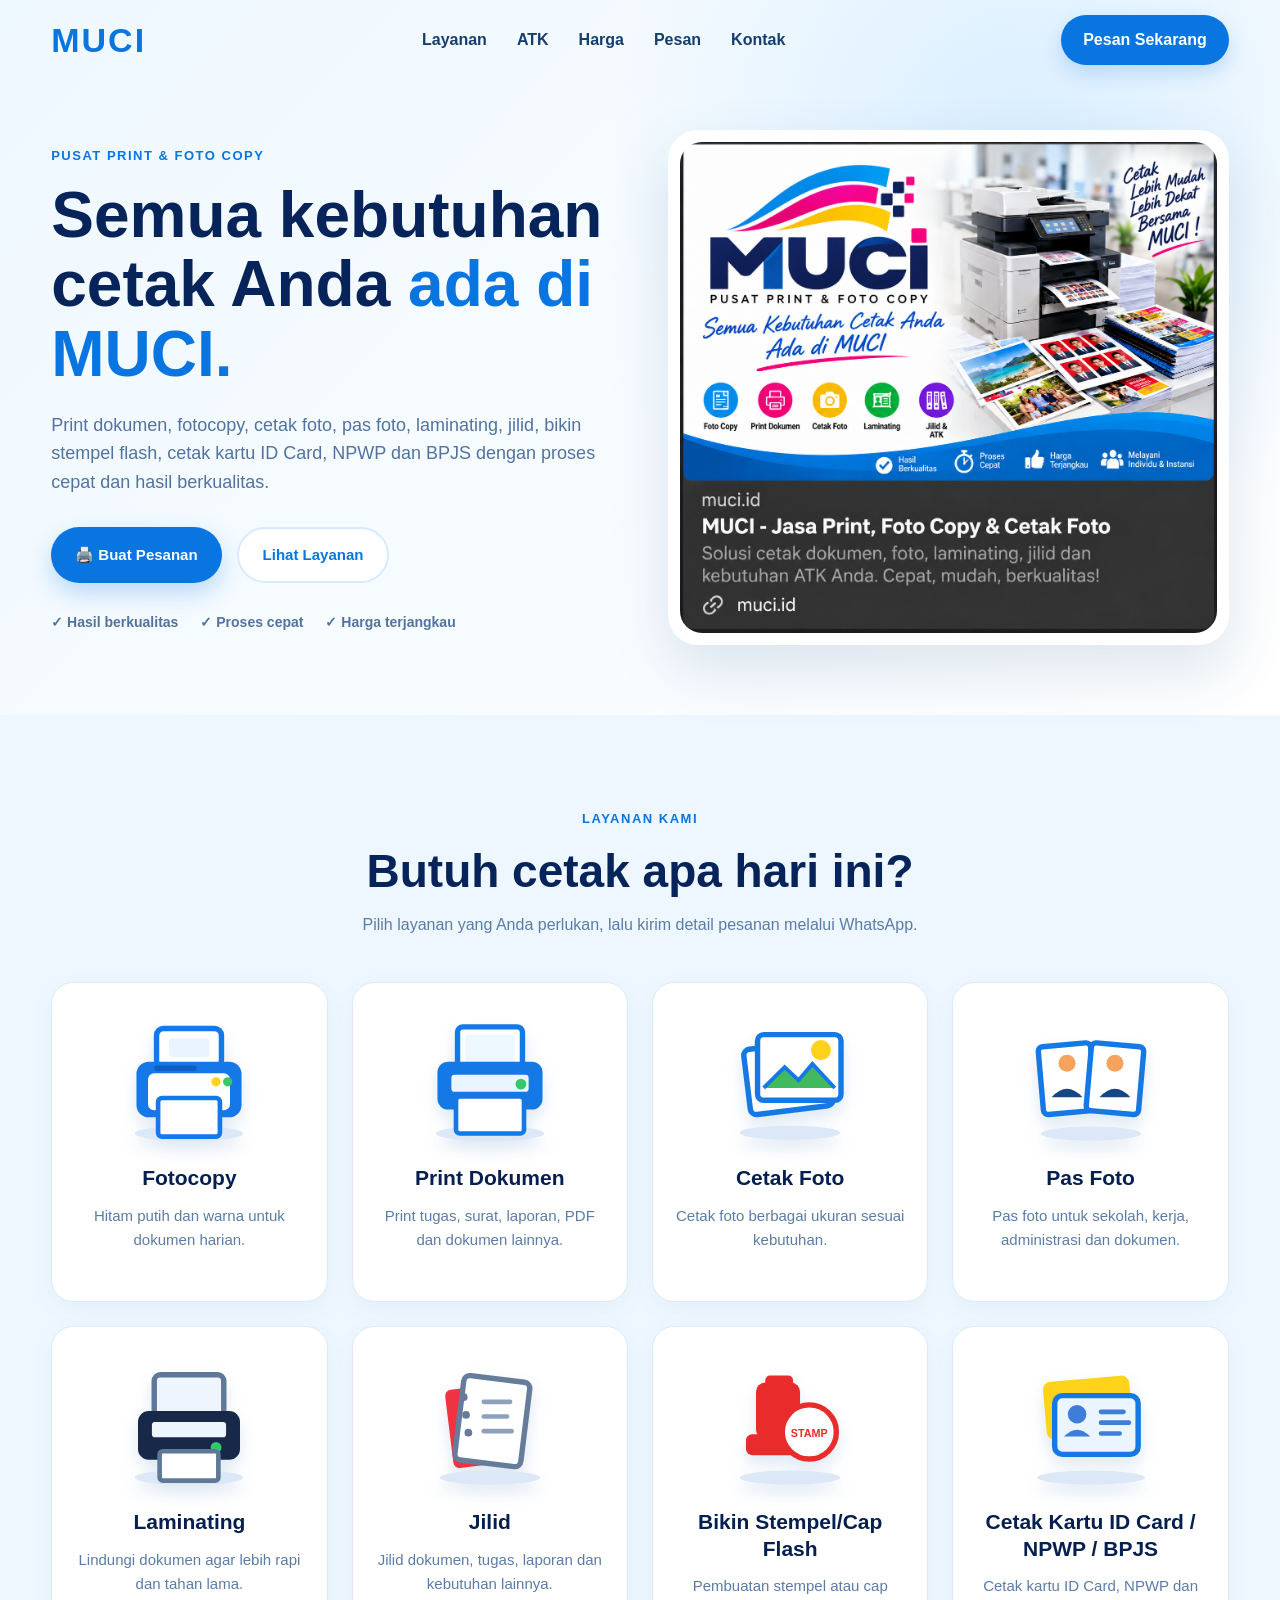
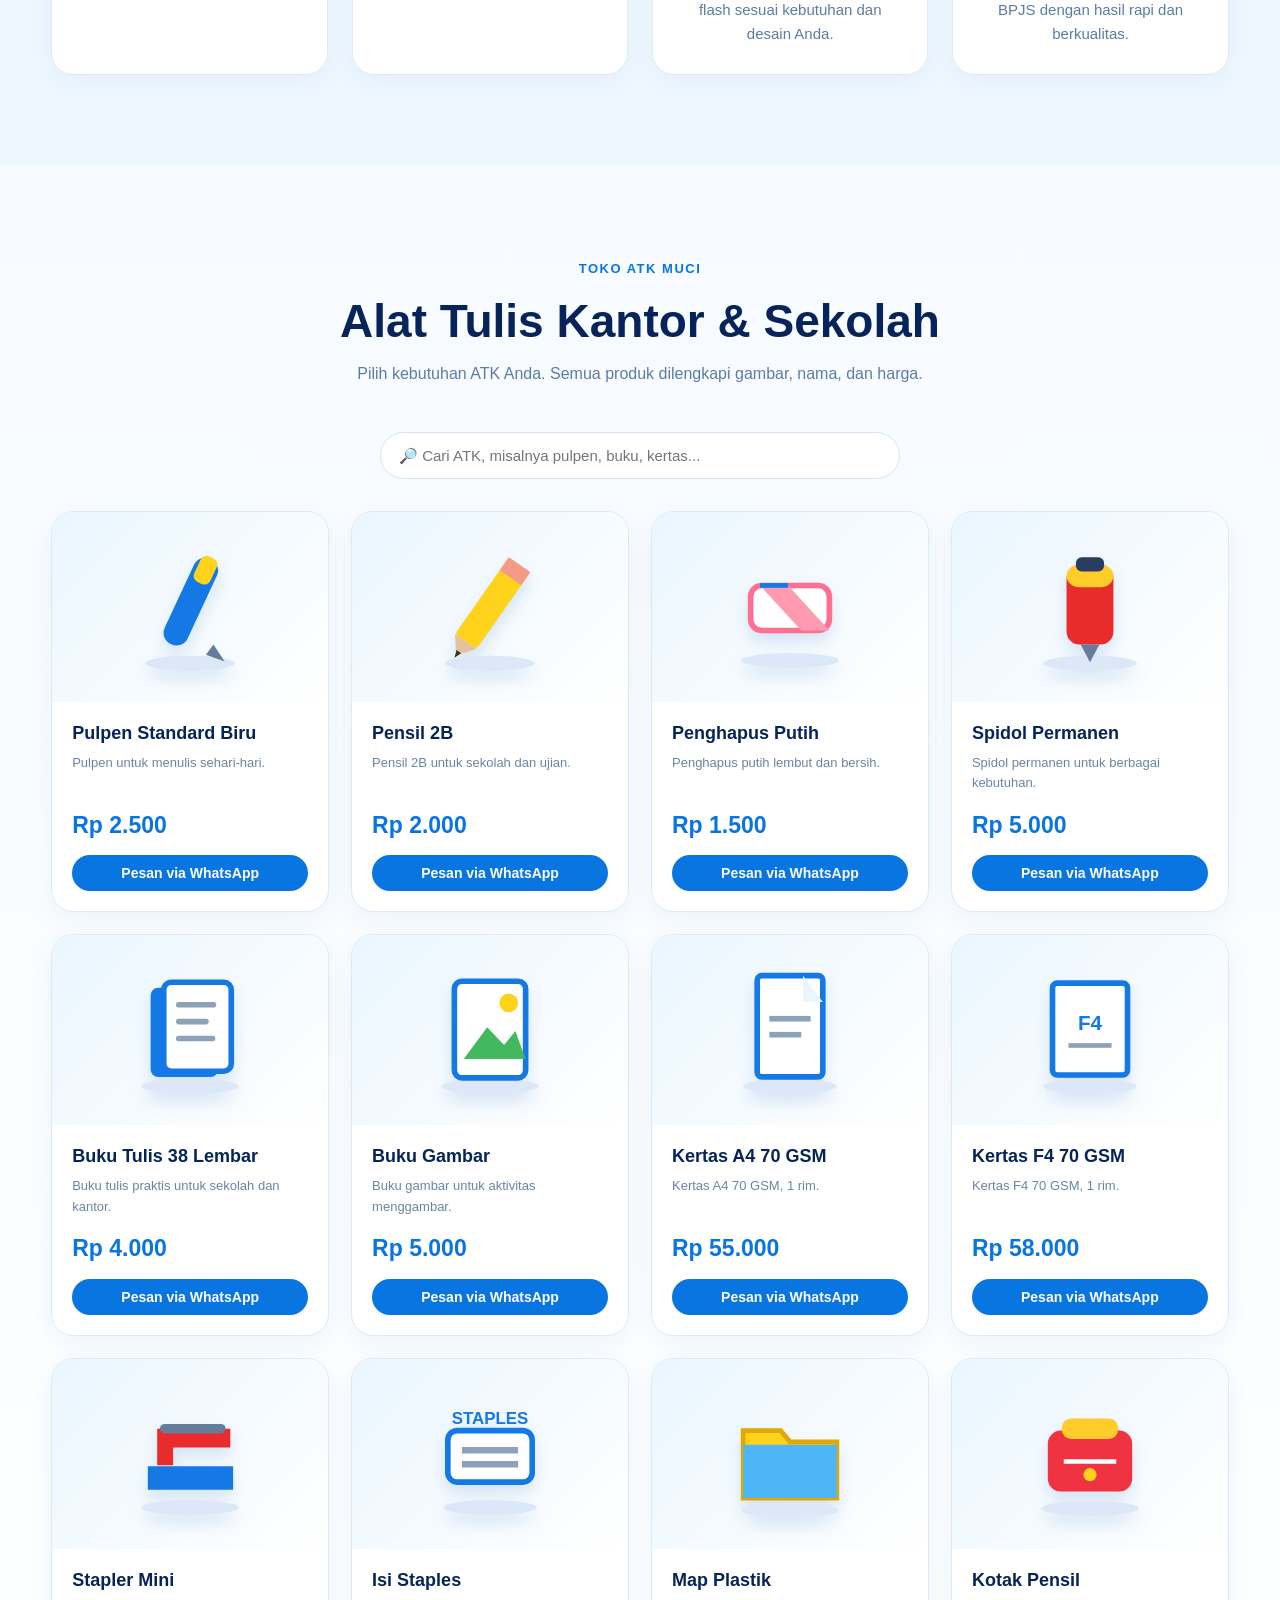
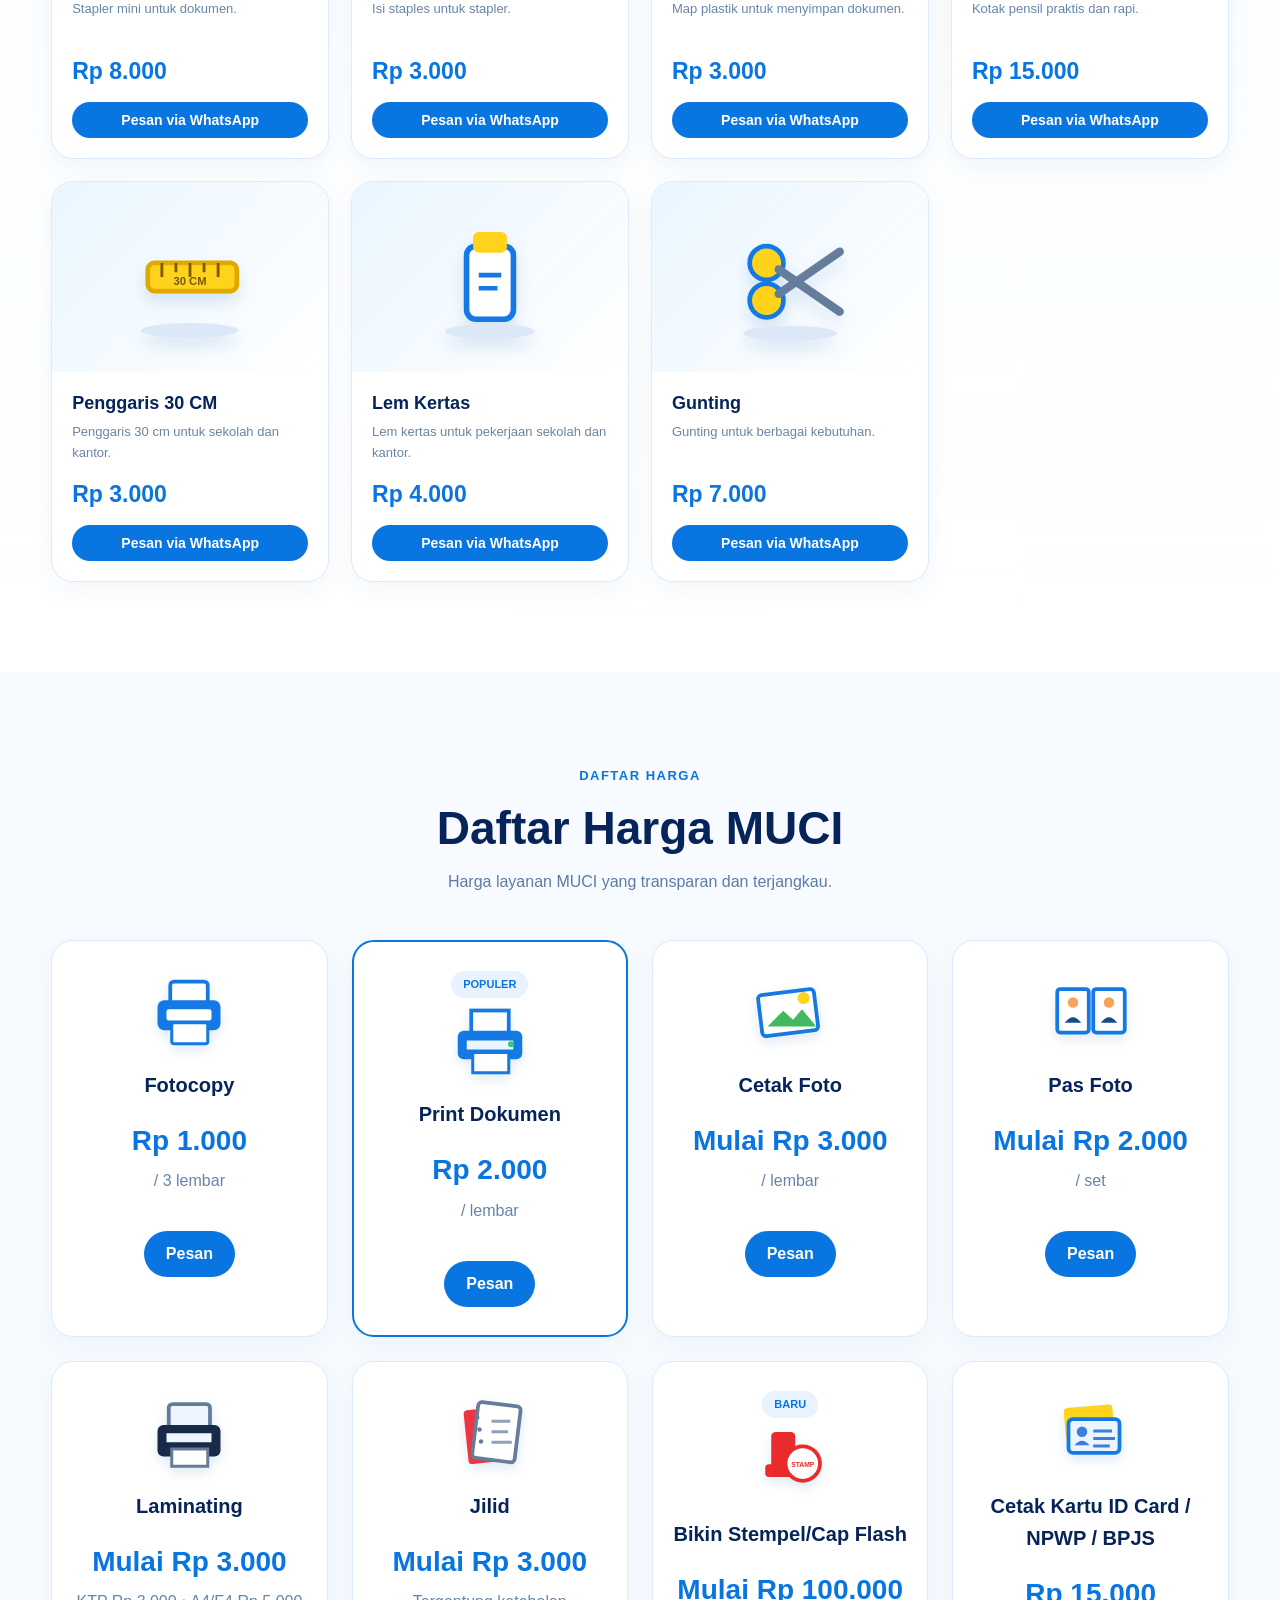
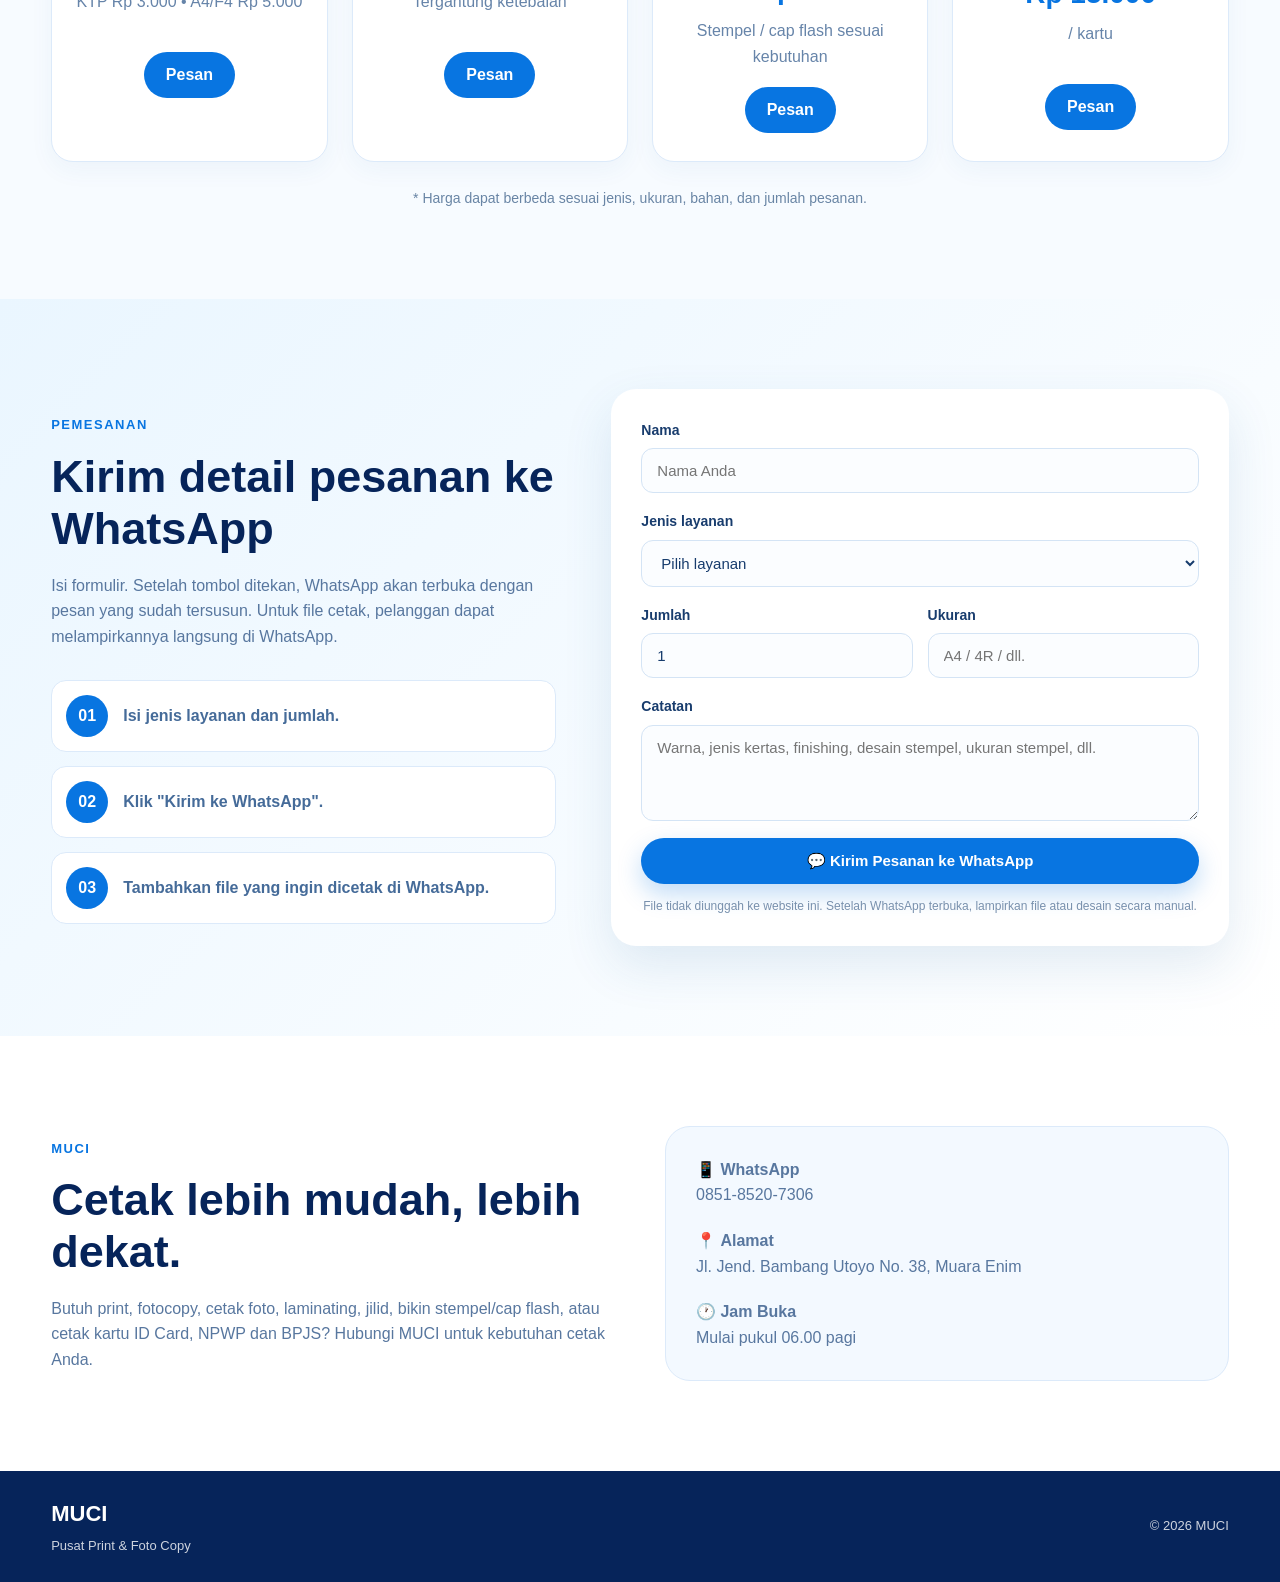
==== index lama.html @ 392ef12d "Update index lama.html" ====
<!DOCTYPE html>
<html lang="id">
<head>
<meta charset="UTF-8">
<meta name="viewport" content="width=device-width, initial-scale=1.0">

<title>MUCI — Pusat Print & Foto Copy</title>

<meta name="description"
content="MUCI menyediakan jasa print, fotocopy, cetak foto, pas foto, laminating, jilid, bikin stempel flash, cetak kartu ID Card, NPWP, BPJS dan kebutuhan ATK di Muara Enim.">

<meta property="og:title"
content="MUCI — Jasa Print, Fotocopy, Cetak Foto & Stempel Flash">

<meta property="og:description"
content="Solusi print, fotocopy, cetak foto, pas foto, laminating, jilid, stempel flash dan cetak kartu di Muara Enim.">

<meta property="og:image"
content="https://ranggamuci.github.io/TokoMuci-website/muci-preview.jpg">

<meta property="og:url"
content="https://ranggamuci.github.io/TokoMuci-website/">

<meta property="og:type" content="website">

<style>

/* =====================================================
   RESET
===================================================== */

* {
    margin: 0;
    padding: 0;
    box-sizing: border-box;
}

html {
    scroll-behavior: smooth;
}

body {
    font-family: Arial, Helvetica, sans-serif;
    background: #eef7ff;
    color: #09234f;
    line-height: 1.6;
}

a {
    text-decoration: none;
}

.container {
    width: min(1280px, 92%);
    margin: auto;
}


/* =====================================================
   HEADER
===================================================== */

.hero {
    background:
        radial-gradient(circle at 80% 20%, #d9eeff 0, transparent 35%),
        linear-gradient(135deg, #eef8ff, #ffffff);
    padding-bottom: 70px;
}

.nav {
    min-height: 80px;
    display: flex;
    align-items: center;
    justify-content: space-between;
    gap: 25px;
}

.brand {
    font-size: 34px;
    font-weight: 900;
    color: #0875e1;
    letter-spacing: 2px;
}

.nav-links {
    display: flex;
    gap: 30px;
}

.nav-links a {
    color: #163d70;
    font-weight: 700;
}

.nav-links a:hover {
    color: #0875e1;
}

.nav-wa {
    background: #0875e1;
    color: white;
    padding: 12px 22px;
    border-radius: 30px;
    font-weight: 800;
    box-shadow: 0 8px 20px rgba(8,117,225,.2);
}


/* =====================================================
   HERO
===================================================== */

.hero-grid {
    display: grid;
    grid-template-columns: 1fr 1fr;
    align-items: center;
    gap: 55px;
    padding-top: 50px;
}

.eyebrow {
    display: inline-block;
    color: #0875e1;
    font-size: 13px;
    font-weight: 900;
    letter-spacing: 1.5px;
    margin-bottom: 15px;
}

.hero h1 {
    font-size: clamp(40px, 5vw, 68px);
    line-height: 1.08;
    color: #06245a;
    font-weight: 900;
}

.hero h1 span {
    color: #0875e1;
}

.lead {
    margin-top: 22px;
    color: #52739f;
    font-size: 18px;
    max-width: 650px;
}

.hero-actions {
    display: flex;
    gap: 15px;
    margin-top: 30px;
    flex-wrap: wrap;
}

.btn {
    display: inline-flex;
    align-items: center;
    justify-content: center;
    border: none;
    cursor: pointer;
    padding: 14px 24px;
    border-radius: 30px;
    font-size: 15px;
    font-weight: 800;
}

.btn.primary {
    background: #0875e1;
    color: white;
    box-shadow: 0 10px 25px rgba(8,117,225,.25);
}

.btn.secondary {
    background: white;
    color: #0875e1;
    border: 2px solid #d7eaff;
}

.btn:hover {
    transform: translateY(-2px);
}

.trust-row {
    display: flex;
    flex-wrap: wrap;
    gap: 22px;
    margin-top: 28px;
    color: #52739f;
    font-size: 14px;
    font-weight: 700;
}

.hero-card {
    background: white;
    border-radius: 30px;
    padding: 12px;
    box-shadow: 0 25px 60px rgba(20,80,130,.14);
}

.hero-card img {
    width: 100%;
    display: block;
    border-radius: 22px;
}


/* =====================================================
   SECTION
===================================================== */

.section {
    padding: 90px 0;
}

.section-heading {
    text-align: center;
    max-width: 750px;
    margin: 0 auto 45px;
}

.section-heading h2 {
    font-size: clamp(32px, 4vw, 46px);
    line-height: 1.15;
    color: #06245a;
    margin-bottom: 14px;
    font-weight: 900;
}

.section-heading p {
    color: #5b7ca7;
}


/* =====================================================
   SERVICE
===================================================== */

.service-grid {
    display: grid;
    grid-template-columns: repeat(4, 1fr);
    gap: 24px;
}

.service-card {
    background: white;
    border: 1px solid #dceafa;
    border-radius: 22px;
    padding: 25px 22px 28px;
    text-align: center;
    min-height: 320px;
    display: flex;
    flex-direction: column;
    justify-content: flex-start;
    transition: .3s ease;
    box-shadow: 0 8px 25px rgba(40,100,160,.05);
}

.service-card:hover {
    transform: translateY(-7px);
    box-shadow: 0 20px 40px rgba(40,100,160,.13);
}


/* =====================================================
   SVG ICON
===================================================== */

.service-icon {
    width: 100%;
    height: 145px;
    display: flex;
    align-items: center;
    justify-content: center;
    margin-bottom: 12px;
}

.service-icon svg {
    width: 170px;
    height: 140px;
    display: block;
    filter: drop-shadow(0 8px 8px rgba(0,80,160,.13));
    transition: .3s ease;
}

.service-card:hover .service-icon svg {
    transform: translateY(-5px) scale(1.04);
}

.service-card h3 {
    color: #061f51;
    font-size: 21px;
    line-height: 1.25;
    margin-bottom: 12px;
    font-weight: 900;
}

.service-card p {
    color: #5b7ca7;
    font-size: 15px;
}


/* =====================================================
   PRICE
===================================================== */

.price-section {
    background: #f7fbff;
}

.price-grid {
    display: grid;
    grid-template-columns: repeat(4, 1fr);
    gap: 24px;
}

.price-card {
    position: relative;
    background: white;
    border: 1px solid #dceafa;
    border-radius: 22px;
    padding: 28px 20px;
    text-align: center;
    min-height: 280px;
    box-shadow: 0 8px 25px rgba(40,100,160,.05);
    transition: .3s ease;
}

.price-card:hover {
    transform: translateY(-6px);
    box-shadow: 0 20px 40px rgba(40,100,160,.12);
}

.price-card.featured {
    border: 2px solid #0875e1;
}

.price-card h3 {
    color: #06245a;
    font-size: 20px;
    margin-top: 15px;
    margin-bottom: 18px;
    font-weight: 900;
}

.price-card strong {
    display: block;
    color: #0875e1;
    font-size: 28px;
    font-weight: 900;
}

.price-card p {
    color: #6684a9;
    margin-top: 5px;
    min-height: 45px;
}

.price-card a {
    display: inline-block;
    margin-top: 18px;
    background: #0875e1;
    color: white;
    padding: 10px 22px;
    border-radius: 25px;
    font-weight: 800;
}

.badge {
    display: inline-block;
    background: #e8f3ff;
    color: #0875e1;
    border-radius: 20px;
    padding: 5px 12px;
    font-size: 11px;
    font-weight: 900;
}

.note {
    text-align: center;
    color: #6985a5;
    margin-top: 25px;
    font-size: 14px;
}


/* =====================================================
   PRICE ICON
===================================================== */

.price-icon {
    height: 85px;
    display: flex;
    align-items: center;
    justify-content: center;
}

.price-icon svg {
    width: 90px;
    height: 75px;
    filter: drop-shadow(0 5px 6px rgba(0,80,160,.12));
}


/* =====================================================
   ORDER
===================================================== */

.order-section {
    background: linear-gradient(135deg, #eaf6ff, #ffffff);
}

.order-wrap {
    display: grid;
    grid-template-columns: .9fr 1.1fr;
    gap: 55px;
    align-items: center;
}

.order-wrap h2 {
    font-size: clamp(32px, 4vw, 45px);
    color: #06245a;
    line-height: 1.15;
    margin-bottom: 18px;
    font-weight: 900;
}

.order-wrap > div > p {
    color: #58779f;
}

.steps {
    display: grid;
    gap: 14px;
    margin-top: 30px;
}

.steps > div {
    display: flex;
    align-items: center;
    gap: 15px;
    background: white;
    padding: 14px;
    border-radius: 15px;
    border: 1px solid #dceafa;
}

.steps b {
    background: #0875e1;
    color: white;
    min-width: 42px;
    height: 42px;
    display: flex;
    align-items: center;
    justify-content: center;
    border-radius: 50%;
}

.steps span {
    color: #456b99;
    font-weight: 600;
}


/* =====================================================
   FORM
===================================================== */

.order-form {
    background: white;
    border-radius: 25px;
    padding: 30px;
    box-shadow: 0 20px 50px rgba(30,100,160,.12);
}

.order-form label {
    display: block;
    color: #183c6d;
    font-weight: 800;
    font-size: 14px;
    margin-bottom: 17px;
}

.order-form input,
.order-form select,
.order-form textarea {
    display: block;
    width: 100%;
    margin-top: 7px;
    padding: 13px 15px;
    border: 1px solid #d4e4f5;
    border-radius: 12px;
    outline: none;
    font-family: inherit;
    font-size: 15px;
    color: #173c6d;
    background: #fbfdff;
}

.order-form input:focus,
.order-form select:focus,
.order-form textarea:focus {
    border-color: #0875e1;
    box-shadow: 0 0 0 3px rgba(8,117,225,.08);
}

.two-col {
    display: grid;
    grid-template-columns: 1fr 1fr;
    gap: 15px;
}

.full {
    width: 100%;
}

.order-form small {
    display: block;
    color: #7890ad;
    margin-top: 13px;
    text-align: center;
    font-size: 12px;
}


/* =====================================================
   CONTACT
===================================================== */

.contact-section {
    background: white;
}

.contact-grid {
    display: grid;
    grid-template-columns: 1fr 1fr;
    gap: 50px;
    align-items: center;
}

.contact-grid h2 {
    font-size: clamp(32px, 4vw, 45px);
    line-height: 1.15;
    color: #06245a;
    font-weight: 900;
    margin-bottom: 18px;
}

.contact-grid > div > p {
    color: #58779f;
}

.contact-box {
    background: #f3f9ff;
    border: 1px solid #dceafa;
    border-radius: 25px;
    padding: 30px;
}

.contact-box p {
    color: #476c99;
    margin-bottom: 20px;
}

.contact-box p:last-child {
    margin-bottom: 0;
}


/* =====================================================
   FOOTER
===================================================== */

footer {
    background: #06245a;
    color: white;
    padding: 25px 0;
}

.footer-inner {
    display: flex;
    justify-content: space-between;
    align-items: center;
    gap: 20px;
}

.footer-inner strong {
    display: block;
    font-size: 22px;
}

.footer-inner span {
    opacity: .8;
    font-size: 13px;
}


/* =====================================================
   RESPONSIVE
===================================================== */

@media (max-width: 1050px) {

    .service-grid,
    .price-grid {
        grid-template-columns: repeat(2, 1fr);
    }

    .hero-grid,
    .order-wrap,
    .contact-grid {
        grid-template-columns: 1fr;
    }

    .hero-copy {
        text-align: center;
    }

    .lead {
        margin-left: auto;
        margin-right: auto;
    }

    .hero-actions,
    .trust-row {
        justify-content: center;
    }
}


@media (max-width: 700px) {

    .nav {
        flex-wrap: wrap;
        justify-content: center;
        padding: 15px 0;
    }

    .nav-links {
        order: 3;
        width: 100%;
        justify-content: center;
        gap: 15px;
        font-size: 14px;
    }

    .service-grid,
    .price-grid,
    .two-col {
        grid-template-columns: 1fr;
    }

    .section {
        padding: 65px 0;
    }

    .hero {
        padding-bottom: 45px;
    }

    .hero h1 {
        font-size: 40px;
    }

    .order-form {
        padding: 22px;
    }

    .footer-inner {
        flex-direction: column;
        text-align: center;
    }

}


/* =====================================================
   MENU ATK
===================================================== */

.atk-section {
    background: linear-gradient(180deg, #f7fbff 0%, #ffffff 100%);
}

.atk-toolbar {
    display: flex;
    gap: 14px;
    justify-content: center;
    align-items: center;
    flex-wrap: wrap;
    margin-bottom: 32px;
}

.atk-search {
    width: min(520px, 100%);
    padding: 14px 18px;
    border: 1px solid #d4e4f5;
    border-radius: 30px;
    outline: none;
    font-size: 15px;
    background: white;
}

.atk-search:focus {
    border-color: #0875e1;
    box-shadow: 0 0 0 3px rgba(8,117,225,.08);
}

.atk-grid {
    display: grid;
    grid-template-columns: repeat(4, 1fr);
    gap: 22px;
}

.atk-card {
    background: white;
    border: 1px solid #dceafa;
    border-radius: 22px;
    overflow: hidden;
    box-shadow: 0 8px 25px rgba(40,100,160,.06);
    transition: .3s ease;
    display: flex;
    flex-direction: column;
}

.atk-card:hover {
    transform: translateY(-7px);
    box-shadow: 0 20px 40px rgba(40,100,160,.14);
}

.atk-image {
    height: 190px;
    display: flex;
    align-items: center;
    justify-content: center;
    padding: 18px;
    background: linear-gradient(135deg, #eaf6ff, #ffffff);
}

.atk-image svg {
    width: 150px;
    height: 150px;
    filter: drop-shadow(0 9px 8px rgba(0,80,160,.13));
    transition: .3s ease;
}

.atk-card:hover .atk-image svg {
    transform: scale(1.07) rotate(-1deg);
}

.atk-body {
    padding: 20px;
    display: flex;
    flex-direction: column;
    flex: 1;
}

.atk-body h3 {
    color: #06245a;
    font-size: 18px;
    line-height: 1.25;
    margin-bottom: 8px;
}

.atk-body p {
    color: #6985a5;
    font-size: 13px;
    min-height: 42px;
}

.atk-price {
    color: #0875e1;
    font-size: 23px;
    font-weight: 900;
    margin: 12px 0;
}

.atk-buy {
    display: block;
    text-align: center;
    background: #0875e1;
    color: white;
    padding: 10px 15px;
    border-radius: 25px;
    font-weight: 800;
    cursor: pointer;
    border: 0;
    width: 100%;
    font-size: 14px;
}

.atk-buy:hover {
    transform: translateY(-2px);
}

@media (max-width: 1050px) {
    .atk-grid {
        grid-template-columns: repeat(2, 1fr);
    }
}

@media (max-width: 700px) {
    .atk-grid {
        grid-template-columns: 1fr;
    }
}

</style>
</head>


<body>


<!-- =====================================================
     HEADER
===================================================== -->

<header class="hero">

<nav class="nav container">

    <a class="brand" href="#home">
        MUCI
    </a>

    <div class="nav-links">
        <a href="#layanan">Layanan</a>
        <a href="#atk">ATK</a>
        <a href="#harga">Harga</a>
        <a href="#pesan">Pesan</a>
        <a href="#kontak">Kontak</a>
    </div>

    <a class="nav-wa" href="#pesan">
        Pesan Sekarang
    </a>

</nav>


<div id="home" class="hero-grid container">

    <div class="hero-copy">

        <span class="eyebrow">
            PUSAT PRINT & FOTO COPY
        </span>

        <h1>
            Semua kebutuhan cetak Anda
            <span>ada di MUCI.</span>
        </h1>

        <p class="lead">
            Print dokumen, fotocopy, cetak foto,
            pas foto, laminating, jilid,
            bikin stempel flash, cetak kartu
            ID Card, NPWP dan BPJS dengan proses
            cepat dan hasil berkualitas.
        </p>

        <div class="hero-actions">

            <a class="btn primary" href="#pesan">
                🖨️ Buat Pesanan
            </a>

            <a class="btn secondary" href="#layanan">
                Lihat Layanan
            </a>

        </div>

        <div class="trust-row">

            <div>✓ Hasil berkualitas</div>
            <div>✓ Proses cepat</div>
            <div>✓ Harga terjangkau</div>

        </div>

    </div>


    <div class="hero-card">

        <img
            src="muci-preview.jpg"
            alt="Layanan MUCI Print dan Foto Copy"
        >

    </div>

</div>

</header>


<main>


<!-- =====================================================
     LAYANAN
===================================================== -->

<section id="layanan" class="section">

<div class="container">

<div class="section-heading">

    <span class="eyebrow">
        LAYANAN KAMI
    </span>

    <h2>
        Butuh cetak apa hari ini?
    </h2>

    <p>
        Pilih layanan yang Anda perlukan,
        lalu kirim detail pesanan melalui WhatsApp.
    </p>

</div>


<div class="service-grid">


<!-- =====================================================
     1. FOTOCOPY
===================================================== -->

<article class="service-card">

<div class="service-icon">

<svg viewBox="0 0 220 180"
xmlns="http://www.w3.org/2000/svg">

<ellipse
cx="110"
cy="158"
rx="70"
ry="10"
fill="#dce8f7"/>

<rect
x="68"
y="22"
width="84"
height="50"
rx="9"
fill="#ffffff"
stroke="#1677e8"
stroke-width="7"/>

<rect
x="84"
y="35"
width="52"
height="24"
rx="4"
fill="#eaf4ff"/>

<rect
x="42"
y="65"
width="136"
height="72"
rx="16"
fill="#1677e8"/>

<rect
x="57"
y="80"
width="106"
height="48"
rx="8"
fill="#ffffff"/>

<rect
x="70"
y="112"
width="80"
height="50"
rx="5"
fill="#ffffff"
stroke="#1677e8"
stroke-width="6"/>

<circle
cx="145"
cy="91"
r="6"
fill="#ffd21c"/>

<circle
cx="160"
cy="91"
r="6"
fill="#39c76a"/>

<rect
x="65"
y="70"
width="55"
height="7"
rx="3"
fill="#0d5fc5"/>

</svg>

</div>

<h3>
    Fotocopy
</h3>

<p>
    Hitam putih dan warna untuk dokumen harian.
</p>

</article>



<!-- =====================================================
     2. PRINT DOKUMEN
===================================================== -->

<article class="service-card">

<div class="service-icon">

<svg viewBox="0 0 220 180"
xmlns="http://www.w3.org/2000/svg">

<ellipse
cx="110"
cy="158"
rx="70"
ry="10"
fill="#dce8f7"/>

<rect
x="68"
y="20"
width="84"
height="58"
rx="7"
fill="white"
stroke="#1478e5"
stroke-width="7"/>

<rect
x="78"
y="30"
width="64"
height="38"
rx="3"
fill="#edf7ff"/>

<rect
x="42"
y="65"
width="136"
height="62"
rx="14"
fill="#1478e5"/>

<rect
x="60"
y="82"
width="100"
height="22"
rx="4"
fill="#eaf5ff"/>

<circle
cx="150"
cy="94"
r="7"
fill="#34c76b"/>

<rect
x="66"
y="110"
width="88"
height="48"
rx="5"
fill="white"
stroke="#1478e5"
stroke-width="6"/>

</svg>

</div>

<h3>
    Print Dokumen
</h3>

<p>
    Print tugas, surat, laporan, PDF dan dokumen lainnya.
</p>

</article>



<!-- =====================================================
     3. CETAK FOTO
===================================================== -->

<article class="service-card">

<div class="service-icon">

<svg viewBox="0 0 220 180"
xmlns="http://www.w3.org/2000/svg">

<ellipse
cx="110"
cy="157"
rx="65"
ry="9"
fill="#dce8f7"/>

<rect
x="54"
y="43"
width="108"
height="85"
rx="8"
fill="white"
stroke="#1478e5"
stroke-width="7"
transform="rotate(-7 108 85)"/>

<rect
x="68"
y="30"
width="108"
height="85"
rx="8"
fill="#ffffff"
stroke="#1478e5"
stroke-width="7"/>

<circle
cx="150"
cy="50"
r="13"
fill="#ffd21c"/>

<path
d="M76 99 L103 72 L121 89 L139 68 L168 99 Z"
fill="#43b95f"/>

<path
d="M76 99 L103 72 L121 89 L139 68 L168 99"
fill="none"
stroke="#1677e8"
stroke-width="5"/>

</svg>

</div>

<h3>
    Cetak Foto
</h3>

<p>
    Cetak foto berbagai ukuran sesuai kebutuhan.
</p>

</article>



<!-- =====================================================
     4. PAS FOTO
===================================================== -->

<article class="service-card">

<div class="service-icon">

<svg viewBox="0 0 220 180"
xmlns="http://www.w3.org/2000/svg">

<ellipse
cx="110"
cy="158"
rx="65"
ry="9"
fill="#dce8f7"/>

<rect
x="45"
y="43"
width="68"
height="88"
rx="6"
fill="#ffffff"
stroke="#1478e5"
stroke-width="7"
transform="rotate(-5 79 87)"/>

<rect
x="107"
y="43"
width="68"
height="88"
rx="6"
fill="#ffffff"
stroke="#1478e5"
stroke-width="7"
transform="rotate(5 141 87)"/>

<circle
cx="79"
cy="67"
r="11"
fill="#f6a45d"/>

<path
d="M59 111 Q79 89 99 111"
fill="#164782"/>

<circle
cx="141"
cy="67"
r="11"
fill="#f6a45d"/>

<path
d="M121 111 Q141 89 161 111"
fill="#164782"/>

</svg>

</div>

<h3>
    Pas Foto
</h3>

<p>
    Pas foto untuk sekolah, kerja, administrasi dan dokumen.
</p>

</article>



<!-- =====================================================
     5. LAMINATING
===================================================== -->

<article class="service-card">

<div class="service-icon">

<svg viewBox="0 0 220 180"
xmlns="http://www.w3.org/2000/svg">

<ellipse
cx="110"
cy="158"
rx="70"
ry="10"
fill="#dce8f7"/>

<rect
x="65"
y="25"
width="90"
height="58"
rx="8"
fill="#eef5ff"
stroke="#607898"
stroke-width="7"/>

<rect
x="44"
y="72"
width="132"
height="63"
rx="14"
fill="#182849"/>

<rect
x="62"
y="86"
width="96"
height="20"
rx="4"
fill="#edf5ff"/>

<circle
cx="145"
cy="119"
r="7"
fill="#31c96b"/>

<rect
x="72"
y="124"
width="76"
height="38"
rx="4"
fill="white"
stroke="#607898"
stroke-width="6"/>

</svg>

</div>

<h3>
    Laminating
</h3>

<p>
    Lindungi dokumen agar lebih rapi dan tahan lama.
</p>

</article>



<!-- =====================================================
     6. JILID
===================================================== -->

<article class="service-card">

<div class="service-icon">

<svg viewBox="0 0 220 180"
xmlns="http://www.w3.org/2000/svg">

<ellipse
cx="110"
cy="158"
rx="65"
ry="9"
fill="#dce8f7"/>

<rect
x="57"
y="40"
width="82"
height="102"
rx="8"
fill="#ef3340"
transform="rotate(-7 98 91)"/>

<rect
x="70"
y="30"
width="86"
height="110"
rx="8"
fill="#ffffff"
stroke="#657c9b"
stroke-width="7"
transform="rotate(7 113 85)"/>

<circle cx="76" cy="54" r="5" fill="#657c9b"/>
<circle cx="79" cy="77" r="5" fill="#657c9b"/>
<circle cx="82" cy="100" r="5" fill="#657c9b"/>

<rect
x="99"
y="57"
width="40"
height="6"
rx="3"
fill="#8da1ba"/>

<rect
x="99"
y="76"
width="36"
height="6"
rx="3"
fill="#8da1ba"/>

<rect
x="99"
y="95"
width="42"
height="6"
rx="3"
fill="#8da1ba"/>

</svg>

</div>

<h3>
    Jilid
</h3>

<p>
    Jilid dokumen, tugas, laporan dan kebutuhan lainnya.
</p>

</article>



<!-- =====================================================
     7. STEMPEL
===================================================== -->

<article class="service-card">

<div class="service-icon">

<svg viewBox="0 0 220 180"
xmlns="http://www.w3.org/2000/svg">

<ellipse
cx="110"
cy="158"
rx="65"
ry="9"
fill="#dce8f7"/>

<rect
x="66"
y="35"
width="57"
height="73"
rx="12"
fill="#e92b2b"/>

<rect
x="53"
y="102"
width="96"
height="27"
rx="8"
fill="#e92b2b"/>

<circle
cx="135"
cy="99"
r="35"
fill="white"
stroke="#e92b2b"
stroke-width="7"/>

<text
x="135"
y="105"
text-anchor="middle"
font-size="14"
font-family="Arial"
font-weight="bold"
fill="#e92b2b">
STAMP
</text>

<rect
x="78"
y="26"
width="36"
height="15"
rx="6"
fill="#e92b2b"/>

</svg>

</div>

<h3>
    Bikin Stempel/Cap Flash
</h3>

<p>
    Pembuatan stempel atau cap flash sesuai kebutuhan dan desain Anda.
</p>

</article>



<!-- =====================================================
     8. ID CARD / NPWP / BPJS
===================================================== -->

<article class="service-card">

<div class="service-icon">

<svg viewBox="0 0 220 180"
xmlns="http://www.w3.org/2000/svg">

<ellipse
cx="110"
cy="158"
rx="70"
ry="9"
fill="#dce8f7"/>

<rect
x="50"
y="30"
width="112"
height="75"
rx="10"
fill="#ffd21c"
transform="rotate(-5 106 67)"/>

<rect
x="63"
y="52"
width="108"
height="76"
rx="10"
fill="#eaf5ff"
stroke="#1478e5"
stroke-width="7"/>

<circle
cx="92"
cy="76"
r="12"
fill="#3e7ed8"/>

<path
d="M75 105 Q92 87 109 105"
fill="#3e7ed8"/>

<rect
x="120"
y="70"
width="35"
height="6"
rx="3"
fill="#3e7ed8"/>

<rect
x="120"
y="84"
width="42"
height="6"
rx="3"
fill="#3e7ed8"/>

<rect
x="120"
y="98"
width="30"
height="6"
rx="3"
fill="#3e7ed8"/>

</svg>

</div>

<h3>
    Cetak Kartu ID Card / NPWP / BPJS
</h3>

<p>
    Cetak kartu ID Card, NPWP dan BPJS dengan hasil rapi dan berkualitas.
</p>

</article>


</div>
</div>
</section>




<!-- =====================================================
     MENU ATK
===================================================== -->
<section id="atk" class="section atk-section">
    <div class="container">
        <div class="section-heading">
            <span class="eyebrow">TOKO ATK MUCI</span>
            <h2>Alat Tulis Kantor & Sekolah</h2>
            <p>Pilih kebutuhan ATK Anda. Semua produk dilengkapi gambar, nama, dan harga.</p>
        </div>

        <div class="atk-toolbar">
            <input id="atkSearch" class="atk-search" type="search"
                   placeholder="🔎 Cari ATK, misalnya pulpen, buku, kertas...">
        </div>

        <div id="atkGrid" class="atk-grid">

        <article class="atk-card" data-name="pulpen standard biru">
            <div class="atk-image"><svg viewBox="0 0 160 160" xmlns="http://www.w3.org/2000/svg"><ellipse cx="80" cy="140" rx="48" ry="8" fill="#dce8f7"/><rect x="67" y="24" width="27" height="100" rx="13" fill="#1478e5" transform="rotate(25 80 75)"/><rect x="71" y="22" width="19" height="30" rx="7" fill="#ffd21c" transform="rotate(25 80 75)"/><path d="M105 120l12 18-20-7z" fill="#667c98"/></svg></div>
            <div class="atk-body">
                <h3>Pulpen Standard Biru</h3>
                <p>Pulpen untuk menulis sehari-hari.</p>
                <div class="atk-price">Rp 2.500</div>
                <button class="atk-buy" type="button" onclick="pesanATK('Pulpen Standard Biru', 'Rp 2.500')">Pesan via WhatsApp</button>
            </div>
        </article>

        <article class="atk-card" data-name="pensil 2b">
            <div class="atk-image"><svg viewBox="0 0 160 160" xmlns="http://www.w3.org/2000/svg"><ellipse cx="80" cy="140" rx="48" ry="8" fill="#dce8f7"/><g transform="rotate(35 80 80)"><rect x="66" y="25" width="28" height="100" rx="4" fill="#ffd21c"/><rect x="66" y="25" width="28" height="17" fill="#f39b87"/><path d="M66 125l14 18 14-18z" fill="#e5c29f"/><path d="M77 138h6l-3 8z" fill="#333"/></g></svg></div>
            <div class="atk-body">
                <h3>Pensil 2B</h3>
                <p>Pensil 2B untuk sekolah dan ujian.</p>
                <div class="atk-price">Rp 2.000</div>
                <button class="atk-buy" type="button" onclick="pesanATK('Pensil 2B', 'Rp 2.000')">Pesan via WhatsApp</button>
            </div>
        </article>

        <article class="atk-card" data-name="penghapus putih">
            <div class="atk-image"><svg viewBox="0 0 160 160" xmlns="http://www.w3.org/2000/svg"><ellipse cx="80" cy="137" rx="52" ry="8" fill="#dce8f7"/><rect x="38" y="57" width="84" height="48" rx="12" fill="#fff" stroke="#ff6f91" stroke-width="6"/><path d="M48 57h30l44 48H92z" fill="#ff9bb1"/><path d="M48 57h30" stroke="#1478e5" stroke-width="5"/></svg></div>
            <div class="atk-body">
                <h3>Penghapus Putih</h3>
                <p>Penghapus putih lembut dan bersih.</p>
                <div class="atk-price">Rp 1.500</div>
                <button class="atk-buy" type="button" onclick="pesanATK('Penghapus Putih', 'Rp 1.500')">Pesan via WhatsApp</button>
            </div>
        </article>

        <article class="atk-card" data-name="spidol permanen">
            <div class="atk-image"><svg viewBox="0 0 160 160" xmlns="http://www.w3.org/2000/svg"><ellipse cx="80" cy="140" rx="50" ry="8" fill="#dce8f7"/><rect x="55" y="35" width="50" height="85" rx="14" fill="#e92b2b"/><rect x="55" y="35" width="50" height="24" rx="14" fill="#ffcc29"/><rect x="65" y="27" width="30" height="15" rx="6" fill="#293d60"/><path d="M70 120h20l-10 19z" fill="#657c9b"/></svg></div>
            <div class="atk-body">
                <h3>Spidol Permanen</h3>
                <p>Spidol permanen untuk berbagai kebutuhan.</p>
                <div class="atk-price">Rp 5.000</div>
                <button class="atk-buy" type="button" onclick="pesanATK('Spidol Permanen', 'Rp 5.000')">Pesan via WhatsApp</button>
            </div>
        </article>

        <article class="atk-card" data-name="buku tulis 38 lembar">
            <div class="atk-image"><svg viewBox="0 0 160 160" xmlns="http://www.w3.org/2000/svg"><ellipse cx="80" cy="140" rx="52" ry="8" fill="#dce8f7"/><rect x="38" y="35" width="72" height="95" rx="8" fill="#1478e5"/><rect x="52" y="29" width="72" height="95" rx="8" fill="#fff" stroke="#1478e5" stroke-width="6"/><rect x="65" y="50" width="43" height="6" rx="3" fill="#8da1ba"/><rect x="65" y="68" width="35" height="6" rx="3" fill="#8da1ba"/><rect x="65" y="86" width="42" height="6" rx="3" fill="#8da1ba"/></svg></div>
            <div class="atk-body">
                <h3>Buku Tulis 38 Lembar</h3>
                <p>Buku tulis praktis untuk sekolah dan kantor.</p>
                <div class="atk-price">Rp 4.000</div>
                <button class="atk-buy" type="button" onclick="pesanATK('Buku Tulis 38 Lembar', 'Rp 4.000')">Pesan via WhatsApp</button>
            </div>
        </article>

        <article class="atk-card" data-name="buku gambar">
            <div class="atk-image"><svg viewBox="0 0 160 160" xmlns="http://www.w3.org/2000/svg"><ellipse cx="80" cy="140" rx="52" ry="8" fill="#dce8f7"/><rect x="42" y="28" width="76" height="103" rx="8" fill="#fff" stroke="#1478e5" stroke-width="6"/><circle cx="100" cy="51" r="10" fill="#ffd21c"/><path d="M52 111l25-34 18 19 12-15 11 30z" fill="#43b95f"/></svg></div>
            <div class="atk-body">
                <h3>Buku Gambar</h3>
                <p>Buku gambar untuk aktivitas menggambar.</p>
                <div class="atk-price">Rp 5.000</div>
                <button class="atk-buy" type="button" onclick="pesanATK('Buku Gambar', 'Rp 5.000')">Pesan via WhatsApp</button>
            </div>
        </article>

        <article class="atk-card" data-name="kertas a4 70 gsm">
            <div class="atk-image"><svg viewBox="0 0 160 160" xmlns="http://www.w3.org/2000/svg"><ellipse cx="80" cy="140" rx="50" ry="8" fill="#dce8f7"/><rect x="45" y="22" width="70" height="108" rx="5" fill="#fff" stroke="#1478e5" stroke-width="6"/><path d="M94 22v28h21" fill="#eaf5ff"/><rect x="58" y="65" width="44" height="6" fill="#8da1ba"/><rect x="58" y="82" width="34" height="6" fill="#8da1ba"/></svg></div>
            <div class="atk-body">
                <h3>Kertas A4 70 GSM</h3>
                <p>Kertas A4 70 GSM, 1 rim.</p>
                <div class="atk-price">Rp 55.000</div>
                <button class="atk-buy" type="button" onclick="pesanATK('Kertas A4 70 GSM', 'Rp 55.000')">Pesan via WhatsApp</button>
            </div>
        </article>

        <article class="atk-card" data-name="kertas f4 70 gsm">
            <div class="atk-image"><svg viewBox="0 0 160 160" xmlns="http://www.w3.org/2000/svg"><ellipse cx="80" cy="140" rx="50" ry="8" fill="#dce8f7"/><rect x="40" y="30" width="80" height="98" rx="5" fill="#fff" stroke="#1478e5" stroke-width="6"/><text x="80" y="80" text-anchor="middle" font-size="22" font-weight="bold" fill="#1478e5">F4</text><rect x="57" y="94" width="46" height="5" fill="#8da1ba"/></svg></div>
            <div class="atk-body">
                <h3>Kertas F4 70 GSM</h3>
                <p>Kertas F4 70 GSM, 1 rim.</p>
                <div class="atk-price">Rp 58.000</div>
                <button class="atk-buy" type="button" onclick="pesanATK('Kertas F4 70 GSM', 'Rp 58.000')">Pesan via WhatsApp</button>
            </div>
        </article>

        <article class="atk-card" data-name="stapler mini">
            <div class="atk-image"><svg viewBox="0 0 160 160" xmlns="http://www.w3.org/2000/svg"><ellipse cx="80" cy="137" rx="52" ry="8" fill="#dce8f7"/><path d="M35 93h91v25H35z" rx="8" fill="#1478e5"/><path d="M45 92V53h78v20H62v19z" fill="#e92b2b"/><rect x="48" y="48" width="70" height="10" rx="5" fill="#657c9b"/></svg></div>
            <div class="atk-body">
                <h3>Stapler Mini</h3>
                <p>Stapler mini untuk dokumen.</p>
                <div class="atk-price">Rp 8.000</div>
                <button class="atk-buy" type="button" onclick="pesanATK('Stapler Mini', 'Rp 8.000')">Pesan via WhatsApp</button>
            </div>
        </article>

        <article class="atk-card" data-name="isi staples">
            <div class="atk-image"><svg viewBox="0 0 160 160" xmlns="http://www.w3.org/2000/svg"><ellipse cx="80" cy="137" rx="50" ry="8" fill="#dce8f7"/><rect x="35" y="55" width="90" height="55" rx="10" fill="#fff" stroke="#1478e5" stroke-width="6"/><path d="M50 76h60M50 91h60" stroke="#8da1ba" stroke-width="7"/><text x="80" y="48" text-anchor="middle" font-size="18" font-weight="bold" fill="#1478e5">STAPLES</text></svg></div>
            <div class="atk-body">
                <h3>Isi Staples</h3>
                <p>Isi staples untuk stapler.</p>
                <div class="atk-price">Rp 3.000</div>
                <button class="atk-buy" type="button" onclick="pesanATK('Isi Staples', 'Rp 3.000')">Pesan via WhatsApp</button>
            </div>
        </article>

        <article class="atk-card" data-name="map plastik">
            <div class="atk-image"><svg viewBox="0 0 160 160" xmlns="http://www.w3.org/2000/svg"><ellipse cx="80" cy="140" rx="52" ry="8" fill="#dce8f7"/><path d="M30 55h40l10 12h50v60H30z" fill="#ffd21c" stroke="#e0a900" stroke-width="5"/><path d="M30 70h100v57H30z" fill="#4eb6f7"/></svg></div>
            <div class="atk-body">
                <h3>Map Plastik</h3>
                <p>Map plastik untuk menyimpan dokumen.</p>
                <div class="atk-price">Rp 3.000</div>
                <button class="atk-buy" type="button" onclick="pesanATK('Map Plastik', 'Rp 3.000')">Pesan via WhatsApp</button>
            </div>
        </article>

        <article class="atk-card" data-name="kotak pensil">
            <div class="atk-image"><svg viewBox="0 0 160 160" xmlns="http://www.w3.org/2000/svg"><ellipse cx="80" cy="138" rx="52" ry="8" fill="#dce8f7"/><rect x="35" y="55" width="90" height="65" rx="14" fill="#ef3340"/><rect x="50" y="42" width="60" height="22" rx="10" fill="#ffcc29"/><path d="M52 88h56" stroke="#fff" stroke-width="5"/><circle cx="80" cy="102" r="7" fill="#ffd21c"/></svg></div>
            <div class="atk-body">
                <h3>Kotak Pensil</h3>
                <p>Kotak pensil praktis dan rapi.</p>
                <div class="atk-price">Rp 15.000</div>
                <button class="atk-buy" type="button" onclick="pesanATK('Kotak Pensil', 'Rp 15.000')">Pesan via WhatsApp</button>
            </div>
        </article>

        <article class="atk-card" data-name="penggaris 30 cm">
            <div class="atk-image"><svg viewBox="0 0 160 160" xmlns="http://www.w3.org/2000/svg"><ellipse cx="80" cy="137" rx="52" ry="8" fill="#dce8f7"/><rect x="35" y="65" width="95" height="30" rx="7" fill="#ffd21c" stroke="#e0a900" stroke-width="5"/><path d="M50 65v15M65 65v10M80 65v15M95 65v10M110 65v15" stroke="#7a5b00" stroke-width="3"/><text x="80" y="88" text-anchor="middle" font-size="12" font-weight="bold" fill="#7a5b00">30 CM</text></svg></div>
            <div class="atk-body">
                <h3>Penggaris 30 CM</h3>
                <p>Penggaris 30 cm untuk sekolah dan kantor.</p>
                <div class="atk-price">Rp 3.000</div>
                <button class="atk-buy" type="button" onclick="pesanATK('Penggaris 30 CM', 'Rp 3.000')">Pesan via WhatsApp</button>
            </div>
        </article>

        <article class="atk-card" data-name="lem kertas">
            <div class="atk-image"><svg viewBox="0 0 160 160" xmlns="http://www.w3.org/2000/svg"><ellipse cx="80" cy="138" rx="48" ry="8" fill="#dce8f7"/><rect x="55" y="47" width="50" height="78" rx="10" fill="#fff" stroke="#1478e5" stroke-width="6"/><rect x="62" y="32" width="36" height="22" rx="6" fill="#ffd21c"/><path d="M68 78h24M68 92h20" stroke="#1478e5" stroke-width="5"/></svg></div>
            <div class="atk-body">
                <h3>Lem Kertas</h3>
                <p>Lem kertas untuk pekerjaan sekolah dan kantor.</p>
                <div class="atk-price">Rp 4.000</div>
                <button class="atk-buy" type="button" onclick="pesanATK('Lem Kertas', 'Rp 4.000')">Pesan via WhatsApp</button>
            </div>
        </article>

        <article class="atk-card" data-name="gunting">
            <div class="atk-image"><svg viewBox="0 0 160 160" xmlns="http://www.w3.org/2000/svg"><ellipse cx="80" cy="140" rx="50" ry="8" fill="#dce8f7"/><circle cx="55" cy="65" r="18" fill="#ffd21c" stroke="#1478e5" stroke-width="5"/><circle cx="55" cy="105" r="18" fill="#ffd21c" stroke="#1478e5" stroke-width="5"/><path d="M68 72l65 45M68 98l65-45" stroke="#657c9b" stroke-width="9" stroke-linecap="round"/></svg></div>
            <div class="atk-body">
                <h3>Gunting</h3>
                <p>Gunting untuk berbagai kebutuhan.</p>
                <div class="atk-price">Rp 7.000</div>
                <button class="atk-buy" type="button" onclick="pesanATK('Gunting', 'Rp 7.000')">Pesan via WhatsApp</button>
            </div>
        </article>

        </div>
        <p id="atkEmpty" class="note" style="display:none;">Produk ATK tidak ditemukan.</p>
    </div>
</section>


<!-- =====================================================
     HARGA
===================================================== -->

<section id="harga" class="section price-section">

<div class="container">

<div class="section-heading">

    <span class="eyebrow">
        DAFTAR HARGA
    </span>

    <h2>
        Daftar Harga MUCI
    </h2>

    <p>
        Harga layanan MUCI yang transparan dan terjangkau.
    </p>

</div>


<div class="price-grid">


<!-- FOTOCOPY -->

<div class="price-card">

<div class="price-icon">

<svg viewBox="0 0 120 100"
xmlns="http://www.w3.org/2000/svg">

<rect
x="35"
y="10"
width="50"
height="30"
rx="5"
fill="white"
stroke="#1478e5"
stroke-width="5"/>

<rect
x="18"
y="35"
width="84"
height="40"
rx="9"
fill="#1478e5"/>

<rect
x="30"
y="47"
width="60"
height="15"
rx="3"
fill="white"/>

<rect
x="37"
y="65"
width="48"
height="28"
rx="3"
fill="white"
stroke="#1478e5"
stroke-width="4"/>

</svg>

</div>

<h3>
    Fotocopy
</h3>

<strong>
    Rp 1.000
</strong>

<p>
    / 3 lembar
</p>

<a href="#pesan">
    Pesan
</a>

</div>



<!-- PRINT -->

<div class="price-card featured">

<span class="badge">
    POPULER
</span>

<div class="price-icon">

<svg viewBox="0 0 120 100"
xmlns="http://www.w3.org/2000/svg">

<rect
x="35"
y="10"
width="50"
height="35"
fill="white"
stroke="#1478e5"
stroke-width="5"/>

<rect
x="17"
y="37"
width="86"
height="38"
rx="8"
fill="#1478e5"/>

<rect
x="29"
y="50"
width="62"
height="12"
fill="#eaf5ff"/>

<rect
x="37"
y="66"
width="48"
height="27"
fill="white"
stroke="#1478e5"
stroke-width="4"/>

<circle
cx="88"
cy="55"
r="4"
fill="#35c96b"/>

</svg>

</div>

<h3>
    Print Dokumen
</h3>

<strong>
    Rp 2.000
</strong>

<p>
    / lembar
</p>

<a href="#pesan">
    Pesan
</a>

</div>



<!-- CETAK FOTO -->

<div class="price-card">

<div class="price-icon">

<svg viewBox="0 0 120 100"
xmlns="http://www.w3.org/2000/svg">

<rect
x="20"
y="24"
width="75"
height="55"
rx="5"
fill="white"
stroke="#1478e5"
stroke-width="5"
transform="rotate(-7 58 52)"/>

<circle
cx="78"
cy="32"
r="8"
fill="#ffd21c"/>

<path
d="M30 70 L51 49 L64 61 L76 47 L95 70"
fill="#43b95f"/>

</svg>

</div>

<h3>
    Cetak Foto
</h3>

<strong>
    Mulai Rp 3.000
</strong>

<p>
    / lembar
</p>

<a href="#pesan">
    Pesan
</a>

</div>



<!-- PAS FOTO -->

<div class="price-card">

<div class="price-icon">

<svg viewBox="0 0 120 100"
xmlns="http://www.w3.org/2000/svg">

<rect
x="15"
y="20"
width="42"
height="58"
rx="4"
fill="white"
stroke="#1478e5"
stroke-width="5"/>

<rect
x="63"
y="20"
width="42"
height="58"
rx="4"
fill="white"
stroke="#1478e5"
stroke-width="5"/>

<circle
cx="36"
cy="38"
r="7"
fill="#f6a45d"/>

<circle
cx="84"
cy="38"
r="7"
fill="#f6a45d"/>

<path
d="M25 65 Q36 50 47 65"
fill="#174b87"/>

<path
d="M73 65 Q84 50 95 65"
fill="#174b87"/>

</svg>

</div>

<h3>
    Pas Foto
</h3>

<strong>
    Mulai Rp 2.000
</strong>

<p>
    / set
</p>

<a href="#pesan">
    Pesan
</a>

</div>



<!-- LAMINATING -->

<div class="price-card">

<div class="price-icon">

<svg viewBox="0 0 120 100"
xmlns="http://www.w3.org/2000/svg">

<rect
x="33"
y="12"
width="55"
height="35"
rx="5"
fill="#edf5ff"
stroke="#647c9a"
stroke-width="5"/>

<rect
x="18"
y="40"
width="84"
height="42"
rx="8"
fill="#19294a"/>

<rect
x="30"
y="51"
width="60"
height="12"
fill="#edf5ff"/>

<rect
x="37"
y="72"
width="48"
height="23"
fill="white"
stroke="#647c9a"
stroke-width="4"/>

</svg>

</div>

<h3>
    Laminating
</h3>

<strong>
    Mulai Rp 3.000
</strong>

<p>
    KTP Rp 3.000 • A4/F4 Rp 5.000
</p>

<a href="#pesan">
    Pesan
</a>

</div>



<!-- JILID -->

<div class="price-card">

<div class="price-icon">

<svg viewBox="0 0 120 100"
xmlns="http://www.w3.org/2000/svg">

<rect
x="28"
y="18"
width="55"
height="72"
rx="5"
fill="#ef3340"
transform="rotate(-6 55 54)"/>

<rect
x="40"
y="12"
width="57"
height="75"
rx="5"
fill="white"
stroke="#657c9b"
stroke-width="5"
transform="rotate(7 68 50)"/>

<circle cx="43" cy="30" r="3" fill="#657c9b"/>
<circle cx="46" cy="46" r="3" fill="#657c9b"/>
<circle cx="48" cy="62" r="3" fill="#657c9b"/>

<rect
x="62"
y="33"
width="25"
height="4"
fill="#8da1ba"/>

<rect
x="62"
y="47"
width="22"
height="4"
fill="#8da1ba"/>

<rect
x="62"
y="61"
width="27"
height="4"
fill="#8da1ba"/>

</svg>

</div>

<h3>
    Jilid
</h3>

<strong>
    Mulai Rp 3.000
</strong>

<p>
    Tergantung ketebalan
</p>

<a href="#pesan">
    Pesan
</a>

</div>



<!-- STEMPEL -->

<div class="price-card">

<span class="badge">
    BARU
</span>

<div class="price-icon">

<svg viewBox="0 0 120 100"
xmlns="http://www.w3.org/2000/svg">

<rect
x="35"
y="12"
width="32"
height="48"
rx="6"
fill="#e92b2b"/>

<rect
x="27"
y="55"
width="60"
height="17"
rx="5"
fill="#e92b2b"/>

<circle
cx="77"
cy="54"
r="23"
fill="white"
stroke="#e92b2b"
stroke-width="5"/>

<text
x="77"
y="58"
text-anchor="middle"
font-size="9"
font-family="Arial"
font-weight="bold"
fill="#e92b2b">
STAMP
</text>

</svg>

</div>

<h3>
    Bikin Stempel/Cap Flash
</h3>

<strong>
    Mulai Rp 100.000
</strong>

<p>
    Stempel / cap flash sesuai kebutuhan
</p>

<a href="#pesan">
    Pesan
</a>

</div>



<!-- ID CARD -->

<div class="price-card">

<div class="price-icon">

<svg viewBox="0 0 120 100"
xmlns="http://www.w3.org/2000/svg">

<rect
x="25"
y="15"
width="65"
height="42"
rx="5"
fill="#ffd21c"
transform="rotate(-5 57 36)"/>

<rect
x="30"
y="32"
width="68"
height="45"
rx="6"
fill="#eaf5ff"
stroke="#1478e5"
stroke-width="5"/>

<circle
cx="48"
cy="49"
r="7"
fill="#3e7ed8"/>

<path
d="M38 67 Q48 55 58 67"
fill="#3e7ed8"/>

<rect
x="63"
y="46"
width="25"
height="4"
fill="#3e7ed8"/>

<rect
x="63"
y="56"
width="29"
height="4"
fill="#3e7ed8"/>

<rect
x="63"
y="66"
width="22"
height="4"
fill="#3e7ed8"/>

</svg>

</div>

<h3>
    Cetak Kartu ID Card / NPWP / BPJS
</h3>

<strong>
    Rp 15.000
</strong>

<p>
    / kartu
</p>

<a href="#pesan">
    Pesan
</a>

</div>


</div>


<p class="note">
    * Harga dapat berbeda sesuai jenis, ukuran,
    bahan, dan jumlah pesanan.
</p>

</div>

</section>



<!-- =====================================================
     PEMESANAN
===================================================== -->

<section id="pesan" class="section order-section">

<div class="container order-wrap">


<div>

<span class="eyebrow">
    PEMESANAN
</span>

<h2>
    Kirim detail pesanan ke WhatsApp
</h2>

<p>
    Isi formulir. Setelah tombol ditekan,
    WhatsApp akan terbuka dengan pesan
    yang sudah tersusun.
    Untuk file cetak, pelanggan dapat
    melampirkannya langsung di WhatsApp.
</p>


<div class="steps">

<div>
    <b>01</b>
    <span>Isi jenis layanan dan jumlah.</span>
</div>

<div>
    <b>02</b>
    <span>Klik "Kirim ke WhatsApp".</span>
</div>

<div>
    <b>03</b>
    <span>Tambahkan file yang ingin dicetak di WhatsApp.</span>
</div>

</div>

</div>



<!-- FORM -->

<form id="orderForm" class="order-form">


<label>

Nama

<input
id="nama"
type="text"
placeholder="Nama Anda"
required>

</label>



<label>

Jenis layanan

<select id="layananSelect" required>

<option value="">
    Pilih layanan
</option>

<option>
    Fotocopy
</option>

<option>
    Print Dokumen
</option>

<option>
    Cetak Foto
</option>

<option>
    Pas Foto
</option>

<option>
    Laminating
</option>

<option>
    Jilid
</option>

<option>
    Bikin Stempel/Cap Flash
</option>

<option>
    Cetak Kartu ID Card / NPWP / BPJS
</option>

<option>ATK - Pulpen Standard Biru</option>
            <option>ATK - Pensil 2B</option>
            <option>ATK - Penghapus Putih</option>
            <option>ATK - Spidol Permanen</option>
            <option>ATK - Buku Tulis 38 Lembar</option>
            <option>ATK - Buku Gambar</option>
            <option>ATK - Kertas A4 70 GSM</option>
            <option>ATK - Kertas F4 70 GSM</option>
            <option>ATK - Stapler Mini</option>
            <option>ATK - Isi Staples</option>
            <option>ATK - Map Plastik</option>
            <option>ATK - Kotak Pensil</option>
            <option>ATK - Penggaris 30 CM</option>
            <option>ATK - Lem Kertas</option>
            <option>ATK - Gunting</option>
            <option>Lainnya</option>

</select>

</label>



<div class="two-col">


<label>

Jumlah

<input
id="jumlah"
type="number"
min="1"
value="1"
required>

</label>


<label>

Ukuran

<input
id="ukuran"
type="text"
placeholder="A4 / 4R / dll.">

</label>


</div>



<label>

Catatan

<textarea
id="catatan"
rows="4"
placeholder="Warna, jenis kertas, finishing, desain stempel, ukuran stempel, dll."
></textarea>

</label>



<button
class="btn primary full"
type="submit">

💬 Kirim Pesanan ke WhatsApp

</button>


<small>
    File tidak diunggah ke website ini.
    Setelah WhatsApp terbuka, lampirkan
    file atau desain secara manual.
</small>


</form>

</div>

</section>



<!-- =====================================================
     KONTAK
===================================================== -->

<section id="kontak" class="section contact-section">

<div class="container contact-grid">


<div>

<span class="eyebrow">
    MUCI
</span>

<h2>
    Cetak lebih mudah, lebih dekat.
</h2>

<p>
    Butuh print, fotocopy, cetak foto,
    laminating, jilid, bikin stempel/cap flash,
    atau cetak kartu ID Card, NPWP dan BPJS?

    Hubungi MUCI untuk kebutuhan cetak Anda.
</p>

</div>



<div class="contact-box">


<p>
    📱 <b>WhatsApp</b><br>
    0851-8520-7306
</p>


<p>
    📍 <b>Alamat</b><br>
    Jl. Jend. Bambang Utoyo No. 38,
    Muara Enim
</p>


<p>
    🕐 <b>Jam Buka</b><br>
    Mulai pukul 06.00 pagi
</p>


</div>

</div>

</section>


</main>



<!-- =====================================================
     FOOTER
===================================================== -->

<footer>

<div class="container footer-inner">

<div>

<strong>
    MUCI
</strong>

<span>
    Pusat Print & Foto Copy
</span>

</div>

<span>
    © 2026 MUCI
</span>

</div>

</footer>



<!-- =====================================================
     JAVASCRIPT WHATSAPP
===================================================== -->

<script>

const NOMOR_WHATSAPP = "6285185207306";


const HARGA_LAYANAN = {

    "Fotocopy":
        "Rp. 1.000 / 3 lembar",

    "Print Dokumen":
        "Rp. 2.000 / lembar",

    "Cetak Foto":
        "Mulai dari Rp. 3.000 / lembar",

    "Pas Foto":
        "Mulai dari Rp. 2.000 / set",

    "Laminating":
        "KTP Rp. 3.000 / A4-F4 Rp. 5.000",

    "Jilid":
        "Mulai dari Rp. 3.000",

    "Bikin Stempel/Cap Flash":
        "Mulai dari Rp. 100.000",

    "Cetak Kartu ID Card / NPWP / BPJS":
        "Rp. 15.000 / kartu",

    "ATK - Pulpen Standard Biru": "Rp. 2.500 / pcs",
    "ATK - Pensil 2B": "Rp. 2.000 / pcs",
    "ATK - Penghapus Putih": "Rp. 1.500 / pcs",
    "ATK - Spidol Permanen": "Rp. 5.000 / pcs",
    "ATK - Buku Tulis 38 Lembar": "Rp. 4.000 / buku",
    "ATK - Buku Gambar": "Rp. 5.000 / buku",
    "ATK - Kertas A4 70 GSM": "Rp. 55.000 / rim",
    "ATK - Kertas F4 70 GSM": "Rp. 58.000 / rim",
    "ATK - Stapler Mini": "Rp. 8.000 / pcs",
    "ATK - Isi Staples": "Rp. 3.000 / kotak",
    "ATK - Map Plastik": "Rp. 3.000 / pcs",
    "ATK - Kotak Pensil": "Rp. 15.000 / pcs",
    "ATK - Penggaris 30 CM": "Rp. 3.000 / pcs",
    "ATK - Lem Kertas": "Rp. 4.000 / pcs",
    "ATK - Gunting": "Rp. 7.000 / pcs",

    "Lainnya":
        "Menyesuaikan pesanan"

};


const orderForm =
    document.getElementById("orderForm");


if (orderForm) {

    orderForm.addEventListener(
        "submit",
        function(e) {

            e.preventDefault();


            const nama =
                document.getElementById("nama")
                .value
                .trim();


            const layanan =
                document.getElementById("layananSelect")
                .value;


            const jumlah =
                document.getElementById("jumlah")
                .value;


            const ukuran =
                document.getElementById("ukuran")
                .value
                .trim() || "-";


            const catatan =
                document.getElementById("catatan")
                .value
                .trim() || "-";


            const harga =
                HARGA_LAYANAN[layanan] ||
                "Menyesuaikan pesanan";


            const pesan =
`Halo MUCI, saya ingin memesan.

Nama: ${nama}
Layanan: ${layanan}
Jumlah: ${jumlah}
Ukuran: ${ukuran}
Harga: ${harga}
Catatan: ${catatan}

Untuk pesanan Bikin Stempel/Cap Flash, saya akan mengirimkan desain, tulisan, ukuran, atau contoh stempel melalui WhatsApp.

Untuk Cetak Kartu ID Card / NPWP / BPJS, saya akan mengirimkan data atau desain kartu melalui WhatsApp.

Terima kasih.`;


            const url =
                "https://wa.me/" +
                NOMOR_WHATSAPP +
                "?text=" +
                encodeURIComponent(pesan);


            window.open(
                url,
                "_blank"
            );

        }
    );

}


/* =====================================================
   MENU ATK + PEMESANAN WHATSAPP
===================================================== */

function pesanATK(namaProduk, hargaProduk) {
    const pesan =
`Halo MUCI, saya ingin membeli ATK.

Produk: ${namaProduk}
Harga: ${hargaProduk}
Jumlah: 1

Mohon konfirmasi ketersediaan produk dan total harga.
Terima kasih.`;

    const url =
        "https://wa.me/" + NOMOR_WHATSAPP +
        "?text=" + encodeURIComponent(pesan);

    window.open(url, "_blank");
}

const atkSearch = document.getElementById("atkSearch");
const atkCards = document.querySelectorAll(".atk-card");
const atkEmpty = document.getElementById("atkEmpty");

if (atkSearch) {
    atkSearch.addEventListener("input", function () {
        const keyword = this.value.toLowerCase().trim();
        let visible = 0;

        atkCards.forEach(function (card) {
            const name = card.getAttribute("data-name") || "";
            const show = name.includes(keyword);
            card.style.display = show ? "flex" : "none";
            if (show) visible++;
        });

        if (atkEmpty) {
            atkEmpty.style.display = visible ? "none" : "block";
        }
    });
}

</script>

</body>
</html>
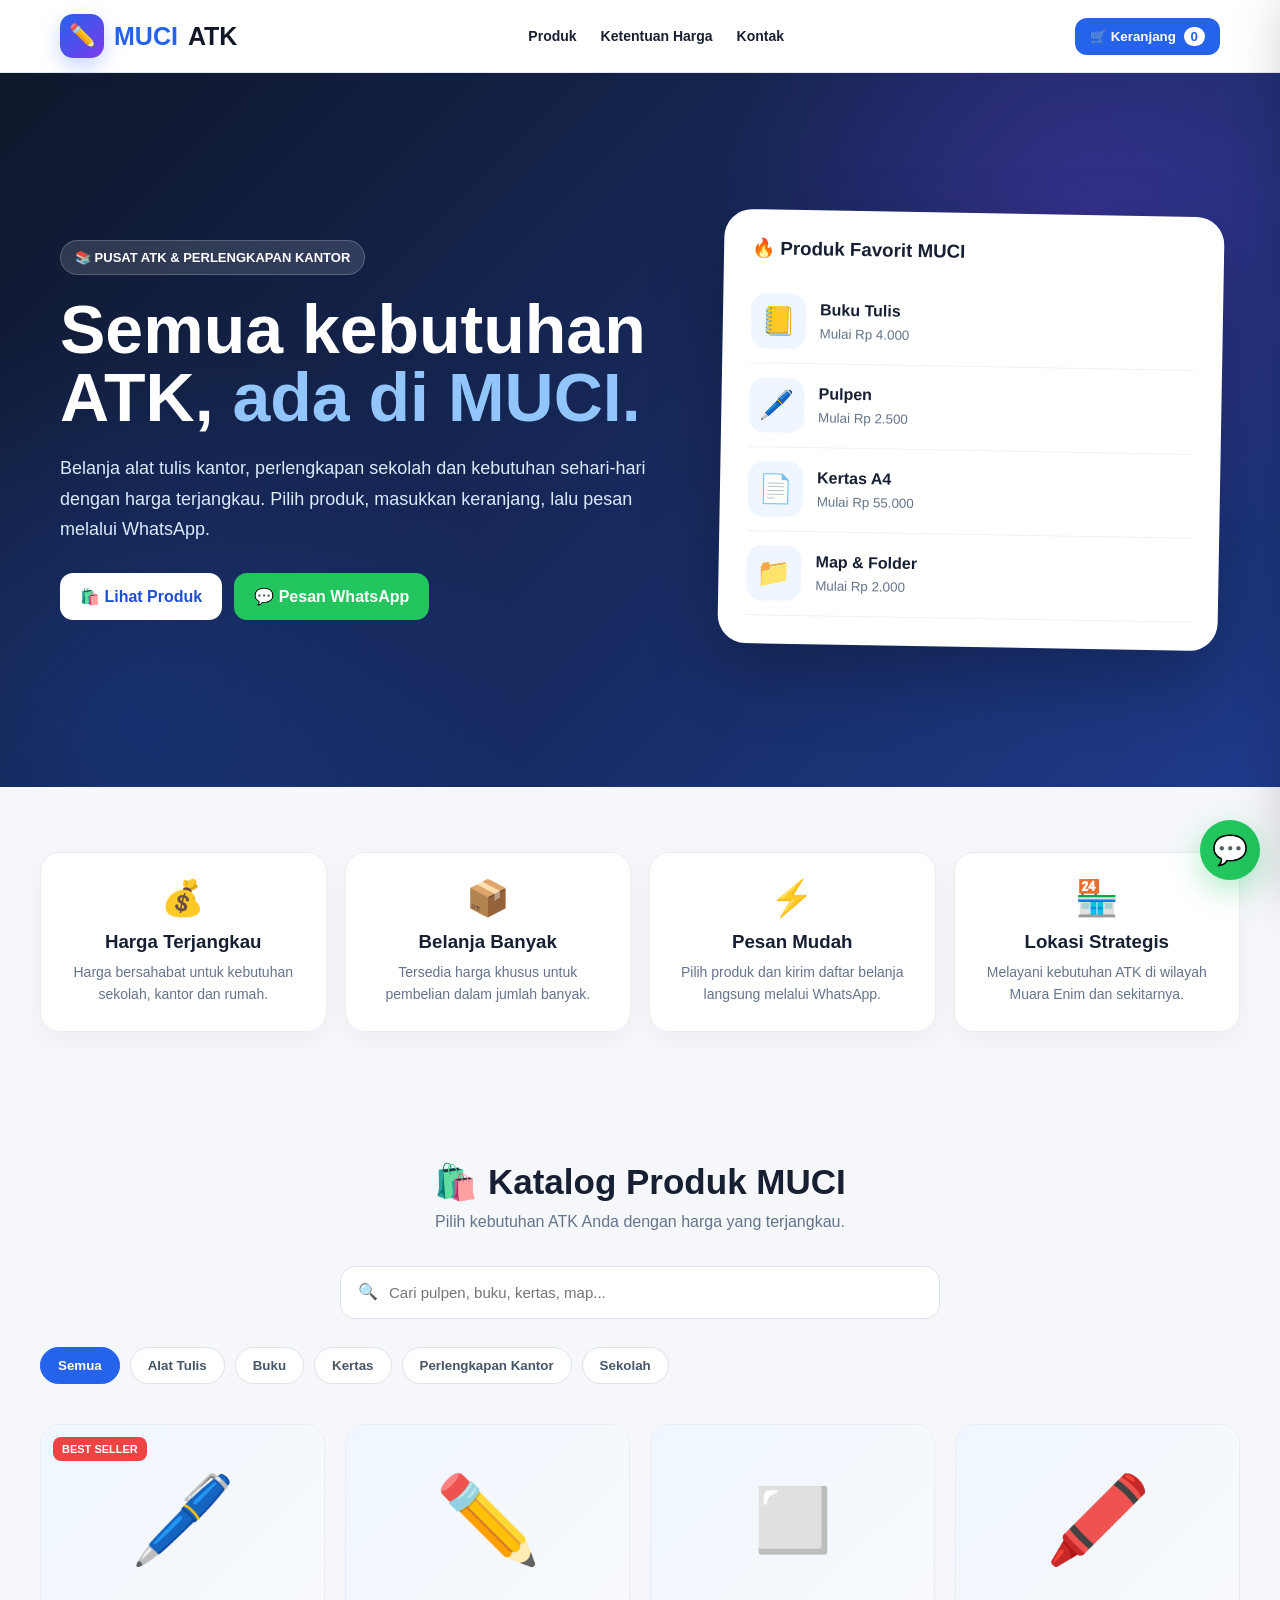
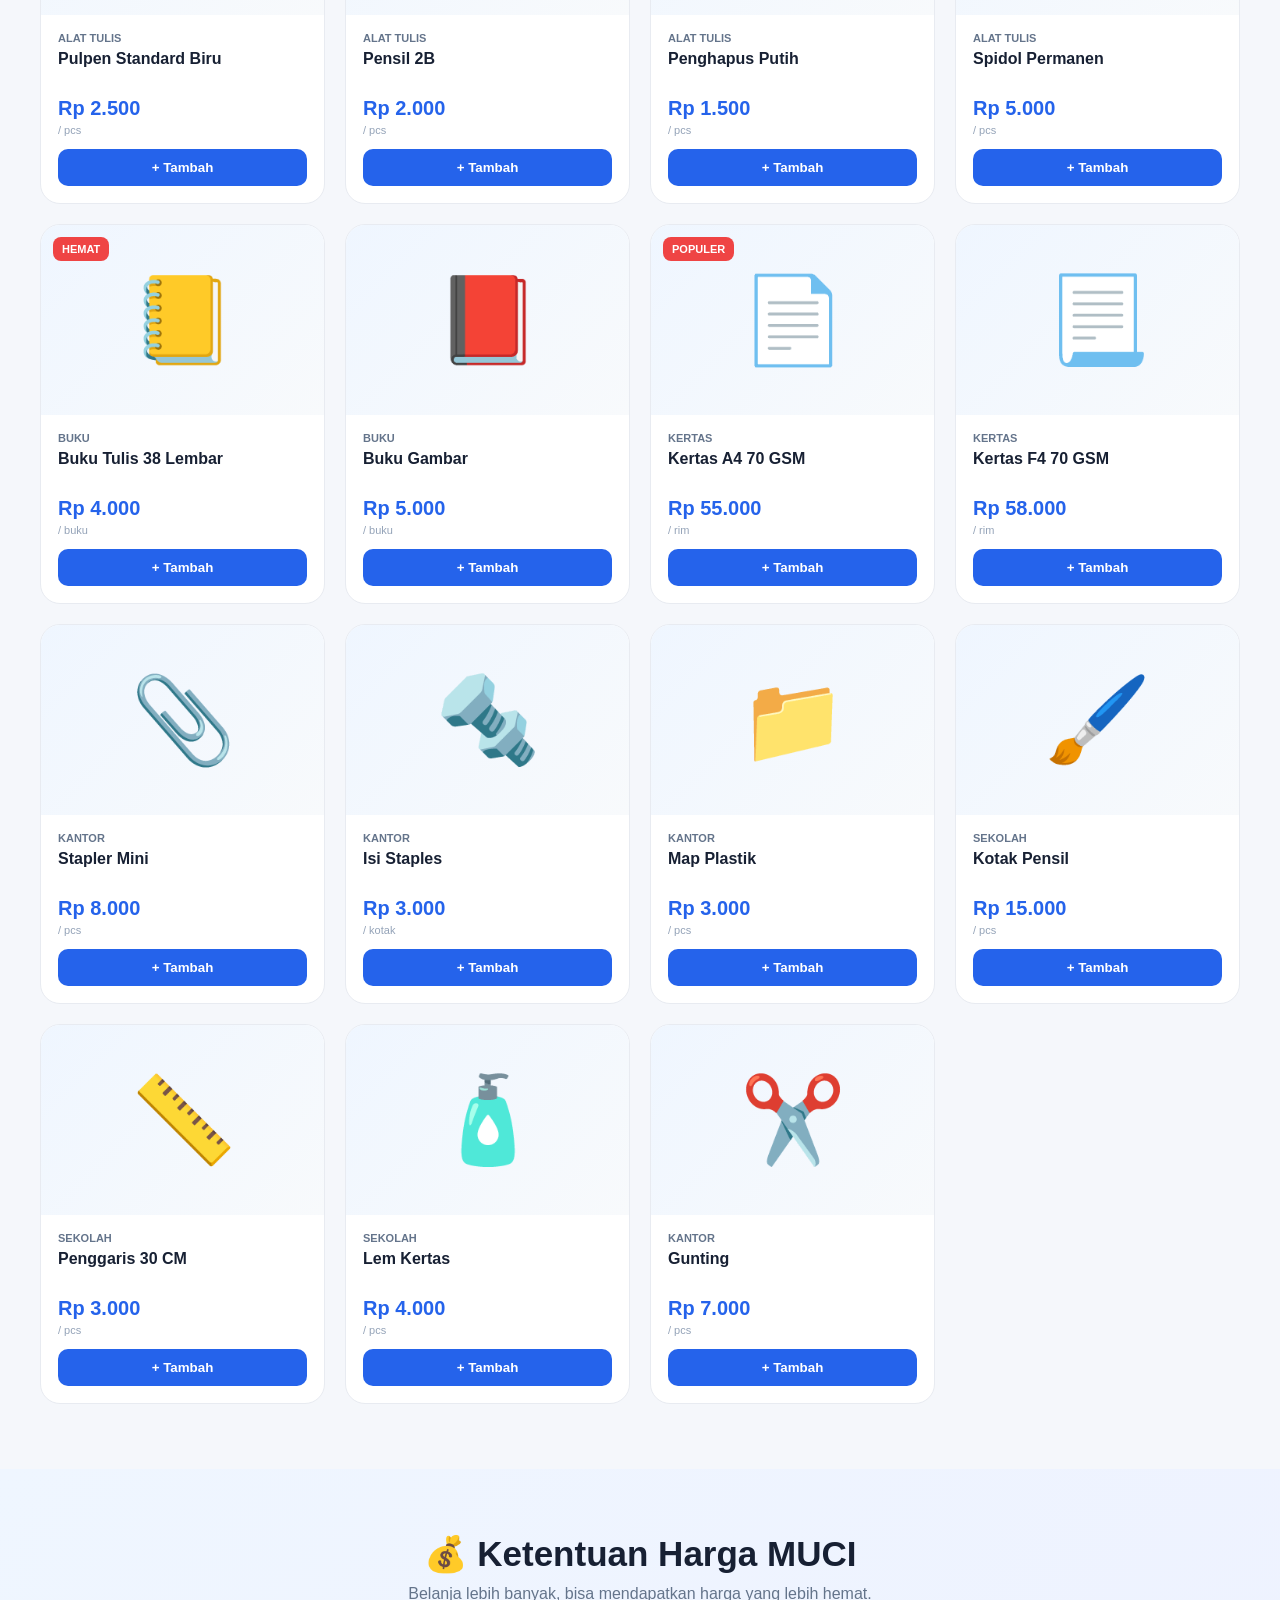
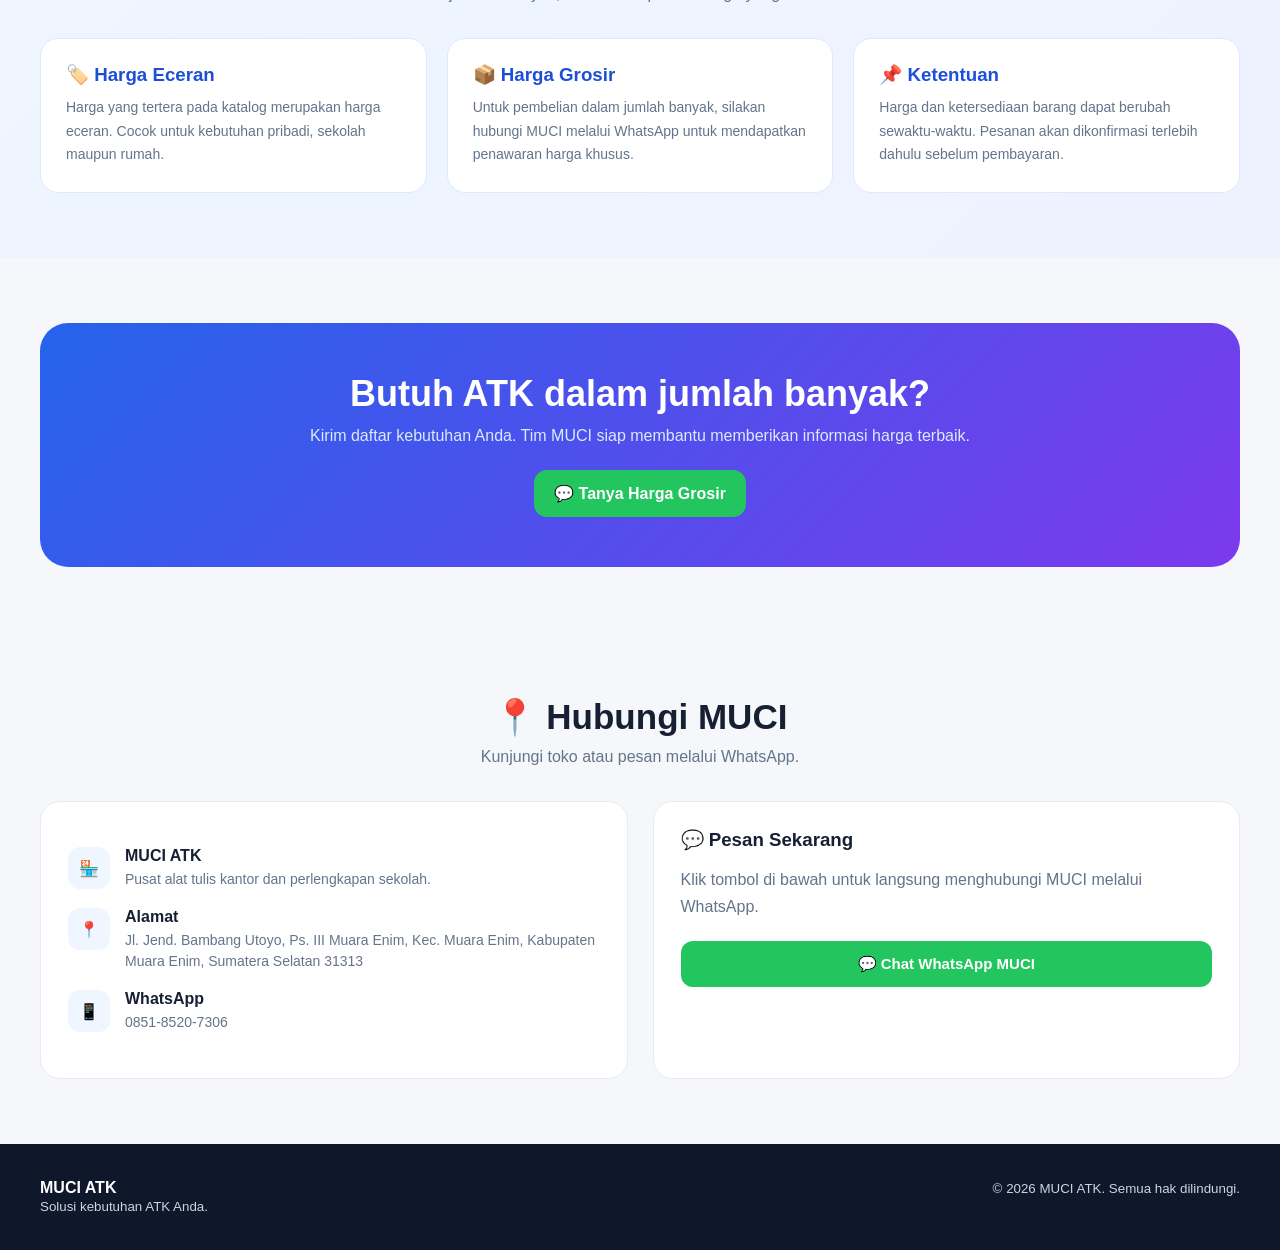
==== commit 8cb5a720: "Update index lama.html" ====
--- a/index lama.html
+++ b/index lama.html
@@ -4,2855 +4,2241 @@
 <meta charset="UTF-8">
 <meta name="viewport" content="width=device-width, initial-scale=1.0">
 
-<title>MUCI — Pusat Print & Foto Copy</title>
-
-<meta name="description"
-content="MUCI menyediakan jasa print, fotocopy, cetak foto, pas foto, laminating, jilid, bikin stempel flash, cetak kartu ID Card, NPWP, BPJS dan kebutuhan ATK di Muara Enim.">
-
-<meta property="og:title"
-content="MUCI — Jasa Print, Fotocopy, Cetak Foto & Stempel Flash">
-
-<meta property="og:description"
-content="Solusi print, fotocopy, cetak foto, pas foto, laminating, jilid, stempel flash dan cetak kartu di Muara Enim.">
-
-<meta property="og:image"
-content="https://ranggamuci.github.io/TokoMuci-website/muci-preview.jpg">
-
-<meta property="og:url"
-content="https://ranggamuci.github.io/TokoMuci-website/">
-
-<meta property="og:type" content="website">
+<title>MUCI ATK | Toko Alat Tulis Kantor Muara Enim</title>
+
+<meta name="description" content="MUCI ATK - Pusat alat tulis kantor, perlengkapan sekolah dan kebutuhan kantor dengan harga terjangkau di Muara Enim.">
+
+<meta name="theme-color" content="#2563eb">
 
 <style>
-
-/* =====================================================
-   RESET
-===================================================== */
-
-* {
-    margin: 0;
-    padding: 0;
-    box-sizing: border-box;
-}
-
-html {
-    scroll-behavior: smooth;
-}
-
-body {
-    font-family: Arial, Helvetica, sans-serif;
-    background: #eef7ff;
-    color: #09234f;
-    line-height: 1.6;
-}
-
-a {
-    text-decoration: none;
-}
-
-.container {
-    width: min(1280px, 92%);
-    margin: auto;
-}
-
-
-/* =====================================================
-   HEADER
-===================================================== */
-
-.hero {
+*{
+    box-sizing:border-box;
+    margin:0;
+    padding:0;
+}
+
+html{
+    scroll-behavior:smooth;
+}
+
+body{
+    font-family:Arial,Helvetica,sans-serif;
+    background:#f5f7fb;
+    color:#172033;
+}
+
+a{
+    text-decoration:none;
+    color:inherit;
+}
+
+button{
+    font-family:inherit;
+    cursor:pointer;
+}
+
+/* ================= HEADER ================= */
+
+header{
+    position:sticky;
+    top:0;
+    z-index:1000;
+    background:rgba(255,255,255,.96);
+    backdrop-filter:blur(12px);
+    border-bottom:1px solid #e7eaf0;
+}
+
+.navbar{
+    max-width:1200px;
+    margin:auto;
+    padding:14px 20px;
+    display:flex;
+    align-items:center;
+    justify-content:space-between;
+    gap:20px;
+}
+
+.logo{
+    display:flex;
+    align-items:center;
+    gap:10px;
+    font-weight:900;
+    font-size:25px;
+    color:#2563eb;
+}
+
+.logo-icon{
+    width:44px;
+    height:44px;
+    border-radius:13px;
+    background:linear-gradient(135deg,#2563eb,#7c3aed);
+    color:white;
+    display:flex;
+    align-items:center;
+    justify-content:center;
+    font-size:22px;
+    box-shadow:0 8px 20px rgba(37,99,235,.25);
+}
+
+.logo span{
+    color:#111827;
+}
+
+.nav-links{
+    display:flex;
+    gap:24px;
+    font-size:14px;
+    font-weight:700;
+}
+
+.nav-links a:hover{
+    color:#2563eb;
+}
+
+.cart-btn{
+    border:0;
+    background:#2563eb;
+    color:white;
+    border-radius:12px;
+    padding:11px 15px;
+    font-weight:800;
+}
+
+.cart-count{
+    background:white;
+    color:#2563eb;
+    padding:2px 7px;
+    border-radius:20px;
+    margin-left:4px;
+}
+
+/* ================= HERO ================= */
+
+.hero{
     background:
-        radial-gradient(circle at 80% 20%, #d9eeff 0, transparent 35%),
-        linear-gradient(135deg, #eef8ff, #ffffff);
-    padding-bottom: 70px;
-}
-
-.nav {
-    min-height: 80px;
-    display: flex;
-    align-items: center;
-    justify-content: space-between;
-    gap: 25px;
-}
-
-.brand {
-    font-size: 34px;
-    font-weight: 900;
-    color: #0875e1;
-    letter-spacing: 2px;
-}
-
-.nav-links {
-    display: flex;
-    gap: 30px;
-}
-
-.nav-links a {
-    color: #163d70;
-    font-weight: 700;
-}
-
-.nav-links a:hover {
-    color: #0875e1;
-}
-
-.nav-wa {
-    background: #0875e1;
-    color: white;
-    padding: 12px 22px;
-    border-radius: 30px;
-    font-weight: 800;
-    box-shadow: 0 8px 20px rgba(8,117,225,.2);
-}
-
-
-/* =====================================================
-   HERO
-===================================================== */
-
-.hero-grid {
-    display: grid;
-    grid-template-columns: 1fr 1fr;
-    align-items: center;
-    gap: 55px;
-    padding-top: 50px;
-}
-
-.eyebrow {
-    display: inline-block;
-    color: #0875e1;
-    font-size: 13px;
-    font-weight: 900;
-    letter-spacing: 1.5px;
-    margin-bottom: 15px;
-}
-
-.hero h1 {
-    font-size: clamp(40px, 5vw, 68px);
-    line-height: 1.08;
-    color: #06245a;
-    font-weight: 900;
-}
-
-.hero h1 span {
-    color: #0875e1;
-}
-
-.lead {
-    margin-top: 22px;
-    color: #52739f;
-    font-size: 18px;
-    max-width: 650px;
-}
-
-.hero-actions {
-    display: flex;
-    gap: 15px;
-    margin-top: 30px;
-    flex-wrap: wrap;
-}
-
-.btn {
-    display: inline-flex;
-    align-items: center;
-    justify-content: center;
-    border: none;
-    cursor: pointer;
-    padding: 14px 24px;
-    border-radius: 30px;
-    font-size: 15px;
-    font-weight: 800;
-}
-
-.btn.primary {
-    background: #0875e1;
-    color: white;
-    box-shadow: 0 10px 25px rgba(8,117,225,.25);
-}
-
-.btn.secondary {
-    background: white;
-    color: #0875e1;
-    border: 2px solid #d7eaff;
-}
-
-.btn:hover {
-    transform: translateY(-2px);
-}
-
-.trust-row {
-    display: flex;
-    flex-wrap: wrap;
-    gap: 22px;
-    margin-top: 28px;
-    color: #52739f;
-    font-size: 14px;
-    font-weight: 700;
-}
-
-.hero-card {
-    background: white;
-    border-radius: 30px;
-    padding: 12px;
-    box-shadow: 0 25px 60px rgba(20,80,130,.14);
-}
-
-.hero-card img {
-    width: 100%;
-    display: block;
-    border-radius: 22px;
-}
-
-
-/* =====================================================
-   SECTION
-===================================================== */
-
-.section {
-    padding: 90px 0;
-}
-
-.section-heading {
-    text-align: center;
-    max-width: 750px;
-    margin: 0 auto 45px;
-}
-
-.section-heading h2 {
-    font-size: clamp(32px, 4vw, 46px);
-    line-height: 1.15;
-    color: #06245a;
-    margin-bottom: 14px;
-    font-weight: 900;
-}
-
-.section-heading p {
-    color: #5b7ca7;
-}
-
-
-/* =====================================================
-   SERVICE
-===================================================== */
-
-.service-grid {
-    display: grid;
-    grid-template-columns: repeat(4, 1fr);
-    gap: 24px;
-}
-
-.service-card {
-    background: white;
-    border: 1px solid #dceafa;
-    border-radius: 22px;
-    padding: 25px 22px 28px;
-    text-align: center;
-    min-height: 320px;
-    display: flex;
-    flex-direction: column;
-    justify-content: flex-start;
-    transition: .3s ease;
-    box-shadow: 0 8px 25px rgba(40,100,160,.05);
-}
-
-.service-card:hover {
-    transform: translateY(-7px);
-    box-shadow: 0 20px 40px rgba(40,100,160,.13);
-}
-
-
-/* =====================================================
-   SVG ICON
-===================================================== */
-
-.service-icon {
-    width: 100%;
-    height: 145px;
-    display: flex;
-    align-items: center;
-    justify-content: center;
-    margin-bottom: 12px;
-}
-
-.service-icon svg {
-    width: 170px;
-    height: 140px;
-    display: block;
-    filter: drop-shadow(0 8px 8px rgba(0,80,160,.13));
-    transition: .3s ease;
-}
-
-.service-card:hover .service-icon svg {
-    transform: translateY(-5px) scale(1.04);
-}
-
-.service-card h3 {
-    color: #061f51;
-    font-size: 21px;
-    line-height: 1.25;
-    margin-bottom: 12px;
-    font-weight: 900;
-}
-
-.service-card p {
-    color: #5b7ca7;
-    font-size: 15px;
-}
-
-
-/* =====================================================
-   PRICE
-===================================================== */
-
-.price-section {
-    background: #f7fbff;
-}
-
-.price-grid {
-    display: grid;
-    grid-template-columns: repeat(4, 1fr);
-    gap: 24px;
-}
-
-.price-card {
-    position: relative;
-    background: white;
-    border: 1px solid #dceafa;
-    border-radius: 22px;
-    padding: 28px 20px;
-    text-align: center;
-    min-height: 280px;
-    box-shadow: 0 8px 25px rgba(40,100,160,.05);
-    transition: .3s ease;
-}
-
-.price-card:hover {
-    transform: translateY(-6px);
-    box-shadow: 0 20px 40px rgba(40,100,160,.12);
-}
-
-.price-card.featured {
-    border: 2px solid #0875e1;
-}
-
-.price-card h3 {
-    color: #06245a;
-    font-size: 20px;
-    margin-top: 15px;
-    margin-bottom: 18px;
-    font-weight: 900;
-}
-
-.price-card strong {
-    display: block;
-    color: #0875e1;
-    font-size: 28px;
-    font-weight: 900;
-}
-
-.price-card p {
-    color: #6684a9;
-    margin-top: 5px;
-    min-height: 45px;
-}
-
-.price-card a {
-    display: inline-block;
-    margin-top: 18px;
-    background: #0875e1;
-    color: white;
-    padding: 10px 22px;
-    border-radius: 25px;
-    font-weight: 800;
-}
-
-.badge {
-    display: inline-block;
-    background: #e8f3ff;
-    color: #0875e1;
-    border-radius: 20px;
-    padding: 5px 12px;
-    font-size: 11px;
-    font-weight: 900;
-}
-
-.note {
-    text-align: center;
-    color: #6985a5;
-    margin-top: 25px;
-    font-size: 14px;
-}
-
-
-/* =====================================================
-   PRICE ICON
-===================================================== */
-
-.price-icon {
-    height: 85px;
-    display: flex;
-    align-items: center;
-    justify-content: center;
-}
-
-.price-icon svg {
-    width: 90px;
-    height: 75px;
-    filter: drop-shadow(0 5px 6px rgba(0,80,160,.12));
-}
-
-
-/* =====================================================
-   ORDER
-===================================================== */
-
-.order-section {
-    background: linear-gradient(135deg, #eaf6ff, #ffffff);
-}
-
-.order-wrap {
-    display: grid;
-    grid-template-columns: .9fr 1.1fr;
-    gap: 55px;
-    align-items: center;
-}
-
-.order-wrap h2 {
-    font-size: clamp(32px, 4vw, 45px);
-    color: #06245a;
-    line-height: 1.15;
-    margin-bottom: 18px;
-    font-weight: 900;
-}
-
-.order-wrap > div > p {
-    color: #58779f;
-}
-
-.steps {
-    display: grid;
-    gap: 14px;
-    margin-top: 30px;
-}
-
-.steps > div {
-    display: flex;
-    align-items: center;
-    gap: 15px;
-    background: white;
-    padding: 14px;
-    border-radius: 15px;
-    border: 1px solid #dceafa;
-}
-
-.steps b {
-    background: #0875e1;
-    color: white;
-    min-width: 42px;
-    height: 42px;
-    display: flex;
-    align-items: center;
-    justify-content: center;
-    border-radius: 50%;
-}
-
-.steps span {
-    color: #456b99;
-    font-weight: 600;
-}
-
-
-/* =====================================================
-   FORM
-===================================================== */
-
-.order-form {
-    background: white;
-    border-radius: 25px;
-    padding: 30px;
-    box-shadow: 0 20px 50px rgba(30,100,160,.12);
-}
-
-.order-form label {
-    display: block;
-    color: #183c6d;
-    font-weight: 800;
-    font-size: 14px;
-    margin-bottom: 17px;
-}
-
-.order-form input,
-.order-form select,
-.order-form textarea {
-    display: block;
-    width: 100%;
-    margin-top: 7px;
-    padding: 13px 15px;
-    border: 1px solid #d4e4f5;
-    border-radius: 12px;
-    outline: none;
-    font-family: inherit;
-    font-size: 15px;
-    color: #173c6d;
-    background: #fbfdff;
-}
-
-.order-form input:focus,
-.order-form select:focus,
-.order-form textarea:focus {
-    border-color: #0875e1;
-    box-shadow: 0 0 0 3px rgba(8,117,225,.08);
-}
-
-.two-col {
-    display: grid;
-    grid-template-columns: 1fr 1fr;
-    gap: 15px;
-}
-
-.full {
-    width: 100%;
-}
-
-.order-form small {
-    display: block;
-    color: #7890ad;
-    margin-top: 13px;
-    text-align: center;
-    font-size: 12px;
-}
-
-
-/* =====================================================
-   CONTACT
-===================================================== */
-
-.contact-section {
-    background: white;
-}
-
-.contact-grid {
-    display: grid;
-    grid-template-columns: 1fr 1fr;
-    gap: 50px;
-    align-items: center;
-}
-
-.contact-grid h2 {
-    font-size: clamp(32px, 4vw, 45px);
-    line-height: 1.15;
-    color: #06245a;
-    font-weight: 900;
-    margin-bottom: 18px;
-}
-
-.contact-grid > div > p {
-    color: #58779f;
-}
-
-.contact-box {
-    background: #f3f9ff;
-    border: 1px solid #dceafa;
-    border-radius: 25px;
-    padding: 30px;
-}
-
-.contact-box p {
-    color: #476c99;
-    margin-bottom: 20px;
-}
-
-.contact-box p:last-child {
-    margin-bottom: 0;
-}
-
-
-/* =====================================================
-   FOOTER
-===================================================== */
-
-footer {
-    background: #06245a;
-    color: white;
-    padding: 25px 0;
-}
-
-.footer-inner {
-    display: flex;
-    justify-content: space-between;
-    align-items: center;
-    gap: 20px;
-}
-
-.footer-inner strong {
-    display: block;
-    font-size: 22px;
-}
-
-.footer-inner span {
-    opacity: .8;
-    font-size: 13px;
-}
-
-
-/* =====================================================
-   RESPONSIVE
-===================================================== */
-
-@media (max-width: 1050px) {
-
-    .service-grid,
-    .price-grid {
-        grid-template-columns: repeat(2, 1fr);
+    radial-gradient(circle at 85% 20%,rgba(124,58,237,.28),transparent 30%),
+    radial-gradient(circle at 10% 90%,rgba(37,99,235,.2),transparent 30%),
+    linear-gradient(135deg,#0f172a,#1e3a8a);
+    color:white;
+}
+
+.hero-inner{
+    max-width:1200px;
+    min-height:500px;
+    margin:auto;
+    padding:75px 20px;
+    display:grid;
+    grid-template-columns:1.1fr .9fr;
+    align-items:center;
+    gap:50px;
+}
+
+.badge{
+    display:inline-block;
+    background:rgba(255,255,255,.13);
+    border:1px solid rgba(255,255,255,.2);
+    padding:9px 14px;
+    border-radius:30px;
+    font-size:13px;
+    font-weight:700;
+    margin-bottom:20px;
+}
+
+.hero h1{
+    font-size:clamp(40px,6vw,68px);
+    line-height:1;
+    margin-bottom:22px;
+}
+
+.hero h1 span{
+    color:#93c5fd;
+}
+
+.hero p{
+    font-size:18px;
+    line-height:1.7;
+    color:#dbeafe;
+    max-width:650px;
+}
+
+.hero-buttons{
+    display:flex;
+    gap:12px;
+    flex-wrap:wrap;
+    margin-top:28px;
+}
+
+.btn-primary,
+.btn-secondary{
+    padding:14px 20px;
+    border-radius:13px;
+    font-weight:800;
+    border:0;
+    display:inline-block;
+}
+
+.btn-primary{
+    background:white;
+    color:#1d4ed8;
+}
+
+.btn-secondary{
+    background:#22c55e;
+    color:white;
+}
+
+.hero-card{
+    background:white;
+    color:#172033;
+    border-radius:28px;
+    padding:28px;
+    box-shadow:0 30px 70px rgba(0,0,0,.25);
+    transform:rotate(1deg);
+}
+
+.hero-card h3{
+    margin-bottom:20px;
+}
+
+.mini-product{
+    display:flex;
+    align-items:center;
+    gap:14px;
+    padding:14px 0;
+    border-bottom:1px solid #edf0f5;
+}
+
+.mini-icon{
+    width:55px;
+    height:55px;
+    border-radius:15px;
+    background:#eff6ff;
+    display:flex;
+    align-items:center;
+    justify-content:center;
+    font-size:28px;
+}
+
+.mini-product strong{
+    display:block;
+    margin-bottom:5px;
+}
+
+.mini-product small{
+    color:#64748b;
+}
+
+/* ================= SECTION ================= */
+
+section{
+    padding:65px 20px;
+}
+
+.container{
+    max-width:1200px;
+    margin:auto;
+}
+
+.section-title{
+    text-align:center;
+    margin-bottom:35px;
+}
+
+.section-title h2{
+    font-size:35px;
+    margin-bottom:10px;
+}
+
+.section-title p{
+    color:#64748b;
+}
+
+/* ================= FEATURES ================= */
+
+.features{
+    display:grid;
+    grid-template-columns:repeat(4,1fr);
+    gap:18px;
+}
+
+.feature{
+    background:white;
+    border-radius:20px;
+    padding:25px;
+    text-align:center;
+    border:1px solid #e9edf3;
+    box-shadow:0 8px 25px rgba(15,23,42,.04);
+}
+
+.feature-icon{
+    font-size:35px;
+    margin-bottom:12px;
+}
+
+.feature h3{
+    margin-bottom:8px;
+}
+
+.feature p{
+    color:#64748b;
+    font-size:14px;
+    line-height:1.6;
+}
+
+/* ================= SEARCH ================= */
+
+.search-box{
+    max-width:600px;
+    margin:0 auto 28px;
+    position:relative;
+}
+
+.search-box input{
+    width:100%;
+    padding:17px 20px 17px 48px;
+    border:1px solid #dce2eb;
+    border-radius:15px;
+    outline:none;
+    font-size:15px;
+    background:white;
+}
+
+.search-box input:focus{
+    border-color:#2563eb;
+    box-shadow:0 0 0 4px rgba(37,99,235,.1);
+}
+
+.search-icon{
+    position:absolute;
+    left:18px;
+    top:16px;
+}
+
+/* ================= CATEGORY ================= */
+
+.categories{
+    display:flex;
+    gap:10px;
+    overflow-x:auto;
+    padding-bottom:12px;
+    margin-bottom:28px;
+}
+
+.categories button{
+    white-space:nowrap;
+    border:1px solid #dce2eb;
+    background:white;
+    padding:10px 17px;
+    border-radius:30px;
+    font-weight:700;
+    color:#475569;
+}
+
+.categories button.active,
+.categories button:hover{
+    background:#2563eb;
+    color:white;
+    border-color:#2563eb;
+}
+
+/* ================= PRODUCTS ================= */
+
+.products{
+    display:grid;
+    grid-template-columns:repeat(4,1fr);
+    gap:20px;
+}
+
+.product{
+    background:white;
+    border-radius:20px;
+    overflow:hidden;
+    border:1px solid #e8ebf1;
+    transition:.25s;
+    position:relative;
+}
+
+.product:hover{
+    transform:translateY(-5px);
+    box-shadow:0 18px 35px rgba(15,23,42,.1);
+}
+
+.product-img{
+    height:190px;
+    background:linear-gradient(135deg,#eff6ff,#f8fafc);
+    display:flex;
+    align-items:center;
+    justify-content:center;
+    font-size:85px;
+    position:relative;
+}
+
+.product-label{
+    position:absolute;
+    top:12px;
+    left:12px;
+    background:#ef4444;
+    color:white;
+    padding:6px 9px;
+    border-radius:8px;
+    font-size:11px;
+    font-weight:900;
+}
+
+.product-body{
+    padding:17px;
+}
+
+.product-category{
+    color:#64748b;
+    font-size:11px;
+    text-transform:uppercase;
+    font-weight:800;
+    margin-bottom:6px;
+}
+
+.product h3{
+    font-size:16px;
+    margin-bottom:9px;
+    min-height:38px;
+}
+
+.price{
+    font-size:20px;
+    color:#2563eb;
+    font-weight:900;
+    margin-bottom:4px;
+}
+
+.price-note{
+    font-size:11px;
+    color:#94a3b8;
+    margin-bottom:13px;
+}
+
+.add-cart{
+    width:100%;
+    border:0;
+    background:#2563eb;
+    color:white;
+    padding:11px;
+    border-radius:10px;
+    font-weight:800;
+}
+
+.add-cart:hover{
+    background:#1d4ed8;
+}
+
+/* ================= PRICE RULE ================= */
+
+.price-rule{
+    background:linear-gradient(135deg,#eff6ff,#eef2ff);
+}
+
+.rules{
+    display:grid;
+    grid-template-columns:repeat(3,1fr);
+    gap:20px;
+}
+
+.rule{
+    background:white;
+    padding:25px;
+    border-radius:18px;
+    border:1px solid #dbeafe;
+}
+
+.rule h3{
+    margin-bottom:10px;
+    color:#1d4ed8;
+}
+
+.rule p{
+    color:#64748b;
+    line-height:1.7;
+    font-size:14px;
+}
+
+/* ================= CTA ================= */
+
+.cta{
+    background:linear-gradient(135deg,#2563eb,#7c3aed);
+    color:white;
+    text-align:center;
+    border-radius:28px;
+    padding:50px 25px;
+}
+
+.cta h2{
+    font-size:36px;
+    margin-bottom:12px;
+}
+
+.cta p{
+    color:#dbeafe;
+    margin-bottom:25px;
+}
+
+/* ================= CONTACT ================= */
+
+.contact-grid{
+    display:grid;
+    grid-template-columns:1fr 1fr;
+    gap:25px;
+}
+
+.contact-card{
+    background:white;
+    border:1px solid #e8ebf1;
+    border-radius:20px;
+    padding:27px;
+}
+
+.contact-item{
+    display:flex;
+    gap:15px;
+    margin:18px 0;
+}
+
+.contact-item-icon{
+    width:42px;
+    height:42px;
+    background:#eff6ff;
+    border-radius:12px;
+    display:flex;
+    align-items:center;
+    justify-content:center;
+    flex-shrink:0;
+}
+
+.contact-item strong{
+    display:block;
+    margin-bottom:4px;
+}
+
+.contact-item span{
+    color:#64748b;
+    line-height:1.5;
+    font-size:14px;
+}
+
+/* ================= FOOTER ================= */
+
+footer{
+    background:#0f172a;
+    color:#cbd5e1;
+    padding:35px 20px;
+}
+
+.footer-inner{
+    max-width:1200px;
+    margin:auto;
+    display:flex;
+    justify-content:space-between;
+    gap:20px;
+    flex-wrap:wrap;
+}
+
+footer strong{
+    color:white;
+}
+
+/* ================= WHATSAPP ================= */
+
+.wa-float{
+    position:fixed;
+    right:20px;
+    bottom:20px;
+    width:60px;
+    height:60px;
+    background:#22c55e;
+    color:white;
+    border-radius:50%;
+    display:flex;
+    align-items:center;
+    justify-content:center;
+    font-size:29px;
+    box-shadow:0 10px 30px rgba(34,197,94,.35);
+    z-index:900;
+}
+
+/* ================= CART ================= */
+
+.cart-panel{
+    position:fixed;
+    top:0;
+    right:-420px;
+    width:min(400px,92vw);
+    height:100vh;
+    background:white;
+    z-index:2000;
+    box-shadow:-15px 0 50px rgba(0,0,0,.2);
+    transition:.3s;
+    display:flex;
+    flex-direction:column;
+}
+
+.cart-panel.open{
+    right:0;
+}
+
+.cart-header{
+    padding:20px;
+    border-bottom:1px solid #e5e7eb;
+    display:flex;
+    justify-content:space-between;
+    align-items:center;
+}
+
+.close-cart{
+    border:0;
+    background:#f1f5f9;
+    width:36px;
+    height:36px;
+    border-radius:10px;
+    font-size:20px;
+}
+
+.cart-items{
+    flex:1;
+    overflow:auto;
+    padding:20px;
+}
+
+.cart-item{
+    display:flex;
+    justify-content:space-between;
+    gap:10px;
+    padding:14px 0;
+    border-bottom:1px solid #edf0f4;
+}
+
+.cart-item strong{
+    display:block;
+    margin-bottom:5px;
+}
+
+.cart-item small{
+    color:#64748b;
+}
+
+.remove{
+    border:0;
+    background:#fee2e2;
+    color:#dc2626;
+    width:30px;
+    height:30px;
+    border-radius:8px;
+}
+
+.cart-footer{
+    border-top:1px solid #e5e7eb;
+    padding:20px;
+}
+
+.total{
+    display:flex;
+    justify-content:space-between;
+    font-size:20px;
+    font-weight:900;
+    margin-bottom:15px;
+}
+
+.checkout{
+    width:100%;
+    padding:14px;
+    border:0;
+    border-radius:12px;
+    background:#22c55e;
+    color:white;
+    font-weight:900;
+    font-size:15px;
+}
+
+.overlay{
+    position:fixed;
+    inset:0;
+    background:rgba(15,23,42,.5);
+    z-index:1500;
+    display:none;
+}
+
+.overlay.show{
+    display:block;
+}
+
+/* ================= MOBILE ================= */
+
+@media(max-width:950px){
+
+    .products{
+        grid-template-columns:repeat(3,1fr);
     }
 
-    .hero-grid,
-    .order-wrap,
-    .contact-grid {
-        grid-template-columns: 1fr;
+    .features{
+        grid-template-columns:repeat(2,1fr);
     }
 
-    .hero-copy {
-        text-align: center;
+    .hero-inner{
+        grid-template-columns:1fr;
     }
-
-    .lead {
-        margin-left: auto;
-        margin-right: auto;
+}
+
+@media(max-width:650px){
+
+    .nav-links{
+        display:none;
     }
 
-    .hero-actions,
-    .trust-row {
-        justify-content: center;
+    .navbar{
+        padding:10px 15px;
     }
-}
-
-
-@media (max-width: 700px) {
-
-    .nav {
-        flex-wrap: wrap;
-        justify-content: center;
-        padding: 15px 0;
+
+    .logo{
+        font-size:21px;
     }
 
-    .nav-links {
-        order: 3;
-        width: 100%;
-        justify-content: center;
-        gap: 15px;
-        font-size: 14px;
+    .logo-icon{
+        width:38px;
+        height:38px;
     }
 
-    .service-grid,
-    .price-grid,
-    .two-col {
-        grid-template-columns: 1fr;
+    .hero-inner{
+        padding:55px 18px;
     }
 
-    .section {
-        padding: 65px 0;
+    .hero h1{
+        font-size:44px;
     }
 
-    .hero {
-        padding-bottom: 45px;
+    .hero p{
+        font-size:16px;
     }
 
-    .hero h1 {
-        font-size: 40px;
+    section{
+        padding:45px 15px;
     }
 
-    .order-form {
-        padding: 22px;
+    .products{
+        grid-template-columns:repeat(2,1fr);
+        gap:12px;
     }
 
-    .footer-inner {
-        flex-direction: column;
-        text-align: center;
+    .product-img{
+        height:145px;
+        font-size:65px;
     }
 
-}
-
-
-/* =====================================================
-   MENU ATK
-===================================================== */
-
-.atk-section {
-    background: linear-gradient(180deg, #f7fbff 0%, #ffffff 100%);
-}
-
-.atk-toolbar {
-    display: flex;
-    gap: 14px;
-    justify-content: center;
-    align-items: center;
-    flex-wrap: wrap;
-    margin-bottom: 32px;
-}
-
-.atk-search {
-    width: min(520px, 100%);
-    padding: 14px 18px;
-    border: 1px solid #d4e4f5;
-    border-radius: 30px;
-    outline: none;
-    font-size: 15px;
-    background: white;
-}
-
-.atk-search:focus {
-    border-color: #0875e1;
-    box-shadow: 0 0 0 3px rgba(8,117,225,.08);
-}
-
-.atk-grid {
-    display: grid;
-    grid-template-columns: repeat(4, 1fr);
-    gap: 22px;
-}
-
-.atk-card {
-    background: white;
-    border: 1px solid #dceafa;
-    border-radius: 22px;
-    overflow: hidden;
-    box-shadow: 0 8px 25px rgba(40,100,160,.06);
-    transition: .3s ease;
-    display: flex;
-    flex-direction: column;
-}
-
-.atk-card:hover {
-    transform: translateY(-7px);
-    box-shadow: 0 20px 40px rgba(40,100,160,.14);
-}
-
-.atk-image {
-    height: 190px;
-    display: flex;
-    align-items: center;
-    justify-content: center;
-    padding: 18px;
-    background: linear-gradient(135deg, #eaf6ff, #ffffff);
-}
-
-.atk-image svg {
-    width: 150px;
-    height: 150px;
-    filter: drop-shadow(0 9px 8px rgba(0,80,160,.13));
-    transition: .3s ease;
-}
-
-.atk-card:hover .atk-image svg {
-    transform: scale(1.07) rotate(-1deg);
-}
-
-.atk-body {
-    padding: 20px;
-    display: flex;
-    flex-direction: column;
-    flex: 1;
-}
-
-.atk-body h3 {
-    color: #06245a;
-    font-size: 18px;
-    line-height: 1.25;
-    margin-bottom: 8px;
-}
-
-.atk-body p {
-    color: #6985a5;
-    font-size: 13px;
-    min-height: 42px;
-}
-
-.atk-price {
-    color: #0875e1;
-    font-size: 23px;
-    font-weight: 900;
-    margin: 12px 0;
-}
-
-.atk-buy {
-    display: block;
-    text-align: center;
-    background: #0875e1;
-    color: white;
-    padding: 10px 15px;
-    border-radius: 25px;
-    font-weight: 800;
-    cursor: pointer;
-    border: 0;
-    width: 100%;
-    font-size: 14px;
-}
-
-.atk-buy:hover {
-    transform: translateY(-2px);
-}
-
-@media (max-width: 1050px) {
-    .atk-grid {
-        grid-template-columns: repeat(2, 1fr);
+    .product-body{
+        padding:13px;
     }
-}
-
-@media (max-width: 700px) {
-    .atk-grid {
-        grid-template-columns: 1fr;
+
+    .product h3{
+        font-size:14px;
     }
-}
-
+
+    .price{
+        font-size:17px;
+    }
+
+    .features,
+    .rules,
+    .contact-grid{
+        grid-template-columns:1fr;
+    }
+
+    .section-title h2{
+        font-size:28px;
+    }
+
+    .cta h2{
+        font-size:28px;
+    }
+}
 </style>
 </head>
 
-
 <body>
 
-
-<!-- =====================================================
-     HEADER
-===================================================== -->
-
-<header class="hero">
-
-<nav class="nav container">
-
-    <a class="brand" href="#home">
-        MUCI
-    </a>
-
-    <div class="nav-links">
-        <a href="#layanan">Layanan</a>
-        <a href="#atk">ATK</a>
-        <a href="#harga">Harga</a>
-        <a href="#pesan">Pesan</a>
-        <a href="#kontak">Kontak</a>
-    </div>
-
-    <a class="nav-wa" href="#pesan">
-        Pesan Sekarang
-    </a>
+<!-- ================= HEADER ================= -->
+
+<header>
+
+<nav class="navbar">
+
+<a href="#" class="logo">
+<div class="logo-icon">✏️</div>
+MUCI <span>ATK</span>
+</a>
+
+<div class="nav-links">
+<a href="#produk">Produk</a>
+<a href="#harga">Ketentuan Harga</a>
+<a href="#kontak">Kontak</a>
+</div>
+
+<button class="cart-btn" onclick="openCart()">
+🛒 Keranjang
+<span class="cart-count" id="cartCount">0</span>
+</button>
 
 </nav>
 
-
-<div id="home" class="hero-grid container">
-
-    <div class="hero-copy">
-
-        <span class="eyebrow">
-            PUSAT PRINT & FOTO COPY
-        </span>
-
-        <h1>
-            Semua kebutuhan cetak Anda
-            <span>ada di MUCI.</span>
-        </h1>
-
-        <p class="lead">
-            Print dokumen, fotocopy, cetak foto,
-            pas foto, laminating, jilid,
-            bikin stempel flash, cetak kartu
-            ID Card, NPWP dan BPJS dengan proses
-            cepat dan hasil berkualitas.
-        </p>
-
-        <div class="hero-actions">
-
-            <a class="btn primary" href="#pesan">
-                🖨️ Buat Pesanan
-            </a>
-
-            <a class="btn secondary" href="#layanan">
-                Lihat Layanan
-            </a>
-
-        </div>
-
-        <div class="trust-row">
-
-            <div>✓ Hasil berkualitas</div>
-            <div>✓ Proses cepat</div>
-            <div>✓ Harga terjangkau</div>
-
-        </div>
-
-    </div>
-
-
-    <div class="hero-card">
-
-        <img
-            src="muci-preview.jpg"
-            alt="Layanan MUCI Print dan Foto Copy"
-        >
-
-    </div>
-
-</div>
-
 </header>
 
 
 <main>
 
-
-<!-- =====================================================
-     LAYANAN
-===================================================== -->
-
-<section id="layanan" class="section">
+<!-- ================= HERO ================= -->
+
+<section class="hero">
+
+<div class="hero-inner">
+
+<div>
+
+<div class="badge">
+📚 PUSAT ATK & PERLENGKAPAN KANTOR
+</div>
+
+<h1>
+Semua kebutuhan ATK,
+<span>ada di MUCI.</span>
+</h1>
+
+<p>
+Belanja alat tulis kantor, perlengkapan sekolah dan kebutuhan
+sehari-hari dengan harga terjangkau. Pilih produk, masukkan
+keranjang, lalu pesan melalui WhatsApp.
+</p>
+
+<div class="hero-buttons">
+
+<a href="#produk" class="btn-primary">
+🛍️ Lihat Produk
+</a>
+
+<a href="https://wa.me/6285185207306?text=Halo%20MUCI%20ATK%2C%20saya%20ingin%20bertanya%20tentang%20produk."
+class="btn-secondary">
+💬 Pesan WhatsApp
+</a>
+
+</div>
+
+</div>
+
+
+<div class="hero-card">
+
+<h3>🔥 Produk Favorit MUCI</h3>
+
+<div class="mini-product">
+<div class="mini-icon">📒</div>
+<div>
+<strong>Buku Tulis</strong>
+<small>Mulai Rp 4.000</small>
+</div>
+</div>
+
+<div class="mini-product">
+<div class="mini-icon">🖊️</div>
+<div>
+<strong>Pulpen</strong>
+<small>Mulai Rp 2.500</small>
+</div>
+</div>
+
+<div class="mini-product">
+<div class="mini-icon">📄</div>
+<div>
+<strong>Kertas A4</strong>
+<small>Mulai Rp 55.000</small>
+</div>
+</div>
+
+<div class="mini-product">
+<div class="mini-icon">📁</div>
+<div>
+<strong>Map & Folder</strong>
+<small>Mulai Rp 2.000</small>
+</div>
+</div>
+
+</div>
+
+</div>
+
+</section>
+
+
+<!-- ================= FEATURES ================= -->
+
+<section>
 
 <div class="container">
 
-<div class="section-heading">
-
-    <span class="eyebrow">
-        LAYANAN KAMI
-    </span>
-
-    <h2>
-        Butuh cetak apa hari ini?
-    </h2>
-
-    <p>
-        Pilih layanan yang Anda perlukan,
-        lalu kirim detail pesanan melalui WhatsApp.
-    </p>
-
-</div>
-
-
-<div class="service-grid">
-
-
-<!-- =====================================================
-     1. FOTOCOPY
-===================================================== -->
-
-<article class="service-card">
-
-<div class="service-icon">
-
-<svg viewBox="0 0 220 180"
-xmlns="http://www.w3.org/2000/svg">
-
-<ellipse
-cx="110"
-cy="158"
-rx="70"
-ry="10"
-fill="#dce8f7"/>
-
-<rect
-x="68"
-y="22"
-width="84"
-height="50"
-rx="9"
-fill="#ffffff"
-stroke="#1677e8"
-stroke-width="7"/>
-
-<rect
-x="84"
-y="35"
-width="52"
-height="24"
-rx="4"
-fill="#eaf4ff"/>
-
-<rect
-x="42"
-y="65"
-width="136"
-height="72"
-rx="16"
-fill="#1677e8"/>
-
-<rect
-x="57"
-y="80"
-width="106"
-height="48"
-rx="8"
-fill="#ffffff"/>
-
-<rect
-x="70"
-y="112"
-width="80"
-height="50"
-rx="5"
-fill="#ffffff"
-stroke="#1677e8"
-stroke-width="6"/>
-
-<circle
-cx="145"
-cy="91"
-r="6"
-fill="#ffd21c"/>
-
-<circle
-cx="160"
-cy="91"
-r="6"
-fill="#39c76a"/>
-
-<rect
-x="65"
-y="70"
-width="55"
-height="7"
-rx="3"
-fill="#0d5fc5"/>
-
-</svg>
-
+<div class="features">
+
+<div class="feature">
+<div class="feature-icon">💰</div>
+<h3>Harga Terjangkau</h3>
+<p>
+Harga bersahabat untuk kebutuhan sekolah,
+kantor dan rumah.
+</p>
+</div>
+
+<div class="feature">
+<div class="feature-icon">📦</div>
+<h3>Belanja Banyak</h3>
+<p>
+Tersedia harga khusus untuk pembelian
+dalam jumlah banyak.
+</p>
+</div>
+
+<div class="feature">
+<div class="feature-icon">⚡</div>
+<h3>Pesan Mudah</h3>
+<p>
+Pilih produk dan kirim daftar belanja
+langsung melalui WhatsApp.
+</p>
+</div>
+
+<div class="feature">
+<div class="feature-icon">🏪</div>
+<h3>Lokasi Strategis</h3>
+<p>
+Melayani kebutuhan ATK di wilayah
+Muara Enim dan sekitarnya.
+</p>
+</div>
+
+</div>
+
+</div>
+
+</section>
+
+
+<!-- ================= PRODUCTS ================= -->
+
+<section id="produk">
+
+<div class="container">
+
+<div class="section-title">
+
+<h2>🛍️ Katalog Produk MUCI</h2>
+
+<p>
+Pilih kebutuhan ATK Anda dengan harga yang terjangkau.
+</p>
+
+</div>
+
+
+<div class="search-box">
+
+<span class="search-icon">🔍</span>
+
+<input
+type="text"
+id="search"
+placeholder="Cari pulpen, buku, kertas, map..."
+onkeyup="searchProducts()">
+
+</div>
+
+
+<div class="categories">
+
+<button class="active"
+onclick="filterCategory('all',this)">
+Semua
+</button>
+
+<button onclick="filterCategory('alat-tulis',this)">
+Alat Tulis
+</button>
+
+<button onclick="filterCategory('buku',this)">
+Buku
+</button>
+
+<button onclick="filterCategory('kertas',this)">
+Kertas
+</button>
+
+<button onclick="filterCategory('kantor',this)">
+Perlengkapan Kantor
+</button>
+
+<button onclick="filterCategory('sekolah',this)">
+Sekolah
+</button>
+
+</div>
+
+
+<div class="products" id="productList">
+
+
+<!-- PRODUK 1 -->
+
+<div class="product"
+data-category="alat-tulis"
+data-name="Pulpen Standard Biru">
+
+<div class="product-img">
+
+<span class="product-label">
+BEST SELLER
+</span>
+
+🖊️
+
+</div>
+
+<div class="product-body">
+
+<div class="product-category">
+Alat Tulis
 </div>
 
 <h3>
-    Fotocopy
+Pulpen Standard Biru
 </h3>
 
+<div class="price">
+Rp 2.500
+</div>
+
+<div class="price-note">
+/ pcs
+</div>
+
+<button class="add-cart"
+onclick="addCart('Pulpen Standard Biru',2500,this)">
++ Tambah
+</button>
+
+</div>
+
+</div>
+
+
+<!-- PRODUK 2 -->
+
+<div class="product"
+data-category="alat-tulis"
+data-name="Pensil 2B">
+
+<div class="product-img">
+✏️
+</div>
+
+<div class="product-body">
+
+<div class="product-category">
+Alat Tulis
+</div>
+
+<h3>
+Pensil 2B
+</h3>
+
+<div class="price">
+Rp 2.000
+</div>
+
+<div class="price-note">
+/ pcs
+</div>
+
+<button class="add-cart"
+onclick="addCart('Pensil 2B',2000,this)">
++ Tambah
+</button>
+
+</div>
+
+</div>
+
+
+<!-- PRODUK 3 -->
+
+<div class="product"
+data-category="alat-tulis"
+data-name="Penghapus Putih">
+
+<div class="product-img">
+◻️
+</div>
+
+<div class="product-body">
+
+<div class="product-category">
+Alat Tulis
+</div>
+
+<h3>
+Penghapus Putih
+</h3>
+
+<div class="price">
+Rp 1.500
+</div>
+
+<div class="price-note">
+/ pcs
+</div>
+
+<button class="add-cart"
+onclick="addCart('Penghapus Putih',1500,this)">
++ Tambah
+</button>
+
+</div>
+
+</div>
+
+
+<!-- PRODUK 4 -->
+
+<div class="product"
+data-category="alat-tulis"
+data-name="Spidol Permanen">
+
+<div class="product-img">
+🖍️
+</div>
+
+<div class="product-body">
+
+<div class="product-category">
+Alat Tulis
+</div>
+
+<h3>
+Spidol Permanen
+</h3>
+
+<div class="price">
+Rp 5.000
+</div>
+
+<div class="price-note">
+/ pcs
+</div>
+
+<button class="add-cart"
+onclick="addCart('Spidol Permanen',5000,this)">
++ Tambah
+</button>
+
+</div>
+
+</div>
+
+
+<!-- PRODUK 5 -->
+
+<div class="product"
+data-category="buku"
+data-name="Buku Tulis 38 Lembar">
+
+<div class="product-img">
+
+<span class="product-label">
+HEMAT
+</span>
+
+📒
+
+</div>
+
+<div class="product-body">
+
+<div class="product-category">
+Buku
+</div>
+
+<h3>
+Buku Tulis 38 Lembar
+</h3>
+
+<div class="price">
+Rp 4.000
+</div>
+
+<div class="price-note">
+/ buku
+</div>
+
+<button class="add-cart"
+onclick="addCart('Buku Tulis 38 Lembar',4000,this)">
++ Tambah
+</button>
+
+</div>
+
+</div>
+
+
+<!-- PRODUK 6 -->
+
+<div class="product"
+data-category="buku"
+data-name="Buku Gambar">
+
+<div class="product-img">
+📕
+</div>
+
+<div class="product-body">
+
+<div class="product-category">
+Buku
+</div>
+
+<h3>
+Buku Gambar
+</h3>
+
+<div class="price">
+Rp 5.000
+</div>
+
+<div class="price-note">
+/ buku
+</div>
+
+<button class="add-cart"
+onclick="addCart('Buku Gambar',5000,this)">
++ Tambah
+</button>
+
+</div>
+
+</div>
+
+
+<!-- PRODUK 7 -->
+
+<div class="product"
+data-category="kertas"
+data-name="Kertas A4 70 GSM">
+
+<div class="product-img">
+
+<span class="product-label">
+POPULER
+</span>
+
+📄
+
+</div>
+
+<div class="product-body">
+
+<div class="product-category">
+Kertas
+</div>
+
+<h3>
+Kertas A4 70 GSM
+</h3>
+
+<div class="price">
+Rp 55.000
+</div>
+
+<div class="price-note">
+/ rim
+</div>
+
+<button class="add-cart"
+onclick="addCart('Kertas A4 70 GSM',55000,this)">
++ Tambah
+</button>
+
+</div>
+
+</div>
+
+
+<!-- PRODUK 8 -->
+
+<div class="product"
+data-category="kertas"
+data-name="Kertas F4 70 GSM">
+
+<div class="product-img">
+📃
+</div>
+
+<div class="product-body">
+
+<div class="product-category">
+Kertas
+</div>
+
+<h3>
+Kertas F4 70 GSM
+</h3>
+
+<div class="price">
+Rp 58.000
+</div>
+
+<div class="price-note">
+/ rim
+</div>
+
+<button class="add-cart"
+onclick="addCart('Kertas F4 70 GSM',58000,this)">
++ Tambah
+</button>
+
+</div>
+
+</div>
+
+
+<!-- PRODUK 9 -->
+
+<div class="product"
+data-category="kantor"
+data-name="Stapler Mini">
+
+<div class="product-img">
+📎
+</div>
+
+<div class="product-body">
+
+<div class="product-category">
+Kantor
+</div>
+
+<h3>
+Stapler Mini
+</h3>
+
+<div class="price">
+Rp 8.000
+</div>
+
+<div class="price-note">
+/ pcs
+</div>
+
+<button class="add-cart"
+onclick="addCart('Stapler Mini',8000,this)">
++ Tambah
+</button>
+
+</div>
+
+</div>
+
+
+<!-- PRODUK 10 -->
+
+<div class="product"
+data-category="kantor"
+data-name="Isi Staples">
+
+<div class="product-img">
+🔩
+</div>
+
+<div class="product-body">
+
+<div class="product-category">
+Kantor
+</div>
+
+<h3>
+Isi Staples
+</h3>
+
+<div class="price">
+Rp 3.000
+</div>
+
+<div class="price-note">
+/ kotak
+</div>
+
+<button class="add-cart"
+onclick="addCart('Isi Staples',3000,this)">
++ Tambah
+</button>
+
+</div>
+
+</div>
+
+
+<!-- PRODUK 11 -->
+
+<div class="product"
+data-category="kantor"
+data-name="Map Plastik">
+
+<div class="product-img">
+📁
+</div>
+
+<div class="product-body">
+
+<div class="product-category">
+Kantor
+</div>
+
+<h3>
+Map Plastik
+</h3>
+
+<div class="price">
+Rp 3.000
+</div>
+
+<div class="price-note">
+/ pcs
+</div>
+
+<button class="add-cart"
+onclick="addCart('Map Plastik',3000,this)">
++ Tambah
+</button>
+
+</div>
+
+</div>
+
+
+<!-- PRODUK 12 -->
+
+<div class="product"
+data-category="sekolah"
+data-name="Kotak Pensil">
+
+<div class="product-img">
+🖌️
+</div>
+
+<div class="product-body">
+
+<div class="product-category">
+Sekolah
+</div>
+
+<h3>
+Kotak Pensil
+</h3>
+
+<div class="price">
+Rp 15.000
+</div>
+
+<div class="price-note">
+/ pcs
+</div>
+
+<button class="add-cart"
+onclick="addCart('Kotak Pensil',15000,this)">
++ Tambah
+</button>
+
+</div>
+
+</div>
+
+
+<!-- PRODUK 13 -->
+
+<div class="product"
+data-category="sekolah"
+data-name="Penggaris 30 CM">
+
+<div class="product-img">
+📏
+</div>
+
+<div class="product-body">
+
+<div class="product-category">
+Sekolah
+</div>
+
+<h3>
+Penggaris 30 CM
+</h3>
+
+<div class="price">
+Rp 3.000
+</div>
+
+<div class="price-note">
+/ pcs
+</div>
+
+<button class="add-cart"
+onclick="addCart('Penggaris 30 CM',3000,this)">
++ Tambah
+</button>
+
+</div>
+
+</div>
+
+
+<!-- PRODUK 14 -->
+
+<div class="product"
+data-category="sekolah"
+data-name="Lem Kertas">
+
+<div class="product-img">
+🧴
+</div>
+
+<div class="product-body">
+
+<div class="product-category">
+Sekolah
+</div>
+
+<h3>
+Lem Kertas
+</h3>
+
+<div class="price">
+Rp 4.000
+</div>
+
+<div class="price-note">
+/ pcs
+</div>
+
+<button class="add-cart"
+onclick="addCart('Lem Kertas',4000,this)">
++ Tambah
+</button>
+
+</div>
+
+</div>
+
+
+<!-- PRODUK 15 -->
+
+<div class="product"
+data-category="kantor"
+data-name="Gunting">
+
+<div class="product-img">
+✂️
+</div>
+
+<div class="product-body">
+
+<div class="product-category">
+Kantor
+</div>
+
+<h3>
+Gunting
+</h3>
+
+<div class="price">
+Rp 7.000
+</div>
+
+<div class="price-note">
+/ pcs
+</div>
+
+<button class="add-cart"
+onclick="addCart('Gunting',7000,this)">
++ Tambah
+</button>
+
+</div>
+
+</div>
+
+
+</div>
+
+</div>
+
+</section>
+
+
+<!-- ================= HARGA ================= -->
+
+<section id="harga" class="price-rule">
+
+<div class="container">
+
+<div class="section-title">
+
+<h2>
+💰 Ketentuan Harga MUCI
+</h2>
+
 <p>
-    Hitam putih dan warna untuk dokumen harian.
+Belanja lebih banyak, bisa mendapatkan harga yang lebih hemat.
 </p>
 
-</article>
-
-
-
-<!-- =====================================================
-     2. PRINT DOKUMEN
-===================================================== -->
-
-<article class="service-card">
-
-<div class="service-icon">
-
-<svg viewBox="0 0 220 180"
-xmlns="http://www.w3.org/2000/svg">
-
-<ellipse
-cx="110"
-cy="158"
-rx="70"
-ry="10"
-fill="#dce8f7"/>
-
-<rect
-x="68"
-y="20"
-width="84"
-height="58"
-rx="7"
-fill="white"
-stroke="#1478e5"
-stroke-width="7"/>
-
-<rect
-x="78"
-y="30"
-width="64"
-height="38"
-rx="3"
-fill="#edf7ff"/>
-
-<rect
-x="42"
-y="65"
-width="136"
-height="62"
-rx="14"
-fill="#1478e5"/>
-
-<rect
-x="60"
-y="82"
-width="100"
-height="22"
-rx="4"
-fill="#eaf5ff"/>
-
-<circle
-cx="150"
-cy="94"
-r="7"
-fill="#34c76b"/>
-
-<rect
-x="66"
-y="110"
-width="88"
-height="48"
-rx="5"
-fill="white"
-stroke="#1478e5"
-stroke-width="6"/>
-
-</svg>
-
-</div>
+</div>
+
+
+<div class="rules">
+
+<div class="rule">
 
 <h3>
-    Print Dokumen
+🏷️ Harga Eceran
 </h3>
 
 <p>
-    Print tugas, surat, laporan, PDF dan dokumen lainnya.
+Harga yang tertera pada katalog merupakan harga eceran.
+Cocok untuk kebutuhan pribadi, sekolah maupun rumah.
 </p>
 
-</article>
-
-
-
-<!-- =====================================================
-     3. CETAK FOTO
-===================================================== -->
-
-<article class="service-card">
-
-<div class="service-icon">
-
-<svg viewBox="0 0 220 180"
-xmlns="http://www.w3.org/2000/svg">
-
-<ellipse
-cx="110"
-cy="157"
-rx="65"
-ry="9"
-fill="#dce8f7"/>
-
-<rect
-x="54"
-y="43"
-width="108"
-height="85"
-rx="8"
-fill="white"
-stroke="#1478e5"
-stroke-width="7"
-transform="rotate(-7 108 85)"/>
-
-<rect
-x="68"
-y="30"
-width="108"
-height="85"
-rx="8"
-fill="#ffffff"
-stroke="#1478e5"
-stroke-width="7"/>
-
-<circle
-cx="150"
-cy="50"
-r="13"
-fill="#ffd21c"/>
-
-<path
-d="M76 99 L103 72 L121 89 L139 68 L168 99 Z"
-fill="#43b95f"/>
-
-<path
-d="M76 99 L103 72 L121 89 L139 68 L168 99"
-fill="none"
-stroke="#1677e8"
-stroke-width="5"/>
-
-</svg>
-
-</div>
+</div>
+
+
+<div class="rule">
 
 <h3>
-    Cetak Foto
+📦 Harga Grosir
 </h3>
 
 <p>
-    Cetak foto berbagai ukuran sesuai kebutuhan.
+Untuk pembelian dalam jumlah banyak, silakan hubungi
+MUCI melalui WhatsApp untuk mendapatkan penawaran harga khusus.
 </p>
 
-</article>
-
-
-
-<!-- =====================================================
-     4. PAS FOTO
-===================================================== -->
-
-<article class="service-card">
-
-<div class="service-icon">
-
-<svg viewBox="0 0 220 180"
-xmlns="http://www.w3.org/2000/svg">
-
-<ellipse
-cx="110"
-cy="158"
-rx="65"
-ry="9"
-fill="#dce8f7"/>
-
-<rect
-x="45"
-y="43"
-width="68"
-height="88"
-rx="6"
-fill="#ffffff"
-stroke="#1478e5"
-stroke-width="7"
-transform="rotate(-5 79 87)"/>
-
-<rect
-x="107"
-y="43"
-width="68"
-height="88"
-rx="6"
-fill="#ffffff"
-stroke="#1478e5"
-stroke-width="7"
-transform="rotate(5 141 87)"/>
-
-<circle
-cx="79"
-cy="67"
-r="11"
-fill="#f6a45d"/>
-
-<path
-d="M59 111 Q79 89 99 111"
-fill="#164782"/>
-
-<circle
-cx="141"
-cy="67"
-r="11"
-fill="#f6a45d"/>
-
-<path
-d="M121 111 Q141 89 161 111"
-fill="#164782"/>
-
-</svg>
-
-</div>
+</div>
+
+
+<div class="rule">
 
 <h3>
-    Pas Foto
+📌 Ketentuan
 </h3>
 
 <p>
-    Pas foto untuk sekolah, kerja, administrasi dan dokumen.
+Harga dan ketersediaan barang dapat berubah sewaktu-waktu.
+Pesanan akan dikonfirmasi terlebih dahulu sebelum pembayaran.
 </p>
 
-</article>
-
-
-
-<!-- =====================================================
-     5. LAMINATING
-===================================================== -->
-
-<article class="service-card">
-
-<div class="service-icon">
-
-<svg viewBox="0 0 220 180"
-xmlns="http://www.w3.org/2000/svg">
-
-<ellipse
-cx="110"
-cy="158"
-rx="70"
-ry="10"
-fill="#dce8f7"/>
-
-<rect
-x="65"
-y="25"
-width="90"
-height="58"
-rx="8"
-fill="#eef5ff"
-stroke="#607898"
-stroke-width="7"/>
-
-<rect
-x="44"
-y="72"
-width="132"
-height="63"
-rx="14"
-fill="#182849"/>
-
-<rect
-x="62"
-y="86"
-width="96"
-height="20"
-rx="4"
-fill="#edf5ff"/>
-
-<circle
-cx="145"
-cy="119"
-r="7"
-fill="#31c96b"/>
-
-<rect
-x="72"
-y="124"
-width="76"
-height="38"
-rx="4"
-fill="white"
-stroke="#607898"
-stroke-width="6"/>
-
-</svg>
-
-</div>
+</div>
+
+</div>
+
+</div>
+
+</section>
+
+
+<!-- ================= CTA ================= -->
+
+<section>
+
+<div class="container">
+
+<div class="cta">
+
+<h2>
+Butuh ATK dalam jumlah banyak?
+</h2>
+
+<p>
+Kirim daftar kebutuhan Anda. Tim MUCI siap membantu
+memberikan informasi harga terbaik.
+</p>
+
+<a class="btn-secondary"
+href="https://wa.me/6285185207306?text=Halo%20MUCI%20ATK%2C%20saya%20ingin%20meminta%20harga%20grosir.">
+
+💬 Tanya Harga Grosir
+
+</a>
+
+</div>
+
+</div>
+
+</section>
+
+
+<!-- ================= KONTAK ================= -->
+
+<section id="kontak">
+
+<div class="container">
+
+<div class="section-title">
+
+<h2>
+📍 Hubungi MUCI
+</h2>
+
+<p>
+Kunjungi toko atau pesan melalui WhatsApp.
+</p>
+
+</div>
+
+
+<div class="contact-grid">
+
+
+<div class="contact-card">
+
+<div class="contact-item">
+
+<div class="contact-item-icon">
+🏪
+</div>
+
+<div>
+
+<strong>
+MUCI ATK
+</strong>
+
+<span>
+Pusat alat tulis kantor dan perlengkapan sekolah.
+</span>
+
+</div>
+
+</div>
+
+
+<div class="contact-item">
+
+<div class="contact-item-icon">
+📍
+</div>
+
+<div>
+
+<strong>
+Alamat
+</strong>
+
+<span>
+Jl. Jend. Bambang Utoyo, Ps. III Muara Enim,
+Kec. Muara Enim, Kabupaten Muara Enim,
+Sumatera Selatan 31313
+</span>
+
+</div>
+
+</div>
+
+
+<div class="contact-item">
+
+<div class="contact-item-icon">
+📱
+</div>
+
+<div>
+
+<strong>
+WhatsApp
+</strong>
+
+<span>
+0851-8520-7306
+</span>
+
+</div>
+
+</div>
+
+</div>
+
+
+<div class="contact-card">
+
+<h3 style="margin-bottom:15px;">
+💬 Pesan Sekarang
+</h3>
+
+<p style="color:#64748b;line-height:1.7;margin-bottom:20px;">
+
+Klik tombol di bawah untuk langsung menghubungi
+MUCI melalui WhatsApp.
+
+</p>
+
+<a
+href="https://wa.me/6285185207306?text=Halo%20MUCI%20ATK%2C%20saya%20ingin%20memesan%20produk."
+class="checkout"
+style="display:block;text-align:center;">
+
+💬 Chat WhatsApp MUCI
+
+</a>
+
+</div>
+
+
+</div>
+
+</div>
+
+</section>
+
+</main>
+
+
+<!-- ================= FOOTER ================= -->
+
+<footer>
+
+<div class="footer-inner">
+
+<div>
+
+<strong>
+MUCI ATK
+</strong>
+
+<br>
+
+<small>
+Solusi kebutuhan ATK Anda.
+</small>
+
+</div>
+
+
+<div>
+
+<small>
+© 2026 MUCI ATK. Semua hak dilindungi.
+</small>
+
+</div>
+
+</div>
+
+</footer>
+
+
+<!-- ================= WHATSAPP ================= -->
+
+<a
+class="wa-float"
+href="https://wa.me/6285185207306?text=Halo%20MUCI%20ATK%2C%20saya%20ingin%20bertanya%20tentang%20produk."
+aria-label="WhatsApp MUCI">
+
+💬
+
+</a>
+
+
+<!-- ================= CART ================= -->
+
+<div
+class="overlay"
+id="overlay"
+onclick="closeCart()">
+</div>
+
+
+<div
+class="cart-panel"
+id="cartPanel">
+
+
+<div class="cart-header">
 
 <h3>
-    Laminating
+🛒 Keranjang Belanja
 </h3>
 
-<p>
-    Lindungi dokumen agar lebih rapi dan tahan lama.
+<button
+class="close-cart"
+onclick="closeCart()">
+
+×
+
+</button>
+
+</div>
+
+
+<div
+class="cart-items"
+id="cartItems">
+
+<p
+style="color:#64748b;text-align:center;padding-top:40px;">
+
+Keranjang masih kosong.
+
 </p>
 
-</article>
-
-
-
-<!-- =====================================================
-     6. JILID
-===================================================== -->
-
-<article class="service-card">
-
-<div class="service-icon">
-
-<svg viewBox="0 0 220 180"
-xmlns="http://www.w3.org/2000/svg">
-
-<ellipse
-cx="110"
-cy="158"
-rx="65"
-ry="9"
-fill="#dce8f7"/>
-
-<rect
-x="57"
-y="40"
-width="82"
-height="102"
-rx="8"
-fill="#ef3340"
-transform="rotate(-7 98 91)"/>
-
-<rect
-x="70"
-y="30"
-width="86"
-height="110"
-rx="8"
-fill="#ffffff"
-stroke="#657c9b"
-stroke-width="7"
-transform="rotate(7 113 85)"/>
-
-<circle cx="76" cy="54" r="5" fill="#657c9b"/>
-<circle cx="79" cy="77" r="5" fill="#657c9b"/>
-<circle cx="82" cy="100" r="5" fill="#657c9b"/>
-
-<rect
-x="99"
-y="57"
-width="40"
-height="6"
-rx="3"
-fill="#8da1ba"/>
-
-<rect
-x="99"
-y="76"
-width="36"
-height="6"
-rx="3"
-fill="#8da1ba"/>
-
-<rect
-x="99"
-y="95"
-width="42"
-height="6"
-rx="3"
-fill="#8da1ba"/>
-
-</svg>
-
-</div>
-
-<h3>
-    Jilid
-</h3>
-
-<p>
-    Jilid dokumen, tugas, laporan dan kebutuhan lainnya.
+</div>
+
+
+<div class="cart-footer">
+
+<div class="total">
+
+<span>
+Total
+</span>
+
+<span id="cartTotal">
+Rp 0
+</span>
+
+</div>
+
+
+<button
+class="checkout"
+onclick="checkoutWhatsApp()">
+
+💬 Pesan melalui WhatsApp
+
+</button>
+
+</div>
+
+</div>
+
+
+<script>
+
+/* ================= KERANJANG ================= */
+
+let cart=[];
+
+
+/* FORMAT RUPIAH */
+
+function rupiah(number){
+
+return new Intl.NumberFormat('id-ID',{
+style:'currency',
+currency:'IDR',
+maximumFractionDigits:0
+}).format(number);
+
+}
+
+
+/* TAMBAH KERANJANG */
+
+function addCart(name,price,button){
+
+const existing=cart.find(
+item=>item.name===name
+);
+
+if(existing){
+
+existing.qty++;
+
+}else{
+
+cart.push({
+name:name,
+price:price,
+qty:1
+});
+
+}
+
+updateCart();
+
+
+if(button){
+
+const original=button.innerText;
+
+button.innerText="✓ Ditambahkan";
+
+button.style.background="#16a34a";
+
+setTimeout(()=>{
+
+button.innerText=original;
+button.style.background="";
+
+},800);
+
+}
+
+}
+
+
+/* UPDATE KERANJANG */
+
+function updateCart(){
+
+const container=
+document.getElementById("cartItems");
+
+const count=
+document.getElementById("cartCount");
+
+const total=
+document.getElementById("cartTotal");
+
+
+let totalQty=0;
+let totalPrice=0;
+
+
+cart.forEach(item=>{
+
+totalQty+=item.qty;
+
+totalPrice+=
+item.price*item.qty;
+
+});
+
+
+count.innerText=totalQty;
+
+total.innerText=
+rupiah(totalPrice);
+
+
+if(cart.length===0){
+
+container.innerHTML=`
+
+<p style="color:#64748b;text-align:center;padding-top:40px;">
+Keranjang masih kosong.
 </p>
 
-</article>
-
-
-
-<!-- =====================================================
-     7. STEMPEL
-===================================================== -->
-
-<article class="service-card">
-
-<div class="service-icon">
-
-<svg viewBox="0 0 220 180"
-xmlns="http://www.w3.org/2000/svg">
-
-<ellipse
-cx="110"
-cy="158"
-rx="65"
-ry="9"
-fill="#dce8f7"/>
-
-<rect
-x="66"
-y="35"
-width="57"
-height="73"
-rx="12"
-fill="#e92b2b"/>
-
-<rect
-x="53"
-y="102"
-width="96"
-height="27"
-rx="8"
-fill="#e92b2b"/>
-
-<circle
-cx="135"
-cy="99"
-r="35"
-fill="white"
-stroke="#e92b2b"
-stroke-width="7"/>
-
-<text
-x="135"
-y="105"
-text-anchor="middle"
-font-size="14"
-font-family="Arial"
-font-weight="bold"
-fill="#e92b2b">
-STAMP
-</text>
-
-<rect
-x="78"
-y="26"
-width="36"
-height="15"
-rx="6"
-fill="#e92b2b"/>
-
-</svg>
-
-</div>
-
-<h3>
-    Bikin Stempel/Cap Flash
-</h3>
-
-<p>
-    Pembuatan stempel atau cap flash sesuai kebutuhan dan desain Anda.
-</p>
-
-</article>
-
-
-
-<!-- =====================================================
-     8. ID CARD / NPWP / BPJS
-===================================================== -->
-
-<article class="service-card">
-
-<div class="service-icon">
-
-<svg viewBox="0 0 220 180"
-xmlns="http://www.w3.org/2000/svg">
-
-<ellipse
-cx="110"
-cy="158"
-rx="70"
-ry="9"
-fill="#dce8f7"/>
-
-<rect
-x="50"
-y="30"
-width="112"
-height="75"
-rx="10"
-fill="#ffd21c"
-transform="rotate(-5 106 67)"/>
-
-<rect
-x="63"
-y="52"
-width="108"
-height="76"
-rx="10"
-fill="#eaf5ff"
-stroke="#1478e5"
-stroke-width="7"/>
-
-<circle
-cx="92"
-cy="76"
-r="12"
-fill="#3e7ed8"/>
-
-<path
-d="M75 105 Q92 87 109 105"
-fill="#3e7ed8"/>
-
-<rect
-x="120"
-y="70"
-width="35"
-height="6"
-rx="3"
-fill="#3e7ed8"/>
-
-<rect
-x="120"
-y="84"
-width="42"
-height="6"
-rx="3"
-fill="#3e7ed8"/>
-
-<rect
-x="120"
-y="98"
-width="30"
-height="6"
-rx="3"
-fill="#3e7ed8"/>
-
-</svg>
-
-</div>
-
-<h3>
-    Cetak Kartu ID Card / NPWP / BPJS
-</h3>
-
-<p>
-    Cetak kartu ID Card, NPWP dan BPJS dengan hasil rapi dan berkualitas.
-</p>
-
-</article>
-
-
-</div>
-</div>
-</section>
-
-
-
-
-<!-- =====================================================
-     MENU ATK
-===================================================== -->
-<section id="atk" class="section atk-section">
-    <div class="container">
-        <div class="section-heading">
-            <span class="eyebrow">TOKO ATK MUCI</span>
-            <h2>Alat Tulis Kantor & Sekolah</h2>
-            <p>Pilih kebutuhan ATK Anda. Semua produk dilengkapi gambar, nama, dan harga.</p>
-        </div>
-
-        <div class="atk-toolbar">
-            <input id="atkSearch" class="atk-search" type="search"
-                   placeholder="🔎 Cari ATK, misalnya pulpen, buku, kertas...">
-        </div>
-
-        <div id="atkGrid" class="atk-grid">
-
-        <article class="atk-card" data-name="pulpen standard biru">
-            <div class="atk-image"><svg viewBox="0 0 160 160" xmlns="http://www.w3.org/2000/svg"><ellipse cx="80" cy="140" rx="48" ry="8" fill="#dce8f7"/><rect x="67" y="24" width="27" height="100" rx="13" fill="#1478e5" transform="rotate(25 80 75)"/><rect x="71" y="22" width="19" height="30" rx="7" fill="#ffd21c" transform="rotate(25 80 75)"/><path d="M105 120l12 18-20-7z" fill="#667c98"/></svg></div>
-            <div class="atk-body">
-                <h3>Pulpen Standard Biru</h3>
-                <p>Pulpen untuk menulis sehari-hari.</p>
-                <div class="atk-price">Rp 2.500</div>
-                <button class="atk-buy" type="button" onclick="pesanATK('Pulpen Standard Biru', 'Rp 2.500')">Pesan via WhatsApp</button>
-            </div>
-        </article>
-
-        <article class="atk-card" data-name="pensil 2b">
-            <div class="atk-image"><svg viewBox="0 0 160 160" xmlns="http://www.w3.org/2000/svg"><ellipse cx="80" cy="140" rx="48" ry="8" fill="#dce8f7"/><g transform="rotate(35 80 80)"><rect x="66" y="25" width="28" height="100" rx="4" fill="#ffd21c"/><rect x="66" y="25" width="28" height="17" fill="#f39b87"/><path d="M66 125l14 18 14-18z" fill="#e5c29f"/><path d="M77 138h6l-3 8z" fill="#333"/></g></svg></div>
-            <div class="atk-body">
-                <h3>Pensil 2B</h3>
-                <p>Pensil 2B untuk sekolah dan ujian.</p>
-                <div class="atk-price">Rp 2.000</div>
-                <button class="atk-buy" type="button" onclick="pesanATK('Pensil 2B', 'Rp 2.000')">Pesan via WhatsApp</button>
-            </div>
-        </article>
-
-        <article class="atk-card" data-name="penghapus putih">
-            <div class="atk-image"><svg viewBox="0 0 160 160" xmlns="http://www.w3.org/2000/svg"><ellipse cx="80" cy="137" rx="52" ry="8" fill="#dce8f7"/><rect x="38" y="57" width="84" height="48" rx="12" fill="#fff" stroke="#ff6f91" stroke-width="6"/><path d="M48 57h30l44 48H92z" fill="#ff9bb1"/><path d="M48 57h30" stroke="#1478e5" stroke-width="5"/></svg></div>
-            <div class="atk-body">
-                <h3>Penghapus Putih</h3>
-                <p>Penghapus putih lembut dan bersih.</p>
-                <div class="atk-price">Rp 1.500</div>
-                <button class="atk-buy" type="button" onclick="pesanATK('Penghapus Putih', 'Rp 1.500')">Pesan via WhatsApp</button>
-            </div>
-        </article>
-
-        <article class="atk-card" data-name="spidol permanen">
-            <div class="atk-image"><svg viewBox="0 0 160 160" xmlns="http://www.w3.org/2000/svg"><ellipse cx="80" cy="140" rx="50" ry="8" fill="#dce8f7"/><rect x="55" y="35" width="50" height="85" rx="14" fill="#e92b2b"/><rect x="55" y="35" width="50" height="24" rx="14" fill="#ffcc29"/><rect x="65" y="27" width="30" height="15" rx="6" fill="#293d60"/><path d="M70 120h20l-10 19z" fill="#657c9b"/></svg></div>
-            <div class="atk-body">
-                <h3>Spidol Permanen</h3>
-                <p>Spidol permanen untuk berbagai kebutuhan.</p>
-                <div class="atk-price">Rp 5.000</div>
-                <button class="atk-buy" type="button" onclick="pesanATK('Spidol Permanen', 'Rp 5.000')">Pesan via WhatsApp</button>
-            </div>
-        </article>
-
-        <article class="atk-card" data-name="buku tulis 38 lembar">
-            <div class="atk-image"><svg viewBox="0 0 160 160" xmlns="http://www.w3.org/2000/svg"><ellipse cx="80" cy="140" rx="52" ry="8" fill="#dce8f7"/><rect x="38" y="35" width="72" height="95" rx="8" fill="#1478e5"/><rect x="52" y="29" width="72" height="95" rx="8" fill="#fff" stroke="#1478e5" stroke-width="6"/><rect x="65" y="50" width="43" height="6" rx="3" fill="#8da1ba"/><rect x="65" y="68" width="35" height="6" rx="3" fill="#8da1ba"/><rect x="65" y="86" width="42" height="6" rx="3" fill="#8da1ba"/></svg></div>
-            <div class="atk-body">
-                <h3>Buku Tulis 38 Lembar</h3>
-                <p>Buku tulis praktis untuk sekolah dan kantor.</p>
-                <div class="atk-price">Rp 4.000</div>
-                <button class="atk-buy" type="button" onclick="pesanATK('Buku Tulis 38 Lembar', 'Rp 4.000')">Pesan via WhatsApp</button>
-            </div>
-        </article>
-
-        <article class="atk-card" data-name="buku gambar">
-            <div class="atk-image"><svg viewBox="0 0 160 160" xmlns="http://www.w3.org/2000/svg"><ellipse cx="80" cy="140" rx="52" ry="8" fill="#dce8f7"/><rect x="42" y="28" width="76" height="103" rx="8" fill="#fff" stroke="#1478e5" stroke-width="6"/><circle cx="100" cy="51" r="10" fill="#ffd21c"/><path d="M52 111l25-34 18 19 12-15 11 30z" fill="#43b95f"/></svg></div>
-            <div class="atk-body">
-                <h3>Buku Gambar</h3>
-                <p>Buku gambar untuk aktivitas menggambar.</p>
-                <div class="atk-price">Rp 5.000</div>
-                <button class="atk-buy" type="button" onclick="pesanATK('Buku Gambar', 'Rp 5.000')">Pesan via WhatsApp</button>
-            </div>
-        </article>
-
-        <article class="atk-card" data-name="kertas a4 70 gsm">
-            <div class="atk-image"><svg viewBox="0 0 160 160" xmlns="http://www.w3.org/2000/svg"><ellipse cx="80" cy="140" rx="50" ry="8" fill="#dce8f7"/><rect x="45" y="22" width="70" height="108" rx="5" fill="#fff" stroke="#1478e5" stroke-width="6"/><path d="M94 22v28h21" fill="#eaf5ff"/><rect x="58" y="65" width="44" height="6" fill="#8da1ba"/><rect x="58" y="82" width="34" height="6" fill="#8da1ba"/></svg></div>
-            <div class="atk-body">
-                <h3>Kertas A4 70 GSM</h3>
-                <p>Kertas A4 70 GSM, 1 rim.</p>
-                <div class="atk-price">Rp 55.000</div>
-                <button class="atk-buy" type="button" onclick="pesanATK('Kertas A4 70 GSM', 'Rp 55.000')">Pesan via WhatsApp</button>
-            </div>
-        </article>
-
-        <article class="atk-card" data-name="kertas f4 70 gsm">
-            <div class="atk-image"><svg viewBox="0 0 160 160" xmlns="http://www.w3.org/2000/svg"><ellipse cx="80" cy="140" rx="50" ry="8" fill="#dce8f7"/><rect x="40" y="30" width="80" height="98" rx="5" fill="#fff" stroke="#1478e5" stroke-width="6"/><text x="80" y="80" text-anchor="middle" font-size="22" font-weight="bold" fill="#1478e5">F4</text><rect x="57" y="94" width="46" height="5" fill="#8da1ba"/></svg></div>
-            <div class="atk-body">
-                <h3>Kertas F4 70 GSM</h3>
-                <p>Kertas F4 70 GSM, 1 rim.</p>
-                <div class="atk-price">Rp 58.000</div>
-                <button class="atk-buy" type="button" onclick="pesanATK('Kertas F4 70 GSM', 'Rp 58.000')">Pesan via WhatsApp</button>
-            </div>
-        </article>
-
-        <article class="atk-card" data-name="stapler mini">
-            <div class="atk-image"><svg viewBox="0 0 160 160" xmlns="http://www.w3.org/2000/svg"><ellipse cx="80" cy="137" rx="52" ry="8" fill="#dce8f7"/><path d="M35 93h91v25H35z" rx="8" fill="#1478e5"/><path d="M45 92V53h78v20H62v19z" fill="#e92b2b"/><rect x="48" y="48" width="70" height="10" rx="5" fill="#657c9b"/></svg></div>
-            <div class="atk-body">
-                <h3>Stapler Mini</h3>
-                <p>Stapler mini untuk dokumen.</p>
-                <div class="atk-price">Rp 8.000</div>
-                <button class="atk-buy" type="button" onclick="pesanATK('Stapler Mini', 'Rp 8.000')">Pesan via WhatsApp</button>
-            </div>
-        </article>
-
-        <article class="atk-card" data-name="isi staples">
-            <div class="atk-image"><svg viewBox="0 0 160 160" xmlns="http://www.w3.org/2000/svg"><ellipse cx="80" cy="137" rx="50" ry="8" fill="#dce8f7"/><rect x="35" y="55" width="90" height="55" rx="10" fill="#fff" stroke="#1478e5" stroke-width="6"/><path d="M50 76h60M50 91h60" stroke="#8da1ba" stroke-width="7"/><text x="80" y="48" text-anchor="middle" font-size="18" font-weight="bold" fill="#1478e5">STAPLES</text></svg></div>
-            <div class="atk-body">
-                <h3>Isi Staples</h3>
-                <p>Isi staples untuk stapler.</p>
-                <div class="atk-price">Rp 3.000</div>
-                <button class="atk-buy" type="button" onclick="pesanATK('Isi Staples', 'Rp 3.000')">Pesan via WhatsApp</button>
-            </div>
-        </article>
-
-        <article class="atk-card" data-name="map plastik">
-            <div class="atk-image"><svg viewBox="0 0 160 160" xmlns="http://www.w3.org/2000/svg"><ellipse cx="80" cy="140" rx="52" ry="8" fill="#dce8f7"/><path d="M30 55h40l10 12h50v60H30z" fill="#ffd21c" stroke="#e0a900" stroke-width="5"/><path d="M30 70h100v57H30z" fill="#4eb6f7"/></svg></div>
-            <div class="atk-body">
-                <h3>Map Plastik</h3>
-                <p>Map plastik untuk menyimpan dokumen.</p>
-                <div class="atk-price">Rp 3.000</div>
-                <button class="atk-buy" type="button" onclick="pesanATK('Map Plastik', 'Rp 3.000')">Pesan via WhatsApp</button>
-            </div>
-        </article>
-
-        <article class="atk-card" data-name="kotak pensil">
-            <div class="atk-image"><svg viewBox="0 0 160 160" xmlns="http://www.w3.org/2000/svg"><ellipse cx="80" cy="138" rx="52" ry="8" fill="#dce8f7"/><rect x="35" y="55" width="90" height="65" rx="14" fill="#ef3340"/><rect x="50" y="42" width="60" height="22" rx="10" fill="#ffcc29"/><path d="M52 88h56" stroke="#fff" stroke-width="5"/><circle cx="80" cy="102" r="7" fill="#ffd21c"/></svg></div>
-            <div class="atk-body">
-                <h3>Kotak Pensil</h3>
-                <p>Kotak pensil praktis dan rapi.</p>
-                <div class="atk-price">Rp 15.000</div>
-                <button class="atk-buy" type="button" onclick="pesanATK('Kotak Pensil', 'Rp 15.000')">Pesan via WhatsApp</button>
-            </div>
-        </article>
-
-        <article class="atk-card" data-name="penggaris 30 cm">
-            <div class="atk-image"><svg viewBox="0 0 160 160" xmlns="http://www.w3.org/2000/svg"><ellipse cx="80" cy="137" rx="52" ry="8" fill="#dce8f7"/><rect x="35" y="65" width="95" height="30" rx="7" fill="#ffd21c" stroke="#e0a900" stroke-width="5"/><path d="M50 65v15M65 65v10M80 65v15M95 65v10M110 65v15" stroke="#7a5b00" stroke-width="3"/><text x="80" y="88" text-anchor="middle" font-size="12" font-weight="bold" fill="#7a5b00">30 CM</text></svg></div>
-            <div class="atk-body">
-                <h3>Penggaris 30 CM</h3>
-                <p>Penggaris 30 cm untuk sekolah dan kantor.</p>
-                <div class="atk-price">Rp 3.000</div>
-                <button class="atk-buy" type="button" onclick="pesanATK('Penggaris 30 CM', 'Rp 3.000')">Pesan via WhatsApp</button>
-            </div>
-        </article>
-
-        <article class="atk-card" data-name="lem kertas">
-            <div class="atk-image"><svg viewBox="0 0 160 160" xmlns="http://www.w3.org/2000/svg"><ellipse cx="80" cy="138" rx="48" ry="8" fill="#dce8f7"/><rect x="55" y="47" width="50" height="78" rx="10" fill="#fff" stroke="#1478e5" stroke-width="6"/><rect x="62" y="32" width="36" height="22" rx="6" fill="#ffd21c"/><path d="M68 78h24M68 92h20" stroke="#1478e5" stroke-width="5"/></svg></div>
-            <div class="atk-body">
-                <h3>Lem Kertas</h3>
-                <p>Lem kertas untuk pekerjaan sekolah dan kantor.</p>
-                <div class="atk-price">Rp 4.000</div>
-                <button class="atk-buy" type="button" onclick="pesanATK('Lem Kertas', 'Rp 4.000')">Pesan via WhatsApp</button>
-            </div>
-        </article>
-
-        <article class="atk-card" data-name="gunting">
-            <div class="atk-image"><svg viewBox="0 0 160 160" xmlns="http://www.w3.org/2000/svg"><ellipse cx="80" cy="140" rx="50" ry="8" fill="#dce8f7"/><circle cx="55" cy="65" r="18" fill="#ffd21c" stroke="#1478e5" stroke-width="5"/><circle cx="55" cy="105" r="18" fill="#ffd21c" stroke="#1478e5" stroke-width="5"/><path d="M68 72l65 45M68 98l65-45" stroke="#657c9b" stroke-width="9" stroke-linecap="round"/></svg></div>
-            <div class="atk-body">
-                <h3>Gunting</h3>
-                <p>Gunting untuk berbagai kebutuhan.</p>
-                <div class="atk-price">Rp 7.000</div>
-                <button class="atk-buy" type="button" onclick="pesanATK('Gunting', 'Rp 7.000')">Pesan via WhatsApp</button>
-            </div>
-        </article>
-
-        </div>
-        <p id="atkEmpty" class="note" style="display:none;">Produk ATK tidak ditemukan.</p>
-    </div>
-</section>
-
-
-<!-- =====================================================
-     HARGA
-===================================================== -->
-
-<section id="harga" class="section price-section">
-
-<div class="container">
-
-<div class="section-heading">
-
-    <span class="eyebrow">
-        DAFTAR HARGA
-    </span>
-
-    <h2>
-        Daftar Harga MUCI
-    </h2>
-
-    <p>
-        Harga layanan MUCI yang transparan dan terjangkau.
-    </p>
-
-</div>
-
-
-<div class="price-grid">
-
-
-<!-- FOTOCOPY -->
-
-<div class="price-card">
-
-<div class="price-icon">
-
-<svg viewBox="0 0 120 100"
-xmlns="http://www.w3.org/2000/svg">
-
-<rect
-x="35"
-y="10"
-width="50"
-height="30"
-rx="5"
-fill="white"
-stroke="#1478e5"
-stroke-width="5"/>
-
-<rect
-x="18"
-y="35"
-width="84"
-height="40"
-rx="9"
-fill="#1478e5"/>
-
-<rect
-x="30"
-y="47"
-width="60"
-height="15"
-rx="3"
-fill="white"/>
-
-<rect
-x="37"
-y="65"
-width="48"
-height="28"
-rx="3"
-fill="white"
-stroke="#1478e5"
-stroke-width="4"/>
-
-</svg>
-
-</div>
-
-<h3>
-    Fotocopy
-</h3>
+`;
+
+return;
+
+}
+
+
+container.innerHTML=
+
+cart.map((item,index)=>`
+
+<div class="cart-item">
+
+<div>
 
 <strong>
-    Rp 1.000
+${item.name}
 </strong>
 
-<p>
-    / 3 lembar
-</p>
-
-<a href="#pesan">
-    Pesan
-</a>
-
-</div>
-
-
-
-<!-- PRINT -->
-
-<div class="price-card featured">
-
-<span class="badge">
-    POPULER
-</span>
-
-<div class="price-icon">
-
-<svg viewBox="0 0 120 100"
-xmlns="http://www.w3.org/2000/svg">
-
-<rect
-x="35"
-y="10"
-width="50"
-height="35"
-fill="white"
-stroke="#1478e5"
-stroke-width="5"/>
-
-<rect
-x="17"
-y="37"
-width="86"
-height="38"
-rx="8"
-fill="#1478e5"/>
-
-<rect
-x="29"
-y="50"
-width="62"
-height="12"
-fill="#eaf5ff"/>
-
-<rect
-x="37"
-y="66"
-width="48"
-height="27"
-fill="white"
-stroke="#1478e5"
-stroke-width="4"/>
-
-<circle
-cx="88"
-cy="55"
-r="4"
-fill="#35c96b"/>
-
-</svg>
-
-</div>
-
-<h3>
-    Print Dokumen
-</h3>
+<small>
+${item.qty} × ${rupiah(item.price)}
+</small>
+
+</div>
+
+
+<div style="text-align:right;">
 
 <strong>
-    Rp 2.000
+${rupiah(item.price*item.qty)}
 </strong>
 
-<p>
-    / lembar
-</p>
-
-<a href="#pesan">
-    Pesan
-</a>
-
-</div>
-
-
-
-<!-- CETAK FOTO -->
-
-<div class="price-card">
-
-<div class="price-icon">
-
-<svg viewBox="0 0 120 100"
-xmlns="http://www.w3.org/2000/svg">
-
-<rect
-x="20"
-y="24"
-width="75"
-height="55"
-rx="5"
-fill="white"
-stroke="#1478e5"
-stroke-width="5"
-transform="rotate(-7 58 52)"/>
-
-<circle
-cx="78"
-cy="32"
-r="8"
-fill="#ffd21c"/>
-
-<path
-d="M30 70 L51 49 L64 61 L76 47 L95 70"
-fill="#43b95f"/>
-
-</svg>
-
-</div>
-
-<h3>
-    Cetak Foto
-</h3>
-
-<strong>
-    Mulai Rp 3.000
-</strong>
-
-<p>
-    / lembar
-</p>
-
-<a href="#pesan">
-    Pesan
-</a>
-
-</div>
-
-
-
-<!-- PAS FOTO -->
-
-<div class="price-card">
-
-<div class="price-icon">
-
-<svg viewBox="0 0 120 100"
-xmlns="http://www.w3.org/2000/svg">
-
-<rect
-x="15"
-y="20"
-width="42"
-height="58"
-rx="4"
-fill="white"
-stroke="#1478e5"
-stroke-width="5"/>
-
-<rect
-x="63"
-y="20"
-width="42"
-height="58"
-rx="4"
-fill="white"
-stroke="#1478e5"
-stroke-width="5"/>
-
-<circle
-cx="36"
-cy="38"
-r="7"
-fill="#f6a45d"/>
-
-<circle
-cx="84"
-cy="38"
-r="7"
-fill="#f6a45d"/>
-
-<path
-d="M25 65 Q36 50 47 65"
-fill="#174b87"/>
-
-<path
-d="M73 65 Q84 50 95 65"
-fill="#174b87"/>
-
-</svg>
-
-</div>
-
-<h3>
-    Pas Foto
-</h3>
-
-<strong>
-    Mulai Rp 2.000
-</strong>
-
-<p>
-    / set
-</p>
-
-<a href="#pesan">
-    Pesan
-</a>
-
-</div>
-
-
-
-<!-- LAMINATING -->
-
-<div class="price-card">
-
-<div class="price-icon">
-
-<svg viewBox="0 0 120 100"
-xmlns="http://www.w3.org/2000/svg">
-
-<rect
-x="33"
-y="12"
-width="55"
-height="35"
-rx="5"
-fill="#edf5ff"
-stroke="#647c9a"
-stroke-width="5"/>
-
-<rect
-x="18"
-y="40"
-width="84"
-height="42"
-rx="8"
-fill="#19294a"/>
-
-<rect
-x="30"
-y="51"
-width="60"
-height="12"
-fill="#edf5ff"/>
-
-<rect
-x="37"
-y="72"
-width="48"
-height="23"
-fill="white"
-stroke="#647c9a"
-stroke-width="4"/>
-
-</svg>
-
-</div>
-
-<h3>
-    Laminating
-</h3>
-
-<strong>
-    Mulai Rp 3.000
-</strong>
-
-<p>
-    KTP Rp 3.000 • A4/F4 Rp 5.000
-</p>
-
-<a href="#pesan">
-    Pesan
-</a>
-
-</div>
-
-
-
-<!-- JILID -->
-
-<div class="price-card">
-
-<div class="price-icon">
-
-<svg viewBox="0 0 120 100"
-xmlns="http://www.w3.org/2000/svg">
-
-<rect
-x="28"
-y="18"
-width="55"
-height="72"
-rx="5"
-fill="#ef3340"
-transform="rotate(-6 55 54)"/>
-
-<rect
-x="40"
-y="12"
-width="57"
-height="75"
-rx="5"
-fill="white"
-stroke="#657c9b"
-stroke-width="5"
-transform="rotate(7 68 50)"/>
-
-<circle cx="43" cy="30" r="3" fill="#657c9b"/>
-<circle cx="46" cy="46" r="3" fill="#657c9b"/>
-<circle cx="48" cy="62" r="3" fill="#657c9b"/>
-
-<rect
-x="62"
-y="33"
-width="25"
-height="4"
-fill="#8da1ba"/>
-
-<rect
-x="62"
-y="47"
-width="22"
-height="4"
-fill="#8da1ba"/>
-
-<rect
-x="62"
-y="61"
-width="27"
-height="4"
-fill="#8da1ba"/>
-
-</svg>
-
-</div>
-
-<h3>
-    Jilid
-</h3>
-
-<strong>
-    Mulai Rp 3.000
-</strong>
-
-<p>
-    Tergantung ketebalan
-</p>
-
-<a href="#pesan">
-    Pesan
-</a>
-
-</div>
-
-
-
-<!-- STEMPEL -->
-
-<div class="price-card">
-
-<span class="badge">
-    BARU
-</span>
-
-<div class="price-icon">
-
-<svg viewBox="0 0 120 100"
-xmlns="http://www.w3.org/2000/svg">
-
-<rect
-x="35"
-y="12"
-width="32"
-height="48"
-rx="6"
-fill="#e92b2b"/>
-
-<rect
-x="27"
-y="55"
-width="60"
-height="17"
-rx="5"
-fill="#e92b2b"/>
-
-<circle
-cx="77"
-cy="54"
-r="23"
-fill="white"
-stroke="#e92b2b"
-stroke-width="5"/>
-
-<text
-x="77"
-y="58"
-text-anchor="middle"
-font-size="9"
-font-family="Arial"
-font-weight="bold"
-fill="#e92b2b">
-STAMP
-</text>
-
-</svg>
-
-</div>
-
-<h3>
-    Bikin Stempel/Cap Flash
-</h3>
-
-<strong>
-    Mulai Rp 100.000
-</strong>
-
-<p>
-    Stempel / cap flash sesuai kebutuhan
-</p>
-
-<a href="#pesan">
-    Pesan
-</a>
-
-</div>
-
-
-
-<!-- ID CARD -->
-
-<div class="price-card">
-
-<div class="price-icon">
-
-<svg viewBox="0 0 120 100"
-xmlns="http://www.w3.org/2000/svg">
-
-<rect
-x="25"
-y="15"
-width="65"
-height="42"
-rx="5"
-fill="#ffd21c"
-transform="rotate(-5 57 36)"/>
-
-<rect
-x="30"
-y="32"
-width="68"
-height="45"
-rx="6"
-fill="#eaf5ff"
-stroke="#1478e5"
-stroke-width="5"/>
-
-<circle
-cx="48"
-cy="49"
-r="7"
-fill="#3e7ed8"/>
-
-<path
-d="M38 67 Q48 55 58 67"
-fill="#3e7ed8"/>
-
-<rect
-x="63"
-y="46"
-width="25"
-height="4"
-fill="#3e7ed8"/>
-
-<rect
-x="63"
-y="56"
-width="29"
-height="4"
-fill="#3e7ed8"/>
-
-<rect
-x="63"
-y="66"
-width="22"
-height="4"
-fill="#3e7ed8"/>
-
-</svg>
-
-</div>
-
-<h3>
-    Cetak Kartu ID Card / NPWP / BPJS
-</h3>
-
-<strong>
-    Rp 15.000
-</strong>
-
-<p>
-    / kartu
-</p>
-
-<a href="#pesan">
-    Pesan
-</a>
-
-</div>
-
-
-</div>
-
-
-<p class="note">
-    * Harga dapat berbeda sesuai jenis, ukuran,
-    bahan, dan jumlah pesanan.
-</p>
-
-</div>
-
-</section>
-
-
-
-<!-- =====================================================
-     PEMESANAN
-===================================================== -->
-
-<section id="pesan" class="section order-section">
-
-<div class="container order-wrap">
-
-
-<div>
-
-<span class="eyebrow">
-    PEMESANAN
-</span>
-
-<h2>
-    Kirim detail pesanan ke WhatsApp
-</h2>
-
-<p>
-    Isi formulir. Setelah tombol ditekan,
-    WhatsApp akan terbuka dengan pesan
-    yang sudah tersusun.
-    Untuk file cetak, pelanggan dapat
-    melampirkannya langsung di WhatsApp.
-</p>
-
-
-<div class="steps">
-
-<div>
-    <b>01</b>
-    <span>Isi jenis layanan dan jumlah.</span>
-</div>
-
-<div>
-    <b>02</b>
-    <span>Klik "Kirim ke WhatsApp".</span>
-</div>
-
-<div>
-    <b>03</b>
-    <span>Tambahkan file yang ingin dicetak di WhatsApp.</span>
-</div>
-
-</div>
-
-</div>
-
-
-
-<!-- FORM -->
-
-<form id="orderForm" class="order-form">
-
-
-<label>
-
-Nama
-
-<input
-id="nama"
-type="text"
-placeholder="Nama Anda"
-required>
-
-</label>
-
-
-
-<label>
-
-Jenis layanan
-
-<select id="layananSelect" required>
-
-<option value="">
-    Pilih layanan
-</option>
-
-<option>
-    Fotocopy
-</option>
-
-<option>
-    Print Dokumen
-</option>
-
-<option>
-    Cetak Foto
-</option>
-
-<option>
-    Pas Foto
-</option>
-
-<option>
-    Laminating
-</option>
-
-<option>
-    Jilid
-</option>
-
-<option>
-    Bikin Stempel/Cap Flash
-</option>
-
-<option>
-    Cetak Kartu ID Card / NPWP / BPJS
-</option>
-
-<option>ATK - Pulpen Standard Biru</option>
-            <option>ATK - Pensil 2B</option>
-            <option>ATK - Penghapus Putih</option>
-            <option>ATK - Spidol Permanen</option>
-            <option>ATK - Buku Tulis 38 Lembar</option>
-            <option>ATK - Buku Gambar</option>
-            <option>ATK - Kertas A4 70 GSM</option>
-            <option>ATK - Kertas F4 70 GSM</option>
-            <option>ATK - Stapler Mini</option>
-            <option>ATK - Isi Staples</option>
-            <option>ATK - Map Plastik</option>
-            <option>ATK - Kotak Pensil</option>
-            <option>ATK - Penggaris 30 CM</option>
-            <option>ATK - Lem Kertas</option>
-            <option>ATK - Gunting</option>
-            <option>Lainnya</option>
-
-</select>
-
-</label>
-
-
-
-<div class="two-col">
-
-
-<label>
-
-Jumlah
-
-<input
-id="jumlah"
-type="number"
-min="1"
-value="1"
-required>
-
-</label>
-
-
-<label>
-
-Ukuran
-
-<input
-id="ukuran"
-type="text"
-placeholder="A4 / 4R / dll.">
-
-</label>
-
-
-</div>
-
-
-
-<label>
-
-Catatan
-
-<textarea
-id="catatan"
-rows="4"
-placeholder="Warna, jenis kertas, finishing, desain stempel, ukuran stempel, dll."
-></textarea>
-
-</label>
-
-
+<br>
 
 <button
-class="btn primary full"
-type="submit">
-
-💬 Kirim Pesanan ke WhatsApp
-
-</button>
-
-
-<small>
-    File tidak diunggah ke website ini.
-    Setelah WhatsApp terbuka, lampirkan
-    file atau desain secara manual.
-</small>
-
-
-</form>
-
-</div>
-
-</section>
-
-
-
-<!-- =====================================================
-     KONTAK
-===================================================== -->
-
-<section id="kontak" class="section contact-section">
-
-<div class="container contact-grid">
-
-
-<div>
-
-<span class="eyebrow">
-    MUCI
-</span>
-
-<h2>
-    Cetak lebih mudah, lebih dekat.
-</h2>
-
-<p>
-    Butuh print, fotocopy, cetak foto,
-    laminating, jilid, bikin stempel/cap flash,
-    atau cetak kartu ID Card, NPWP dan BPJS?
-
-    Hubungi MUCI untuk kebutuhan cetak Anda.
-</p>
-
-</div>
-
-
-
-<div class="contact-box">
-
-
-<p>
-    📱 <b>WhatsApp</b><br>
-    0851-8520-7306
-</p>
-
-
-<p>
-    📍 <b>Alamat</b><br>
-    Jl. Jend. Bambang Utoyo No. 38,
-    Muara Enim
-</p>
-
-
-<p>
-    🕐 <b>Jam Buka</b><br>
-    Mulai pukul 06.00 pagi
-</p>
-
-
-</div>
-
-</div>
-
-</section>
-
-
-</main>
-
-
-
-<!-- =====================================================
-     FOOTER
-===================================================== -->
-
-<footer>
-
-<div class="container footer-inner">
-
-<div>
-
-<strong>
-    MUCI
-</strong>
-
-<span>
-    Pusat Print & Foto Copy
-</span>
-
-</div>
-
-<span>
-    © 2026 MUCI
-</span>
-
-</div>
-
-</footer>
-
-
-
-<!-- =====================================================
-     JAVASCRIPT WHATSAPP
-===================================================== -->
-
-<script>
-
-const NOMOR_WHATSAPP = "6285185207306";
-
-
-const HARGA_LAYANAN = {
-
-    "Fotocopy":
-        "Rp. 1.000 / 3 lembar",
-
-    "Print Dokumen":
-        "Rp. 2.000 / lembar",
-
-    "Cetak Foto":
-        "Mulai dari Rp. 3.000 / lembar",
-
-    "Pas Foto":
-        "Mulai dari Rp. 2.000 / set",
-
-    "Laminating":
-        "KTP Rp. 3.000 / A4-F4 Rp. 5.000",
-
-    "Jilid":
-        "Mulai dari Rp. 3.000",
-
-    "Bikin Stempel/Cap Flash":
-        "Mulai dari Rp. 100.000",
-
-    "Cetak Kartu ID Card / NPWP / BPJS":
-        "Rp. 15.000 / kartu",
-
-    "ATK - Pulpen Standard Biru": "Rp. 2.500 / pcs",
-    "ATK - Pensil 2B": "Rp. 2.000 / pcs",
-    "ATK - Penghapus Putih": "Rp. 1.500 / pcs",
-    "ATK - Spidol Permanen": "Rp. 5.000 / pcs",
-    "ATK - Buku Tulis 38 Lembar": "Rp. 4.000 / buku",
-    "ATK - Buku Gambar": "Rp. 5.000 / buku",
-    "ATK - Kertas A4 70 GSM": "Rp. 55.000 / rim",
-    "ATK - Kertas F4 70 GSM": "Rp. 58.000 / rim",
-    "ATK - Stapler Mini": "Rp. 8.000 / pcs",
-    "ATK - Isi Staples": "Rp. 3.000 / kotak",
-    "ATK - Map Plastik": "Rp. 3.000 / pcs",
-    "ATK - Kotak Pensil": "Rp. 15.000 / pcs",
-    "ATK - Penggaris 30 CM": "Rp. 3.000 / pcs",
-    "ATK - Lem Kertas": "Rp. 4.000 / pcs",
-    "ATK - Gunting": "Rp. 7.000 / pcs",
-
-    "Lainnya":
-        "Menyesuaikan pesanan"
-
-};
-
-
-const orderForm =
-    document.getElementById("orderForm");
-
-
-if (orderForm) {
-
-    orderForm.addEventListener(
-        "submit",
-        function(e) {
-
-            e.preventDefault();
-
-
-            const nama =
-                document.getElementById("nama")
-                .value
-                .trim();
-
-
-            const layanan =
-                document.getElementById("layananSelect")
-                .value;
-
-
-            const jumlah =
-                document.getElementById("jumlah")
-                .value;
-
-
-            const ukuran =
-                document.getElementById("ukuran")
-                .value
-                .trim() || "-";
-
-
-            const catatan =
-                document.getElementById("catatan")
-                .value
-                .trim() || "-";
-
-
-            const harga =
-                HARGA_LAYANAN[layanan] ||
-                "Menyesuaikan pesanan";
-
-
-            const pesan =
-`Halo MUCI, saya ingin memesan.
-
-Nama: ${nama}
-Layanan: ${layanan}
-Jumlah: ${jumlah}
-Ukuran: ${ukuran}
-Harga: ${harga}
-Catatan: ${catatan}
-
-Untuk pesanan Bikin Stempel/Cap Flash, saya akan mengirimkan desain, tulisan, ukuran, atau contoh stempel melalui WhatsApp.
-
-Untuk Cetak Kartu ID Card / NPWP / BPJS, saya akan mengirimkan data atau desain kartu melalui WhatsApp.
-
-Terima kasih.`;
-
-
-            const url =
-                "https://wa.me/" +
-                NOMOR_WHATSAPP +
-                "?text=" +
-                encodeURIComponent(pesan);
-
-
-            window.open(
-                url,
-                "_blank"
-            );
-
-        }
-    );
-
-}
-
-
-/* =====================================================
-   MENU ATK + PEMESANAN WHATSAPP
-===================================================== */
-
-function pesanATK(namaProduk, hargaProduk) {
-    const pesan =
-`Halo MUCI, saya ingin membeli ATK.
-
-Produk: ${namaProduk}
-Harga: ${hargaProduk}
-Jumlah: 1
-
-Mohon konfirmasi ketersediaan produk dan total harga.
-Terima kasih.`;
-
-    const url =
-        "https://wa.me/" + NOMOR_WHATSAPP +
-        "?text=" + encodeURIComponent(pesan);
-
-    window.open(url, "_blank");
-}
-
-const atkSearch = document.getElementById("atkSearch");
-const atkCards = document.querySelectorAll(".atk-card");
-const atkEmpty = document.getElementById("atkEmpty");
-
-if (atkSearch) {
-    atkSearch.addEventListener("input", function () {
-        const keyword = this.value.toLowerCase().trim();
-        let visible = 0;
-
-        atkCards.forEach(function (card) {
-            const name = card.getAttribute("data-name") || "";
-            const show = name.includes(keyword);
-            card.style.display = show ? "flex" : "none";
-            if (show) visible++;
-        });
-
-        if (atkEmpty) {
-            atkEmpty.style.display = visible ? "none" : "block";
-        }
-    });
+class="remove"
+onclick="removeCart(${index})">
+
+×
+
+</button>
+
+</div>
+
+</div>
+
+`).join("");
+
+}
+
+
+/* HAPUS ITEM */
+
+function removeCart(index){
+
+cart.splice(index,1);
+
+updateCart();
+
+}
+
+
+/* BUKA KERANJANG */
+
+function openCart(){
+
+document
+.getElementById("cartPanel")
+.classList.add("open");
+
+document
+.getElementById("overlay")
+.classList.add("show");
+
+}
+
+
+/* TUTUP KERANJANG */
+
+function closeCart(){
+
+document
+.getElementById("cartPanel")
+.classList.remove("open");
+
+document
+.getElementById("overlay")
+.classList.remove("show");
+
+}
+
+
+/* CHECKOUT WHATSAPP */
+
+function checkoutWhatsApp(){
+
+if(cart.length===0){
+
+alert("Keranjang masih kosong.");
+
+return;
+
+}
+
+
+let message=
+"Halo MUCI ATK, saya ingin memesan:%0A%0A";
+
+let total=0;
+
+
+cart.forEach((item,index)=>{
+
+const subtotal=
+item.price*item.qty;
+
+total+=subtotal;
+
+
+message+=
+`${index+1}. ${item.name} - ${item.qty} x ${rupiah(item.price)} = ${rupiah(subtotal)}%0A`;
+
+});
+
+
+message+=
+`%0ATotal: ${rupiah(total)}%0A%0A`;
+
+message+=
+"Mohon konfirmasi ketersediaan barang dan total pesanan saya. Terima kasih.";
+
+
+window.open(
+"https://wa.me/6285185207306?text="+message,
+"_blank"
+);
+
+}
+
+
+/* ================= PENCARIAN ================= */
+
+function searchProducts(){
+
+const keyword=
+document
+.getElementById("search")
+.value
+.toLowerCase();
+
+
+document
+.querySelectorAll(".product")
+.forEach(product=>{
+
+const name=
+product.dataset.name.toLowerCase();
+
+
+product.style.display=
+name.includes(keyword)
+?""
+:"none";
+
+});
+
+}
+
+
+/* ================= FILTER ================= */
+
+function filterCategory(category,button){
+
+document
+.querySelectorAll(".categories button")
+.forEach(btn=>
+btn.classList.remove("active")
+);
+
+
+button.classList.add("active");
+
+
+document
+.querySelectorAll(".product")
+.forEach(product=>{
+
+if(category==="all"){
+
+product.style.display="";
+
+}else{
+
+product.style.display=
+product.dataset.category===category
+?""
+:"none";
+
+}
+
+});
+
+
+document
+.getElementById("search")
+.value="";
+
 }
 
 </script>
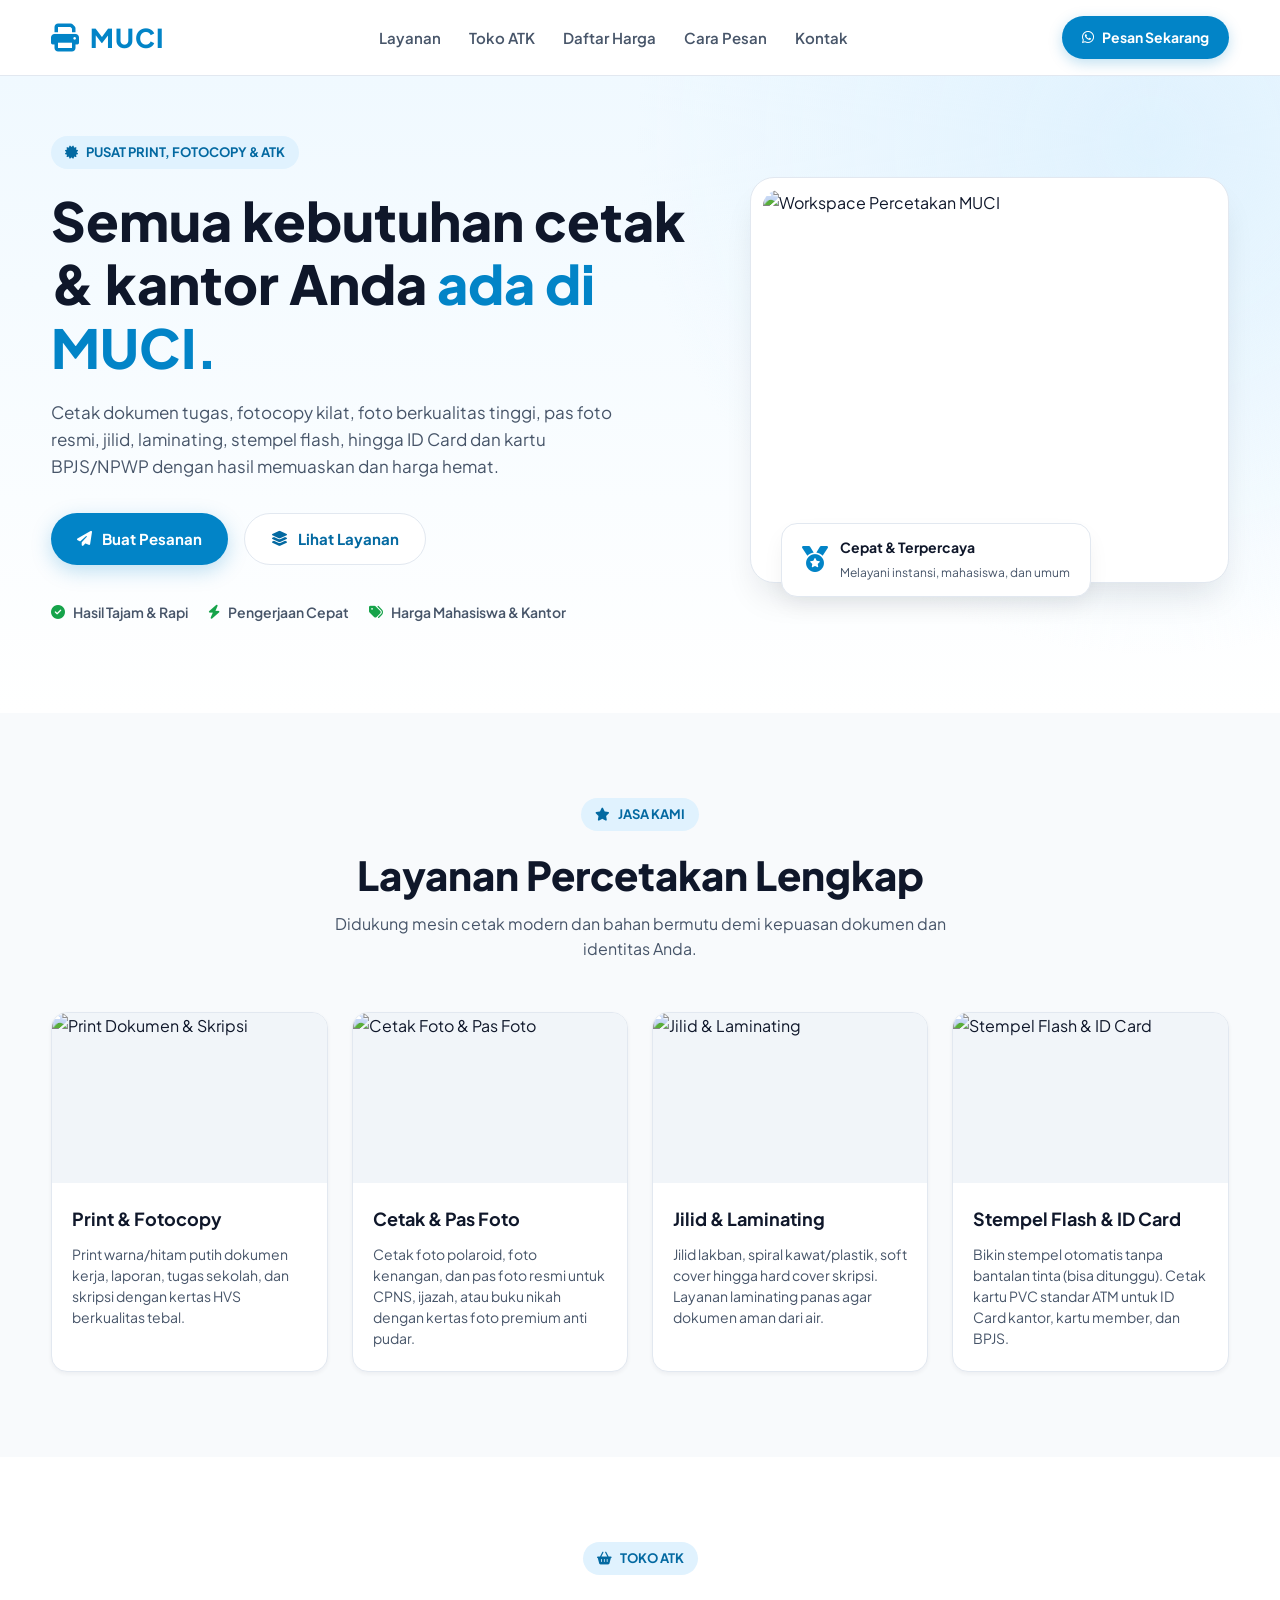
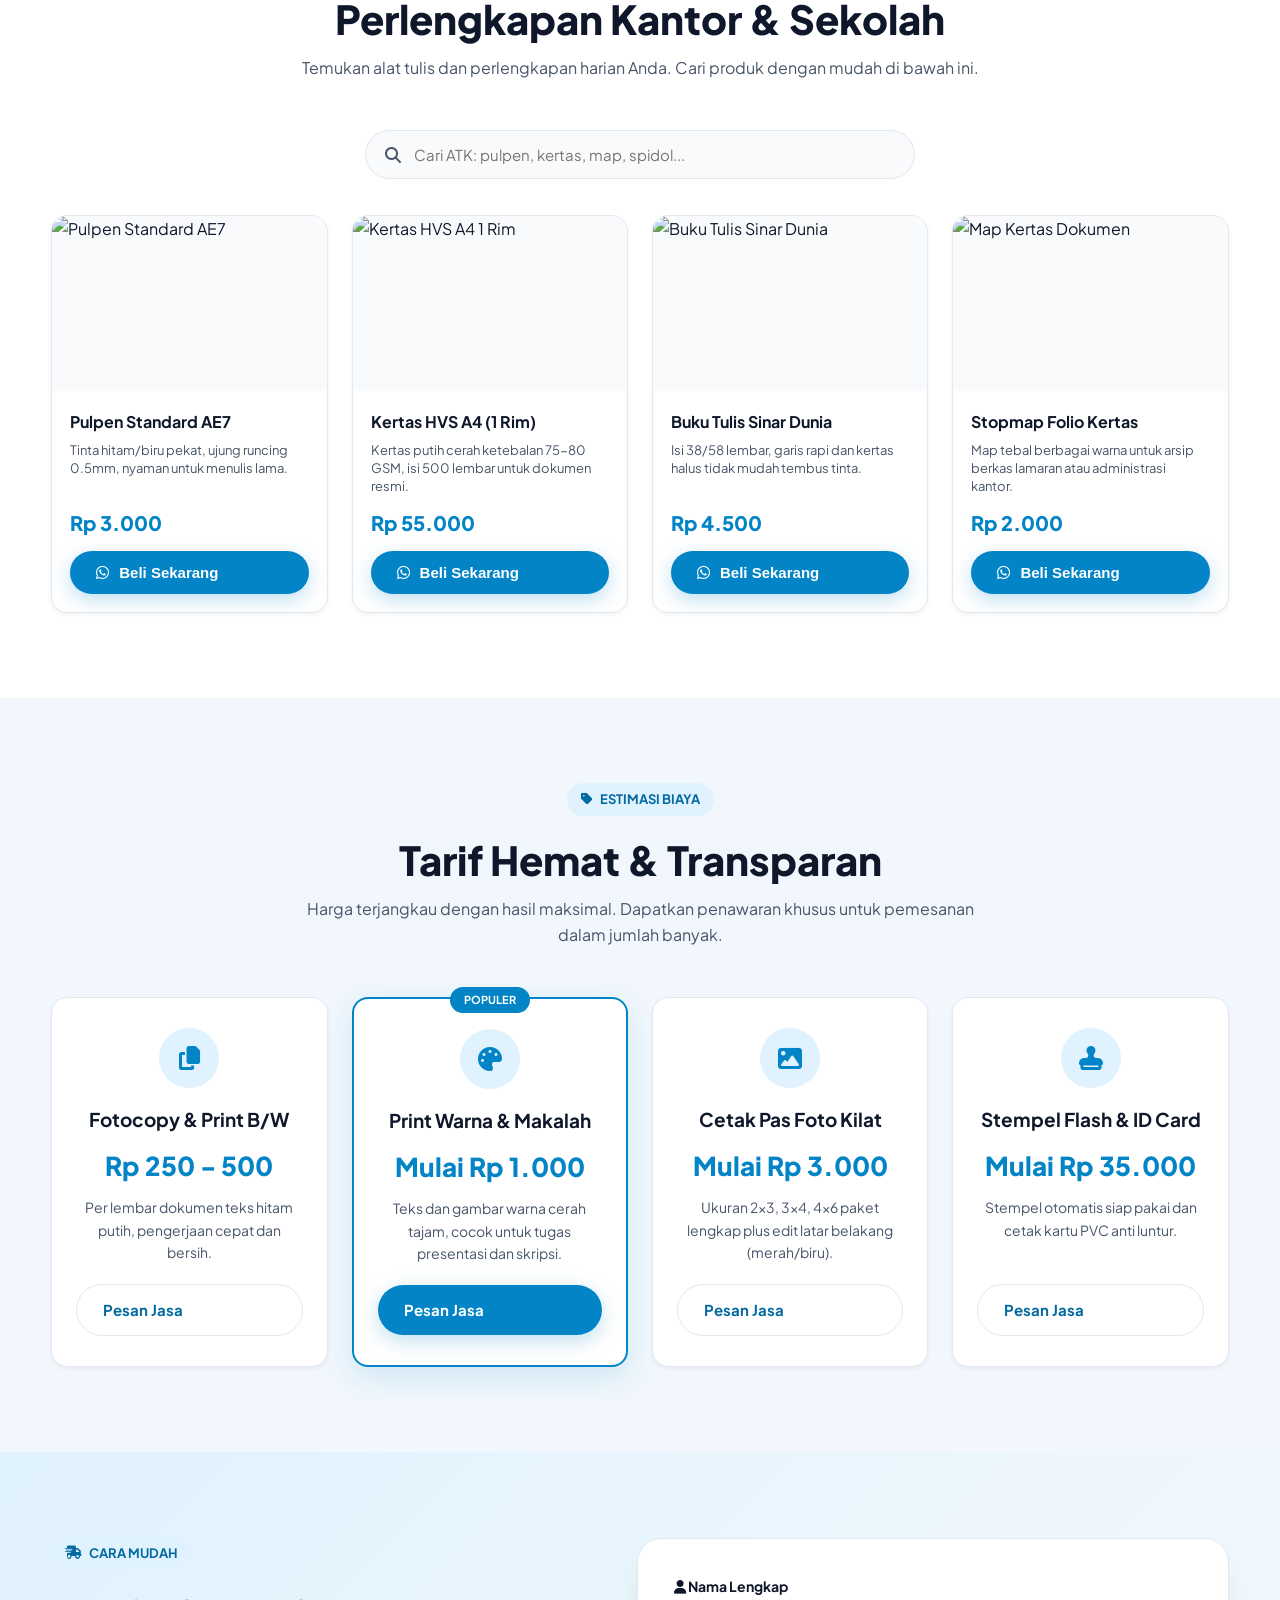
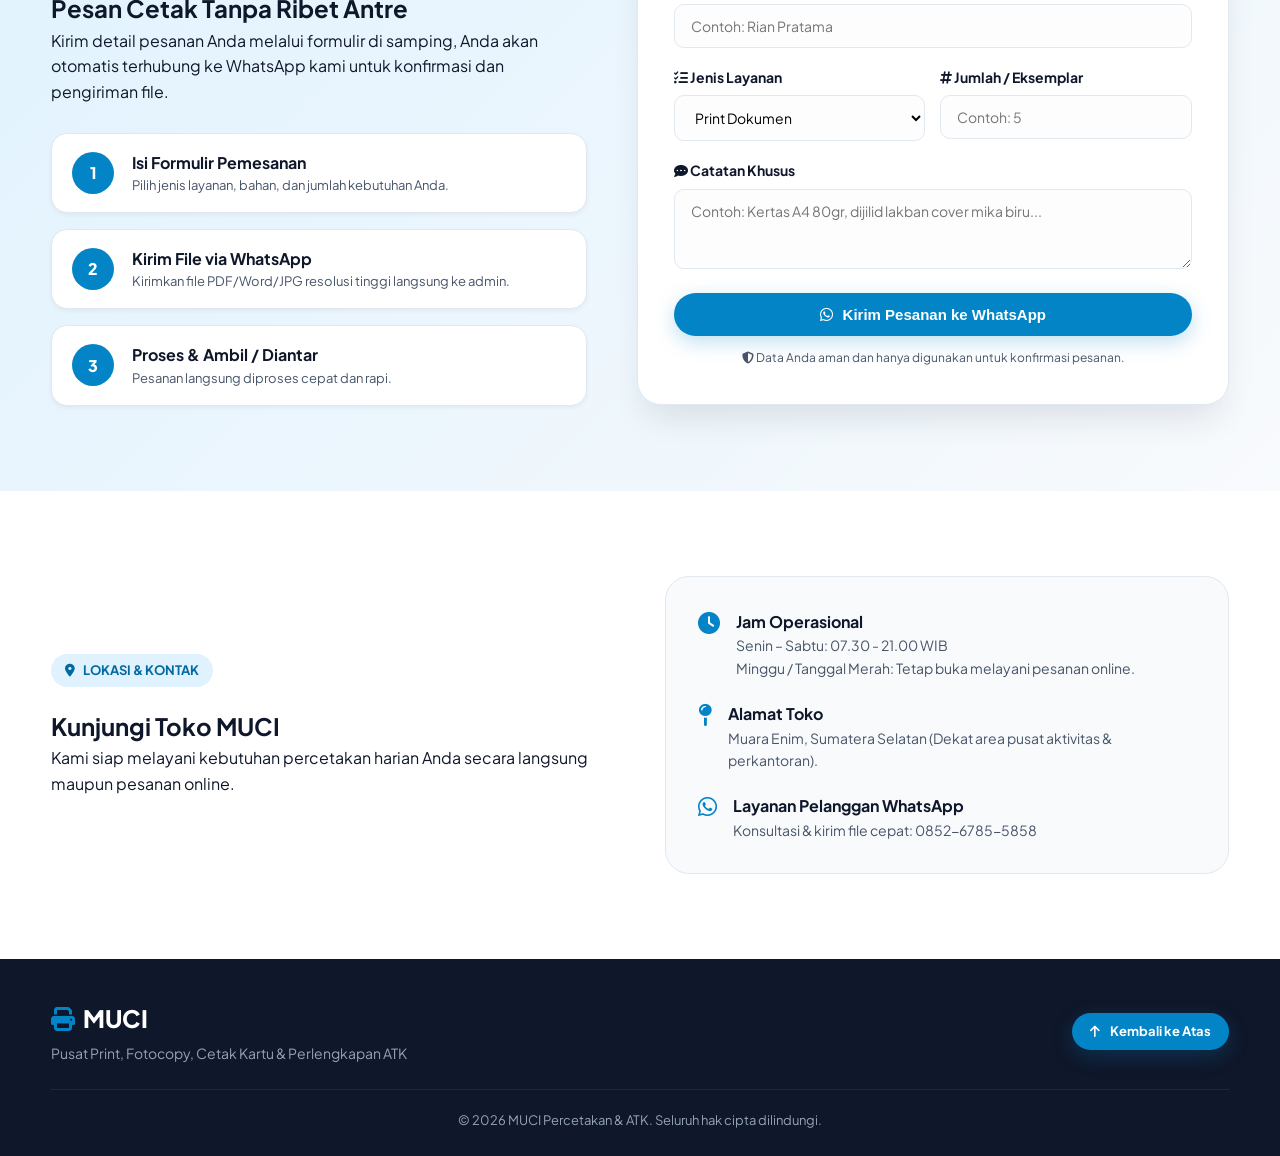
==== commit 4d2009d8: "Update index lama.html" ====
--- a/index lama.html
+++ b/index lama.html
@@ -4,756 +4,795 @@
 <meta charset="UTF-8">
 <meta name="viewport" content="width=device-width, initial-scale=1.0">
 
-<title>MUCI ATK | Toko Alat Tulis Kantor Muara Enim</title>
-
-<meta name="description" content="MUCI ATK - Pusat alat tulis kantor, perlengkapan sekolah dan kebutuhan kantor dengan harga terjangkau di Muara Enim.">
-
-<meta name="theme-color" content="#2563eb">
+<title>MUCI — Pusat Print, Fotocopy & ATK Berkualitas</title>
+
+<meta name="description" content="MUCI menyediakan jasa print dokumen, fotocopy, cetak foto, pas foto, laminating, jilid, stempel flash, ID Card, dan perlengkapan ATK lengkap di Muara Enim.">
+<meta property="og:title" content="MUCI — Pusat Print, Fotocopy & ATK">
+<meta property="og:description" content="Solusi cepat, rapi, dan terjangkau untuk cetak dokumen, stempel flash, cetak kartu, dan kebutuhan ATK.">
+<meta property="og:image" content="https://images.unsplash.com/photo-1562654501-a0ccc0fc3fb1?auto=format&fit=crop&w=1200&q=80">
+<meta property="og:type" content="website">
+
+<link rel="preconnect" href="https://fonts.googleapis.com">
+<link rel="preconnect" href="https://fonts.gstatic.com" crossorigin>
+<link href="https://fonts.googleapis.com/css2?family=Plus+Jakarta+Sans:wght@400;500;600;700;800&display=swap" rel="stylesheet">
+<link rel="stylesheet" href="https://cdnjs.cloudflare.com/ajax/libs/font-awesome/6.5.1/css/all.min.css">
 
 <style>
-*{
-    box-sizing:border-box;
-    margin:0;
-    padding:0;
-}
-
-html{
-    scroll-behavior:smooth;
-}
-
-body{
-    font-family:Arial,Helvetica,sans-serif;
-    background:#f5f7fb;
-    color:#172033;
-}
-
-a{
-    text-decoration:none;
-    color:inherit;
-}
-
-button{
-    font-family:inherit;
-    cursor:pointer;
-}
-
-/* ================= HEADER ================= */
-
-header{
-    position:sticky;
-    top:0;
-    z-index:1000;
-    background:rgba(255,255,255,.96);
-    backdrop-filter:blur(12px);
-    border-bottom:1px solid #e7eaf0;
-}
-
-.navbar{
-    max-width:1200px;
-    margin:auto;
-    padding:14px 20px;
-    display:flex;
-    align-items:center;
-    justify-content:space-between;
-    gap:20px;
-}
-
-.logo{
-    display:flex;
-    align-items:center;
-    gap:10px;
-    font-weight:900;
-    font-size:25px;
-    color:#2563eb;
-}
-
-.logo-icon{
-    width:44px;
-    height:44px;
-    border-radius:13px;
-    background:linear-gradient(135deg,#2563eb,#7c3aed);
-    color:white;
-    display:flex;
-    align-items:center;
-    justify-content:center;
-    font-size:22px;
-    box-shadow:0 8px 20px rgba(37,99,235,.25);
-}
-
-.logo span{
-    color:#111827;
-}
-
-.nav-links{
-    display:flex;
-    gap:24px;
-    font-size:14px;
-    font-weight:700;
-}
-
-.nav-links a:hover{
-    color:#2563eb;
-}
-
-.cart-btn{
-    border:0;
-    background:#2563eb;
-    color:white;
-    border-radius:12px;
-    padding:11px 15px;
-    font-weight:800;
-}
-
-.cart-count{
-    background:white;
-    color:#2563eb;
-    padding:2px 7px;
-    border-radius:20px;
-    margin-left:4px;
-}
-
-/* ================= HERO ================= */
-
-.hero{
-    background:
-    radial-gradient(circle at 85% 20%,rgba(124,58,237,.28),transparent 30%),
-    radial-gradient(circle at 10% 90%,rgba(37,99,235,.2),transparent 30%),
-    linear-gradient(135deg,#0f172a,#1e3a8a);
-    color:white;
-}
-
-.hero-inner{
-    max-width:1200px;
-    min-height:500px;
-    margin:auto;
-    padding:75px 20px;
-    display:grid;
-    grid-template-columns:1.1fr .9fr;
-    align-items:center;
-    gap:50px;
-}
-
-.badge{
-    display:inline-block;
-    background:rgba(255,255,255,.13);
-    border:1px solid rgba(255,255,255,.2);
-    padding:9px 14px;
-    border-radius:30px;
-    font-size:13px;
-    font-weight:700;
-    margin-bottom:20px;
-}
-
-.hero h1{
-    font-size:clamp(40px,6vw,68px);
-    line-height:1;
-    margin-bottom:22px;
-}
-
-.hero h1 span{
-    color:#93c5fd;
-}
-
-.hero p{
-    font-size:18px;
-    line-height:1.7;
-    color:#dbeafe;
-    max-width:650px;
-}
-
-.hero-buttons{
-    display:flex;
-    gap:12px;
-    flex-wrap:wrap;
-    margin-top:28px;
-}
-
-.btn-primary,
-.btn-secondary{
-    padding:14px 20px;
-    border-radius:13px;
-    font-weight:800;
-    border:0;
-    display:inline-block;
-}
-
-.btn-primary{
-    background:white;
-    color:#1d4ed8;
-}
-
-.btn-secondary{
-    background:#22c55e;
-    color:white;
-}
-
-.hero-card{
-    background:white;
-    color:#172033;
-    border-radius:28px;
-    padding:28px;
-    box-shadow:0 30px 70px rgba(0,0,0,.25);
-    transform:rotate(1deg);
-}
-
-.hero-card h3{
-    margin-bottom:20px;
-}
-
-.mini-product{
-    display:flex;
-    align-items:center;
-    gap:14px;
-    padding:14px 0;
-    border-bottom:1px solid #edf0f5;
-}
-
-.mini-icon{
-    width:55px;
-    height:55px;
-    border-radius:15px;
-    background:#eff6ff;
-    display:flex;
-    align-items:center;
-    justify-content:center;
-    font-size:28px;
-}
-
-.mini-product strong{
-    display:block;
-    margin-bottom:5px;
-}
-
-.mini-product small{
-    color:#64748b;
-}
-
-/* ================= SECTION ================= */
-
-section{
-    padding:65px 20px;
-}
-
-.container{
-    max-width:1200px;
-    margin:auto;
-}
-
-.section-title{
-    text-align:center;
-    margin-bottom:35px;
-}
-
-.section-title h2{
-    font-size:35px;
-    margin-bottom:10px;
-}
-
-.section-title p{
-    color:#64748b;
-}
-
-/* ================= FEATURES ================= */
-
-.features{
-    display:grid;
-    grid-template-columns:repeat(4,1fr);
-    gap:18px;
-}
-
-.feature{
-    background:white;
-    border-radius:20px;
-    padding:25px;
-    text-align:center;
-    border:1px solid #e9edf3;
-    box-shadow:0 8px 25px rgba(15,23,42,.04);
-}
-
-.feature-icon{
-    font-size:35px;
-    margin-bottom:12px;
-}
-
-.feature h3{
-    margin-bottom:8px;
-}
-
-.feature p{
-    color:#64748b;
-    font-size:14px;
-    line-height:1.6;
-}
-
-/* ================= SEARCH ================= */
-
-.search-box{
-    max-width:600px;
-    margin:0 auto 28px;
-    position:relative;
-}
-
-.search-box input{
-    width:100%;
-    padding:17px 20px 17px 48px;
-    border:1px solid #dce2eb;
-    border-radius:15px;
-    outline:none;
-    font-size:15px;
-    background:white;
-}
-
-.search-box input:focus{
-    border-color:#2563eb;
-    box-shadow:0 0 0 4px rgba(37,99,235,.1);
-}
-
-.search-icon{
-    position:absolute;
-    left:18px;
-    top:16px;
-}
-
-/* ================= CATEGORY ================= */
-
-.categories{
-    display:flex;
-    gap:10px;
-    overflow-x:auto;
-    padding-bottom:12px;
-    margin-bottom:28px;
-}
-
-.categories button{
-    white-space:nowrap;
-    border:1px solid #dce2eb;
-    background:white;
-    padding:10px 17px;
-    border-radius:30px;
-    font-weight:700;
-    color:#475569;
-}
-
-.categories button.active,
-.categories button:hover{
-    background:#2563eb;
-    color:white;
-    border-color:#2563eb;
-}
-
-/* ================= PRODUCTS ================= */
-
-.products{
-    display:grid;
-    grid-template-columns:repeat(4,1fr);
-    gap:20px;
-}
-
-.product{
-    background:white;
-    border-radius:20px;
-    overflow:hidden;
-    border:1px solid #e8ebf1;
-    transition:.25s;
-    position:relative;
-}
-
-.product:hover{
-    transform:translateY(-5px);
-    box-shadow:0 18px 35px rgba(15,23,42,.1);
-}
-
-.product-img{
-    height:190px;
-    background:linear-gradient(135deg,#eff6ff,#f8fafc);
-    display:flex;
-    align-items:center;
-    justify-content:center;
-    font-size:85px;
-    position:relative;
-}
-
-.product-label{
-    position:absolute;
-    top:12px;
-    left:12px;
-    background:#ef4444;
-    color:white;
-    padding:6px 9px;
-    border-radius:8px;
-    font-size:11px;
-    font-weight:900;
-}
-
-.product-body{
-    padding:17px;
-}
-
-.product-category{
-    color:#64748b;
-    font-size:11px;
-    text-transform:uppercase;
-    font-weight:800;
-    margin-bottom:6px;
-}
-
-.product h3{
-    font-size:16px;
-    margin-bottom:9px;
-    min-height:38px;
-}
-
-.price{
-    font-size:20px;
-    color:#2563eb;
-    font-weight:900;
-    margin-bottom:4px;
-}
-
-.price-note{
-    font-size:11px;
-    color:#94a3b8;
-    margin-bottom:13px;
-}
-
-.add-cart{
-    width:100%;
-    border:0;
-    background:#2563eb;
-    color:white;
-    padding:11px;
-    border-radius:10px;
-    font-weight:800;
-}
-
-.add-cart:hover{
-    background:#1d4ed8;
-}
-
-/* ================= PRICE RULE ================= */
-
-.price-rule{
-    background:linear-gradient(135deg,#eff6ff,#eef2ff);
-}
-
-.rules{
-    display:grid;
-    grid-template-columns:repeat(3,1fr);
-    gap:20px;
-}
-
-.rule{
-    background:white;
-    padding:25px;
-    border-radius:18px;
-    border:1px solid #dbeafe;
-}
-
-.rule h3{
-    margin-bottom:10px;
-    color:#1d4ed8;
-}
-
-.rule p{
-    color:#64748b;
-    line-height:1.7;
-    font-size:14px;
-}
-
-/* ================= CTA ================= */
-
-.cta{
-    background:linear-gradient(135deg,#2563eb,#7c3aed);
-    color:white;
-    text-align:center;
-    border-radius:28px;
-    padding:50px 25px;
-}
-
-.cta h2{
-    font-size:36px;
-    margin-bottom:12px;
-}
-
-.cta p{
-    color:#dbeafe;
-    margin-bottom:25px;
-}
-
-/* ================= CONTACT ================= */
-
-.contact-grid{
-    display:grid;
-    grid-template-columns:1fr 1fr;
-    gap:25px;
-}
-
-.contact-card{
-    background:white;
-    border:1px solid #e8ebf1;
-    border-radius:20px;
-    padding:27px;
-}
-
-.contact-item{
-    display:flex;
-    gap:15px;
-    margin:18px 0;
-}
-
-.contact-item-icon{
-    width:42px;
-    height:42px;
-    background:#eff6ff;
-    border-radius:12px;
-    display:flex;
-    align-items:center;
-    justify-content:center;
-    flex-shrink:0;
-}
-
-.contact-item strong{
-    display:block;
-    margin-bottom:4px;
-}
-
-.contact-item span{
-    color:#64748b;
-    line-height:1.5;
-    font-size:14px;
-}
-
-/* ================= FOOTER ================= */
-
-footer{
-    background:#0f172a;
-    color:#cbd5e1;
-    padding:35px 20px;
-}
-
-.footer-inner{
-    max-width:1200px;
-    margin:auto;
-    display:flex;
-    justify-content:space-between;
-    gap:20px;
-    flex-wrap:wrap;
-}
-
-footer strong{
-    color:white;
-}
-
-/* ================= WHATSAPP ================= */
-
-.wa-float{
-    position:fixed;
-    right:20px;
-    bottom:20px;
-    width:60px;
-    height:60px;
-    background:#22c55e;
-    color:white;
-    border-radius:50%;
-    display:flex;
-    align-items:center;
-    justify-content:center;
-    font-size:29px;
-    box-shadow:0 10px 30px rgba(34,197,94,.35);
-    z-index:900;
-}
-
-/* ================= CART ================= */
-
-.cart-panel{
-    position:fixed;
-    top:0;
-    right:-420px;
-    width:min(400px,92vw);
-    height:100vh;
-    background:white;
-    z-index:2000;
-    box-shadow:-15px 0 50px rgba(0,0,0,.2);
-    transition:.3s;
-    display:flex;
-    flex-direction:column;
-}
-
-.cart-panel.open{
-    right:0;
-}
-
-.cart-header{
-    padding:20px;
-    border-bottom:1px solid #e5e7eb;
-    display:flex;
-    justify-content:space-between;
-    align-items:center;
-}
-
-.close-cart{
-    border:0;
-    background:#f1f5f9;
-    width:36px;
-    height:36px;
-    border-radius:10px;
-    font-size:20px;
-}
-
-.cart-items{
-    flex:1;
-    overflow:auto;
-    padding:20px;
-}
-
-.cart-item{
-    display:flex;
-    justify-content:space-between;
-    gap:10px;
-    padding:14px 0;
-    border-bottom:1px solid #edf0f4;
-}
-
-.cart-item strong{
-    display:block;
-    margin-bottom:5px;
-}
-
-.cart-item small{
-    color:#64748b;
-}
-
-.remove{
-    border:0;
-    background:#fee2e2;
-    color:#dc2626;
-    width:30px;
-    height:30px;
-    border-radius:8px;
-}
-
-.cart-footer{
-    border-top:1px solid #e5e7eb;
-    padding:20px;
-}
-
-.total{
-    display:flex;
-    justify-content:space-between;
-    font-size:20px;
-    font-weight:900;
-    margin-bottom:15px;
-}
-
-.checkout{
-    width:100%;
-    padding:14px;
-    border:0;
-    border-radius:12px;
-    background:#22c55e;
-    color:white;
-    font-weight:900;
-    font-size:15px;
-}
-
-.overlay{
-    position:fixed;
-    inset:0;
-    background:rgba(15,23,42,.5);
-    z-index:1500;
-    display:none;
-}
-
-.overlay.show{
-    display:block;
-}
-
-/* ================= MOBILE ================= */
-
-@media(max-width:950px){
-
-    .products{
-        grid-template-columns:repeat(3,1fr);
+/* =====================================================
+   ROOT & VARIABLES
+===================================================== */
+:root {
+    --primary: #0284c7;
+    --primary-dark: #0369a1;
+    --primary-light: #e0f2fe;
+    --accent: #2563eb;
+    --accent-hover: #1d4ed8;
+    --success: #16a34a;
+    --dark: #0f172a;
+    --slate: #475569;
+    --light-bg: #f8fafc;
+    --card-bg: #ffffff;
+    --border: #e2e8f0;
+    --radius-sm: 10px;
+    --radius-md: 16px;
+    --radius-lg: 24px;
+    --shadow-sm: 0 2px 4px rgba(15, 23, 42, 0.05);
+    --shadow-md: 0 10px 25px -5px rgba(15, 23, 42, 0.08);
+    --shadow-lg: 0 20px 35px -10px rgba(15, 23, 42, 0.12);
+}
+
+/* =====================================================
+   RESET & BASE STYLES
+===================================================== */
+* {
+    margin: 0;
+    padding: 0;
+    box-sizing: border-box;
+}
+
+html {
+    scroll-behavior: smooth;
+}
+
+body {
+    font-family: 'Plus Jakarta Sans', sans-serif;
+    background: var(--light-bg);
+    color: var(--dark);
+    line-height: 1.6;
+}
+
+a {
+    text-decoration: none;
+    color: inherit;
+}
+
+img {
+    max-width: 100%;
+    height: auto;
+    display: block;
+}
+
+.container {
+    width: min(1200px, 92%);
+    margin: auto;
+}
+
+/* =====================================================
+   NAVBAR
+===================================================== */
+.header-wrap {
+    position: sticky;
+    top: 0;
+    z-index: 999;
+    background: rgba(255, 255, 255, 0.92);
+    backdrop-filter: blur(12px);
+    border-bottom: 1px solid var(--border);
+}
+
+.nav {
+    display: flex;
+    align-items: center;
+    justify-content: space-between;
+    height: 75px;
+}
+
+.brand {
+    display: flex;
+    align-items: center;
+    gap: 10px;
+    font-size: 26px;
+    font-weight: 800;
+    color: var(--primary);
+    letter-spacing: 1px;
+}
+
+.brand i {
+    font-size: 28px;
+}
+
+.nav-links {
+    display: flex;
+    gap: 28px;
+}
+
+.nav-links a {
+    color: var(--slate);
+    font-weight: 600;
+    font-size: 15px;
+    transition: color 0.2s;
+}
+
+.nav-links a:hover {
+    color: var(--primary);
+}
+
+.nav-wa {
+    display: inline-flex;
+    align-items: center;
+    gap: 8px;
+    background: var(--primary);
+    color: white;
+    padding: 10px 20px;
+    border-radius: 50px;
+    font-weight: 700;
+    font-size: 14px;
+    transition: all 0.3s;
+    box-shadow: 0 4px 14px rgba(2, 132, 199, 0.25);
+}
+
+.nav-wa:hover {
+    background: var(--primary-dark);
+    transform: translateY(-2px);
+}
+
+/* =====================================================
+   HERO
+===================================================== */
+.hero {
+    padding: 60px 0 90px;
+    background: radial-gradient(circle at 90% 10%, #e0f2fe 0%, transparent 40%),
+                linear-gradient(180deg, #f0f9ff 0%, #ffffff 100%);
+}
+
+.hero-grid {
+    display: grid;
+    grid-template-columns: 1.15fr 0.85fr;
+    align-items: center;
+    gap: 50px;
+}
+
+.eyebrow {
+    display: inline-flex;
+    align-items: center;
+    gap: 8px;
+    background: var(--primary-light);
+    color: var(--primary-dark);
+    padding: 6px 14px;
+    border-radius: 50px;
+    font-size: 13px;
+    font-weight: 700;
+    margin-bottom: 20px;
+}
+
+.hero h1 {
+    font-size: clamp(34px, 4.2vw, 54px);
+    line-height: 1.18;
+    color: var(--dark);
+    font-weight: 800;
+}
+
+.hero h1 span {
+    color: var(--primary);
+}
+
+.lead {
+    margin-top: 20px;
+    color: var(--slate);
+    font-size: 17px;
+    max-width: 580px;
+}
+
+.hero-actions {
+    display: flex;
+    gap: 16px;
+    margin-top: 32px;
+    flex-wrap: wrap;
+}
+
+.btn {
+    display: inline-flex;
+    align-items: center;
+    gap: 10px;
+    cursor: pointer;
+    padding: 13px 26px;
+    border-radius: 50px;
+    font-size: 15px;
+    font-weight: 700;
+    transition: all 0.25s ease;
+    border: none;
+}
+
+.btn.primary {
+    background: var(--primary);
+    color: white;
+    box-shadow: 0 6px 20px rgba(2, 132, 199, 0.25);
+}
+
+.btn.primary:hover {
+    background: var(--primary-dark);
+    transform: translateY(-2px);
+}
+
+.btn.secondary {
+    background: white;
+    color: var(--primary-dark);
+    border: 1.5px solid var(--border);
+}
+
+.btn.secondary:hover {
+    background: var(--primary-light);
+    border-color: var(--primary);
+    transform: translateY(-2px);
+}
+
+.trust-row {
+    display: flex;
+    flex-wrap: wrap;
+    gap: 20px;
+    margin-top: 36px;
+    color: var(--slate);
+    font-size: 14px;
+    font-weight: 600;
+}
+
+.trust-item {
+    display: flex;
+    align-items: center;
+    gap: 8px;
+}
+
+.trust-item i {
+    color: var(--success);
+}
+
+.hero-card {
+    position: relative;
+    border-radius: var(--radius-lg);
+    padding: 12px;
+    background: white;
+    box-shadow: var(--shadow-lg);
+    border: 1px solid var(--border);
+}
+
+.hero-card img {
+    width: 100%;
+    height: 380px;
+    object-fit: cover;
+    border-radius: var(--radius-md);
+}
+
+.hero-badge {
+    position: absolute;
+    bottom: -15px;
+    left: 30px;
+    background: white;
+    border: 1px solid var(--border);
+    padding: 12px 20px;
+    border-radius: var(--radius-md);
+    box-shadow: var(--shadow-md);
+    display: flex;
+    align-items: center;
+    gap: 12px;
+}
+
+.hero-badge i {
+    font-size: 26px;
+    color: var(--primary);
+}
+
+.hero-badge strong {
+    font-size: 14px;
+    display: block;
+    color: var(--dark);
+}
+
+.hero-badge span {
+    font-size: 12px;
+    color: var(--slate);
+}
+
+/* =====================================================
+   SECTION COMMON
+===================================================== */
+.section {
+    padding: 85px 0;
+}
+
+.section-heading {
+    text-align: center;
+    max-width: 680px;
+    margin: 0 auto 50px;
+}
+
+.section-heading h2 {
+    font-size: clamp(28px, 3.5vw, 40px);
+    color: var(--dark);
+    font-weight: 800;
+    margin-bottom: 12px;
+    line-height: 1.2;
+}
+
+.section-heading p {
+    color: var(--slate);
+    font-size: 16px;
+}
+
+/* =====================================================
+   SERVICES SECTION
+===================================================== */
+.service-grid {
+    display: grid;
+    grid-template-columns: repeat(4, 1fr);
+    gap: 24px;
+}
+
+.service-card {
+    background: var(--card-bg);
+    border: 1px solid var(--border);
+    border-radius: var(--radius-md);
+    overflow: hidden;
+    transition: all 0.3s ease;
+    box-shadow: var(--shadow-sm);
+    display: flex;
+    flex-direction: column;
+}
+
+.service-card:hover {
+    transform: translateY(-8px);
+    box-shadow: var(--shadow-lg);
+    border-color: var(--primary);
+}
+
+.service-img-wrap {
+    height: 170px;
+    overflow: hidden;
+    position: relative;
+    background: #f1f5f9;
+}
+
+.service-img-wrap img {
+    width: 100%;
+    height: 100%;
+    object-fit: cover;
+    transition: transform 0.4s ease;
+}
+
+.service-card:hover .service-img-wrap img {
+    transform: scale(1.06);
+}
+
+.service-content {
+    padding: 22px 20px;
+    flex: 1;
+    display: flex;
+    flex-direction: column;
+}
+
+.service-content h3 {
+    font-size: 18px;
+    font-weight: 700;
+    color: var(--dark);
+    margin-bottom: 10px;
+}
+
+.service-content p {
+    font-size: 14px;
+    color: var(--slate);
+    flex: 1;
+    line-height: 1.5;
+}
+
+/* =====================================================
+   PRICING SECTION
+===================================================== */
+.price-section {
+    background: #f1f7fc;
+}
+
+.price-grid {
+    display: grid;
+    grid-template-columns: repeat(4, 1fr);
+    gap: 24px;
+}
+
+.price-card {
+    background: white;
+    border: 1px solid var(--border);
+    border-radius: var(--radius-md);
+    padding: 30px 24px;
+    text-align: center;
+    box-shadow: var(--shadow-sm);
+    transition: all 0.3s ease;
+    display: flex;
+    flex-direction: column;
+    position: relative;
+}
+
+.price-card.featured {
+    border: 2px solid var(--primary);
+    box-shadow: 0 10px 30px rgba(2, 132, 199, 0.15);
+}
+
+.price-card:hover {
+    transform: translateY(-6px);
+    box-shadow: var(--shadow-lg);
+}
+
+.featured-ribbon {
+    position: absolute;
+    top: -12px;
+    left: 50%;
+    transform: translateX(-50%);
+    background: var(--primary);
+    color: white;
+    font-size: 11px;
+    font-weight: 700;
+    padding: 4px 14px;
+    border-radius: 20px;
+    text-transform: uppercase;
+}
+
+.price-icon-box {
+    width: 60px;
+    height: 60px;
+    background: var(--primary-light);
+    color: var(--primary);
+    border-radius: 50%;
+    display: flex;
+    align-items: center;
+    justify-content: center;
+    font-size: 24px;
+    margin: 0 auto 16px;
+}
+
+.price-card h3 {
+    font-size: 19px;
+    font-weight: 700;
+    color: var(--dark);
+    margin-bottom: 10px;
+}
+
+.price-card strong {
+    font-size: 26px;
+    font-weight: 800;
+    color: var(--primary);
+    margin-bottom: 10px;
+    display: block;
+}
+
+.price-card p {
+    font-size: 14px;
+    color: var(--slate);
+    flex: 1;
+    margin-bottom: 20px;
+}
+
+.price-card .btn {
+    width: 100%;
+}
+
+/* =====================================================
+   ATK SECTION & SEARCH
+===================================================== */
+.atk-section {
+    background: white;
+}
+
+.atk-toolbar {
+    max-width: 550px;
+    margin: 0 auto 36px;
+    position: relative;
+}
+
+.atk-toolbar i {
+    position: absolute;
+    left: 20px;
+    top: 50%;
+    transform: translateY(-50%);
+    color: var(--slate);
+    font-size: 16px;
+}
+
+.atk-search {
+    width: 100%;
+    padding: 14px 20px 14px 48px;
+    border: 1.5px solid var(--border);
+    border-radius: 50px;
+    outline: none;
+    font-size: 15px;
+    font-family: inherit;
+    transition: all 0.25s;
+    background: var(--light-bg);
+}
+
+.atk-search:focus {
+    border-color: var(--primary);
+    background: white;
+    box-shadow: 0 0 0 4px rgba(2, 132, 199, 0.12);
+}
+
+.atk-grid {
+    display: grid;
+    grid-template-columns: repeat(4, 1fr);
+    gap: 24px;
+}
+
+.atk-card {
+    background: white;
+    border: 1px solid var(--border);
+    border-radius: var(--radius-md);
+    overflow: hidden;
+    display: flex;
+    flex-direction: column;
+    box-shadow: var(--shadow-sm);
+    transition: all 0.3s;
+}
+
+.atk-card:hover {
+    transform: translateY(-6px);
+    box-shadow: var(--shadow-lg);
+    border-color: var(--primary);
+}
+
+.atk-image-box {
+    height: 175px;
+    overflow: hidden;
+    background: #f8fafc;
+}
+
+.atk-image-box img {
+    width: 100%;
+    height: 100%;
+    object-fit: cover;
+    transition: transform 0.35s ease;
+}
+
+.atk-card:hover .atk-image-box img {
+    transform: scale(1.08);
+}
+
+.atk-body {
+    padding: 18px;
+    flex: 1;
+    display: flex;
+    flex-direction: column;
+}
+
+.atk-body h3 {
+    font-size: 16px;
+    font-weight: 700;
+    color: var(--dark);
+    margin-bottom: 6px;
+}
+
+.atk-body p {
+    font-size: 13px;
+    color: var(--slate);
+    flex: 1;
+    line-height: 1.4;
+}
+
+.atk-price {
+    font-size: 20px;
+    font-weight: 800;
+    color: var(--primary);
+    margin: 12px 0;
+}
+
+/* =====================================================
+   ORDER SECTION
+===================================================== */
+.order-section {
+    background: linear-gradient(135deg, #e0f2fe 0%, #f8fafc 100%);
+}
+
+.order-wrap {
+    display: grid;
+    grid-template-columns: 0.95fr 1.05fr;
+    gap: 50px;
+    align-items: center;
+}
+
+.order-steps {
+    display: flex;
+    flex-direction: column;
+    gap: 16px;
+    margin-top: 28px;
+}
+
+.step-card {
+    display: flex;
+    align-items: center;
+    gap: 18px;
+    background: white;
+    padding: 16px 20px;
+    border-radius: var(--radius-md);
+    border: 1px solid var(--border);
+    box-shadow: var(--shadow-sm);
+}
+
+.step-number {
+    width: 42px;
+    height: 42px;
+    border-radius: 50%;
+    background: var(--primary);
+    color: white;
+    display: flex;
+    align-items: center;
+    justify-content: center;
+    font-weight: 800;
+    font-size: 16px;
+    flex-shrink: 0;
+}
+
+.order-form {
+    background: white;
+    padding: 36px;
+    border-radius: var(--radius-lg);
+    box-shadow: var(--shadow-lg);
+    border: 1px solid var(--border);
+}
+
+.form-group {
+    margin-bottom: 18px;
+}
+
+.form-group label {
+    display: block;
+    font-size: 14px;
+    font-weight: 700;
+    color: var(--dark);
+    margin-bottom: 7px;
+}
+
+.form-group input,
+.form-group select,
+.form-group textarea {
+    width: 100%;
+    padding: 12px 16px;
+    border: 1.5px solid var(--border);
+    border-radius: var(--radius-sm);
+    font-family: inherit;
+    font-size: 14px;
+    outline: none;
+    transition: all 0.2s;
+    background: #fdfdfd;
+}
+
+.form-group input:focus,
+.form-group select:focus,
+.form-group textarea:focus {
+    border-color: var(--primary);
+    box-shadow: 0 0 0 3px rgba(2, 132, 199, 0.15);
+    background: white;
+}
+
+.two-col {
+    display: grid;
+    grid-template-columns: 1fr 1fr;
+    gap: 15px;
+}
+
+/* =====================================================
+   CONTACT SECTION
+===================================================== */
+.contact-section {
+    background: white;
+}
+
+.contact-grid {
+    display: grid;
+    grid-template-columns: 1fr 1fr;
+    gap: 50px;
+    align-items: center;
+}
+
+.contact-box {
+    background: #f8fafc;
+    border: 1px solid var(--border);
+    border-radius: var(--radius-lg);
+    padding: 32px;
+}
+
+.contact-item {
+    display: flex;
+    gap: 16px;
+    margin-bottom: 22px;
+}
+
+.contact-item:last-child {
+    margin-bottom: 0;
+}
+
+.contact-item i {
+    font-size: 22px;
+    color: var(--primary);
+    margin-top: 3px;
+}
+
+/* =====================================================
+   FOOTER
+===================================================== */
+footer {
+    background: var(--dark);
+    color: white;
+    padding: 40px 0 25px;
+}
+
+.footer-inner {
+    display: flex;
+    justify-content: space-between;
+    align-items: center;
+    border-bottom: 1px solid #1e293b;
+    padding-bottom: 25px;
+    margin-bottom: 20px;
+}
+
+.footer-copy {
+    text-align: center;
+    color: #94a3b8;
+    font-size: 13px;
+}
+
+/* =====================================================
+   RESPONSIVE
+===================================================== */
+@media (max-width: 1024px) {
+    .service-grid,
+    .price-grid,
+    .atk-grid {
+        grid-template-columns: repeat(2, 1fr);
     }
-
-    .features{
-        grid-template-columns:repeat(2,1fr);
+    .hero-grid,
+    .order-wrap,
+    .contact-grid {
+        grid-template-columns: 1fr;
     }
-
-    .hero-inner{
-        grid-template-columns:1fr;
+    .hero-card {
+        max-width: 550px;
+        margin: auto;
     }
 }
 
-@media(max-width:650px){
-
-    .nav-links{
-        display:none;
+@media (max-width: 640px) {
+    .nav {
+        flex-direction: column;
+        height: auto;
+        padding: 16px 0;
+        gap: 12px;
     }
-
-    .navbar{
-        padding:10px 15px;
+    .nav-links {
+        gap: 16px;
+        font-size: 14px;
+        flex-wrap: wrap;
+        justify-content: center;
     }
-
-    .logo{
-        font-size:21px;
+    .service-grid,
+    .price-grid,
+    .atk-grid,
+    .two-col {
+        grid-template-columns: 1fr;
     }
-
-    .logo-icon{
-        width:38px;
-        height:38px;
+    .hero h1 {
+        font-size: 32px;
     }
-
-    .hero-inner{
-        padding:55px 18px;
+    .order-form {
+        padding: 24px;
     }
-
-    .hero h1{
-        font-size:44px;
-    }
-
-    .hero p{
-        font-size:16px;
-    }
-
-    section{
-        padding:45px 15px;
-    }
-
-    .products{
-        grid-template-columns:repeat(2,1fr);
-        gap:12px;
-    }
-
-    .product-img{
-        height:145px;
-        font-size:65px;
-    }
-
-    .product-body{
-        padding:13px;
-    }
-
-    .product h3{
-        font-size:14px;
-    }
-
-    .price{
-        font-size:17px;
-    }
-
-    .features,
-    .rules,
-    .contact-grid{
-        grid-template-columns:1fr;
-    }
-
-    .section-title h2{
-        font-size:28px;
-    }
-
-    .cta h2{
-        font-size:28px;
+    .footer-inner {
+        flex-direction: column;
+        gap: 16px;
+        text-align: center;
     }
 }
 </style>
@@ -761,1486 +800,446 @@
 
 <body>
 
-<!-- ================= HEADER ================= -->
-
-<header>
-
-<nav class="navbar">
-
-<a href="#" class="logo">
-<div class="logo-icon">✏️</div>
-MUCI <span>ATK</span>
-</a>
-
-<div class="nav-links">
-<a href="#produk">Produk</a>
-<a href="#harga">Ketentuan Harga</a>
-<a href="#kontak">Kontak</a>
+<div class="header-wrap">
+    <nav class="nav container">
+        <a class="brand" href="#home">
+            <i class="fa-solid fa-print"></i> MUCI
+        </a>
+
+        <div class="nav-links">
+            <a href="#layanan">Layanan</a>
+            <a href="#atk">Toko ATK</a>
+            <a href="#harga">Daftar Harga</a>
+            <a href="#pesan">Cara Pesan</a>
+            <a href="#kontak">Kontak</a>
+        </div>
+
+        <a class="nav-wa" href="#pesan">
+            <i class="fa-brands fa-whatsapp"></i> Pesan Sekarang
+        </a>
+    </nav>
 </div>
 
-<button class="cart-btn" onclick="openCart()">
-🛒 Keranjang
-<span class="cart-count" id="cartCount">0</span>
-</button>
-
-</nav>
-
+<header class="hero">
+    <div id="home" class="hero-grid container">
+        <div class="hero-copy">
+            <span class="eyebrow">
+                <i class="fa-solid fa-certificate"></i> PUSAT PRINT, FOTOCOPY & ATK
+            </span>
+
+            <h1>
+                Semua kebutuhan cetak & kantor Anda <span>ada di MUCI.</span>
+            </h1>
+
+            <p class="lead">
+                Cetak dokumen tugas, fotocopy kilat, foto berkualitas tinggi, pas foto resmi, jilid, laminating, stempel flash, hingga ID Card dan kartu BPJS/NPWP dengan hasil memuaskan dan harga hemat.
+            </p>
+
+            <div class="hero-actions">
+                <a class="btn primary" href="#pesan">
+                    <i class="fa-solid fa-paper-plane"></i> Buat Pesanan
+                </a>
+                <a class="btn secondary" href="#layanan">
+                    <i class="fa-solid fa-layer-group"></i> Lihat Layanan
+                </a>
+            </div>
+
+            <div class="trust-row">
+                <div class="trust-item"><i class="fa-solid fa-circle-check"></i> Hasil Tajam & Rapi</div>
+                <div class="trust-item"><i class="fa-solid fa-bolt"></i> Pengerjaan Cepat</div>
+                <div class="trust-item"><i class="fa-solid fa-tags"></i> Harga Mahasiswa & Kantor</div>
+            </div>
+        </div>
+
+        <div class="hero-card">
+            <img src="https://images.unsplash.com/photo-1562654501-a0ccc0fc3fb1?auto=format&fit=crop&w=800&q=80" alt="Workspace Percetakan MUCI">
+            <div class="hero-badge">
+                <i class="fa-solid fa-medal"></i>
+                <div>
+                    <strong>Cepat & Terpercaya</strong>
+                    <span>Melayani instansi, mahasiswa, dan umum</span>
+                </div>
+            </div>
+        </div>
+    </div>
 </header>
 
-
-<main>
-
-<!-- ================= HERO ================= -->
-
-<section class="hero">
-
-<div class="hero-inner">
-
-<div>
-
-<div class="badge">
-📚 PUSAT ATK & PERLENGKAPAN KANTOR
-</div>
-
-<h1>
-Semua kebutuhan ATK,
-<span>ada di MUCI.</span>
-</h1>
-
-<p>
-Belanja alat tulis kantor, perlengkapan sekolah dan kebutuhan
-sehari-hari dengan harga terjangkau. Pilih produk, masukkan
-keranjang, lalu pesan melalui WhatsApp.
-</p>
-
-<div class="hero-buttons">
-
-<a href="#produk" class="btn-primary">
-🛍️ Lihat Produk
-</a>
-
-<a href="https://wa.me/6285185207306?text=Halo%20MUCI%20ATK%2C%20saya%20ingin%20bertanya%20tentang%20produk."
-class="btn-secondary">
-💬 Pesan WhatsApp
-</a>
-
-</div>
-
-</div>
-
-
-<div class="hero-card">
-
-<h3>🔥 Produk Favorit MUCI</h3>
-
-<div class="mini-product">
-<div class="mini-icon">📒</div>
-<div>
-<strong>Buku Tulis</strong>
-<small>Mulai Rp 4.000</small>
-</div>
-</div>
-
-<div class="mini-product">
-<div class="mini-icon">🖊️</div>
-<div>
-<strong>Pulpen</strong>
-<small>Mulai Rp 2.500</small>
-</div>
-</div>
-
-<div class="mini-product">
-<div class="mini-icon">📄</div>
-<div>
-<strong>Kertas A4</strong>
-<small>Mulai Rp 55.000</small>
-</div>
-</div>
-
-<div class="mini-product">
-<div class="mini-icon">📁</div>
-<div>
-<strong>Map & Folder</strong>
-<small>Mulai Rp 2.000</small>
-</div>
-</div>
-
-</div>
-
-</div>
-
+<section id="layanan" class="section">
+    <div class="container">
+        <div class="section-heading">
+            <span class="eyebrow"><i class="fa-solid fa-star"></i> JASA KAMI</span>
+            <h2>Layanan Percetakan Lengkap</h2>
+            <p>Didukung mesin cetak modern dan bahan bermutu demi kepuasan dokumen dan identitas Anda.</p>
+        </div>
+
+        <div class="service-grid">
+            <div class="service-card">
+                <div class="service-img-wrap">
+                    <img src="https://images.unsplash.com/photo-1589330694653-dad6d3240e2b?auto=format&fit=crop&w=600&q=80" alt="Print Dokumen & Skripsi">
+                </div>
+                <div class="service-content">
+                    <h3>Print & Fotocopy</h3>
+                    <p>Print warna/hitam putih dokumen kerja, laporan, tugas sekolah, dan skripsi dengan kertas HVS berkualitas tebal.</p>
+                </div>
+            </div>
+
+            <div class="service-card">
+                <div class="service-img-wrap">
+                    <img src="https://images.unsplash.com/photo-1516035069371-29a1b244cc32?auto=format&fit=crop&w=600&q=80" alt="Cetak Foto & Pas Foto">
+                </div>
+                <div class="service-content">
+                    <h3>Cetak & Pas Foto</h3>
+                    <p>Cetak foto polaroid, foto kenangan, dan pas foto resmi untuk CPNS, ijazah, atau buku nikah dengan kertas foto premium anti pudar.</p>
+                </div>
+            </div>
+
+            <div class="service-card">
+                <div class="service-img-wrap">
+                    <img src="https://images.unsplash.com/photo-1586075010923-2dd4570fb338?auto=format&fit=crop&w=600&q=80" alt="Jilid & Laminating">
+                </div>
+                <div class="service-content">
+                    <h3>Jilid & Laminating</h3>
+                    <p>Jilid lakban, spiral kawat/plastik, soft cover hingga hard cover skripsi. Layanan laminating panas agar dokumen aman dari air.</p>
+                </div>
+            </div>
+
+            <div class="service-card">
+                <div class="service-img-wrap">
+                    <img src="https://images.unsplash.com/photo-1589829545856-d10d557cf95f?auto=format&fit=crop&w=600&q=80" alt="Stempel Flash & ID Card">
+                </div>
+                <div class="service-content">
+                    <h3>Stempel Flash & ID Card</h3>
+                    <p>Bikin stempel otomatis tanpa bantalan tinta (bisa ditunggu). Cetak kartu PVC standar ATM untuk ID Card kantor, kartu member, dan BPJS.</p>
+                </div>
+            </div>
+        </div>
+    </div>
 </section>
 
-
-<!-- ================= FEATURES ================= -->
-
-<section>
-
-<div class="container">
-
-<div class="features">
-
-<div class="feature">
-<div class="feature-icon">💰</div>
-<h3>Harga Terjangkau</h3>
-<p>
-Harga bersahabat untuk kebutuhan sekolah,
-kantor dan rumah.
-</p>
-</div>
-
-<div class="feature">
-<div class="feature-icon">📦</div>
-<h3>Belanja Banyak</h3>
-<p>
-Tersedia harga khusus untuk pembelian
-dalam jumlah banyak.
-</p>
-</div>
-
-<div class="feature">
-<div class="feature-icon">⚡</div>
-<h3>Pesan Mudah</h3>
-<p>
-Pilih produk dan kirim daftar belanja
-langsung melalui WhatsApp.
-</p>
-</div>
-
-<div class="feature">
-<div class="feature-icon">🏪</div>
-<h3>Lokasi Strategis</h3>
-<p>
-Melayani kebutuhan ATK di wilayah
-Muara Enim dan sekitarnya.
-</p>
-</div>
-
-</div>
-
-</div>
-
+<section id="atk" class="section atk-section">
+    <div class="container">
+        <div class="section-heading">
+            <span class="eyebrow"><i class="fa-solid fa-basket-shopping"></i> TOKO ATK</span>
+            <h2>Perlengkapan Kantor & Sekolah</h2>
+            <p>Temukan alat tulis dan perlengkapan harian Anda. Cari produk dengan mudah di bawah ini.</p>
+        </div>
+
+        <div class="atk-toolbar">
+            <i class="fa-solid fa-magnifying-glass"></i>
+            <input id="atkSearch" class="atk-search" type="search" placeholder="Cari ATK: pulpen, kertas, map, spidol...">
+        </div>
+
+        <div id="atkGrid" class="atk-grid">
+            <div class="atk-card" data-name="pulpen standard ae7 pen bolpoin">
+                <div class="atk-image-box">
+                    <img src="https://images.unsplash.com/photo-1585336261024-64ed7d80e15b?auto=format&fit=crop&w=500&q=80" alt="Pulpen Standard AE7">
+                </div>
+                <div class="atk-body">
+                    <h3>Pulpen Standard AE7</h3>
+                    <p>Tinta hitam/biru pekat, ujung runcing 0.5mm, nyaman untuk menulis lama.</p>
+                    <div class="atk-price">Rp 3.000</div>
+                    <button class="btn primary" onclick="pesanATK('Pulpen Standard AE7', 'Rp 3.000')">
+                        <i class="fa-brands fa-whatsapp"></i> Beli Sekarang
+                    </button>
+                </div>
+            </div>
+
+            <div class="atk-card" data-name="kertas hvs a4 75gr rim sidu paperone">
+                <div class="atk-image-box">
+                    <img src="https://images.unsplash.com/photo-1607604276583-eef5d076aa5f?auto=format&fit=crop&w=500&q=80" alt="Kertas HVS A4 1 Rim">
+                </div>
+                <div class="atk-body">
+                    <h3>Kertas HVS A4 (1 Rim)</h3>
+                    <p>Kertas putih cerah ketebalan 75-80 GSM, isi 500 lembar untuk dokumen resmi.</p>
+                    <div class="atk-price">Rp 55.000</div>
+                    <button class="btn primary" onclick="pesanATK('Kertas HVS A4 (1 Rim)', 'Rp 55.000')">
+                        <i class="fa-brands fa-whatsapp"></i> Beli Sekarang
+                    </button>
+                </div>
+            </div>
+
+            <div class="atk-card" data-name="buku tulis sidu kiky catatan">
+                <div class="atk-image-box">
+                    <img src="https://images.unsplash.com/photo-1544716278-ca5e3f4abd8c?auto=format&fit=crop&w=500&q=80" alt="Buku Tulis Sinar Dunia">
+                </div>
+                <div class="atk-body">
+                    <h3>Buku Tulis Sinar Dunia</h3>
+                    <p>Isi 38/58 lembar, garis rapi dan kertas halus tidak mudah tembus tinta.</p>
+                    <div class="atk-price">Rp 4.500</div>
+                    <button class="btn primary" onclick="pesanATK('Buku Tulis Sinar Dunia', 'Rp 4.500')">
+                        <i class="fa-brands fa-whatsapp"></i> Beli Sekarang
+                    </button>
+                </div>
+            </div>
+
+            <div class="atk-card" data-name="map kertas snelhechter stopmap dokumen">
+                <div class="atk-image-box">
+                    <img src="https://images.unsplash.com/photo-1586075010923-2dd4570fb338?auto=format&fit=crop&w=500&q=80" alt="Map Kertas Dokumen">
+                </div>
+                <div class="atk-body">
+                    <h3>Stopmap Folio Kertas</h3>
+                    <p>Map tebal berbagai warna untuk arsip berkas lamaran atau administrasi kantor.</p>
+                    <div class="atk-price">Rp 2.000</div>
+                    <button class="btn primary" onclick="pesanATK('Stopmap Folio Kertas', 'Rp 2.000')">
+                        <i class="fa-brands fa-whatsapp"></i> Beli Sekarang
+                    </button>
+                </div>
+            </div>
+        </div>
+
+        <p id="atkEmpty" style="display:none; text-align:center; padding: 40px; color: var(--slate); font-weight: 600;">
+            <i class="fa-solid fa-face-frown" style="font-size: 30px; margin-bottom: 10px; display:block;"></i>
+            Produk ATK yang Anda cari tidak ditemukan. Silakan hubungi kami untuk ketersediaan barang.
+        </p>
+    </div>
 </section>
 
-
-<!-- ================= PRODUCTS ================= -->
-
-<section id="produk">
-
-<div class="container">
-
-<div class="section-title">
-
-<h2>🛍️ Katalog Produk MUCI</h2>
-
-<p>
-Pilih kebutuhan ATK Anda dengan harga yang terjangkau.
-</p>
-
-</div>
-
-
-<div class="search-box">
-
-<span class="search-icon">🔍</span>
-
-<input
-type="text"
-id="search"
-placeholder="Cari pulpen, buku, kertas, map..."
-onkeyup="searchProducts()">
-
-</div>
-
-
-<div class="categories">
-
-<button class="active"
-onclick="filterCategory('all',this)">
-Semua
-</button>
-
-<button onclick="filterCategory('alat-tulis',this)">
-Alat Tulis
-</button>
-
-<button onclick="filterCategory('buku',this)">
-Buku
-</button>
-
-<button onclick="filterCategory('kertas',this)">
-Kertas
-</button>
-
-<button onclick="filterCategory('kantor',this)">
-Perlengkapan Kantor
-</button>
-
-<button onclick="filterCategory('sekolah',this)">
-Sekolah
-</button>
-
-</div>
-
-
-<div class="products" id="productList">
-
-
-<!-- PRODUK 1 -->
-
-<div class="product"
-data-category="alat-tulis"
-data-name="Pulpen Standard Biru">
-
-<div class="product-img">
-
-<span class="product-label">
-BEST SELLER
-</span>
-
-🖊️
-
-</div>
-
-<div class="product-body">
-
-<div class="product-category">
-Alat Tulis
-</div>
-
-<h3>
-Pulpen Standard Biru
-</h3>
-
-<div class="price">
-Rp 2.500
-</div>
-
-<div class="price-note">
-/ pcs
-</div>
-
-<button class="add-cart"
-onclick="addCart('Pulpen Standard Biru',2500,this)">
-+ Tambah
-</button>
-
-</div>
-
-</div>
-
-
-<!-- PRODUK 2 -->
-
-<div class="product"
-data-category="alat-tulis"
-data-name="Pensil 2B">
-
-<div class="product-img">
-✏️
-</div>
-
-<div class="product-body">
-
-<div class="product-category">
-Alat Tulis
-</div>
-
-<h3>
-Pensil 2B
-</h3>
-
-<div class="price">
-Rp 2.000
-</div>
-
-<div class="price-note">
-/ pcs
-</div>
-
-<button class="add-cart"
-onclick="addCart('Pensil 2B',2000,this)">
-+ Tambah
-</button>
-
-</div>
-
-</div>
-
-
-<!-- PRODUK 3 -->
-
-<div class="product"
-data-category="alat-tulis"
-data-name="Penghapus Putih">
-
-<div class="product-img">
-◻️
-</div>
-
-<div class="product-body">
-
-<div class="product-category">
-Alat Tulis
-</div>
-
-<h3>
-Penghapus Putih
-</h3>
-
-<div class="price">
-Rp 1.500
-</div>
-
-<div class="price-note">
-/ pcs
-</div>
-
-<button class="add-cart"
-onclick="addCart('Penghapus Putih',1500,this)">
-+ Tambah
-</button>
-
-</div>
-
-</div>
-
-
-<!-- PRODUK 4 -->
-
-<div class="product"
-data-category="alat-tulis"
-data-name="Spidol Permanen">
-
-<div class="product-img">
-🖍️
-</div>
-
-<div class="product-body">
-
-<div class="product-category">
-Alat Tulis
-</div>
-
-<h3>
-Spidol Permanen
-</h3>
-
-<div class="price">
-Rp 5.000
-</div>
-
-<div class="price-note">
-/ pcs
-</div>
-
-<button class="add-cart"
-onclick="addCart('Spidol Permanen',5000,this)">
-+ Tambah
-</button>
-
-</div>
-
-</div>
-
-
-<!-- PRODUK 5 -->
-
-<div class="product"
-data-category="buku"
-data-name="Buku Tulis 38 Lembar">
-
-<div class="product-img">
-
-<span class="product-label">
-HEMAT
-</span>
-
-📒
-
-</div>
-
-<div class="product-body">
-
-<div class="product-category">
-Buku
-</div>
-
-<h3>
-Buku Tulis 38 Lembar
-</h3>
-
-<div class="price">
-Rp 4.000
-</div>
-
-<div class="price-note">
-/ buku
-</div>
-
-<button class="add-cart"
-onclick="addCart('Buku Tulis 38 Lembar',4000,this)">
-+ Tambah
-</button>
-
-</div>
-
-</div>
-
-
-<!-- PRODUK 6 -->
-
-<div class="product"
-data-category="buku"
-data-name="Buku Gambar">
-
-<div class="product-img">
-📕
-</div>
-
-<div class="product-body">
-
-<div class="product-category">
-Buku
-</div>
-
-<h3>
-Buku Gambar
-</h3>
-
-<div class="price">
-Rp 5.000
-</div>
-
-<div class="price-note">
-/ buku
-</div>
-
-<button class="add-cart"
-onclick="addCart('Buku Gambar',5000,this)">
-+ Tambah
-</button>
-
-</div>
-
-</div>
-
-
-<!-- PRODUK 7 -->
-
-<div class="product"
-data-category="kertas"
-data-name="Kertas A4 70 GSM">
-
-<div class="product-img">
-
-<span class="product-label">
-POPULER
-</span>
-
-📄
-
-</div>
-
-<div class="product-body">
-
-<div class="product-category">
-Kertas
-</div>
-
-<h3>
-Kertas A4 70 GSM
-</h3>
-
-<div class="price">
-Rp 55.000
-</div>
-
-<div class="price-note">
-/ rim
-</div>
-
-<button class="add-cart"
-onclick="addCart('Kertas A4 70 GSM',55000,this)">
-+ Tambah
-</button>
-
-</div>
-
-</div>
-
-
-<!-- PRODUK 8 -->
-
-<div class="product"
-data-category="kertas"
-data-name="Kertas F4 70 GSM">
-
-<div class="product-img">
-📃
-</div>
-
-<div class="product-body">
-
-<div class="product-category">
-Kertas
-</div>
-
-<h3>
-Kertas F4 70 GSM
-</h3>
-
-<div class="price">
-Rp 58.000
-</div>
-
-<div class="price-note">
-/ rim
-</div>
-
-<button class="add-cart"
-onclick="addCart('Kertas F4 70 GSM',58000,this)">
-+ Tambah
-</button>
-
-</div>
-
-</div>
-
-
-<!-- PRODUK 9 -->
-
-<div class="product"
-data-category="kantor"
-data-name="Stapler Mini">
-
-<div class="product-img">
-📎
-</div>
-
-<div class="product-body">
-
-<div class="product-category">
-Kantor
-</div>
-
-<h3>
-Stapler Mini
-</h3>
-
-<div class="price">
-Rp 8.000
-</div>
-
-<div class="price-note">
-/ pcs
-</div>
-
-<button class="add-cart"
-onclick="addCart('Stapler Mini',8000,this)">
-+ Tambah
-</button>
-
-</div>
-
-</div>
-
-
-<!-- PRODUK 10 -->
-
-<div class="product"
-data-category="kantor"
-data-name="Isi Staples">
-
-<div class="product-img">
-🔩
-</div>
-
-<div class="product-body">
-
-<div class="product-category">
-Kantor
-</div>
-
-<h3>
-Isi Staples
-</h3>
-
-<div class="price">
-Rp 3.000
-</div>
-
-<div class="price-note">
-/ kotak
-</div>
-
-<button class="add-cart"
-onclick="addCart('Isi Staples',3000,this)">
-+ Tambah
-</button>
-
-</div>
-
-</div>
-
-
-<!-- PRODUK 11 -->
-
-<div class="product"
-data-category="kantor"
-data-name="Map Plastik">
-
-<div class="product-img">
-📁
-</div>
-
-<div class="product-body">
-
-<div class="product-category">
-Kantor
-</div>
-
-<h3>
-Map Plastik
-</h3>
-
-<div class="price">
-Rp 3.000
-</div>
-
-<div class="price-note">
-/ pcs
-</div>
-
-<button class="add-cart"
-onclick="addCart('Map Plastik',3000,this)">
-+ Tambah
-</button>
-
-</div>
-
-</div>
-
-
-<!-- PRODUK 12 -->
-
-<div class="product"
-data-category="sekolah"
-data-name="Kotak Pensil">
-
-<div class="product-img">
-🖌️
-</div>
-
-<div class="product-body">
-
-<div class="product-category">
-Sekolah
-</div>
-
-<h3>
-Kotak Pensil
-</h3>
-
-<div class="price">
-Rp 15.000
-</div>
-
-<div class="price-note">
-/ pcs
-</div>
-
-<button class="add-cart"
-onclick="addCart('Kotak Pensil',15000,this)">
-+ Tambah
-</button>
-
-</div>
-
-</div>
-
-
-<!-- PRODUK 13 -->
-
-<div class="product"
-data-category="sekolah"
-data-name="Penggaris 30 CM">
-
-<div class="product-img">
-📏
-</div>
-
-<div class="product-body">
-
-<div class="product-category">
-Sekolah
-</div>
-
-<h3>
-Penggaris 30 CM
-</h3>
-
-<div class="price">
-Rp 3.000
-</div>
-
-<div class="price-note">
-/ pcs
-</div>
-
-<button class="add-cart"
-onclick="addCart('Penggaris 30 CM',3000,this)">
-+ Tambah
-</button>
-
-</div>
-
-</div>
-
-
-<!-- PRODUK 14 -->
-
-<div class="product"
-data-category="sekolah"
-data-name="Lem Kertas">
-
-<div class="product-img">
-🧴
-</div>
-
-<div class="product-body">
-
-<div class="product-category">
-Sekolah
-</div>
-
-<h3>
-Lem Kertas
-</h3>
-
-<div class="price">
-Rp 4.000
-</div>
-
-<div class="price-note">
-/ pcs
-</div>
-
-<button class="add-cart"
-onclick="addCart('Lem Kertas',4000,this)">
-+ Tambah
-</button>
-
-</div>
-
-</div>
-
-
-<!-- PRODUK 15 -->
-
-<div class="product"
-data-category="kantor"
-data-name="Gunting">
-
-<div class="product-img">
-✂️
-</div>
-
-<div class="product-body">
-
-<div class="product-category">
-Kantor
-</div>
-
-<h3>
-Gunting
-</h3>
-
-<div class="price">
-Rp 7.000
-</div>
-
-<div class="price-note">
-/ pcs
-</div>
-
-<button class="add-cart"
-onclick="addCart('Gunting',7000,this)">
-+ Tambah
-</button>
-
-</div>
-
-</div>
-
-
-</div>
-
-</div>
-
+<section id="harga" class="section price-section">
+    <div class="container">
+        <div class="section-heading">
+            <span class="eyebrow"><i class="fa-solid fa-tag"></i> ESTIMASI BIAYA</span>
+            <h2>Tarif Hemat & Transparan</h2>
+            <p>Harga terjangkau dengan hasil maksimal. Dapatkan penawaran khusus untuk pemesanan dalam jumlah banyak.</p>
+        </div>
+
+        <div class="price-grid">
+            <div class="price-card">
+                <div class="price-icon-box"><i class="fa-solid fa-copy"></i></div>
+                <h3>Fotocopy & Print B/W</h3>
+                <strong>Rp 250 - 500</strong>
+                <p>Per lembar dokumen teks hitam putih, pengerjaan cepat dan bersih.</p>
+                <a class="btn secondary" href="#pesan">Pesan Jasa</a>
+            </div>
+
+            <div class="price-card featured">
+                <div class="featured-ribbon">Populer</div>
+                <div class="price-icon-box"><i class="fa-solid fa-palette"></i></div>
+                <h3>Print Warna & Makalah</h3>
+                <strong>Mulai Rp 1.000</strong>
+                <p>Teks dan gambar warna cerah tajam, cocok untuk tugas presentasi dan skripsi.</p>
+                <a class="btn primary" href="#pesan">Pesan Jasa</a>
+            </div>
+
+            <div class="price-card">
+                <div class="price-icon-box"><i class="fa-solid fa-image"></i></div>
+                <h3>Cetak Pas Foto Kilat</h3>
+                <strong>Mulai Rp 3.000</strong>
+                <p>Ukuran 2x3, 3x4, 4x6 paket lengkap plus edit latar belakang (merah/biru).</p>
+                <a class="btn secondary" href="#pesan">Pesan Jasa</a>
+            </div>
+
+            <div class="price-card">
+                <div class="price-icon-box"><i class="fa-solid fa-stamp"></i></div>
+                <h3>Stempel Flash & ID Card</h3>
+                <strong>Mulai Rp 35.000</strong>
+                <p>Stempel otomatis siap pakai dan cetak kartu PVC anti luntur.</p>
+                <a class="btn secondary" href="#pesan">Pesan Jasa</a>
+            </div>
+        </div>
+    </div>
 </section>
 
-
-<!-- ================= HARGA ================= -->
-
-<section id="harga" class="price-rule">
-
-<div class="container">
-
-<div class="section-title">
-
-<h2>
-💰 Ketentuan Harga MUCI
-</h2>
-
-<p>
-Belanja lebih banyak, bisa mendapatkan harga yang lebih hemat.
-</p>
-
-</div>
-
-
-<div class="rules">
-
-<div class="rule">
-
-<h3>
-🏷️ Harga Eceran
-</h3>
-
-<p>
-Harga yang tertera pada katalog merupakan harga eceran.
-Cocok untuk kebutuhan pribadi, sekolah maupun rumah.
-</p>
-
-</div>
-
-
-<div class="rule">
-
-<h3>
-📦 Harga Grosir
-</h3>
-
-<p>
-Untuk pembelian dalam jumlah banyak, silakan hubungi
-MUCI melalui WhatsApp untuk mendapatkan penawaran harga khusus.
-</p>
-
-</div>
-
-
-<div class="rule">
-
-<h3>
-📌 Ketentuan
-</h3>
-
-<p>
-Harga dan ketersediaan barang dapat berubah sewaktu-waktu.
-Pesanan akan dikonfirmasi terlebih dahulu sebelum pembayaran.
-</p>
-
-</div>
-
-</div>
-
-</div>
-
+<section id="pesan" class="section order-section">
+    <div class="container">
+        <div class="order-wrap">
+            <div>
+                <span class="eyebrow"><i class="fa-solid fa-truck-fast"></i> CARA MUDAH</span>
+                <h2>Pesan Cetak Tanpa Ribet Antre</h2>
+                <p>Kirim detail pesanan Anda melalui formulir di samping, Anda akan otomatis terhubung ke WhatsApp kami untuk konfirmasi dan pengiriman file.</p>
+
+                <div class="order-steps">
+                    <div class="step-card">
+                        <div class="step-number">1</div>
+                        <div>
+                            <strong>Isi Formulir Pemesanan</strong>
+                            <div style="font-size:13px; color:var(--slate);">Pilih jenis layanan, bahan, dan jumlah kebutuhan Anda.</div>
+                        </div>
+                    </div>
+                    <div class="step-card">
+                        <div class="step-number">2</div>
+                        <div>
+                            <strong>Kirim File via WhatsApp</strong>
+                            <div style="font-size:13px; color:var(--slate);">Kirimkan file PDF/Word/JPG resolusi tinggi langsung ke admin.</div>
+                        </div>
+                    </div>
+                    <div class="step-card">
+                        <div class="step-number">3</div>
+                        <div>
+                            <strong>Proses & Ambil / Diantar</strong>
+                            <div style="font-size:13px; color:var(--slate);">Pesanan langsung diproses cepat dan rapi.</div>
+                        </div>
+                    </div>
+                </div>
+            </div>
+
+            <div class="order-form">
+                <form id="formPesan">
+                    <div class="form-group">
+                        <label><i class="fa-solid fa-user"></i> Nama Lengkap</label>
+                        <input type="text" id="nama" placeholder="Contoh: Rian Pratama" required>
+                    </div>
+
+                    <div class="two-col">
+                        <div class="form-group">
+                            <label><i class="fa-solid fa-list-check"></i> Jenis Layanan</label>
+                            <select id="layananPilihan" required>
+                                <option value="Print Dokumen">Print Dokumen</option>
+                                <option value="Fotocopy">Fotocopy</option>
+                                <option value="Cetak Pas Foto">Cetak Pas Foto</option>
+                                <option value="Jilid & Laminating">Jilid / Laminating</option>
+                                <option value="Bikin Stempel Flash">Bikin Stempel Flash</option>
+                                <option value="Cetak Kartu ID Card / BPJS">Cetak Kartu ID / BPJS</option>
+                                <option value="Beli ATK">Beli ATK</option>
+                            </select>
+                        </div>
+                        <div class="form-group">
+                            <label><i class="fa-solid fa-hashtag"></i> Jumlah / Eksemplar</label>
+                            <input type="number" id="jumlah" placeholder="Contoh: 5" min="1" required>
+                        </div>
+                    </div>
+
+                    <div class="form-group">
+                        <label><i class="fa-solid fa-comment-dots"></i> Catatan Khusus</label>
+                        <textarea id="catatan" rows="3" placeholder="Contoh: Kertas A4 80gr, dijilid lakban cover mika biru..."></textarea>
+                    </div>
+
+                    <button type="submit" class="btn primary" style="width: 100%; justify-content: center;">
+                        <i class="fa-brands fa-whatsapp"></i> Kirim Pesanan ke WhatsApp
+                    </button>
+                    <small style="display:block; text-align:center; margin-top:12px; color:var(--slate); font-size:12px;">
+                        <i class="fa-solid fa-shield-halved"></i> Data Anda aman dan hanya digunakan untuk konfirmasi pesanan.
+                    </small>
+                </form>
+            </div>
+        </div>
+    </div>
 </section>
 
-
-<!-- ================= CTA ================= -->
-
-<section>
-
-<div class="container">
-
-<div class="cta">
-
-<h2>
-Butuh ATK dalam jumlah banyak?
-</h2>
-
-<p>
-Kirim daftar kebutuhan Anda. Tim MUCI siap membantu
-memberikan informasi harga terbaik.
-</p>
-
-<a class="btn-secondary"
-href="https://wa.me/6285185207306?text=Halo%20MUCI%20ATK%2C%20saya%20ingin%20meminta%20harga%20grosir.">
-
-💬 Tanya Harga Grosir
-
-</a>
-
-</div>
-
-</div>
-
+<section id="kontak" class="section contact-section">
+    <div class="container">
+        <div class="contact-grid">
+            <div>
+                <span class="eyebrow"><i class="fa-solid fa-location-dot"></i> LOKASI & KONTAK</span>
+                <h2>Kunjungi Toko MUCI</h2>
+                <p>Kami siap melayani kebutuhan percetakan harian Anda secara langsung maupun pesanan online.</p>
+            </div>
+
+            <div class="contact-box">
+                <div class="contact-item">
+                    <i class="fa-solid fa-clock"></i>
+                    <div>
+                        <strong>Jam Operasional</strong>
+                        <p style="color:var(--slate); margin:0; font-size:14px;">Senin – Sabtu: 07.30 - 21.00 WIB<br>Minggu / Tanggal Merah: Tetap buka melayani pesanan online.</p>
+                    </div>
+                </div>
+
+                <div class="contact-item">
+                    <i class="fa-solid fa-map-pin"></i>
+                    <div>
+                        <strong>Alamat Toko</strong>
+                        <p style="color:var(--slate); margin:0; font-size:14px;">Muara Enim, Sumatera Selatan (Dekat area pusat aktivitas & perkantoran).</p>
+                    </div>
+                </div>
+
+                <div class="contact-item">
+                    <i class="fa-brands fa-whatsapp"></i>
+                    <div>
+                        <strong>Layanan Pelanggan WhatsApp</strong>
+                        <p style="color:var(--slate); margin:0; font-size:14px;">Konsultasi & kirim file cepat: 0852-6785-5858</p>
+                    </div>
+                </div>
+            </div>
+        </div>
+    </div>
 </section>
 
-
-<!-- ================= KONTAK ================= -->
-
-<section id="kontak">
-
-<div class="container">
-
-<div class="section-title">
-
-<h2>
-📍 Hubungi MUCI
-</h2>
-
-<p>
-Kunjungi toko atau pesan melalui WhatsApp.
-</p>
-
-</div>
-
-
-<div class="contact-grid">
-
-
-<div class="contact-card">
-
-<div class="contact-item">
-
-<div class="contact-item-icon">
-🏪
-</div>
-
-<div>
-
-<strong>
-MUCI ATK
-</strong>
-
-<span>
-Pusat alat tulis kantor dan perlengkapan sekolah.
-</span>
-
-</div>
-
-</div>
-
-
-<div class="contact-item">
-
-<div class="contact-item-icon">
-📍
-</div>
-
-<div>
-
-<strong>
-Alamat
-</strong>
-
-<span>
-Jl. Jend. Bambang Utoyo, Ps. III Muara Enim,
-Kec. Muara Enim, Kabupaten Muara Enim,
-Sumatera Selatan 31313
-</span>
-
-</div>
-
-</div>
-
-
-<div class="contact-item">
-
-<div class="contact-item-icon">
-📱
-</div>
-
-<div>
-
-<strong>
-WhatsApp
-</strong>
-
-<span>
-0851-8520-7306
-</span>
-
-</div>
-
-</div>
-
-</div>
-
-
-<div class="contact-card">
-
-<h3 style="margin-bottom:15px;">
-💬 Pesan Sekarang
-</h3>
-
-<p style="color:#64748b;line-height:1.7;margin-bottom:20px;">
-
-Klik tombol di bawah untuk langsung menghubungi
-MUCI melalui WhatsApp.
-
-</p>
-
-<a
-href="https://wa.me/6285185207306?text=Halo%20MUCI%20ATK%2C%20saya%20ingin%20memesan%20produk."
-class="checkout"
-style="display:block;text-align:center;">
-
-💬 Chat WhatsApp MUCI
-
-</a>
-
-</div>
-
-
-</div>
-
-</div>
-
-</section>
-
-</main>
-
-
-<!-- ================= FOOTER ================= -->
-
 <footer>
-
-<div class="footer-inner">
-
-<div>
-
-<strong>
-MUCI ATK
-</strong>
-
-<br>
-
-<small>
-Solusi kebutuhan ATK Anda.
-</small>
-
-</div>
-
-
-<div>
-
-<small>
-© 2026 MUCI ATK. Semua hak dilindungi.
-</small>
-
-</div>
-
-</div>
-
+    <div class="container">
+        <div class="footer-inner">
+            <div>
+                <h3 style="font-size: 24px; font-weight:800; color: white; display:flex; align-items:center; gap:8px;">
+                    <i class="fa-solid fa-print" style="color: var(--primary);"></i> MUCI
+                </h3>
+                <p style="color:#94a3b8; font-size:14px; margin-top:4px;">Pusat Print, Fotocopy, Cetak Kartu & Perlengkapan ATK</p>
+            </div>
+            <div>
+                <a class="btn primary" href="#home" style="font-size:13px; padding:8px 18px;">
+                    <i class="fa-solid fa-arrow-up"></i> Kembali ke Atas
+                </a>
+            </div>
+        </div>
+        <div class="footer-copy">
+            &copy; 2026 MUCI Percetakan & ATK. Seluruh hak cipta dilindungi.
+        </div>
+    </div>
 </footer>
 
-
-<!-- ================= WHATSAPP ================= -->
-
-<a
-class="wa-float"
-href="https://wa.me/6285185207306?text=Halo%20MUCI%20ATK%2C%20saya%20ingin%20bertanya%20tentang%20produk."
-aria-label="WhatsApp MUCI">
-
-💬
-
-</a>
-
-
-<!-- ================= CART ================= -->
-
-<div
-class="overlay"
-id="overlay"
-onclick="closeCart()">
-</div>
-
-
-<div
-class="cart-panel"
-id="cartPanel">
-
-
-<div class="cart-header">
-
-<h3>
-🛒 Keranjang Belanja
-</h3>
-
-<button
-class="close-cart"
-onclick="closeCart()">
-
-×
-
-</button>
-
-</div>
-
-
-<div
-class="cart-items"
-id="cartItems">
-
-<p
-style="color:#64748b;text-align:center;padding-top:40px;">
-
-Keranjang masih kosong.
-
-</p>
-
-</div>
-
-
-<div class="cart-footer">
-
-<div class="total">
-
-<span>
-Total
-</span>
-
-<span id="cartTotal">
-Rp 0
-</span>
-
-</div>
-
-
-<button
-class="checkout"
-onclick="checkoutWhatsApp()">
-
-💬 Pesan melalui WhatsApp
-
-</button>
-
-</div>
-
-</div>
-
-
 <script>
-
-/* ================= KERANJANG ================= */
-
-let cart=[];
-
-
-/* FORMAT RUPIAH */
-
-function rupiah(number){
-
-return new Intl.NumberFormat('id-ID',{
-style:'currency',
-currency:'IDR',
-maximumFractionDigits:0
-}).format(number);
-
-}
-
-
-/* TAMBAH KERANJANG */
-
-function addCart(name,price,button){
-
-const existing=cart.find(
-item=>item.name===name
-);
-
-if(existing){
-
-existing.qty++;
-
-}else{
-
-cart.push({
-name:name,
-price:price,
-qty:1
-});
-
-}
-
-updateCart();
-
-
-if(button){
-
-const original=button.innerText;
-
-button.innerText="✓ Ditambahkan";
-
-button.style.background="#16a34a";
-
-setTimeout(()=>{
-
-button.innerText=original;
-button.style.background="";
-
-},800);
-
-}
-
-}
-
-
-/* UPDATE KERANJANG */
-
-function updateCart(){
-
-const container=
-document.getElementById("cartItems");
-
-const count=
-document.getElementById("cartCount");
-
-const total=
-document.getElementById("cartTotal");
-
-
-let totalQty=0;
-let totalPrice=0;
-
-
-cart.forEach(item=>{
-
-totalQty+=item.qty;
-
-totalPrice+=
-item.price*item.qty;
-
-});
-
-
-count.innerText=totalQty;
-
-total.innerText=
-rupiah(totalPrice);
-
-
-if(cart.length===0){
-
-container.innerHTML=`
-
-<p style="color:#64748b;text-align:center;padding-top:40px;">
-Keranjang masih kosong.
-</p>
-
-`;
-
-return;
-
-}
-
-
-container.innerHTML=
-
-cart.map((item,index)=>`
-
-<div class="cart-item">
-
-<div>
-
-<strong>
-${item.name}
-</strong>
-
-<small>
-${item.qty} × ${rupiah(item.price)}
-</small>
-
-</div>
-
-
-<div style="text-align:right;">
-
-<strong>
-${rupiah(item.price*item.qty)}
-</strong>
-
-<br>
-
-<button
-class="remove"
-onclick="removeCart(${index})">
-
-×
-
-</button>
-
-</div>
-
-</div>
-
-`).join("");
-
-}
-
-
-/* HAPUS ITEM */
-
-function removeCart(index){
-
-cart.splice(index,1);
-
-updateCart();
-
-}
-
-
-/* BUKA KERANJANG */
-
-function openCart(){
-
-document
-.getElementById("cartPanel")
-.classList.add("open");
-
-document
-.getElementById("overlay")
-.classList.add("show");
-
-}
-
-
-/* TUTUP KERANJANG */
-
-function closeCart(){
-
-document
-.getElementById("cartPanel")
-.classList.remove("open");
-
-document
-.getElementById("overlay")
-.classList.remove("show");
-
-}
-
-
-/* CHECKOUT WHATSAPP */
-
-function checkoutWhatsApp(){
-
-if(cart.length===0){
-
-alert("Keranjang masih kosong.");
-
-return;
-
-}
-
-
-let message=
-"Halo MUCI ATK, saya ingin memesan:%0A%0A";
-
-let total=0;
-
-
-cart.forEach((item,index)=>{
-
-const subtotal=
-item.price*item.qty;
-
-total+=subtotal;
-
-
-message+=
-`${index+1}. ${item.name} - ${item.qty} x ${rupiah(item.price)} = ${rupiah(subtotal)}%0A`;
-
-});
-
-
-message+=
-`%0ATotal: ${rupiah(total)}%0A%0A`;
-
-message+=
-"Mohon konfirmasi ketersediaan barang dan total pesanan saya. Terima kasih.";
-
-
-window.open(
-"https://wa.me/6285185207306?text="+message,
-"_blank"
-);
-
-}
-
-
-/* ================= PENCARIAN ================= */
-
-function searchProducts(){
-
-const keyword=
-document
-.getElementById("search")
-.value
-.toLowerCase();
-
-
-document
-.querySelectorAll(".product")
-.forEach(product=>{
-
-const name=
-product.dataset.name.toLowerCase();
-
-
-product.style.display=
-name.includes(keyword)
-?""
-:"none";
-
-});
-
-}
-
-
-/* ================= FILTER ================= */
-
-function filterCategory(category,button){
-
-document
-.querySelectorAll(".categories button")
-.forEach(btn=>
-btn.classList.remove("active")
-);
-
-
-button.classList.add("active");
-
-
-document
-.querySelectorAll(".product")
-.forEach(product=>{
-
-if(category==="all"){
-
-product.style.display="";
-
-}else{
-
-product.style.display=
-product.dataset.category===category
-?""
-:"none";
-
-}
-
-});
-
-
-document
-.getElementById("search")
-.value="";
-
-}
-
+const NOMOR_WHATSAPP = "6285267855858";
+
+// 1. Pemesanan via Form Jasa
+const formPesan = document.getElementById("formPesan");
+if (formPesan) {
+    formPesan.addEventListener("submit", function (e) {
+        e.preventDefault();
+
+        const nama = document.getElementById("nama").value.trim();
+        const layanan = document.getElementById("layananPilihan").value;
+        const jumlah = document.getElementById("jumlah").value.trim();
+        const catatan = document.getElementById("catatan").value.trim() || "-";
+
+        const pesan = 
+`Halo MUCI, saya ingin membuat pesanan cetak:
+
+• Nama: ${nama}
+• Layanan: ${layanan}
+• Jumlah: ${jumlah}
+• Catatan Tambahan: ${catatan}
+
+Mohon informasi rincian harga dan instruksi pengiriman filenya. Terima kasih!`;
+
+        const url = "https://wa.me/" + NOMOR_WHATSAPP + "?text=" + encodeURIComponent(pesan);
+        window.open(url, "_blank");
+    });
+}
+
+// 2. Pemesanan Langsung Produk ATK
+function pesanATK(namaProduk, hargaProduk) {
+    const pesan = 
+`Halo MUCI, saya ingin membeli ATK:
+
+• Produk: ${namaProduk}
+• Harga: ${hargaProduk}
+• Jumlah: 1 pcs / rim
+
+Mohon konfirmasi ketersediaan stoknya. Terima kasih!`;
+
+    const url = "https://wa.me/" + NOMOR_WHATSAPP + "?text=" + encodeURIComponent(pesan);
+    window.open(url, "_blank");
+}
+
+// 3. Filter Real-time Pencarian ATK
+const atkSearch = document.getElementById("atkSearch");
+const atkCards = document.querySelectorAll(".atk-card");
+const atkEmpty = document.getElementById("atkEmpty");
+
+if (atkSearch) {
+    atkSearch.addEventListener("input", function () {
+        const keyword = this.value.toLowerCase().trim();
+        let visibleCount = 0;
+
+        atkCards.forEach(function (card) {
+            const name = (card.getAttribute("data-name") || "").toLowerCase();
+            const matches = name.includes(keyword);
+            card.style.display = matches ? "flex" : "none";
+            if (matches) visibleCount++;
+        });
+
+        if (atkEmpty) {
+            atkEmpty.style.display = visibleCount === 0 ? "block" : "none";
+        }
+    });
+}
 </script>
 
 </body>
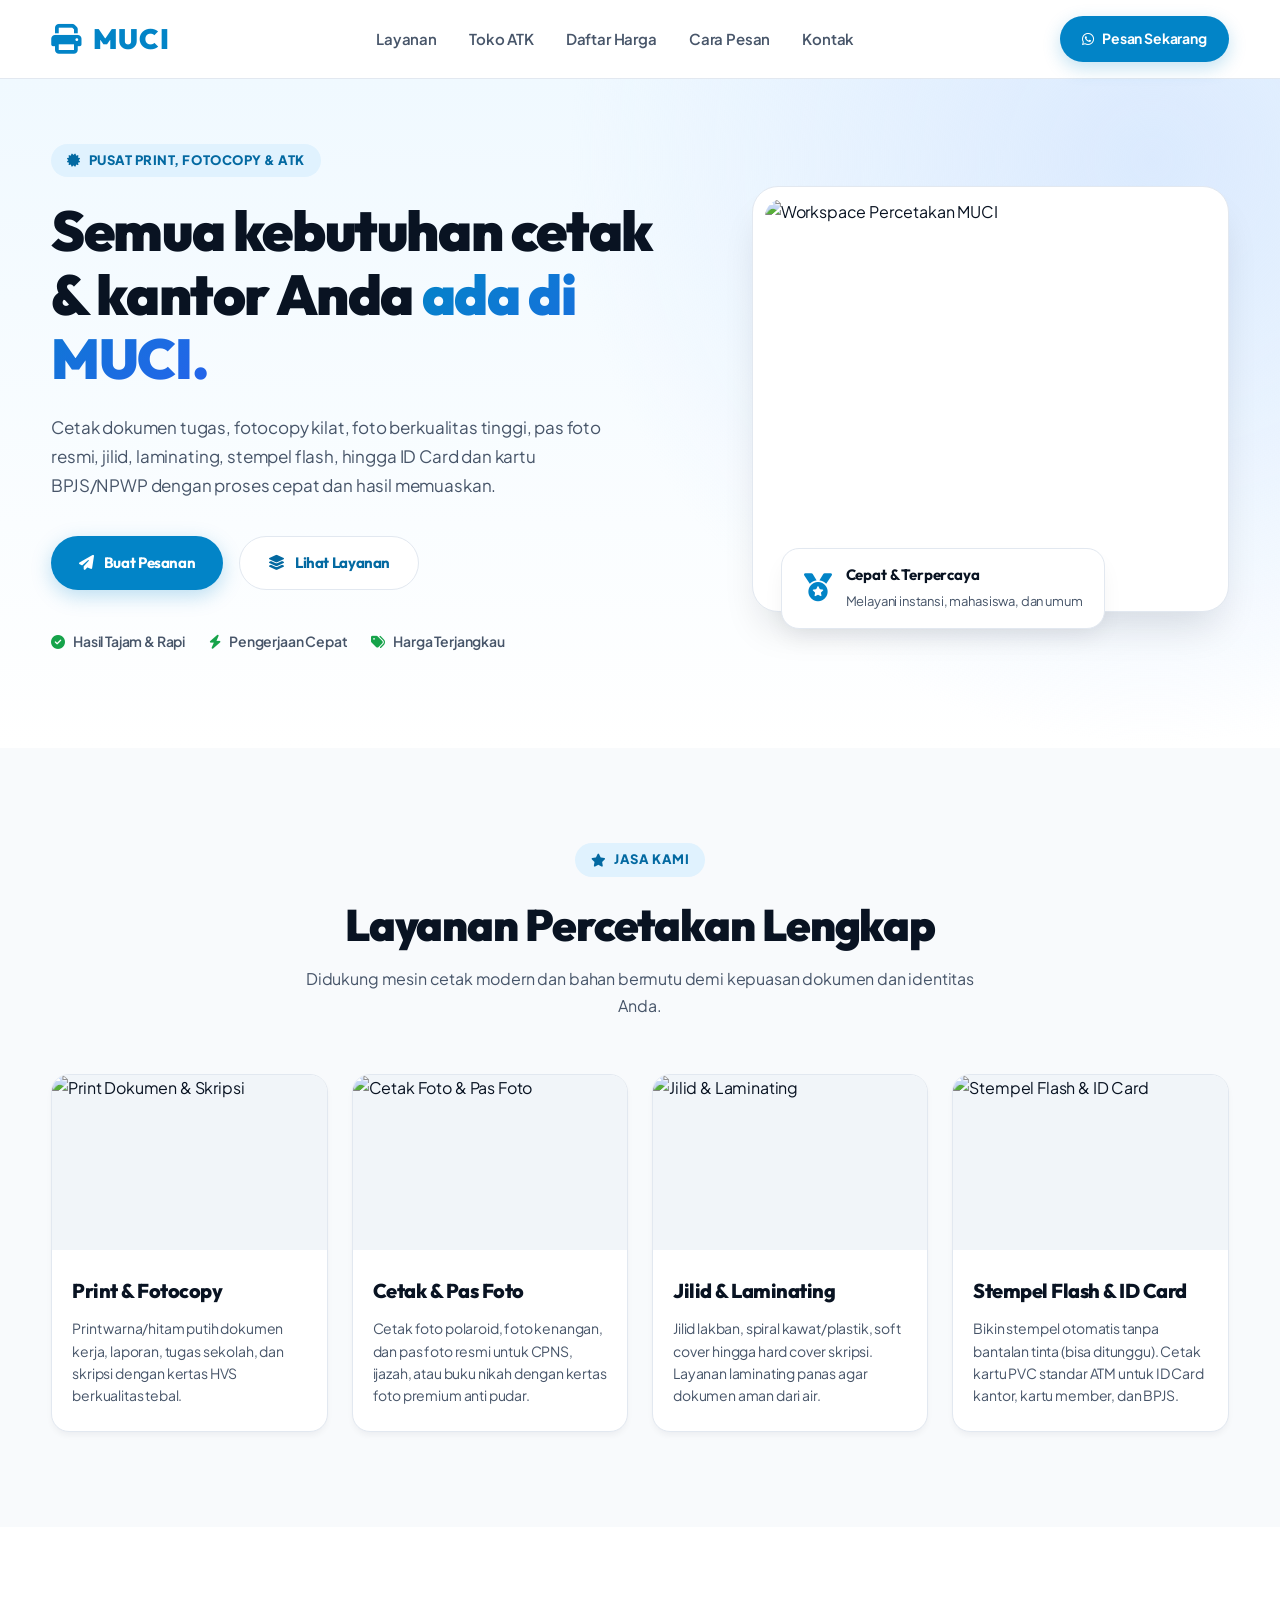
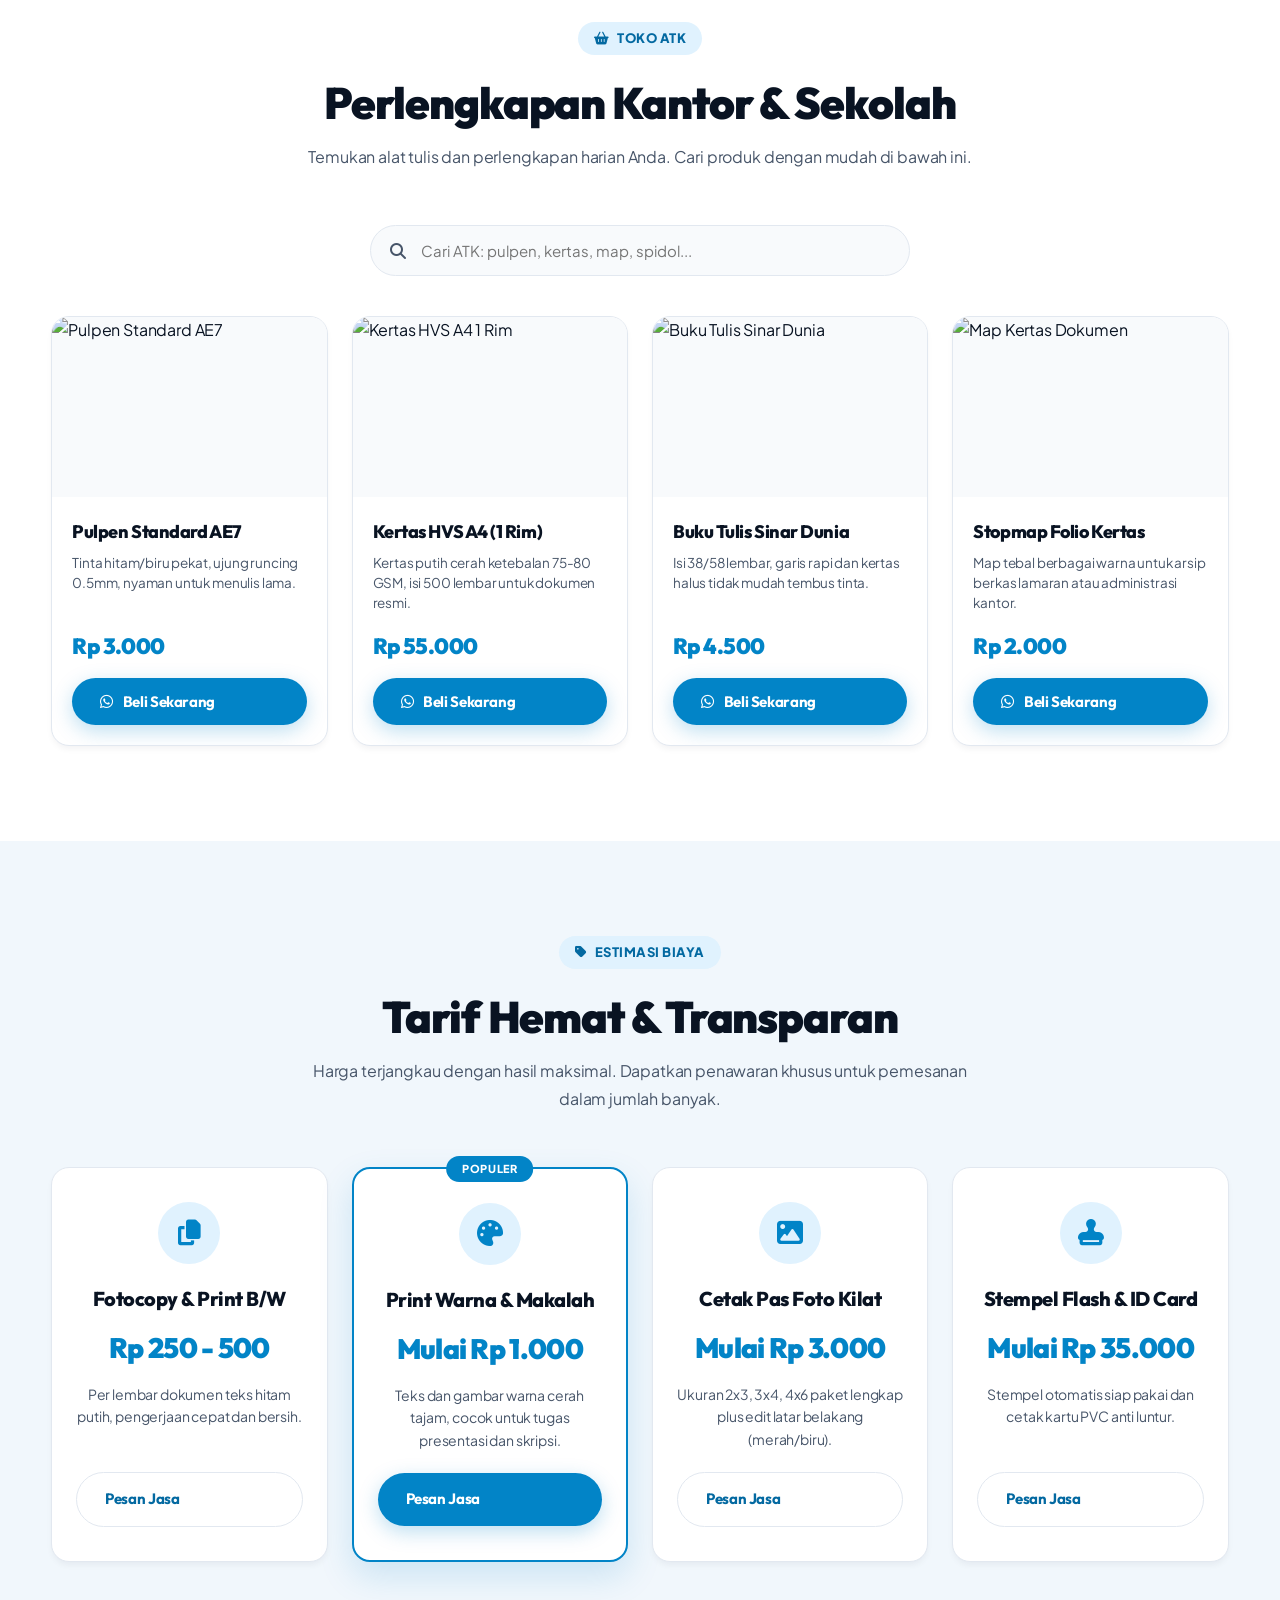
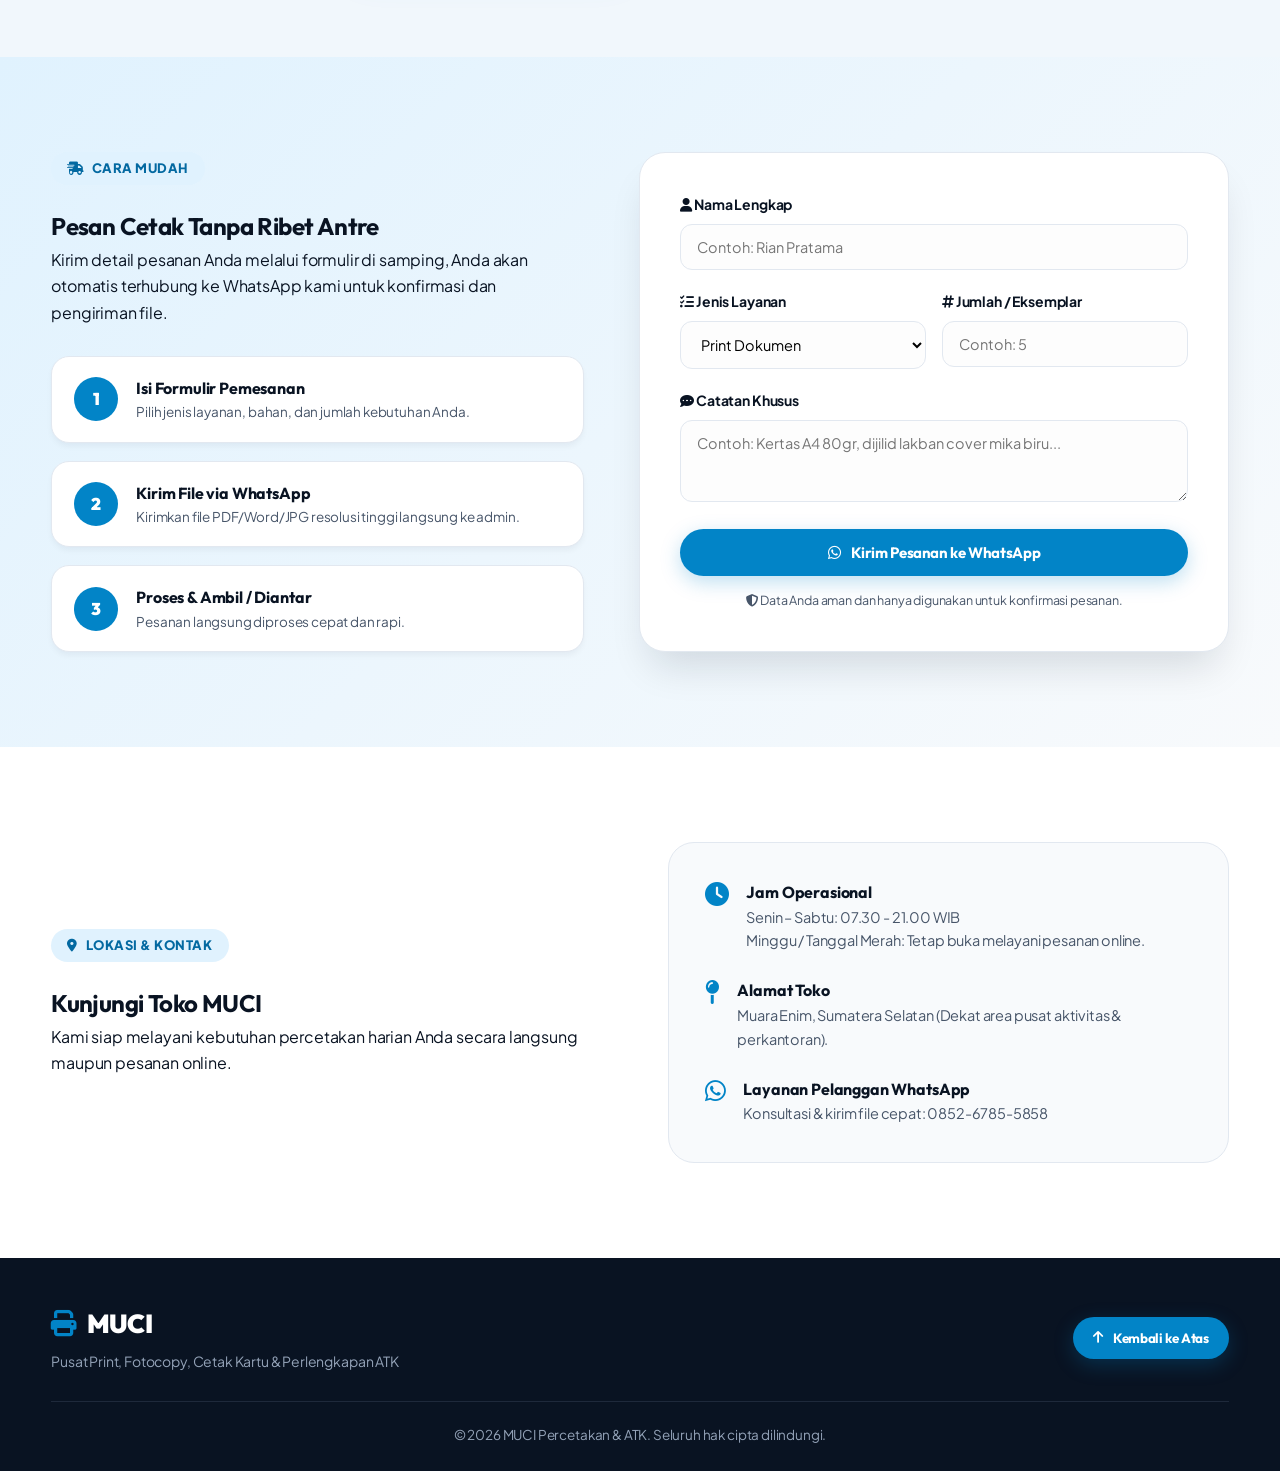
==== commit 4c7e4f28: "Update index lama.html" ====
--- a/index lama.html
+++ b/index lama.html
@@ -12,9 +12,10 @@
 <meta property="og:image" content="https://images.unsplash.com/photo-1562654501-a0ccc0fc3fb1?auto=format&fit=crop&w=1200&q=80">
 <meta property="og:type" content="website">
 
+<!-- Google Fonts & Font Awesome CDN -->
 <link rel="preconnect" href="https://fonts.googleapis.com">
 <link rel="preconnect" href="https://fonts.gstatic.com" crossorigin>
-<link href="https://fonts.googleapis.com/css2?family=Plus+Jakarta+Sans:wght@400;500;600;700;800&display=swap" rel="stylesheet">
+<link href="https://fonts.googleapis.com/css2?family=Outfit:wght@500;600;700;800;900&family=Plus+Jakarta+Sans:wght@400;500;600;700&display=swap" rel="stylesheet">
 <link rel="stylesheet" href="https://cdnjs.cloudflare.com/ajax/libs/font-awesome/6.5.1/css/all.min.css">
 
 <style>
@@ -22,27 +23,29 @@
    ROOT & VARIABLES
 ===================================================== */
 :root {
+    --font-heading: 'Outfit', sans-serif;
+    --font-body: 'Plus Jakarta Sans', sans-serif;
+
     --primary: #0284c7;
     --primary-dark: #0369a1;
     --primary-light: #e0f2fe;
     --accent: #2563eb;
-    --accent-hover: #1d4ed8;
     --success: #16a34a;
-    --dark: #0f172a;
+    --dark: #091322;
     --slate: #475569;
     --light-bg: #f8fafc;
     --card-bg: #ffffff;
     --border: #e2e8f0;
-    --radius-sm: 10px;
-    --radius-md: 16px;
-    --radius-lg: 24px;
-    --shadow-sm: 0 2px 4px rgba(15, 23, 42, 0.05);
-    --shadow-md: 0 10px 25px -5px rgba(15, 23, 42, 0.08);
-    --shadow-lg: 0 20px 35px -10px rgba(15, 23, 42, 0.12);
+    --radius-sm: 12px;
+    --radius-md: 18px;
+    --radius-lg: 26px;
+    --shadow-sm: 0 4px 6px -1px rgba(9, 19, 34, 0.05);
+    --shadow-md: 0 12px 24px -6px rgba(9, 19, 34, 0.08);
+    --shadow-lg: 0 24px 40px -12px rgba(9, 19, 34, 0.14);
 }
 
 /* =====================================================
-   RESET & BASE STYLES
+   RESET & BASE TYPOGRAPHY
 ===================================================== */
 * {
     margin: 0;
@@ -55,10 +58,17 @@
 }
 
 body {
-    font-family: 'Plus Jakarta Sans', sans-serif;
+    font-family: var(--font-body);
     background: var(--light-bg);
     color: var(--dark);
-    line-height: 1.6;
+    line-height: 1.65;
+    -webkit-font-smoothing: antialiased;
+    letter-spacing: -0.01em;
+}
+
+h1, h2, h3, .brand, .btn, .atk-price, .price-card strong, .step-number {
+    font-family: var(--font-heading);
+    letter-spacing: -0.025em;
 }
 
 a {
@@ -84,8 +94,8 @@
     position: sticky;
     top: 0;
     z-index: 999;
-    background: rgba(255, 255, 255, 0.92);
-    backdrop-filter: blur(12px);
+    background: rgba(255, 255, 255, 0.94);
+    backdrop-filter: blur(14px);
     border-bottom: 1px solid var(--border);
 }
 
@@ -93,33 +103,34 @@
     display: flex;
     align-items: center;
     justify-content: space-between;
-    height: 75px;
+    height: 78px;
 }
 
 .brand {
     display: flex;
     align-items: center;
     gap: 10px;
-    font-size: 26px;
-    font-weight: 800;
+    font-size: 28px;
+    font-weight: 900;
     color: var(--primary);
-    letter-spacing: 1px;
+    text-transform: uppercase;
+    letter-spacing: 0.05em;
 }
 
 .brand i {
-    font-size: 28px;
+    font-size: 30px;
 }
 
 .nav-links {
     display: flex;
-    gap: 28px;
+    gap: 32px;
 }
 
 .nav-links a {
     color: var(--slate);
     font-weight: 600;
     font-size: 15px;
-    transition: color 0.2s;
+    transition: color 0.2s ease;
 }
 
 .nav-links a:hover {
@@ -132,25 +143,26 @@
     gap: 8px;
     background: var(--primary);
     color: white;
-    padding: 10px 20px;
+    padding: 11px 22px;
     border-radius: 50px;
     font-weight: 700;
     font-size: 14px;
-    transition: all 0.3s;
-    box-shadow: 0 4px 14px rgba(2, 132, 199, 0.25);
+    transition: all 0.3s cubic-bezier(0.4, 0, 0.2, 1);
+    box-shadow: 0 6px 18px rgba(2, 132, 199, 0.24);
 }
 
 .nav-wa:hover {
     background: var(--primary-dark);
     transform: translateY(-2px);
+    box-shadow: 0 8px 22px rgba(2, 132, 199, 0.32);
 }
 
 /* =====================================================
    HERO
 ===================================================== */
 .hero {
-    padding: 60px 0 90px;
-    background: radial-gradient(circle at 90% 10%, #e0f2fe 0%, transparent 40%),
+    padding: 65px 0 95px;
+    background: radial-gradient(circle at 90% 12%, #dbeafe 0%, transparent 45%),
                 linear-gradient(180deg, #f0f9ff 0%, #ffffff 100%);
 }
 
@@ -158,7 +170,7 @@
     display: grid;
     grid-template-columns: 1.15fr 0.85fr;
     align-items: center;
-    gap: 50px;
+    gap: 55px;
 }
 
 .eyebrow {
@@ -167,35 +179,41 @@
     gap: 8px;
     background: var(--primary-light);
     color: var(--primary-dark);
-    padding: 6px 14px;
+    padding: 6px 16px;
     border-radius: 50px;
     font-size: 13px;
-    font-weight: 700;
-    margin-bottom: 20px;
+    font-weight: 800;
+    letter-spacing: 0.04em;
+    text-transform: uppercase;
+    margin-bottom: 22px;
 }
 
 .hero h1 {
-    font-size: clamp(34px, 4.2vw, 54px);
-    line-height: 1.18;
+    font-size: clamp(36px, 4.6vw, 56px);
+    line-height: 1.14;
     color: var(--dark);
-    font-weight: 800;
+    font-weight: 900;
 }
 
 .hero h1 span {
     color: var(--primary);
+    background: linear-gradient(135deg, #0284c7 0%, #2563eb 100%);
+    -webkit-background-clip: text;
+    -webkit-text-fill-color: transparent;
 }
 
 .lead {
-    margin-top: 20px;
+    margin-top: 22px;
     color: var(--slate);
     font-size: 17px;
-    max-width: 580px;
+    max-width: 560px;
+    line-height: 1.7;
 }
 
 .hero-actions {
     display: flex;
     gap: 16px;
-    margin-top: 32px;
+    margin-top: 36px;
     flex-wrap: wrap;
 }
 
@@ -204,23 +222,24 @@
     align-items: center;
     gap: 10px;
     cursor: pointer;
-    padding: 13px 26px;
+    padding: 14px 28px;
     border-radius: 50px;
     font-size: 15px;
     font-weight: 700;
-    transition: all 0.25s ease;
+    transition: all 0.25s cubic-bezier(0.4, 0, 0.2, 1);
     border: none;
 }
 
 .btn.primary {
     background: var(--primary);
     color: white;
-    box-shadow: 0 6px 20px rgba(2, 132, 199, 0.25);
+    box-shadow: 0 6px 20px rgba(2, 132, 199, 0.26);
 }
 
 .btn.primary:hover {
     background: var(--primary-dark);
     transform: translateY(-2px);
+    box-shadow: 0 10px 24px rgba(2, 132, 199, 0.35);
 }
 
 .btn.secondary {
@@ -238,8 +257,8 @@
 .trust-row {
     display: flex;
     flex-wrap: wrap;
-    gap: 20px;
-    margin-top: 36px;
+    gap: 24px;
+    margin-top: 40px;
     color: var(--slate);
     font-size: 14px;
     font-weight: 600;
@@ -266,38 +285,39 @@
 
 .hero-card img {
     width: 100%;
-    height: 380px;
+    height: 400px;
     object-fit: cover;
     border-radius: var(--radius-md);
 }
 
 .hero-badge {
     position: absolute;
-    bottom: -15px;
-    left: 30px;
+    bottom: -18px;
+    left: 28px;
     background: white;
     border: 1px solid var(--border);
-    padding: 12px 20px;
+    padding: 14px 22px;
     border-radius: var(--radius-md);
     box-shadow: var(--shadow-md);
     display: flex;
     align-items: center;
-    gap: 12px;
+    gap: 14px;
 }
 
 .hero-badge i {
-    font-size: 26px;
+    font-size: 28px;
     color: var(--primary);
 }
 
 .hero-badge strong {
-    font-size: 14px;
+    font-size: 15px;
     display: block;
     color: var(--dark);
+    font-family: var(--font-heading);
 }
 
 .hero-badge span {
-    font-size: 12px;
+    font-size: 13px;
     color: var(--slate);
 }
 
@@ -305,26 +325,27 @@
    SECTION COMMON
 ===================================================== */
 .section {
-    padding: 85px 0;
+    padding: 95px 0;
 }
 
 .section-heading {
     text-align: center;
     max-width: 680px;
-    margin: 0 auto 50px;
+    margin: 0 auto 55px;
 }
 
 .section-heading h2 {
-    font-size: clamp(28px, 3.5vw, 40px);
+    font-size: clamp(30px, 3.6vw, 44px);
     color: var(--dark);
-    font-weight: 800;
-    margin-bottom: 12px;
-    line-height: 1.2;
+    font-weight: 900;
+    margin-bottom: 14px;
+    line-height: 1.18;
 }
 
 .section-heading p {
     color: var(--slate);
     font-size: 16px;
+    line-height: 1.7;
 }
 
 /* =====================================================
@@ -354,7 +375,7 @@
 }
 
 .service-img-wrap {
-    height: 170px;
+    height: 175px;
     overflow: hidden;
     position: relative;
     background: #f1f5f9;
@@ -372,15 +393,15 @@
 }
 
 .service-content {
-    padding: 22px 20px;
+    padding: 24px 20px;
     flex: 1;
     display: flex;
     flex-direction: column;
 }
 
 .service-content h3 {
-    font-size: 18px;
-    font-weight: 700;
+    font-size: 20px;
+    font-weight: 800;
     color: var(--dark);
     margin-bottom: 10px;
 }
@@ -389,7 +410,7 @@
     font-size: 14px;
     color: var(--slate);
     flex: 1;
-    line-height: 1.5;
+    line-height: 1.6;
 }
 
 /* =====================================================
@@ -409,7 +430,7 @@
     background: white;
     border: 1px solid var(--border);
     border-radius: var(--radius-md);
-    padding: 30px 24px;
+    padding: 34px 24px;
     text-align: center;
     box-shadow: var(--shadow-sm);
     transition: all 0.3s ease;
@@ -420,7 +441,7 @@
 
 .price-card.featured {
     border: 2px solid var(--primary);
-    box-shadow: 0 10px 30px rgba(2, 132, 199, 0.15);
+    box-shadow: 0 14px 34px rgba(2, 132, 199, 0.16);
 }
 
 .price-card:hover {
@@ -430,43 +451,44 @@
 
 .featured-ribbon {
     position: absolute;
-    top: -12px;
+    top: -13px;
     left: 50%;
     transform: translateX(-50%);
     background: var(--primary);
     color: white;
     font-size: 11px;
-    font-weight: 700;
-    padding: 4px 14px;
+    font-weight: 800;
+    padding: 4px 16px;
     border-radius: 20px;
     text-transform: uppercase;
+    letter-spacing: 0.06em;
 }
 
 .price-icon-box {
-    width: 60px;
-    height: 60px;
+    width: 62px;
+    height: 62px;
     background: var(--primary-light);
     color: var(--primary);
     border-radius: 50%;
     display: flex;
     align-items: center;
     justify-content: center;
-    font-size: 24px;
-    margin: 0 auto 16px;
+    font-size: 26px;
+    margin: 0 auto 18px;
 }
 
 .price-card h3 {
-    font-size: 19px;
-    font-weight: 700;
+    font-size: 20px;
+    font-weight: 800;
     color: var(--dark);
     margin-bottom: 10px;
 }
 
 .price-card strong {
-    font-size: 26px;
-    font-weight: 800;
+    font-size: 28px;
+    font-weight: 900;
     color: var(--primary);
-    margin-bottom: 10px;
+    margin-bottom: 12px;
     display: block;
 }
 
@@ -474,7 +496,8 @@
     font-size: 14px;
     color: var(--slate);
     flex: 1;
-    margin-bottom: 20px;
+    margin-bottom: 22px;
+    line-height: 1.6;
 }
 
 .price-card .btn {
@@ -489,8 +512,8 @@
 }
 
 .atk-toolbar {
-    max-width: 550px;
-    margin: 0 auto 36px;
+    max-width: 540px;
+    margin: 0 auto 40px;
     position: relative;
 }
 
@@ -505,7 +528,7 @@
 
 .atk-search {
     width: 100%;
-    padding: 14px 20px 14px 48px;
+    padding: 15px 20px 15px 50px;
     border: 1.5px solid var(--border);
     border-radius: 50px;
     outline: none;
@@ -545,7 +568,7 @@
 }
 
 .atk-image-box {
-    height: 175px;
+    height: 180px;
     overflow: hidden;
     background: #f8fafc;
 }
@@ -562,31 +585,31 @@
 }
 
 .atk-body {
-    padding: 18px;
+    padding: 20px;
     flex: 1;
     display: flex;
     flex-direction: column;
 }
 
 .atk-body h3 {
-    font-size: 16px;
-    font-weight: 700;
+    font-size: 18px;
+    font-weight: 800;
     color: var(--dark);
     margin-bottom: 6px;
 }
 
 .atk-body p {
-    font-size: 13px;
+    font-size: 13.5px;
     color: var(--slate);
     flex: 1;
-    line-height: 1.4;
+    line-height: 1.5;
 }
 
 .atk-price {
-    font-size: 20px;
-    font-weight: 800;
+    font-size: 22px;
+    font-weight: 900;
     color: var(--primary);
-    margin: 12px 0;
+    margin: 14px 0;
 }
 
 /* =====================================================
@@ -599,15 +622,15 @@
 .order-wrap {
     display: grid;
     grid-template-columns: 0.95fr 1.05fr;
-    gap: 50px;
+    gap: 55px;
     align-items: center;
 }
 
 .order-steps {
     display: flex;
     flex-direction: column;
-    gap: 16px;
-    margin-top: 28px;
+    gap: 18px;
+    margin-top: 30px;
 }
 
 .step-card {
@@ -615,36 +638,36 @@
     align-items: center;
     gap: 18px;
     background: white;
-    padding: 16px 20px;
+    padding: 18px 22px;
     border-radius: var(--radius-md);
     border: 1px solid var(--border);
     box-shadow: var(--shadow-sm);
 }
 
 .step-number {
-    width: 42px;
-    height: 42px;
+    width: 44px;
+    height: 44px;
     border-radius: 50%;
     background: var(--primary);
     color: white;
     display: flex;
     align-items: center;
     justify-content: center;
-    font-weight: 800;
-    font-size: 16px;
+    font-weight: 900;
+    font-size: 17px;
     flex-shrink: 0;
 }
 
 .order-form {
     background: white;
-    padding: 36px;
+    padding: 40px;
     border-radius: var(--radius-lg);
     box-shadow: var(--shadow-lg);
     border: 1px solid var(--border);
 }
 
 .form-group {
-    margin-bottom: 18px;
+    margin-bottom: 20px;
 }
 
 .form-group label {
@@ -652,18 +675,18 @@
     font-size: 14px;
     font-weight: 700;
     color: var(--dark);
-    margin-bottom: 7px;
+    margin-bottom: 8px;
 }
 
 .form-group input,
 .form-group select,
 .form-group textarea {
     width: 100%;
-    padding: 12px 16px;
+    padding: 13px 16px;
     border: 1.5px solid var(--border);
     border-radius: var(--radius-sm);
     font-family: inherit;
-    font-size: 14px;
+    font-size: 14.5px;
     outline: none;
     transition: all 0.2s;
     background: #fdfdfd;
@@ -680,7 +703,7 @@
 .two-col {
     display: grid;
     grid-template-columns: 1fr 1fr;
-    gap: 15px;
+    gap: 16px;
 }
 
 /* =====================================================
@@ -693,7 +716,7 @@
 .contact-grid {
     display: grid;
     grid-template-columns: 1fr 1fr;
-    gap: 50px;
+    gap: 55px;
     align-items: center;
 }
 
@@ -701,13 +724,13 @@
     background: #f8fafc;
     border: 1px solid var(--border);
     border-radius: var(--radius-lg);
-    padding: 32px;
+    padding: 36px;
 }
 
 .contact-item {
     display: flex;
-    gap: 16px;
-    margin-bottom: 22px;
+    gap: 18px;
+    margin-bottom: 24px;
 }
 
 .contact-item:last-child {
@@ -715,9 +738,14 @@
 }
 
 .contact-item i {
-    font-size: 22px;
+    font-size: 24px;
     color: var(--primary);
     margin-top: 3px;
+}
+
+.contact-item strong {
+    font-family: var(--font-heading);
+    font-size: 16px;
 }
 
 /* =====================================================
@@ -726,7 +754,7 @@
 footer {
     background: var(--dark);
     color: white;
-    padding: 40px 0 25px;
+    padding: 45px 0 25px;
 }
 
 .footer-inner {
@@ -734,14 +762,14 @@
     justify-content: space-between;
     align-items: center;
     border-bottom: 1px solid #1e293b;
-    padding-bottom: 25px;
-    margin-bottom: 20px;
+    padding-bottom: 28px;
+    margin-bottom: 22px;
 }
 
 .footer-copy {
     text-align: center;
     color: #94a3b8;
-    font-size: 13px;
+    font-size: 13.5px;
 }
 
 /* =====================================================
@@ -768,8 +796,8 @@
     .nav {
         flex-direction: column;
         height: auto;
-        padding: 16px 0;
-        gap: 12px;
+        padding: 18px 0;
+        gap: 14px;
     }
     .nav-links {
         gap: 16px;
@@ -784,14 +812,14 @@
         grid-template-columns: 1fr;
     }
     .hero h1 {
-        font-size: 32px;
+        font-size: 34px;
     }
     .order-form {
-        padding: 24px;
+        padding: 26px;
     }
     .footer-inner {
         flex-direction: column;
-        gap: 16px;
+        gap: 18px;
         text-align: center;
     }
 }
@@ -800,6 +828,9 @@
 
 <body>
 
+<!-- =====================================================
+     HEADER & NAVBAR
+===================================================== -->
 <div class="header-wrap">
     <nav class="nav container">
         <a class="brand" href="#home">
@@ -820,11 +851,14 @@
     </nav>
 </div>
 
+<!-- =====================================================
+     HERO SECTION
+===================================================== -->
 <header class="hero">
     <div id="home" class="hero-grid container">
         <div class="hero-copy">
             <span class="eyebrow">
-                <i class="fa-solid fa-certificate"></i> PUSAT PRINT, FOTOCOPY & ATK
+                <i class="fa-solid fa-certificate"></i> Pusat Print, Fotocopy & ATK
             </span>
 
             <h1>
@@ -832,7 +866,7 @@
             </h1>
 
             <p class="lead">
-                Cetak dokumen tugas, fotocopy kilat, foto berkualitas tinggi, pas foto resmi, jilid, laminating, stempel flash, hingga ID Card dan kartu BPJS/NPWP dengan hasil memuaskan dan harga hemat.
+                Cetak dokumen tugas, fotocopy kilat, foto berkualitas tinggi, pas foto resmi, jilid, laminating, stempel flash, hingga ID Card dan kartu BPJS/NPWP dengan proses cepat dan hasil memuaskan.
             </p>
 
             <div class="hero-actions">
@@ -847,7 +881,7 @@
             <div class="trust-row">
                 <div class="trust-item"><i class="fa-solid fa-circle-check"></i> Hasil Tajam & Rapi</div>
                 <div class="trust-item"><i class="fa-solid fa-bolt"></i> Pengerjaan Cepat</div>
-                <div class="trust-item"><i class="fa-solid fa-tags"></i> Harga Mahasiswa & Kantor</div>
+                <div class="trust-item"><i class="fa-solid fa-tags"></i> Harga Terjangkau</div>
             </div>
         </div>
 
@@ -864,10 +898,13 @@
     </div>
 </header>
 
+<!-- =====================================================
+     LAYANAN
+===================================================== -->
 <section id="layanan" class="section">
     <div class="container">
         <div class="section-heading">
-            <span class="eyebrow"><i class="fa-solid fa-star"></i> JASA KAMI</span>
+            <span class="eyebrow"><i class="fa-solid fa-star"></i> Jasa Kami</span>
             <h2>Layanan Percetakan Lengkap</h2>
             <p>Didukung mesin cetak modern dan bahan bermutu demi kepuasan dokumen dan identitas Anda.</p>
         </div>
@@ -916,10 +953,13 @@
     </div>
 </section>
 
+<!-- =====================================================
+     MENU ATK (DENGAN SEARCH)
+===================================================== -->
 <section id="atk" class="section atk-section">
     <div class="container">
         <div class="section-heading">
-            <span class="eyebrow"><i class="fa-solid fa-basket-shopping"></i> TOKO ATK</span>
+            <span class="eyebrow"><i class="fa-solid fa-basket-shopping"></i> Toko ATK</span>
             <h2>Perlengkapan Kantor & Sekolah</h2>
             <p>Temukan alat tulis dan perlengkapan harian Anda. Cari produk dengan mudah di bawah ini.</p>
         </div>
@@ -988,16 +1028,19 @@
         </div>
 
         <p id="atkEmpty" style="display:none; text-align:center; padding: 40px; color: var(--slate); font-weight: 600;">
-            <i class="fa-solid fa-face-frown" style="font-size: 30px; margin-bottom: 10px; display:block;"></i>
+            <i class="fa-solid fa-face-frown" style="font-size: 32px; margin-bottom: 12px; display:block;"></i>
             Produk ATK yang Anda cari tidak ditemukan. Silakan hubungi kami untuk ketersediaan barang.
         </p>
     </div>
 </section>
 
+<!-- =====================================================
+     HARGA
+===================================================== -->
 <section id="harga" class="section price-section">
     <div class="container">
         <div class="section-heading">
-            <span class="eyebrow"><i class="fa-solid fa-tag"></i> ESTIMASI BIAYA</span>
+            <span class="eyebrow"><i class="fa-solid fa-tag"></i> Estimasi Biaya</span>
             <h2>Tarif Hemat & Transparan</h2>
             <p>Harga terjangkau dengan hasil maksimal. Dapatkan penawaran khusus untuk pemesanan dalam jumlah banyak.</p>
         </div>
@@ -1039,11 +1082,14 @@
     </div>
 </section>
 
+<!-- =====================================================
+     ORDER FORM
+===================================================== -->
 <section id="pesan" class="section order-section">
     <div class="container">
         <div class="order-wrap">
             <div>
-                <span class="eyebrow"><i class="fa-solid fa-truck-fast"></i> CARA MUDAH</span>
+                <span class="eyebrow"><i class="fa-solid fa-truck-fast"></i> Cara Mudah</span>
                 <h2>Pesan Cetak Tanpa Ribet Antre</h2>
                 <p>Kirim detail pesanan Anda melalui formulir di samping, Anda akan otomatis terhubung ke WhatsApp kami untuk konfirmasi dan pengiriman file.</p>
 
@@ -1051,22 +1097,22 @@
                     <div class="step-card">
                         <div class="step-number">1</div>
                         <div>
-                            <strong>Isi Formulir Pemesanan</strong>
-                            <div style="font-size:13px; color:var(--slate);">Pilih jenis layanan, bahan, dan jumlah kebutuhan Anda.</div>
+                            <strong style="font-family:var(--font-heading); font-size:16px;">Isi Formulir Pemesanan</strong>
+                            <div style="font-size:13.5px; color:var(--slate);">Pilih jenis layanan, bahan, dan jumlah kebutuhan Anda.</div>
                         </div>
                     </div>
                     <div class="step-card">
                         <div class="step-number">2</div>
                         <div>
-                            <strong>Kirim File via WhatsApp</strong>
-                            <div style="font-size:13px; color:var(--slate);">Kirimkan file PDF/Word/JPG resolusi tinggi langsung ke admin.</div>
+                            <strong style="font-family:var(--font-heading); font-size:16px;">Kirim File via WhatsApp</strong>
+                            <div style="font-size:13.5px; color:var(--slate);">Kirimkan file PDF/Word/JPG resolusi tinggi langsung ke admin.</div>
                         </div>
                     </div>
                     <div class="step-card">
                         <div class="step-number">3</div>
                         <div>
-                            <strong>Proses & Ambil / Diantar</strong>
-                            <div style="font-size:13px; color:var(--slate);">Pesanan langsung diproses cepat dan rapi.</div>
+                            <strong style="font-family:var(--font-heading); font-size:16px;">Proses & Ambil / Diantar</strong>
+                            <div style="font-size:13.5px; color:var(--slate);">Pesanan langsung diproses cepat dan rapi.</div>
                         </div>
                     </div>
                 </div>
@@ -1106,7 +1152,7 @@
                     <button type="submit" class="btn primary" style="width: 100%; justify-content: center;">
                         <i class="fa-brands fa-whatsapp"></i> Kirim Pesanan ke WhatsApp
                     </button>
-                    <small style="display:block; text-align:center; margin-top:12px; color:var(--slate); font-size:12px;">
+                    <small style="display:block; text-align:center; margin-top:14px; color:var(--slate); font-size:12.5px;">
                         <i class="fa-solid fa-shield-halved"></i> Data Anda aman dan hanya digunakan untuk konfirmasi pesanan.
                     </small>
                 </form>
@@ -1115,11 +1161,14 @@
     </div>
 </section>
 
+<!-- =====================================================
+     KONTAK
+===================================================== -->
 <section id="kontak" class="section contact-section">
     <div class="container">
         <div class="contact-grid">
             <div>
-                <span class="eyebrow"><i class="fa-solid fa-location-dot"></i> LOKASI & KONTAK</span>
+                <span class="eyebrow"><i class="fa-solid fa-location-dot"></i> Lokasi & Kontak</span>
                 <h2>Kunjungi Toko MUCI</h2>
                 <p>Kami siap melayani kebutuhan percetakan harian Anda secara langsung maupun pesanan online.</p>
             </div>
@@ -1129,7 +1178,7 @@
                     <i class="fa-solid fa-clock"></i>
                     <div>
                         <strong>Jam Operasional</strong>
-                        <p style="color:var(--slate); margin:0; font-size:14px;">Senin – Sabtu: 07.30 - 21.00 WIB<br>Minggu / Tanggal Merah: Tetap buka melayani pesanan online.</p>
+                        <p style="color:var(--slate); margin:0; font-size:14.5px;">Senin – Sabtu: 07.30 - 21.00 WIB<br>Minggu / Tanggal Merah: Tetap buka melayani pesanan online.</p>
                     </div>
                 </div>
 
@@ -1137,7 +1186,7 @@
                     <i class="fa-solid fa-map-pin"></i>
                     <div>
                         <strong>Alamat Toko</strong>
-                        <p style="color:var(--slate); margin:0; font-size:14px;">Muara Enim, Sumatera Selatan (Dekat area pusat aktivitas & perkantoran).</p>
+                        <p style="color:var(--slate); margin:0; font-size:14.5px;">Muara Enim, Sumatera Selatan (Dekat area pusat aktivitas & perkantoran).</p>
                     </div>
                 </div>
 
@@ -1145,7 +1194,7 @@
                     <i class="fa-brands fa-whatsapp"></i>
                     <div>
                         <strong>Layanan Pelanggan WhatsApp</strong>
-                        <p style="color:var(--slate); margin:0; font-size:14px;">Konsultasi & kirim file cepat: 0852-6785-5858</p>
+                        <p style="color:var(--slate); margin:0; font-size:14.5px;">Konsultasi & kirim file cepat: 0852-6785-5858</p>
                     </div>
                 </div>
             </div>
@@ -1153,17 +1202,20 @@
     </div>
 </section>
 
+<!-- =====================================================
+     FOOTER
+===================================================== -->
 <footer>
     <div class="container">
         <div class="footer-inner">
             <div>
-                <h3 style="font-size: 24px; font-weight:800; color: white; display:flex; align-items:center; gap:8px;">
+                <h3 style="font-size: 26px; font-weight:900; color: white; display:flex; align-items:center; gap:10px;">
                     <i class="fa-solid fa-print" style="color: var(--primary);"></i> MUCI
                 </h3>
                 <p style="color:#94a3b8; font-size:14px; margin-top:4px;">Pusat Print, Fotocopy, Cetak Kartu & Perlengkapan ATK</p>
             </div>
             <div>
-                <a class="btn primary" href="#home" style="font-size:13px; padding:8px 18px;">
+                <a class="btn primary" href="#home" style="font-size:13.5px; padding:10px 20px;">
                     <i class="fa-solid fa-arrow-up"></i> Kembali ke Atas
                 </a>
             </div>
@@ -1174,6 +1226,9 @@
     </div>
 </footer>
 
+<!-- =====================================================
+     SCRIPT PEMESANAN & INTERAKTIF
+===================================================== -->
 <script>
 const NOMOR_WHATSAPP = "6285267855858";
 
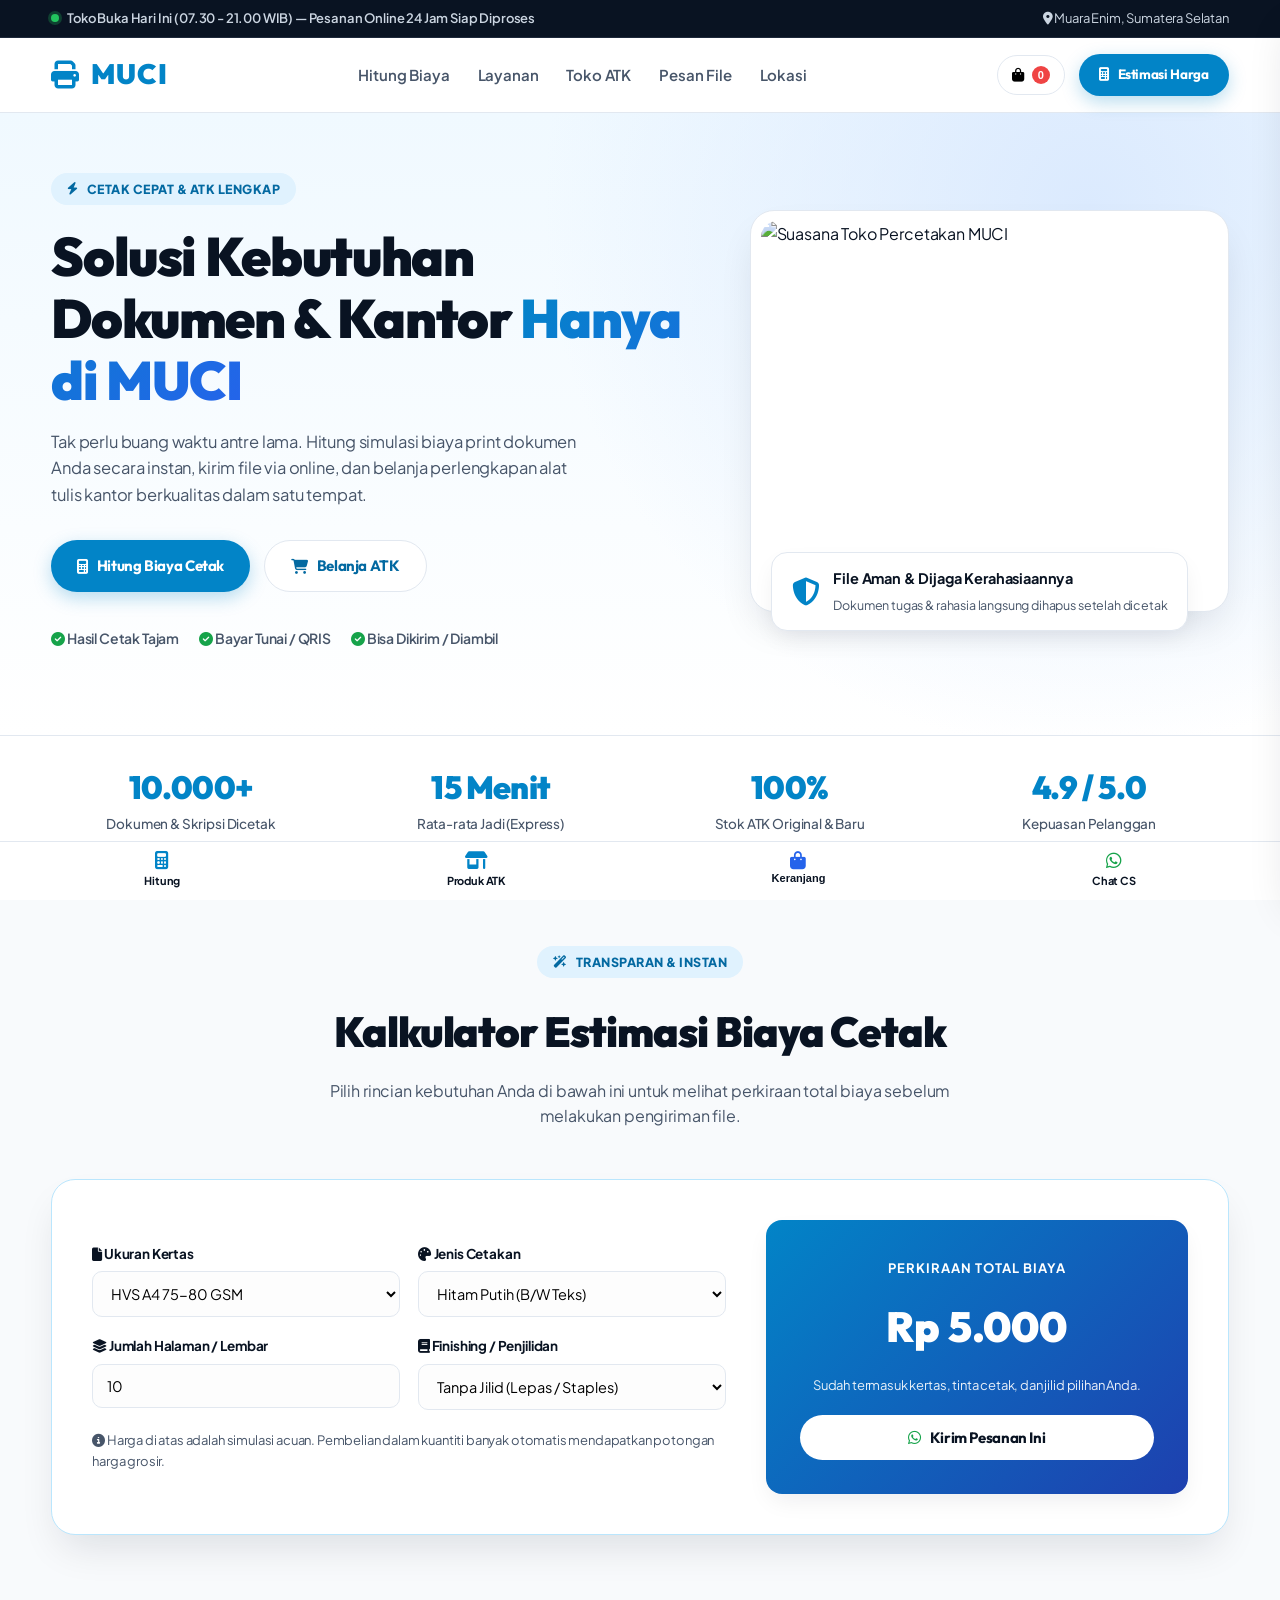
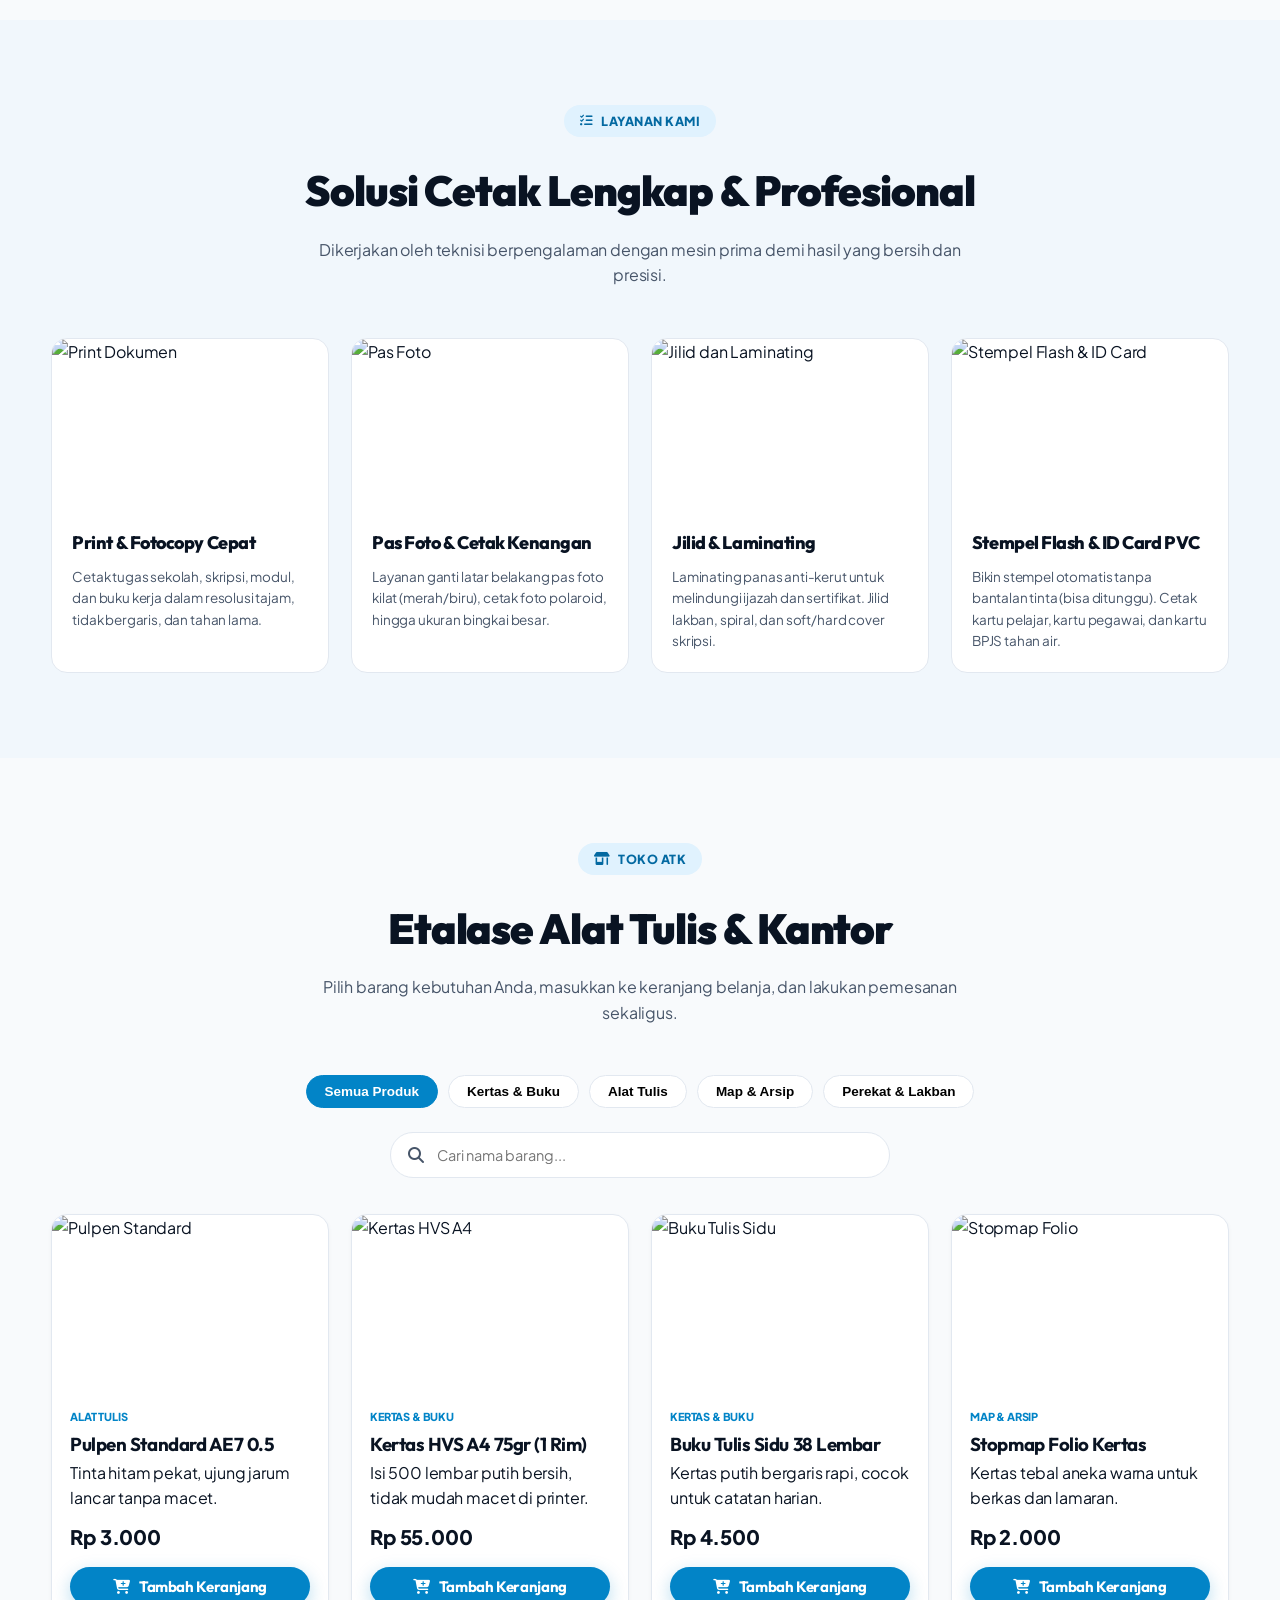
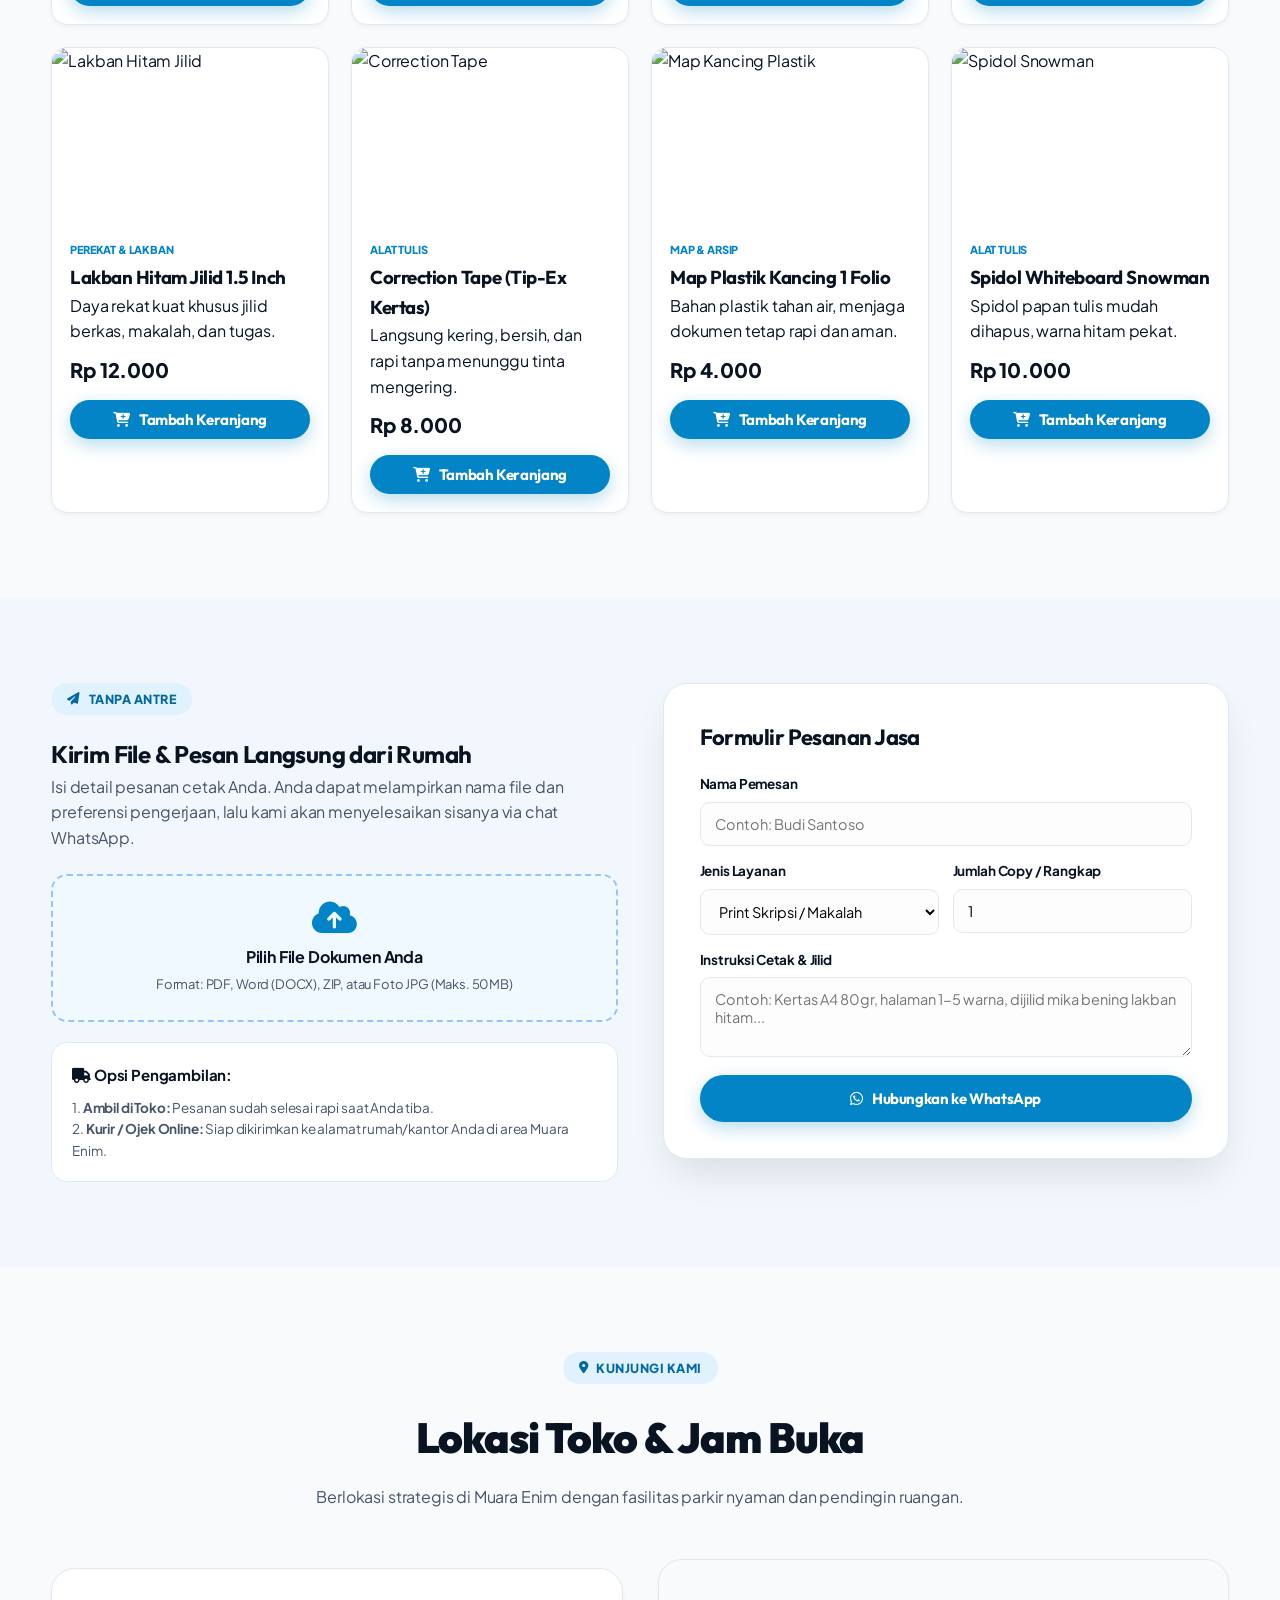
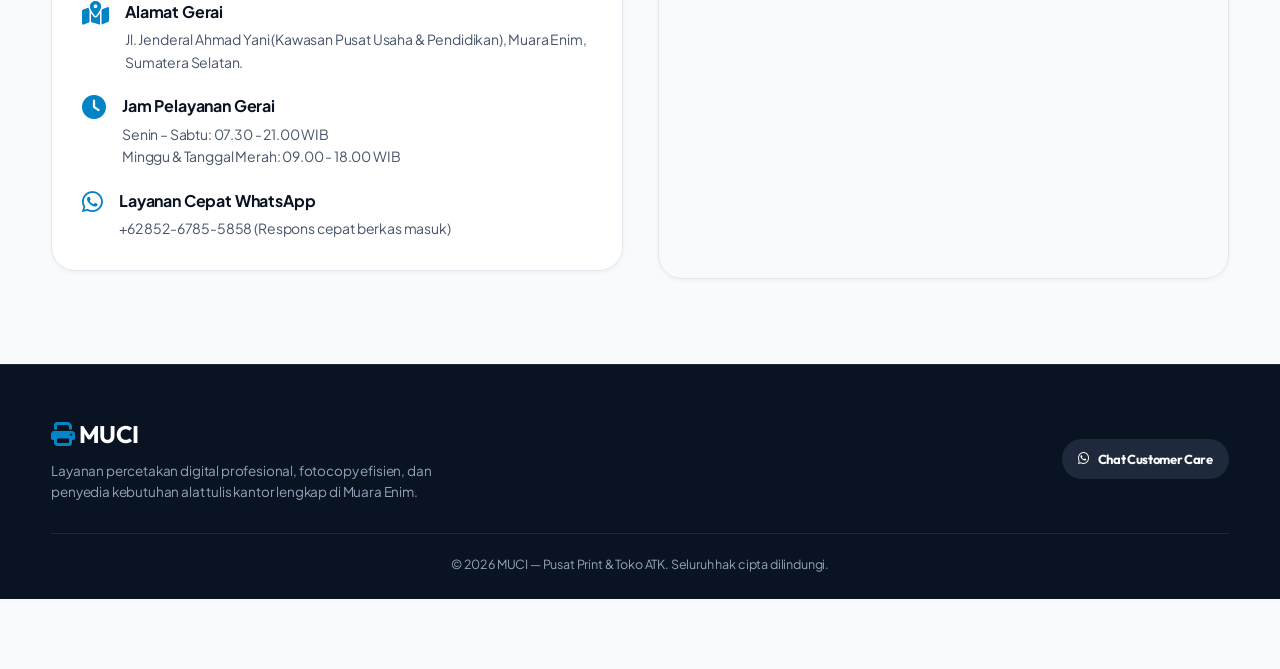
==== commit fc97c328: "Update index lama.html" ====
--- a/index lama.html
+++ b/index lama.html
@@ -4,11 +4,10 @@
 <meta charset="UTF-8">
 <meta name="viewport" content="width=device-width, initial-scale=1.0">
 
-<title>MUCI — Pusat Print, Fotocopy & ATK Berkualitas</title>
-
-<meta name="description" content="MUCI menyediakan jasa print dokumen, fotocopy, cetak foto, pas foto, laminating, jilid, stempel flash, ID Card, dan perlengkapan ATK lengkap di Muara Enim.">
-<meta property="og:title" content="MUCI — Pusat Print, Fotocopy & ATK">
-<meta property="og:description" content="Solusi cepat, rapi, dan terjangkau untuk cetak dokumen, stempel flash, cetak kartu, dan kebutuhan ATK.">
+<title>MUCI — Pusat Print, Fotocopy, Kartu & Toko ATK Modern</title>
+<meta name="description" content="Pesan print online, fotocopy kilat, jilid, stempel flash, cetak kartu ID/BPJS, dan belanja ATK lengkap di Muara Enim dengan kalkulator harga otomatis.">
+<meta property="og:title" content="MUCI — Pusat Print & Belanja ATK Modern">
+<meta property="og:description" content="Hitung estimasi cetak online, pesan via WhatsApp tanpa antre, dan belanja kebutuhan kantor & sekolah.">
 <meta property="og:image" content="https://images.unsplash.com/photo-1562654501-a0ccc0fc3fb1?auto=format&fit=crop&w=1200&q=80">
 <meta property="og:type" content="website">
 
@@ -20,33 +19,31 @@
 
 <style>
 /* =====================================================
-   ROOT & VARIABLES
+   ROOT & TEMA
 ===================================================== */
 :root {
     --font-heading: 'Outfit', sans-serif;
     --font-body: 'Plus Jakarta Sans', sans-serif;
 
     --primary: #0284c7;
-    --primary-dark: #0369a1;
+    --primary-hover: #0369a1;
     --primary-light: #e0f2fe;
     --accent: #2563eb;
+    --accent-gold: #f59e0b;
     --success: #16a34a;
     --dark: #091322;
     --slate: #475569;
     --light-bg: #f8fafc;
     --card-bg: #ffffff;
     --border: #e2e8f0;
-    --radius-sm: 12px;
-    --radius-md: 18px;
-    --radius-lg: 26px;
-    --shadow-sm: 0 4px 6px -1px rgba(9, 19, 34, 0.05);
-    --shadow-md: 0 12px 24px -6px rgba(9, 19, 34, 0.08);
-    --shadow-lg: 0 24px 40px -12px rgba(9, 19, 34, 0.14);
-}
-
-/* =====================================================
-   RESET & BASE TYPOGRAPHY
-===================================================== */
+    --radius-sm: 10px;
+    --radius-md: 16px;
+    --radius-lg: 24px;
+    --shadow-sm: 0 2px 4px rgba(9, 19, 34, 0.04);
+    --shadow-md: 0 10px 25px -5px rgba(9, 19, 34, 0.08);
+    --shadow-lg: 0 20px 40px -10px rgba(9, 19, 34, 0.12);
+}
+
 * {
     margin: 0;
     padding: 0;
@@ -61,12 +58,12 @@
     font-family: var(--font-body);
     background: var(--light-bg);
     color: var(--dark);
-    line-height: 1.65;
-    -webkit-font-smoothing: antialiased;
+    line-height: 1.6;
     letter-spacing: -0.01em;
-}
-
-h1, h2, h3, .brand, .btn, .atk-price, .price-card strong, .step-number {
+    padding-bottom: 70px;
+}
+
+h1, h2, h3, .brand, .btn, .price-tag, .stat-number {
     font-family: var(--font-heading);
     letter-spacing: -0.025em;
 }
@@ -88,7 +85,46 @@
 }
 
 /* =====================================================
-   NAVBAR
+   TOP ANNOUNCEMENT BAR
+===================================================== */
+.top-bar {
+    background: var(--dark);
+    color: #cbd5e1;
+    font-size: 13px;
+    padding: 8px 0;
+    border-bottom: 1px solid #1e293b;
+}
+
+.top-bar-inner {
+    display: flex;
+    justify-content: space-between;
+    align-items: center;
+}
+
+.store-status {
+    display: inline-flex;
+    align-items: center;
+    gap: 8px;
+    font-weight: 600;
+}
+
+.status-dot {
+    width: 8px;
+    height: 8px;
+    background: #22c55e;
+    border-radius: 50%;
+    box-shadow: 0 0 0 3px rgba(34, 197, 94, 0.25);
+    animation: pulse 2s infinite;
+}
+
+@keyframes pulse {
+    0% { transform: scale(0.95); box-shadow: 0 0 0 0 rgba(34, 197, 94, 0.7); }
+    70% { transform: scale(1); box-shadow: 0 0 0 6px rgba(34, 197, 94, 0); }
+    100% { transform: scale(0.95); box-shadow: 0 0 0 0 rgba(34, 197, 94, 0); }
+}
+
+/* =====================================================
+   HEADER & NAVBAR
 ===================================================== */
 .header-wrap {
     position: sticky;
@@ -103,7 +139,7 @@
     display: flex;
     align-items: center;
     justify-content: space-between;
-    height: 78px;
+    height: 74px;
 }
 
 .brand {
@@ -117,52 +153,66 @@
     letter-spacing: 0.05em;
 }
 
-.brand i {
-    font-size: 30px;
-}
-
 .nav-links {
     display: flex;
-    gap: 32px;
+    gap: 28px;
 }
 
 .nav-links a {
     color: var(--slate);
     font-weight: 600;
     font-size: 15px;
-    transition: color 0.2s ease;
+    transition: color 0.2s;
 }
 
 .nav-links a:hover {
     color: var(--primary);
 }
 
-.nav-wa {
+.nav-actions {
+    display: flex;
+    align-items: center;
+    gap: 14px;
+}
+
+.btn-cart-nav {
+    position: relative;
+    background: white;
+    border: 1.5px solid var(--border);
+    padding: 10px 14px;
+    border-radius: 50px;
+    cursor: pointer;
+    font-weight: 700;
+    font-size: 14px;
     display: inline-flex;
     align-items: center;
     gap: 8px;
-    background: var(--primary);
+    transition: all 0.25s;
+}
+
+.btn-cart-nav:hover {
+    border-color: var(--primary);
+    color: var(--primary);
+}
+
+.cart-counter {
+    background: #ef4444;
     color: white;
-    padding: 11px 22px;
-    border-radius: 50px;
-    font-weight: 700;
-    font-size: 14px;
-    transition: all 0.3s cubic-bezier(0.4, 0, 0.2, 1);
-    box-shadow: 0 6px 18px rgba(2, 132, 199, 0.24);
-}
-
-.nav-wa:hover {
-    background: var(--primary-dark);
-    transform: translateY(-2px);
-    box-shadow: 0 8px 22px rgba(2, 132, 199, 0.32);
+    font-size: 11px;
+    border-radius: 50%;
+    width: 18px;
+    height: 18px;
+    display: flex;
+    align-items: center;
+    justify-content: center;
 }
 
 /* =====================================================
    HERO
 ===================================================== */
 .hero {
-    padding: 65px 0 95px;
-    background: radial-gradient(circle at 90% 12%, #dbeafe 0%, transparent 45%),
+    padding: 60px 0 85px;
+    background: radial-gradient(circle at 85% 15%, #dbeafe 0%, transparent 45%),
                 linear-gradient(180deg, #f0f9ff 0%, #ffffff 100%);
 }
 
@@ -170,7 +220,7 @@
     display: grid;
     grid-template-columns: 1.15fr 0.85fr;
     align-items: center;
-    gap: 55px;
+    gap: 50px;
 }
 
 .eyebrow {
@@ -178,73 +228,69 @@
     align-items: center;
     gap: 8px;
     background: var(--primary-light);
-    color: var(--primary-dark);
+    color: var(--primary-hover);
     padding: 6px 16px;
     border-radius: 50px;
-    font-size: 13px;
+    font-size: 12.5px;
     font-weight: 800;
+    text-transform: uppercase;
     letter-spacing: 0.04em;
-    text-transform: uppercase;
-    margin-bottom: 22px;
+    margin-bottom: 20px;
 }
 
 .hero h1 {
-    font-size: clamp(36px, 4.6vw, 56px);
-    line-height: 1.14;
-    color: var(--dark);
+    font-size: clamp(34px, 4.4vw, 54px);
+    line-height: 1.15;
     font-weight: 900;
 }
 
 .hero h1 span {
-    color: var(--primary);
     background: linear-gradient(135deg, #0284c7 0%, #2563eb 100%);
     -webkit-background-clip: text;
     -webkit-text-fill-color: transparent;
 }
 
 .lead {
-    margin-top: 22px;
+    margin-top: 18px;
     color: var(--slate);
-    font-size: 17px;
-    max-width: 560px;
-    line-height: 1.7;
+    font-size: 16.5px;
+    max-width: 540px;
 }
 
 .hero-actions {
     display: flex;
-    gap: 16px;
-    margin-top: 36px;
+    gap: 14px;
+    margin-top: 32px;
     flex-wrap: wrap;
 }
 
 .btn {
     display: inline-flex;
     align-items: center;
-    gap: 10px;
+    gap: 9px;
     cursor: pointer;
-    padding: 14px 28px;
+    padding: 13px 26px;
     border-radius: 50px;
     font-size: 15px;
     font-weight: 700;
-    transition: all 0.25s cubic-bezier(0.4, 0, 0.2, 1);
+    transition: all 0.25s;
     border: none;
 }
 
 .btn.primary {
     background: var(--primary);
     color: white;
-    box-shadow: 0 6px 20px rgba(2, 132, 199, 0.26);
+    box-shadow: 0 6px 18px rgba(2, 132, 199, 0.28);
 }
 
 .btn.primary:hover {
-    background: var(--primary-dark);
+    background: var(--primary-hover);
     transform: translateY(-2px);
-    box-shadow: 0 10px 24px rgba(2, 132, 199, 0.35);
 }
 
 .btn.secondary {
     background: white;
-    color: var(--primary-dark);
+    color: var(--primary-hover);
     border: 1.5px solid var(--border);
 }
 
@@ -254,30 +300,10 @@
     transform: translateY(-2px);
 }
 
-.trust-row {
-    display: flex;
-    flex-wrap: wrap;
-    gap: 24px;
-    margin-top: 40px;
-    color: var(--slate);
-    font-size: 14px;
-    font-weight: 600;
-}
-
-.trust-item {
-    display: flex;
-    align-items: center;
-    gap: 8px;
-}
-
-.trust-item i {
-    color: var(--success);
-}
-
 .hero-card {
     position: relative;
     border-radius: var(--radius-lg);
-    padding: 12px;
+    padding: 10px;
     background: white;
     box-shadow: var(--shadow-lg);
     border: 1px solid var(--border);
@@ -285,18 +311,18 @@
 
 .hero-card img {
     width: 100%;
-    height: 400px;
+    height: 380px;
     object-fit: cover;
     border-radius: var(--radius-md);
 }
 
-.hero-badge {
+.hero-floating-card {
     position: absolute;
-    bottom: -18px;
-    left: 28px;
+    bottom: -20px;
+    left: 20px;
     background: white;
     border: 1px solid var(--border);
-    padding: 14px 22px;
+    padding: 14px 20px;
     border-radius: var(--radius-md);
     box-shadow: var(--shadow-md);
     display: flex;
@@ -304,250 +330,240 @@
     gap: 14px;
 }
 
-.hero-badge i {
-    font-size: 28px;
+/* =====================================================
+   STATS STRIP
+===================================================== */
+.stats-strip {
+    background: white;
+    border-top: 1px solid var(--border);
+    border-bottom: 1px solid var(--border);
+    padding: 26px 0;
+}
+
+.stats-grid {
+    display: grid;
+    grid-template-columns: repeat(4, 1fr);
+    gap: 20px;
+    text-align: center;
+}
+
+.stat-number {
+    font-size: 32px;
+    font-weight: 900;
     color: var(--primary);
 }
 
-.hero-badge strong {
-    font-size: 15px;
-    display: block;
-    color: var(--dark);
-    font-family: var(--font-heading);
-}
-
-.hero-badge span {
-    font-size: 13px;
+.stat-label {
+    font-size: 13.5px;
     color: var(--slate);
+    font-weight: 500;
 }
 
 /* =====================================================
-   SECTION COMMON
+   SECTIONS
 ===================================================== */
 .section {
-    padding: 95px 0;
+    padding: 85px 0;
 }
 
 .section-heading {
     text-align: center;
     max-width: 680px;
-    margin: 0 auto 55px;
+    margin: 0 auto 50px;
 }
 
 .section-heading h2 {
-    font-size: clamp(30px, 3.6vw, 44px);
-    color: var(--dark);
+    font-size: clamp(28px, 3.5vw, 42px);
     font-weight: 900;
-    margin-bottom: 14px;
-    line-height: 1.18;
+    margin-bottom: 12px;
 }
 
 .section-heading p {
     color: var(--slate);
     font-size: 16px;
-    line-height: 1.7;
 }
 
 /* =====================================================
-   SERVICES SECTION
+   KALKULATOR ESTIMASI BIAYA
+===================================================== */
+.calc-box {
+    background: white;
+    border: 1.5px solid #bae6fd;
+    border-radius: var(--radius-lg);
+    box-shadow: var(--shadow-lg);
+    padding: 40px;
+    display: grid;
+    grid-template-columns: 1.2fr 0.8fr;
+    gap: 40px;
+    align-items: center;
+}
+
+.calc-form-grid {
+    display: grid;
+    grid-template-columns: 1fr 1fr;
+    gap: 18px;
+}
+
+.form-group {
+    display: flex;
+    flex-direction: column;
+    gap: 7px;
+}
+
+.form-group label {
+    font-size: 13.5px;
+    font-weight: 700;
+    color: var(--dark);
+}
+
+.form-group select,
+.form-group input,
+.form-group textarea {
+    padding: 12px 14px;
+    border: 1.5px solid var(--border);
+    border-radius: var(--radius-sm);
+    font-family: inherit;
+    font-size: 14.5px;
+    outline: none;
+    background: #fdfdfd;
+    transition: all 0.2s;
+}
+
+.form-group select:focus,
+.form-group input:focus,
+.form-group textarea:focus {
+    border-color: var(--primary);
+    box-shadow: 0 0 0 3px rgba(2, 132, 199, 0.15);
+    background: white;
+}
+
+.calc-result-box {
+    background: linear-gradient(135deg, #0284c7 0%, #1e40af 100%);
+    color: white;
+    padding: 34px;
+    border-radius: var(--radius-md);
+    text-align: center;
+    box-shadow: var(--shadow-md);
+}
+
+.calc-total {
+    font-size: 42px;
+    font-weight: 900;
+    margin: 14px 0;
+    font-family: var(--font-heading);
+}
+
+/* =====================================================
+   LAYANAN
 ===================================================== */
 .service-grid {
     display: grid;
     grid-template-columns: repeat(4, 1fr);
-    gap: 24px;
+    gap: 22px;
 }
 
 .service-card {
-    background: var(--card-bg);
+    background: white;
     border: 1px solid var(--border);
     border-radius: var(--radius-md);
     overflow: hidden;
-    transition: all 0.3s ease;
-    box-shadow: var(--shadow-sm);
+    transition: all 0.3s;
     display: flex;
     flex-direction: column;
 }
 
 .service-card:hover {
-    transform: translateY(-8px);
+    transform: translateY(-6px);
     box-shadow: var(--shadow-lg);
     border-color: var(--primary);
 }
 
-.service-img-wrap {
-    height: 175px;
-    overflow: hidden;
-    position: relative;
-    background: #f1f5f9;
-}
-
-.service-img-wrap img {
+.service-card img {
+    height: 170px;
     width: 100%;
-    height: 100%;
     object-fit: cover;
-    transition: transform 0.4s ease;
-}
-
-.service-card:hover .service-img-wrap img {
-    transform: scale(1.06);
 }
 
 .service-content {
-    padding: 24px 20px;
+    padding: 20px;
     flex: 1;
     display: flex;
     flex-direction: column;
 }
 
 .service-content h3 {
-    font-size: 20px;
+    font-size: 18px;
     font-weight: 800;
-    color: var(--dark);
-    margin-bottom: 10px;
+    margin-bottom: 8px;
 }
 
 .service-content p {
-    font-size: 14px;
+    font-size: 13.5px;
     color: var(--slate);
     flex: 1;
-    line-height: 1.6;
 }
 
 /* =====================================================
-   PRICING SECTION
+   KATALOG ATK & FILTER
 ===================================================== */
-.price-section {
-    background: #f1f7fc;
-}
-
-.price-grid {
-    display: grid;
-    grid-template-columns: repeat(4, 1fr);
-    gap: 24px;
-}
-
-.price-card {
+.atk-filter-bar {
+    display: flex;
+    justify-content: center;
+    flex-wrap: wrap;
+    gap: 10px;
+    margin-bottom: 24px;
+}
+
+.filter-btn {
     background: white;
-    border: 1px solid var(--border);
-    border-radius: var(--radius-md);
-    padding: 34px 24px;
-    text-align: center;
-    box-shadow: var(--shadow-sm);
-    transition: all 0.3s ease;
-    display: flex;
-    flex-direction: column;
-    position: relative;
-}
-
-.price-card.featured {
-    border: 2px solid var(--primary);
-    box-shadow: 0 14px 34px rgba(2, 132, 199, 0.16);
-}
-
-.price-card:hover {
-    transform: translateY(-6px);
-    box-shadow: var(--shadow-lg);
-}
-
-.featured-ribbon {
-    position: absolute;
-    top: -13px;
-    left: 50%;
-    transform: translateX(-50%);
+    border: 1.5px solid var(--border);
+    padding: 8px 18px;
+    border-radius: 50px;
+    font-size: 13.5px;
+    font-weight: 700;
+    cursor: pointer;
+    transition: all 0.2s;
+}
+
+.filter-btn.active, .filter-btn:hover {
     background: var(--primary);
     color: white;
-    font-size: 11px;
-    font-weight: 800;
-    padding: 4px 16px;
-    border-radius: 20px;
-    text-transform: uppercase;
-    letter-spacing: 0.06em;
-}
-
-.price-icon-box {
-    width: 62px;
-    height: 62px;
-    background: var(--primary-light);
-    color: var(--primary);
-    border-radius: 50%;
-    display: flex;
-    align-items: center;
-    justify-content: center;
-    font-size: 26px;
-    margin: 0 auto 18px;
-}
-
-.price-card h3 {
-    font-size: 20px;
-    font-weight: 800;
-    color: var(--dark);
-    margin-bottom: 10px;
-}
-
-.price-card strong {
-    font-size: 28px;
-    font-weight: 900;
-    color: var(--primary);
-    margin-bottom: 12px;
-    display: block;
-}
-
-.price-card p {
-    font-size: 14px;
-    color: var(--slate);
-    flex: 1;
-    margin-bottom: 22px;
-    line-height: 1.6;
-}
-
-.price-card .btn {
-    width: 100%;
-}
-
-/* =====================================================
-   ATK SECTION & SEARCH
-===================================================== */
-.atk-section {
-    background: white;
+    border-color: var(--primary);
 }
 
 .atk-toolbar {
-    max-width: 540px;
-    margin: 0 auto 40px;
+    max-width: 500px;
+    margin: 0 auto 36px;
     position: relative;
 }
 
 .atk-toolbar i {
     position: absolute;
-    left: 20px;
+    left: 18px;
     top: 50%;
     transform: translateY(-50%);
     color: var(--slate);
-    font-size: 16px;
 }
 
 .atk-search {
     width: 100%;
-    padding: 15px 20px 15px 50px;
+    padding: 13px 18px 13px 46px;
     border: 1.5px solid var(--border);
     border-radius: 50px;
     outline: none;
-    font-size: 15px;
     font-family: inherit;
-    transition: all 0.25s;
-    background: var(--light-bg);
+    font-size: 14.5px;
 }
 
 .atk-search:focus {
     border-color: var(--primary);
-    background: white;
-    box-shadow: 0 0 0 4px rgba(2, 132, 199, 0.12);
+    box-shadow: 0 0 0 3px rgba(2, 132, 199, 0.12);
 }
 
 .atk-grid {
     display: grid;
     grid-template-columns: repeat(4, 1fr);
-    gap: 24px;
+    gap: 22px;
 }
 
 .atk-card {
@@ -558,275 +574,209 @@
     display: flex;
     flex-direction: column;
     box-shadow: var(--shadow-sm);
-    transition: all 0.3s;
+    transition: all 0.25s;
 }
 
 .atk-card:hover {
-    transform: translateY(-6px);
+    transform: translateY(-5px);
     box-shadow: var(--shadow-lg);
     border-color: var(--primary);
 }
 
-.atk-image-box {
-    height: 180px;
-    overflow: hidden;
-    background: #f8fafc;
-}
-
-.atk-image-box img {
+.atk-card img {
+    height: 175px;
     width: 100%;
-    height: 100%;
     object-fit: cover;
-    transition: transform 0.35s ease;
-}
-
-.atk-card:hover .atk-image-box img {
-    transform: scale(1.08);
 }
 
 .atk-body {
-    padding: 20px;
+    padding: 18px;
+    display: flex;
+    flex-direction: column;
     flex: 1;
-    display: flex;
-    flex-direction: column;
-}
-
-.atk-body h3 {
-    font-size: 18px;
+}
+
+.atk-category {
+    font-size: 11px;
+    text-transform: uppercase;
     font-weight: 800;
+    color: var(--primary);
+    margin-bottom: 4px;
+}
+
+.atk-price {
+    font-size: 20px;
+    font-weight: 900;
     color: var(--dark);
-    margin-bottom: 6px;
-}
-
-.atk-body p {
-    font-size: 13.5px;
-    color: var(--slate);
-    flex: 1;
-    line-height: 1.5;
-}
-
-.atk-price {
-    font-size: 22px;
-    font-weight: 900;
-    color: var(--primary);
-    margin: 14px 0;
+    margin: 10px 0 14px;
 }
 
 /* =====================================================
-   ORDER SECTION
+   ORDER SECTION & FILE DROP
 ===================================================== */
-.order-section {
-    background: linear-gradient(135deg, #e0f2fe 0%, #f8fafc 100%);
-}
-
 .order-wrap {
     display: grid;
-    grid-template-columns: 0.95fr 1.05fr;
-    gap: 55px;
-    align-items: center;
-}
-
-.order-steps {
-    display: flex;
-    flex-direction: column;
-    gap: 18px;
-    margin-top: 30px;
-}
-
-.step-card {
-    display: flex;
-    align-items: center;
-    gap: 18px;
-    background: white;
-    padding: 18px 22px;
-    border-radius: var(--radius-md);
-    border: 1px solid var(--border);
-    box-shadow: var(--shadow-sm);
-}
-
-.step-number {
-    width: 44px;
-    height: 44px;
-    border-radius: 50%;
-    background: var(--primary);
-    color: white;
-    display: flex;
-    align-items: center;
-    justify-content: center;
-    font-weight: 900;
-    font-size: 17px;
-    flex-shrink: 0;
+    grid-template-columns: 1fr 1fr;
+    gap: 45px;
+    align-items: flex-start;
 }
 
 .order-form {
     background: white;
-    padding: 40px;
+    padding: 36px;
     border-radius: var(--radius-lg);
     box-shadow: var(--shadow-lg);
     border: 1px solid var(--border);
 }
 
-.form-group {
+.upload-zone {
+    border: 2px dashed #93c5fd;
+    background: #f0f9ff;
+    padding: 24px;
+    border-radius: var(--radius-md);
+    text-align: center;
+    cursor: pointer;
+    transition: all 0.25s;
     margin-bottom: 20px;
 }
 
-.form-group label {
-    display: block;
-    font-size: 14px;
-    font-weight: 700;
-    color: var(--dark);
+.upload-zone:hover {
+    background: #e0f2fe;
+    border-color: var(--primary);
+}
+
+.upload-zone i {
+    font-size: 36px;
+    color: var(--primary);
     margin-bottom: 8px;
 }
 
-.form-group input,
-.form-group select,
-.form-group textarea {
-    width: 100%;
-    padding: 13px 16px;
-    border: 1.5px solid var(--border);
-    border-radius: var(--radius-sm);
-    font-family: inherit;
-    font-size: 14.5px;
-    outline: none;
-    transition: all 0.2s;
-    background: #fdfdfd;
-}
-
-.form-group input:focus,
-.form-group select:focus,
-.form-group textarea:focus {
-    border-color: var(--primary);
-    box-shadow: 0 0 0 3px rgba(2, 132, 199, 0.15);
+/* =====================================================
+   KERANJANG DRAWER (SIDEBAR)
+===================================================== */
+.cart-overlay {
+    position: fixed;
+    inset: 0;
+    background: rgba(9, 19, 34, 0.6);
+    backdrop-filter: blur(4px);
+    z-index: 10000;
+    display: none;
+}
+
+.cart-drawer {
+    position: fixed;
+    top: 0;
+    right: -420px;
+    width: min(420px, 100%);
+    height: 100%;
     background: white;
-}
-
-.two-col {
-    display: grid;
-    grid-template-columns: 1fr 1fr;
-    gap: 16px;
-}
-
-/* =====================================================
-   CONTACT SECTION
-===================================================== */
-.contact-section {
-    background: white;
-}
-
-.contact-grid {
-    display: grid;
-    grid-template-columns: 1fr 1fr;
-    gap: 55px;
-    align-items: center;
-}
-
-.contact-box {
-    background: #f8fafc;
-    border: 1px solid var(--border);
-    border-radius: var(--radius-lg);
-    padding: 36px;
-}
-
-.contact-item {
-    display: flex;
-    gap: 18px;
-    margin-bottom: 24px;
-}
-
-.contact-item:last-child {
-    margin-bottom: 0;
-}
-
-.contact-item i {
-    font-size: 24px;
-    color: var(--primary);
-    margin-top: 3px;
-}
-
-.contact-item strong {
-    font-family: var(--font-heading);
-    font-size: 16px;
-}
-
-/* =====================================================
-   FOOTER
-===================================================== */
-footer {
-    background: var(--dark);
-    color: white;
-    padding: 45px 0 25px;
-}
-
-.footer-inner {
+    z-index: 10001;
+    display: flex;
+    flex-direction: column;
+    box-shadow: var(--shadow-lg);
+    transition: right 0.3s ease;
+}
+
+.cart-drawer.open {
+    right: 0;
+}
+
+.cart-header {
+    padding: 20px;
+    border-bottom: 1px solid var(--border);
     display: flex;
     justify-content: space-between;
     align-items: center;
-    border-bottom: 1px solid #1e293b;
-    padding-bottom: 28px;
-    margin-bottom: 22px;
-}
-
-.footer-copy {
-    text-align: center;
-    color: #94a3b8;
-    font-size: 13.5px;
+}
+
+.cart-items-container {
+    padding: 20px;
+    flex: 1;
+    overflow-y: auto;
+    display: flex;
+    flex-direction: column;
+    gap: 14px;
+}
+
+.cart-item-row {
+    display: flex;
+    justify-content: space-between;
+    align-items: center;
+    border-bottom: 1px solid var(--border);
+    padding-bottom: 12px;
+}
+
+.cart-footer {
+    padding: 20px;
+    border-top: 1px solid var(--border);
+    background: #f8fafc;
+}
+
+/* =====================================================
+   STICKY QUICK-ACTION BAR (MOBILE)
+===================================================== */
+.mobile-action-bar {
+    position: fixed;
+    bottom: 0;
+    left: 0;
+    right: 0;
+    background: white;
+    border-top: 1px solid var(--border);
+    padding: 10px 16px;
+    display: flex;
+    justify-content: space-around;
+    gap: 10px;
+    z-index: 998;
 }
 
 /* =====================================================
    RESPONSIVE
 ===================================================== */
-@media (max-width: 1024px) {
-    .service-grid,
-    .price-grid,
-    .atk-grid {
+@media (max-width: 992px) {
+    .hero-grid, .calc-box, .order-wrap {
+        grid-template-columns: 1fr;
+    }
+    .service-grid, .atk-grid {
         grid-template-columns: repeat(2, 1fr);
     }
-    .hero-grid,
-    .order-wrap,
-    .contact-grid {
+    .stats-grid {
+        grid-template-columns: repeat(2, 1fr);
+    }
+}
+
+@media (max-width: 640px) {
+    .nav-links {
+        display: none;
+    }
+    .service-grid, .atk-grid, .calc-form-grid {
         grid-template-columns: 1fr;
     }
-    .hero-card {
-        max-width: 550px;
-        margin: auto;
-    }
-}
-
-@media (max-width: 640px) {
-    .nav {
-        flex-direction: column;
-        height: auto;
-        padding: 18px 0;
-        gap: 14px;
-    }
-    .nav-links {
-        gap: 16px;
-        font-size: 14px;
-        flex-wrap: wrap;
-        justify-content: center;
-    }
-    .service-grid,
-    .price-grid,
-    .atk-grid,
-    .two-col {
-        grid-template-columns: 1fr;
+    .calc-box, .order-form {
+        padding: 20px;
     }
     .hero h1 {
-        font-size: 34px;
-    }
-    .order-form {
-        padding: 26px;
-    }
-    .footer-inner {
-        flex-direction: column;
-        gap: 18px;
-        text-align: center;
+        font-size: 32px;
     }
 }
 </style>
 </head>
 
 <body>
+
+<!-- =====================================================
+     PEMBERITAHUAN JAM TOKO
+===================================================== -->
+<div class="top-bar">
+    <div class="container top-bar-inner">
+        <div class="store-status">
+            <span class="status-dot"></span>
+            <span>Toko Buka Hari Ini (07.30 - 21.00 WIB) — Pesanan Online 24 Jam Siap Diproses</span>
+        </div>
+        <div>
+            <i class="fa-solid fa-location-dot"></i> Muara Enim, Sumatera Selatan
+        </div>
+    </div>
+</div>
 
 <!-- =====================================================
      HEADER & NAVBAR
@@ -838,60 +788,58 @@
         </a>
 
         <div class="nav-links">
+            <a href="#kalkulator">Hitung Biaya</a>
             <a href="#layanan">Layanan</a>
             <a href="#atk">Toko ATK</a>
-            <a href="#harga">Daftar Harga</a>
-            <a href="#pesan">Cara Pesan</a>
-            <a href="#kontak">Kontak</a>
-        </div>
-
-        <a class="nav-wa" href="#pesan">
-            <i class="fa-brands fa-whatsapp"></i> Pesan Sekarang
-        </a>
+            <a href="#pesan">Pesan File</a>
+            <a href="#lokasi">Lokasi</a>
+        </div>
+
+        <div class="nav-actions">
+            <button class="btn-cart-nav" onclick="toggleCart()">
+                <i class="fa-solid fa-bag-shopping"></i>
+                <span class="cart-counter" id="cartBadge">0</span>
+            </button>
+            <a class="btn primary" href="#kalkulator" style="padding: 10px 20px; font-size: 13.5px;">
+                <i class="fa-solid fa-calculator"></i> Estimasi Harga
+            </a>
+        </div>
     </nav>
 </div>
 
 <!-- =====================================================
      HERO SECTION
 ===================================================== -->
-<header class="hero">
-    <div id="home" class="hero-grid container">
-        <div class="hero-copy">
-            <span class="eyebrow">
-                <i class="fa-solid fa-certificate"></i> Pusat Print, Fotocopy & ATK
-            </span>
-
-            <h1>
-                Semua kebutuhan cetak & kantor Anda <span>ada di MUCI.</span>
-            </h1>
-
+<header class="hero" id="home">
+    <div class="hero-grid container">
+        <div>
+            <span class="eyebrow"><i class="fa-solid fa-bolt"></i> Cetak Cepat & ATK Lengkap</span>
+            <h1>Solusi Kebutuhan Dokumen & Kantor <span>Hanya di MUCI</span></h1>
             <p class="lead">
-                Cetak dokumen tugas, fotocopy kilat, foto berkualitas tinggi, pas foto resmi, jilid, laminating, stempel flash, hingga ID Card dan kartu BPJS/NPWP dengan proses cepat dan hasil memuaskan.
+                Tak perlu buang waktu antre lama. Hitung simulasi biaya print dokumen Anda secara instan, kirim file via online, dan belanja perlengkapan alat tulis kantor berkualitas dalam satu tempat.
             </p>
-
             <div class="hero-actions">
-                <a class="btn primary" href="#pesan">
-                    <i class="fa-solid fa-paper-plane"></i> Buat Pesanan
+                <a class="btn primary" href="#kalkulator">
+                    <i class="fa-solid fa-calculator"></i> Hitung Biaya Cetak
                 </a>
-                <a class="btn secondary" href="#layanan">
-                    <i class="fa-solid fa-layer-group"></i> Lihat Layanan
+                <a class="btn secondary" href="#atk">
+                    <i class="fa-solid fa-cart-shopping"></i> Belanja ATK
                 </a>
             </div>
-
-            <div class="trust-row">
-                <div class="trust-item"><i class="fa-solid fa-circle-check"></i> Hasil Tajam & Rapi</div>
-                <div class="trust-item"><i class="fa-solid fa-bolt"></i> Pengerjaan Cepat</div>
-                <div class="trust-item"><i class="fa-solid fa-tags"></i> Harga Terjangkau</div>
+            <div style="display:flex; gap:20px; margin-top:35px; color:var(--slate); font-size:14px; font-weight:600;">
+                <div><i class="fa-solid fa-circle-check" style="color:var(--success);"></i> Hasil Cetak Tajam</div>
+                <div><i class="fa-solid fa-circle-check" style="color:var(--success);"></i> Bayar Tunai / QRIS</div>
+                <div><i class="fa-solid fa-circle-check" style="color:var(--success);"></i> Bisa Dikirim / Diambil</div>
             </div>
         </div>
 
         <div class="hero-card">
-            <img src="https://images.unsplash.com/photo-1562654501-a0ccc0fc3fb1?auto=format&fit=crop&w=800&q=80" alt="Workspace Percetakan MUCI">
-            <div class="hero-badge">
-                <i class="fa-solid fa-medal"></i>
+            <img src="https://images.unsplash.com/photo-1562654501-a0ccc0fc3fb1?auto=format&fit=crop&w=800&q=80" alt="Suasana Toko Percetakan MUCI">
+            <div class="hero-floating-card">
+                <i class="fa-solid fa-shield-halved" style="font-size: 28px; color:var(--primary);"></i>
                 <div>
-                    <strong>Cepat & Terpercaya</strong>
-                    <span>Melayani instansi, mahasiswa, dan umum</span>
+                    <strong style="font-size:14.5px; display:block;">File Aman & Dijaga Kerahasiaannya</strong>
+                    <span style="font-size:12.5px; color:var(--slate);">Dokumen tugas & rahasia langsung dihapus setelah dicetak</span>
                 </div>
             </div>
         </div>
@@ -899,54 +847,136 @@
 </header>
 
 <!-- =====================================================
-     LAYANAN
+     STATS STRIP
 ===================================================== -->
-<section id="layanan" class="section">
+<div class="stats-strip">
+    <div class="container stats-grid">
+        <div>
+            <div class="stat-number">10.000+</div>
+            <div class="stat-label">Dokumen & Skripsi Dicetak</div>
+        </div>
+        <div>
+            <div class="stat-number">15 Menit</div>
+            <div class="stat-label">Rata-rata Jadi (Express)</div>
+        </div>
+        <div>
+            <div class="stat-number">100%</div>
+            <div class="stat-label">Stok ATK Original & Baru</div>
+        </div>
+        <div>
+            <div class="stat-number">4.9 / 5.0</div>
+            <div class="stat-label">Kepuasan Pelanggan</div>
+        </div>
+    </div>
+</div>
+
+<!-- =====================================================
+     FITUR UNGGULAN: KALKULATOR ESTIMASI HARGA OTOMATIS
+===================================================== -->
+<section id="kalkulator" class="section">
     <div class="container">
         <div class="section-heading">
-            <span class="eyebrow"><i class="fa-solid fa-star"></i> Jasa Kami</span>
-            <h2>Layanan Percetakan Lengkap</h2>
-            <p>Didukung mesin cetak modern dan bahan bermutu demi kepuasan dokumen dan identitas Anda.</p>
+            <span class="eyebrow"><i class="fa-solid fa-wand-magic-sparkles"></i> Transparan & Instan</span>
+            <h2>Kalkulator Estimasi Biaya Cetak</h2>
+            <p>Pilih rincian kebutuhan Anda di bawah ini untuk melihat perkiraan total biaya sebelum melakukan pengiriman file.</p>
+        </div>
+
+        <div class="calc-box">
+            <div>
+                <div class="calc-form-grid">
+                    <div class="form-group">
+                        <label><i class="fa-solid fa-file"></i> Ukuran Kertas</label>
+                        <select id="calcKertas" onchange="hitungEstimasi()">
+                            <option value="500">HVS A4 75-80 GSM</option>
+                            <option value="600">HVS F4 / Folio 75-80 GSM</option>
+                            <option value="1500">Kertas Tebal Cover / Buffalo</option>
+                            <option value="3000">Kertas Foto Glossy Premium</option>
+                        </select>
+                    </div>
+
+                    <div class="form-group">
+                        <label><i class="fa-solid fa-palette"></i> Jenis Cetakan</label>
+                        <select id="calcWarna" onchange="hitungEstimasi()">
+                            <option value="0">Hitam Putih (B/W Teks)</option>
+                            <option value="500">Warna Sedang (Teks + Logo)</option>
+                            <option value="1500">Warna Penuh / Gambar / Foto</option>
+                        </select>
+                    </div>
+
+                    <div class="form-group">
+                        <label><i class="fa-solid fa-layer-group"></i> Jumlah Halaman / Lembar</label>
+                        <input type="number" id="calcJumlah" value="10" min="1" oninput="hitungEstimasi()">
+                    </div>
+
+                    <div class="form-group">
+                        <label><i class="fa-solid fa-book"></i> Finishing / Penjilidan</label>
+                        <select id="calcJilid" onchange="hitungEstimasi()">
+                            <option value="0">Tanpa Jilid (Lepas / Staples)</option>
+                            <option value="4000">Jilid Lakban Mika Bening (Standar)</option>
+                            <option value="10000">Jilid Spiral Kawat</option>
+                            <option value="35000">Hard Cover Skripsi Emas (Kilat)</option>
+                        </select>
+                    </div>
+                </div>
+
+                <div style="margin-top:20px; font-size:13px; color:var(--slate);">
+                    <i class="fa-solid fa-circle-info"></i> Harga di atas adalah simulasi acuan. Pembelian dalam kuantiti banyak otomatis mendapatkan potongan harga grosir.
+                </div>
+            </div>
+
+            <div class="calc-result-box">
+                <span style="font-size:13px; text-transform:uppercase; letter-spacing:1px; font-weight:700;">Perkiraan Total Biaya</span>
+                <div class="calc-total" id="calcTotalDisplay">Rp 9.000</div>
+                <p style="font-size:13px; opacity:0.9; margin-bottom:20px;">Sudah termasuk kertas, tinta cetak, dan jilid pilihan Anda.</p>
+                <button class="btn" style="background:white; color:var(--dark); width:100%; justify-content:center;" onclick="pesanDariKalkulator()">
+                    <i class="fa-brands fa-whatsapp" style="color:var(--success);"></i> Kirim Pesanan Ini
+                </button>
+            </div>
+        </div>
+    </div>
+</section>
+
+<!-- =====================================================
+     LAYANAN PERCETAKAN
+===================================================== -->
+<section id="layanan" class="section" style="background:#f1f7fc;">
+    <div class="container">
+        <div class="section-heading">
+            <span class="eyebrow"><i class="fa-solid fa-list-check"></i> Layanan Kami</span>
+            <h2>Solusi Cetak Lengkap & Profesional</h2>
+            <p>Dikerjakan oleh teknisi berpengalaman dengan mesin prima demi hasil yang bersih dan presisi.</p>
         </div>
 
         <div class="service-grid">
             <div class="service-card">
-                <div class="service-img-wrap">
-                    <img src="https://images.unsplash.com/photo-1589330694653-dad6d3240e2b?auto=format&fit=crop&w=600&q=80" alt="Print Dokumen & Skripsi">
-                </div>
+                <img src="https://images.unsplash.com/photo-1589330694653-dad6d3240e2b?auto=format&fit=crop&w=600&q=80" alt="Print Dokumen">
                 <div class="service-content">
-                    <h3>Print & Fotocopy</h3>
-                    <p>Print warna/hitam putih dokumen kerja, laporan, tugas sekolah, dan skripsi dengan kertas HVS berkualitas tebal.</p>
+                    <h3>Print & Fotocopy Cepat</h3>
+                    <p>Cetak tugas sekolah, skripsi, modul, dan buku kerja dalam resolusi tajam, tidak bergaris, dan tahan lama.</p>
                 </div>
             </div>
 
             <div class="service-card">
-                <div class="service-img-wrap">
-                    <img src="https://images.unsplash.com/photo-1516035069371-29a1b244cc32?auto=format&fit=crop&w=600&q=80" alt="Cetak Foto & Pas Foto">
-                </div>
+                <img src="https://images.unsplash.com/photo-1516035069371-29a1b244cc32?auto=format&fit=crop&w=600&q=80" alt="Pas Foto">
                 <div class="service-content">
-                    <h3>Cetak & Pas Foto</h3>
-                    <p>Cetak foto polaroid, foto kenangan, dan pas foto resmi untuk CPNS, ijazah, atau buku nikah dengan kertas foto premium anti pudar.</p>
+                    <h3>Pas Foto & Cetak Kenangan</h3>
+                    <p>Layanan ganti latar belakang pas foto kilat (merah/biru), cetak foto polaroid, hingga ukuran bingkai besar.</p>
                 </div>
             </div>
 
             <div class="service-card">
-                <div class="service-img-wrap">
-                    <img src="https://images.unsplash.com/photo-1586075010923-2dd4570fb338?auto=format&fit=crop&w=600&q=80" alt="Jilid & Laminating">
-                </div>
+                <img src="https://images.unsplash.com/photo-1586075010923-2dd4570fb338?auto=format&fit=crop&w=600&q=80" alt="Jilid dan Laminating">
                 <div class="service-content">
                     <h3>Jilid & Laminating</h3>
-                    <p>Jilid lakban, spiral kawat/plastik, soft cover hingga hard cover skripsi. Layanan laminating panas agar dokumen aman dari air.</p>
+                    <p>Laminating panas anti-kerut untuk melindungi ijazah dan sertifikat. Jilid lakban, spiral, dan soft/hard cover skripsi.</p>
                 </div>
             </div>
 
             <div class="service-card">
-                <div class="service-img-wrap">
-                    <img src="https://images.unsplash.com/photo-1589829545856-d10d557cf95f?auto=format&fit=crop&w=600&q=80" alt="Stempel Flash & ID Card">
-                </div>
+                <img src="https://images.unsplash.com/photo-1589829545856-d10d557cf95f?auto=format&fit=crop&w=600&q=80" alt="Stempel Flash & ID Card">
                 <div class="service-content">
-                    <h3>Stempel Flash & ID Card</h3>
-                    <p>Bikin stempel otomatis tanpa bantalan tinta (bisa ditunggu). Cetak kartu PVC standar ATM untuk ID Card kantor, kartu member, dan BPJS.</p>
+                    <h3>Stempel Flash & ID Card PVC</h3>
+                    <p>Bikin stempel otomatis tanpa bantalan tinta (bisa ditunggu). Cetak kartu pelajar, kartu pegawai, dan kartu BPJS tahan air.</p>
                 </div>
             </div>
         </div>
@@ -954,207 +984,209 @@
 </section>
 
 <!-- =====================================================
-     MENU ATK (DENGAN SEARCH)
+     KATALOG PRODUK ATK
 ===================================================== -->
-<section id="atk" class="section atk-section">
+<section id="atk" class="section">
     <div class="container">
         <div class="section-heading">
-            <span class="eyebrow"><i class="fa-solid fa-basket-shopping"></i> Toko ATK</span>
-            <h2>Perlengkapan Kantor & Sekolah</h2>
-            <p>Temukan alat tulis dan perlengkapan harian Anda. Cari produk dengan mudah di bawah ini.</p>
+            <span class="eyebrow"><i class="fa-solid fa-shop"></i> Toko ATK</span>
+            <h2>Etalase Alat Tulis & Kantor</h2>
+            <p>Pilih barang kebutuhan Anda, masukkan ke keranjang belanja, dan lakukan pemesanan sekaligus.</p>
+        </div>
+
+        <!-- Filter Kategori -->
+        <div class="atk-filter-bar">
+            <button class="filter-btn active" onclick="filterKategori('semua', this)">Semua Produk</button>
+            <button class="filter-btn" onclick="filterKategori('kertas', this)">Kertas & Buku</button>
+            <button class="filter-btn" onclick="filterKategori('tulis', this)">Alat Tulis</button>
+            <button class="filter-btn" onclick="filterKategori('arsip', this)">Map & Arsip</button>
+            <button class="filter-btn" onclick="filterKategori('lem', this)">Perekat & Lakban</button>
         </div>
 
         <div class="atk-toolbar">
             <i class="fa-solid fa-magnifying-glass"></i>
-            <input id="atkSearch" class="atk-search" type="search" placeholder="Cari ATK: pulpen, kertas, map, spidol...">
-        </div>
-
-        <div id="atkGrid" class="atk-grid">
-            <div class="atk-card" data-name="pulpen standard ae7 pen bolpoin">
-                <div class="atk-image-box">
-                    <img src="https://images.unsplash.com/photo-1585336261024-64ed7d80e15b?auto=format&fit=crop&w=500&q=80" alt="Pulpen Standard AE7">
-                </div>
+            <input type="search" id="searchATK" class="atk-search" placeholder="Cari nama barang..." oninput="cariBarang()">
+        </div>
+
+        <div class="atk-grid" id="atkContainer">
+            <!-- Item 1 -->
+            <div class="atk-card" data-category="tulis" data-name="pulpen standard ae7 bolpoin pen">
+                <img src="https://images.unsplash.com/photo-1585336261024-64ed7d80e15b?auto=format&fit=crop&w=500&q=80" alt="Pulpen Standard">
                 <div class="atk-body">
-                    <h3>Pulpen Standard AE7</h3>
-                    <p>Tinta hitam/biru pekat, ujung runcing 0.5mm, nyaman untuk menulis lama.</p>
+                    <span class="atk-category">Alat Tulis</span>
+                    <h3>Pulpen Standard AE7 0.5</h3>
+                    <p>Tinta hitam pekat, ujung jarum lancar tanpa macet.</p>
                     <div class="atk-price">Rp 3.000</div>
-                    <button class="btn primary" onclick="pesanATK('Pulpen Standard AE7', 'Rp 3.000')">
-                        <i class="fa-brands fa-whatsapp"></i> Beli Sekarang
+                    <button class="btn primary" style="padding:10px; justify-content:center;" onclick="addToCart('Pulpen Standard AE7', 3000)">
+                        <i class="fa-solid fa-cart-plus"></i> Tambah Keranjang
                     </button>
                 </div>
             </div>
 
-            <div class="atk-card" data-name="kertas hvs a4 75gr rim sidu paperone">
-                <div class="atk-image-box">
-                    <img src="https://images.unsplash.com/photo-1607604276583-eef5d076aa5f?auto=format&fit=crop&w=500&q=80" alt="Kertas HVS A4 1 Rim">
-                </div>
+            <!-- Item 2 -->
+            <div class="atk-card" data-category="kertas" data-name="kertas hvs a4 sidu paperone rim">
+                <img src="https://images.unsplash.com/photo-1607604276583-eef5d076aa5f?auto=format&fit=crop&w=500&q=80" alt="Kertas HVS A4">
                 <div class="atk-body">
-                    <h3>Kertas HVS A4 (1 Rim)</h3>
-                    <p>Kertas putih cerah ketebalan 75-80 GSM, isi 500 lembar untuk dokumen resmi.</p>
+                    <span class="atk-category">Kertas & Buku</span>
+                    <h3>Kertas HVS A4 75gr (1 Rim)</h3>
+                    <p>Isi 500 lembar putih bersih, tidak mudah macet di printer.</p>
                     <div class="atk-price">Rp 55.000</div>
-                    <button class="btn primary" onclick="pesanATK('Kertas HVS A4 (1 Rim)', 'Rp 55.000')">
-                        <i class="fa-brands fa-whatsapp"></i> Beli Sekarang
+                    <button class="btn primary" style="padding:10px; justify-content:center;" onclick="addToCart('Kertas HVS A4 75gr (1 Rim)', 55000)">
+                        <i class="fa-solid fa-cart-plus"></i> Tambah Keranjang
                     </button>
                 </div>
             </div>
 
-            <div class="atk-card" data-name="buku tulis sidu kiky catatan">
-                <div class="atk-image-box">
-                    <img src="https://images.unsplash.com/photo-1544716278-ca5e3f4abd8c?auto=format&fit=crop&w=500&q=80" alt="Buku Tulis Sinar Dunia">
-                </div>
+            <!-- Item 3 -->
+            <div class="atk-card" data-category="kertas" data-name="buku tulis kiky sidu catatan sekolah">
+                <img src="https://images.unsplash.com/photo-1544716278-ca5e3f4abd8c?auto=format&fit=crop&w=500&q=80" alt="Buku Tulis Sidu">
                 <div class="atk-body">
-                    <h3>Buku Tulis Sinar Dunia</h3>
-                    <p>Isi 38/58 lembar, garis rapi dan kertas halus tidak mudah tembus tinta.</p>
+                    <span class="atk-category">Kertas & Buku</span>
+                    <h3>Buku Tulis Sidu 38 Lembar</h3>
+                    <p>Kertas putih bergaris rapi, cocok untuk catatan harian.</p>
                     <div class="atk-price">Rp 4.500</div>
-                    <button class="btn primary" onclick="pesanATK('Buku Tulis Sinar Dunia', 'Rp 4.500')">
-                        <i class="fa-brands fa-whatsapp"></i> Beli Sekarang
+                    <button class="btn primary" style="padding:10px; justify-content:center;" onclick="addToCart('Buku Tulis Sidu 38L', 4500)">
+                        <i class="fa-solid fa-cart-plus"></i> Tambah Keranjang
                     </button>
                 </div>
             </div>
 
-            <div class="atk-card" data-name="map kertas snelhechter stopmap dokumen">
-                <div class="atk-image-box">
-                    <img src="https://images.unsplash.com/photo-1586075010923-2dd4570fb338?auto=format&fit=crop&w=500&q=80" alt="Map Kertas Dokumen">
-                </div>
+            <!-- Item 4 -->
+            <div class="atk-card" data-category="arsip" data-name="map kertas stopmap folio arsip lamaran">
+                <img src="https://images.unsplash.com/photo-1586075010923-2dd4570fb338?auto=format&fit=crop&w=500&q=80" alt="Stopmap Folio">
                 <div class="atk-body">
+                    <span class="atk-category">Map & Arsip</span>
                     <h3>Stopmap Folio Kertas</h3>
-                    <p>Map tebal berbagai warna untuk arsip berkas lamaran atau administrasi kantor.</p>
+                    <p>Kertas tebal aneka warna untuk berkas dan lamaran.</p>
                     <div class="atk-price">Rp 2.000</div>
-                    <button class="btn primary" onclick="pesanATK('Stopmap Folio Kertas', 'Rp 2.000')">
-                        <i class="fa-brands fa-whatsapp"></i> Beli Sekarang
+                    <button class="btn primary" style="padding:10px; justify-content:center;" onclick="addToCart('Stopmap Folio Kertas', 2000)">
+                        <i class="fa-solid fa-cart-plus"></i> Tambah Keranjang
                     </button>
                 </div>
             </div>
-        </div>
-
-        <p id="atkEmpty" style="display:none; text-align:center; padding: 40px; color: var(--slate); font-weight: 600;">
-            <i class="fa-solid fa-face-frown" style="font-size: 32px; margin-bottom: 12px; display:block;"></i>
-            Produk ATK yang Anda cari tidak ditemukan. Silakan hubungi kami untuk ketersediaan barang.
-        </p>
+
+            <!-- Item 5 -->
+            <div class="atk-card" data-category="lem" data-name="lakban hitam jilid solasi perekat">
+                <img src="https://images.unsplash.com/photo-1578985545062-69928b1d9587?auto=format&fit=crop&w=500&q=80" alt="Lakban Hitam Jilid">
+                <div class="atk-body">
+                    <span class="atk-category">Perekat & Lakban</span>
+                    <h3>Lakban Hitam Jilid 1.5 Inch</h3>
+                    <p>Daya rekat kuat khusus jilid berkas, makalah, dan tugas.</p>
+                    <div class="atk-price">Rp 12.000</div>
+                    <button class="btn primary" style="padding:10px; justify-content:center;" onclick="addToCart('Lakban Hitam Jilid', 12000)">
+                        <i class="fa-solid fa-cart-plus"></i> Tambah Keranjang
+                    </button>
+                </div>
+            </div>
+
+            <!-- Item 6 -->
+            <div class="atk-card" data-category="tulis" data-name="tipex kertas correction tape penghapus">
+                <img src="https://images.unsplash.com/photo-1583485088034-697b5bc54ccd?auto=format&fit=crop&w=500&q=80" alt="Correction Tape">
+                <div class="atk-body">
+                    <span class="atk-category">Alat Tulis</span>
+                    <h3>Correction Tape (Tip-Ex Kertas)</h3>
+                    <p>Langsung kering, bersih, dan rapi tanpa menunggu tinta mengering.</p>
+                    <div class="atk-price">Rp 8.000</div>
+                    <button class="btn primary" style="padding:10px; justify-content:center;" onclick="addToCart('Tip-Ex Kertas', 8000)">
+                        <i class="fa-solid fa-cart-plus"></i> Tambah Keranjang
+                    </button>
+                </div>
+            </div>
+
+            <!-- Item 7 -->
+            <div class="atk-card" data-category="arsip" data-name="map kancing plastik transparan document keeper">
+                <img src="https://images.unsplash.com/photo-1544717305-2782549b5136?auto=format&fit=crop&w=500&q=80" alt="Map Kancing Plastik">
+                <div class="atk-body">
+                    <span class="atk-category">Map & Arsip</span>
+                    <h3>Map Plastik Kancing 1 Folio</h3>
+                    <p>Bahan plastik tahan air, menjaga dokumen tetap rapi dan aman.</p>
+                    <div class="atk-price">Rp 4.000</div>
+                    <button class="btn primary" style="padding:10px; justify-content:center;" onclick="addToCart('Map Plastik Kancing', 4000)">
+                        <i class="fa-solid fa-cart-plus"></i> Tambah Keranjang
+                    </button>
+                </div>
+            </div>
+
+            <!-- Item 8 -->
+            <div class="atk-card" data-category="tulis" data-name="spidol whiteboard marker snowman papan tulis">
+                <img src="https://images.unsplash.com/photo-1618005182384-a83a8bd57fbe?auto=format&fit=crop&w=500&q=80" alt="Spidol Snowman">
+                <div class="atk-body">
+                    <span class="atk-category">Alat Tulis</span>
+                    <h3>Spidol Whiteboard Snowman</h3>
+                    <p>Spidol papan tulis mudah dihapus, warna hitam pekat.</p>
+                    <div class="atk-price">Rp 10.000</div>
+                    <button class="btn primary" style="padding:10px; justify-content:center;" onclick="addToCart('Spidol Snowman Whiteboard', 10000)">
+                        <i class="fa-solid fa-cart-plus"></i> Tambah Keranjang
+                    </button>
+                </div>
+            </div>
+        </div>
     </div>
 </section>
 
 <!-- =====================================================
-     HARGA
+     FORM PEMESANAN & KIRIM FILE
 ===================================================== -->
-<section id="harga" class="section price-section">
-    <div class="container">
-        <div class="section-heading">
-            <span class="eyebrow"><i class="fa-solid fa-tag"></i> Estimasi Biaya</span>
-            <h2>Tarif Hemat & Transparan</h2>
-            <p>Harga terjangkau dengan hasil maksimal. Dapatkan penawaran khusus untuk pemesanan dalam jumlah banyak.</p>
-        </div>
-
-        <div class="price-grid">
-            <div class="price-card">
-                <div class="price-icon-box"><i class="fa-solid fa-copy"></i></div>
-                <h3>Fotocopy & Print B/W</h3>
-                <strong>Rp 250 - 500</strong>
-                <p>Per lembar dokumen teks hitam putih, pengerjaan cepat dan bersih.</p>
-                <a class="btn secondary" href="#pesan">Pesan Jasa</a>
-            </div>
-
-            <div class="price-card featured">
-                <div class="featured-ribbon">Populer</div>
-                <div class="price-icon-box"><i class="fa-solid fa-palette"></i></div>
-                <h3>Print Warna & Makalah</h3>
-                <strong>Mulai Rp 1.000</strong>
-                <p>Teks dan gambar warna cerah tajam, cocok untuk tugas presentasi dan skripsi.</p>
-                <a class="btn primary" href="#pesan">Pesan Jasa</a>
-            </div>
-
-            <div class="price-card">
-                <div class="price-icon-box"><i class="fa-solid fa-image"></i></div>
-                <h3>Cetak Pas Foto Kilat</h3>
-                <strong>Mulai Rp 3.000</strong>
-                <p>Ukuran 2x3, 3x4, 4x6 paket lengkap plus edit latar belakang (merah/biru).</p>
-                <a class="btn secondary" href="#pesan">Pesan Jasa</a>
-            </div>
-
-            <div class="price-card">
-                <div class="price-icon-box"><i class="fa-solid fa-stamp"></i></div>
-                <h3>Stempel Flash & ID Card</h3>
-                <strong>Mulai Rp 35.000</strong>
-                <p>Stempel otomatis siap pakai dan cetak kartu PVC anti luntur.</p>
-                <a class="btn secondary" href="#pesan">Pesan Jasa</a>
-            </div>
-        </div>
-    </div>
-</section>
-
-<!-- =====================================================
-     ORDER FORM
-===================================================== -->
-<section id="pesan" class="section order-section">
+<section id="pesan" class="section" style="background:#f1f7fc;">
     <div class="container">
         <div class="order-wrap">
             <div>
-                <span class="eyebrow"><i class="fa-solid fa-truck-fast"></i> Cara Mudah</span>
-                <h2>Pesan Cetak Tanpa Ribet Antre</h2>
-                <p>Kirim detail pesanan Anda melalui formulir di samping, Anda akan otomatis terhubung ke WhatsApp kami untuk konfirmasi dan pengiriman file.</p>
-
-                <div class="order-steps">
-                    <div class="step-card">
-                        <div class="step-number">1</div>
-                        <div>
-                            <strong style="font-family:var(--font-heading); font-size:16px;">Isi Formulir Pemesanan</strong>
-                            <div style="font-size:13.5px; color:var(--slate);">Pilih jenis layanan, bahan, dan jumlah kebutuhan Anda.</div>
-                        </div>
+                <span class="eyebrow"><i class="fa-solid fa-paper-plane"></i> Tanpa Antre</span>
+                <h2>Kirim File & Pesan Langsung dari Rumah</h2>
+                <p style="color:var(--slate); margin-bottom:24px;">
+                    Isi detail pesanan cetak Anda. Anda dapat melampirkan nama file dan preferensi pengerjaan, lalu kami akan menyelesaikan sisanya via chat WhatsApp.
+                </p>
+
+                <div class="upload-zone" onclick="document.getElementById('dummyFile').click()">
+                    <i class="fa-solid fa-cloud-arrow-up"></i>
+                    <strong style="display:block; font-size:16px;">Pilih File Dokumen Anda</strong>
+                    <span style="font-size:13px; color:var(--slate);" id="fileNameDisplay">Format: PDF, Word (DOCX), ZIP, atau Foto JPG (Maks. 50MB)</span>
+                    <input type="file" id="dummyFile" style="display:none;" onchange="handleFileSelected(this)">
+                </div>
+
+                <div style="background:white; padding:20px; border-radius:var(--radius-md); border:1px solid var(--border);">
+                    <h4 style="font-size:15px; margin-bottom:10px;"><i class="fa-solid fa-truck"></i> Opsi Pengambilan:</h4>
+                    <p style="font-size:13.5px; color:var(--slate); margin:0;">
+                        1. <strong>Ambil di Toko:</strong> Pesanan sudah selesai rapi saat Anda tiba.<br>
+                        2. <strong>Kurir / Ojek Online:</strong> Siap dikirimkan ke alamat rumah/kantor Anda di area Muara Enim.
+                    </p>
+                </div>
+            </div>
+
+            <div class="order-form">
+                <h3 style="font-size:22px; margin-bottom:18px;">Formulir Pesanan Jasa</h3>
+                <form id="orderForm" onsubmit="handleFormOrder(event)">
+                    <div class="form-group" style="margin-bottom:14px;">
+                        <label>Nama Pemesan</label>
+                        <input type="text" id="custName" placeholder="Contoh: Budi Santoso" required>
                     </div>
-                    <div class="step-card">
-                        <div class="step-number">2</div>
-                        <div>
-                            <strong style="font-family:var(--font-heading); font-size:16px;">Kirim File via WhatsApp</strong>
-                            <div style="font-size:13.5px; color:var(--slate);">Kirimkan file PDF/Word/JPG resolusi tinggi langsung ke admin.</div>
-                        </div>
-                    </div>
-                    <div class="step-card">
-                        <div class="step-number">3</div>
-                        <div>
-                            <strong style="font-family:var(--font-heading); font-size:16px;">Proses & Ambil / Diantar</strong>
-                            <div style="font-size:13.5px; color:var(--slate);">Pesanan langsung diproses cepat dan rapi.</div>
-                        </div>
-                    </div>
-                </div>
-            </div>
-
-            <div class="order-form">
-                <form id="formPesan">
-                    <div class="form-group">
-                        <label><i class="fa-solid fa-user"></i> Nama Lengkap</label>
-                        <input type="text" id="nama" placeholder="Contoh: Rian Pratama" required>
-                    </div>
-
-                    <div class="two-col">
+
+                    <div style="display:grid; grid-template-columns:1fr 1fr; gap:14px; margin-bottom:14px;">
                         <div class="form-group">
-                            <label><i class="fa-solid fa-list-check"></i> Jenis Layanan</label>
-                            <select id="layananPilihan" required>
-                                <option value="Print Dokumen">Print Dokumen</option>
-                                <option value="Fotocopy">Fotocopy</option>
-                                <option value="Cetak Pas Foto">Cetak Pas Foto</option>
-                                <option value="Jilid & Laminating">Jilid / Laminating</option>
-                                <option value="Bikin Stempel Flash">Bikin Stempel Flash</option>
-                                <option value="Cetak Kartu ID Card / BPJS">Cetak Kartu ID / BPJS</option>
-                                <option value="Beli ATK">Beli ATK</option>
+                            <label>Jenis Layanan</label>
+                            <select id="custService">
+                                <option>Print Skripsi / Makalah</option>
+                                <option>Print Dokumen Biasa</option>
+                                <option>Fotocopy Berkas</option>
+                                <option>Cetak Pas Foto</option>
+                                <option>Stempel Flash</option>
+                                <option>Cetak Kartu PVC / ID</option>
                             </select>
                         </div>
                         <div class="form-group">
-                            <label><i class="fa-solid fa-hashtag"></i> Jumlah / Eksemplar</label>
-                            <input type="number" id="jumlah" placeholder="Contoh: 5" min="1" required>
+                            <label>Jumlah Copy / Rangkap</label>
+                            <input type="number" id="custQty" value="1" min="1" required>
                         </div>
                     </div>
 
-                    <div class="form-group">
-                        <label><i class="fa-solid fa-comment-dots"></i> Catatan Khusus</label>
-                        <textarea id="catatan" rows="3" placeholder="Contoh: Kertas A4 80gr, dijilid lakban cover mika biru..."></textarea>
+                    <div class="form-group" style="margin-bottom:18px;">
+                        <label>Instruksi Cetak & Jilid</label>
+                        <textarea id="custNote" rows="3" placeholder="Contoh: Kertas A4 80gr, halaman 1-5 warna, dijilid mika bening lakban hitam..."></textarea>
                     </div>
 
-                    <button type="submit" class="btn primary" style="width: 100%; justify-content: center;">
-                        <i class="fa-brands fa-whatsapp"></i> Kirim Pesanan ke WhatsApp
+                    <button type="submit" class="btn primary" style="width:100%; justify-content:center; padding:14px;">
+                        <i class="fa-brands fa-whatsapp"></i> Hubungkan ke WhatsApp
                     </button>
-                    <small style="display:block; text-align:center; margin-top:14px; color:var(--slate); font-size:12.5px;">
-                        <i class="fa-solid fa-shield-halved"></i> Data Anda aman dan hanya digunakan untuk konfirmasi pesanan.
-                    </small>
                 </form>
             </div>
         </div>
@@ -1162,139 +1194,320 @@
 </section>
 
 <!-- =====================================================
-     KONTAK
+     LOKASI & KONTAK
 ===================================================== -->
-<section id="kontak" class="section contact-section">
+<section id="lokasi" class="section">
     <div class="container">
-        <div class="contact-grid">
-            <div>
-                <span class="eyebrow"><i class="fa-solid fa-location-dot"></i> Lokasi & Kontak</span>
-                <h2>Kunjungi Toko MUCI</h2>
-                <p>Kami siap melayani kebutuhan percetakan harian Anda secara langsung maupun pesanan online.</p>
-            </div>
-
-            <div class="contact-box">
-                <div class="contact-item">
-                    <i class="fa-solid fa-clock"></i>
+        <div class="section-heading">
+            <span class="eyebrow"><i class="fa-solid fa-location-dot"></i> Kunjungi Kami</span>
+            <h2>Lokasi Toko & Jam Buka</h2>
+            <p>Berlokasi strategis di Muara Enim dengan fasilitas parkir nyaman dan pendingin ruangan.</p>
+        </div>
+
+        <div style="display:grid; grid-template-columns:1fr 1fr; gap:35px; align-items:center;">
+            <div style="background:white; padding:30px; border-radius:var(--radius-lg); border:1px solid var(--border); box-shadow:var(--shadow-sm);">
+                <div style="display:flex; gap:16px; margin-bottom:20px;">
+                    <i class="fa-solid fa-map-location-dot" style="font-size:24px; color:var(--primary); margin-top:2px;"></i>
                     <div>
-                        <strong>Jam Operasional</strong>
-                        <p style="color:var(--slate); margin:0; font-size:14.5px;">Senin – Sabtu: 07.30 - 21.00 WIB<br>Minggu / Tanggal Merah: Tetap buka melayani pesanan online.</p>
+                        <strong style="font-size:16px;">Alamat Gerai</strong>
+                        <p style="color:var(--slate); font-size:14px; margin-top:4px;">Jl. Jenderal Ahmad Yani (Kawasan Pusat Usaha & Pendidikan), Muara Enim, Sumatera Selatan.</p>
                     </div>
                 </div>
 
-                <div class="contact-item">
-                    <i class="fa-solid fa-map-pin"></i>
+                <div style="display:flex; gap:16px; margin-bottom:20px;">
+                    <i class="fa-solid fa-clock" style="font-size:24px; color:var(--primary); margin-top:2px;"></i>
                     <div>
-                        <strong>Alamat Toko</strong>
-                        <p style="color:var(--slate); margin:0; font-size:14.5px;">Muara Enim, Sumatera Selatan (Dekat area pusat aktivitas & perkantoran).</p>
+                        <strong style="font-size:16px;">Jam Pelayanan Gerai</strong>
+                        <p style="color:var(--slate); font-size:14px; margin-top:4px;">
+                            Senin – Sabtu: 07.30 - 21.00 WIB<br>
+                            Minggu & Tanggal Merah: 09.00 - 18.00 WIB
+                        </p>
                     </div>
                 </div>
 
-                <div class="contact-item">
-                    <i class="fa-brands fa-whatsapp"></i>
+                <div style="display:flex; gap:16px;">
+                    <i class="fa-brands fa-whatsapp" style="font-size:24px; color:var(--primary); margin-top:2px;"></i>
                     <div>
-                        <strong>Layanan Pelanggan WhatsApp</strong>
-                        <p style="color:var(--slate); margin:0; font-size:14.5px;">Konsultasi & kirim file cepat: 0852-6785-5858</p>
+                        <strong style="font-size:16px;">Layanan Cepat WhatsApp</strong>
+                        <p style="color:var(--slate); font-size:14px; margin-top:4px;">+62 852-6785-5858 (Respons cepat berkas masuk)</p>
                     </div>
                 </div>
+            </div>
+
+            <div style="border-radius:var(--radius-lg); overflow:hidden; border:1px solid var(--border); height:320px; box-shadow:var(--shadow-sm);">
+                <!-- Peta Mockup Bersih -->
+                <iframe 
+                    src="https://www.google.com/maps/embed?pb=!1m18!1m12!1m3!1d63737.95460598628!2d103.75471615!3d-3.650893!2m3!1f0!2f0!3f0!3m2!1i1024!2i768!4f13.1!3m3!1m2!1s0x2e3995eb07d2f977%3A0xc3f9a721cf4b6e51!2sMuara%20Enim%2C%20Muara%20Enim%20Regency%2C%20South%20Sumatra!5e0!3m2!1sen!2sid!4v1700000000000!5m2!1sen!2sid" 
+                    width="100%" 
+                    height="100%" 
+                    style="border:0;" 
+                    allowfullscreen="" 
+                    loading="lazy">
+                </iframe>
             </div>
         </div>
     </div>
 </section>
+
+<!-- =====================================================
+     KERANJANG DRAWER
+===================================================== -->
+<div class="cart-overlay" id="cartOverlay" onclick="toggleCart()"></div>
+<div class="cart-drawer" id="cartDrawer">
+    <div class="cart-header">
+        <h3 style="font-size:18px; margin:0;"><i class="fa-solid fa-bag-shopping"></i> Keranjang ATK</h3>
+        <button onclick="toggleCart()" style="background:none; border:none; font-size:20px; cursor:pointer; color:var(--slate);">&times;</button>
+    </div>
+
+    <div class="cart-items-container" id="cartItemsList">
+        <p style="text-align:center; color:var(--slate); font-size:14px; margin-top:40px;" id="emptyCartNotice">
+            Keranjang belanja masih kosong.<br>Pilih barang dari menu Toko ATK.
+        </p>
+    </div>
+
+    <div class="cart-footer">
+        <div style="display:flex; justify-content:space-between; margin-bottom:16px; font-weight:800; font-size:18px;">
+            <span>Total Belanja:</span>
+            <span id="cartGrandTotal" style="color:var(--primary);">Rp 0</span>
+        </div>
+        <button class="btn primary" style="width:100%; justify-content:center;" onclick="checkoutCart()">
+            <i class="fa-brands fa-whatsapp"></i> Beli via WhatsApp
+        </button>
+    </div>
+</div>
 
 <!-- =====================================================
      FOOTER
 ===================================================== -->
-<footer>
-    <div class="container">
-        <div class="footer-inner">
-            <div>
-                <h3 style="font-size: 26px; font-weight:900; color: white; display:flex; align-items:center; gap:10px;">
-                    <i class="fa-solid fa-print" style="color: var(--primary);"></i> MUCI
-                </h3>
-                <p style="color:#94a3b8; font-size:14px; margin-top:4px;">Pusat Print, Fotocopy, Cetak Kartu & Perlengkapan ATK</p>
-            </div>
-            <div>
-                <a class="btn primary" href="#home" style="font-size:13.5px; padding:10px 20px;">
-                    <i class="fa-solid fa-arrow-up"></i> Kembali ke Atas
-                </a>
-            </div>
-        </div>
-        <div class="footer-copy">
-            &copy; 2026 MUCI Percetakan & ATK. Seluruh hak cipta dilindungi.
-        </div>
+<footer style="background:var(--dark); color:#94a3b8; padding:50px 0 25px; border-top:1px solid #1e293b;">
+    <div class="container" style="display:flex; justify-content:space-between; align-items:center; flex-wrap:wrap; gap:20px; padding-bottom:30px; border-bottom:1px solid #1e293b;">
+        <div>
+            <h3 style="color:white; font-size:24px; margin-bottom:6px;"><i class="fa-solid fa-print" style="color:var(--primary);"></i> MUCI</h3>
+            <p style="font-size:13.5px; max-width:400px; margin:0;">Layanan percetakan digital profesional, fotocopy efisien, dan penyedia kebutuhan alat tulis kantor lengkap di Muara Enim.</p>
+        </div>
+        <div style="display:flex; gap:12px;">
+            <a href="https://wa.me/6285267855858" target="_blank" class="btn" style="background:#1e293b; color:white; padding:10px 16px; font-size:13px;">
+                <i class="fa-brands fa-whatsapp"></i> Chat Customer Care
+            </a>
+        </div>
+    </div>
+    <div class="container" style="text-align:center; font-size:12.5px; padding-top:20px;">
+        &copy; 2026 MUCI — Pusat Print & Toko ATK. Seluruh hak cipta dilindungi.
     </div>
 </footer>
 
 <!-- =====================================================
-     SCRIPT PEMESANAN & INTERAKTIF
+     BOTTOM BAR UNTUK HP
+===================================================== -->
+<div class="mobile-action-bar">
+    <a href="#kalkulator" style="display:flex; flex-direction:column; align-items:center; font-size:11px; color:var(--dark); font-weight:700;">
+        <i class="fa-solid fa-calculator" style="font-size:18px; color:var(--primary); margin-bottom:2px;"></i> Hitung
+    </a>
+    <a href="#atk" style="display:flex; flex-direction:column; align-items:center; font-size:11px; color:var(--dark); font-weight:700;">
+        <i class="fa-solid fa-shop" style="font-size:18px; color:var(--primary); margin-bottom:2px;"></i> Produk ATK
+    </a>
+    <button onclick="toggleCart()" style="background:none; border:none; display:flex; flex-direction:column; align-items:center; font-size:11px; color:var(--dark); font-weight:700; cursor:pointer;">
+        <i class="fa-solid fa-bag-shopping" style="font-size:18px; color:var(--accent); margin-bottom:2px;"></i> Keranjang
+    </button>
+    <a href="https://wa.me/6285267855858" target="_blank" style="display:flex; flex-direction:column; align-items:center; font-size:11px; color:var(--dark); font-weight:700;">
+        <i class="fa-brands fa-whatsapp" style="font-size:18px; color:var(--success); margin-bottom:2px;"></i> Chat CS
+    </a>
+</div>
+
+<!-- =====================================================
+     JAVASCRIPT LOGIC
 ===================================================== -->
 <script>
-const NOMOR_WHATSAPP = "6285267855858";
-
-// 1. Pemesanan via Form Jasa
-const formPesan = document.getElementById("formPesan");
-if (formPesan) {
-    formPesan.addEventListener("submit", function (e) {
-        e.preventDefault();
-
-        const nama = document.getElementById("nama").value.trim();
-        const layanan = document.getElementById("layananPilihan").value;
-        const jumlah = document.getElementById("jumlah").value.trim();
-        const catatan = document.getElementById("catatan").value.trim() || "-";
-
-        const pesan = 
-`Halo MUCI, saya ingin membuat pesanan cetak:
-
-• Nama: ${nama}
-• Layanan: ${layanan}
-• Jumlah: ${jumlah}
-• Catatan Tambahan: ${catatan}
-
-Mohon informasi rincian harga dan instruksi pengiriman filenya. Terima kasih!`;
-
-        const url = "https://wa.me/" + NOMOR_WHATSAPP + "?text=" + encodeURIComponent(pesan);
-        window.open(url, "_blank");
-    });
-}
-
-// 2. Pemesanan Langsung Produk ATK
-function pesanATK(namaProduk, hargaProduk) {
+const WA_PHONE = "6285267855858";
+let cart = [];
+
+// 1. Logika Kalkulator Harga
+function hitungEstimasi() {
+    const hargaKertas = parseInt(document.getElementById('calcKertas').value) || 0;
+    const biayaWarna = parseInt(document.getElementById('calcWarna').value) || 0;
+    const jumlahLembar = parseInt(document.getElementById('calcJumlah').value) || 1;
+    const biayaJilid = parseInt(document.getElementById('calcJilid').value) || 0;
+
+    const totalCetak = (hargaKertas + biayaWarna) * jumlahLembar;
+    const totalSemua = totalCetak + biayaJilid;
+
+    document.getElementById('calcTotalDisplay').innerText = "Rp " + totalSemua.toLocaleString('id-ID');
+    return { hargaKertas, biayaWarna, jumlahLembar, biayaJilid, totalSemua };
+}
+
+function pesanDariKalkulator() {
+    const data = hitungEstimasi();
+    const namaKertas = document.getElementById('calcKertas').options[document.getElementById('calcKertas').selectedIndex].text;
+    const namaWarna = document.getElementById('calcWarna').options[document.getElementById('calcWarna').selectedIndex].text;
+    const namaJilid = document.getElementById('calcJilid').options[document.getElementById('calcJilid').selectedIndex].text;
+
     const pesan = 
-`Halo MUCI, saya ingin membeli ATK:
-
-• Produk: ${namaProduk}
-• Harga: ${hargaProduk}
-• Jumlah: 1 pcs / rim
-
-Mohon konfirmasi ketersediaan stoknya. Terima kasih!`;
-
-    const url = "https://wa.me/" + NOMOR_WHATSAPP + "?text=" + encodeURIComponent(pesan);
-    window.open(url, "_blank");
-}
-
-// 3. Filter Real-time Pencarian ATK
-const atkSearch = document.getElementById("atkSearch");
-const atkCards = document.querySelectorAll(".atk-card");
-const atkEmpty = document.getElementById("atkEmpty");
-
-if (atkSearch) {
-    atkSearch.addEventListener("input", function () {
-        const keyword = this.value.toLowerCase().trim();
-        let visibleCount = 0;
-
-        atkCards.forEach(function (card) {
-            const name = (card.getAttribute("data-name") || "").toLowerCase();
-            const matches = name.includes(keyword);
-            card.style.display = matches ? "flex" : "none";
-            if (matches) visibleCount++;
-        });
-
-        if (atkEmpty) {
-            atkEmpty.style.display = visibleCount === 0 ? "block" : "none";
+`Halo Admin MUCI, saya ingin memesan print berdasarkan kalkulator web:
+
+• Kertas: ${namaKertas}
+• Warna: ${namaWarna}
+• Jumlah Lembar: ${data.jumlahLembar}
+• Jilid: ${namaJilid}
+• Estimasi Biaya: Rp ${data.totalSemua.toLocaleString('id-ID')}
+
+Bagaimana prosedur pengiriman file dokumennya? Terima kasih.`;
+
+    window.open("https://wa.me/" + WA_PHONE + "?text=" + encodeURIComponent(pesan), "_blank");
+}
+
+// 2. Filter & Pencarian ATK
+function filterKategori(kategori, btn) {
+    document.querySelectorAll('.filter-btn').forEach(b => b.classList.remove('active'));
+    btn.classList.add('active');
+
+    const cards = document.querySelectorAll('.atk-card');
+    cards.forEach(card => {
+        if (kategori === 'semua' || card.getAttribute('data-category') === kategori) {
+            card.style.display = 'flex';
+        } else {
+            card.style.display = 'none';
         }
     });
 }
+
+function cariBarang() {
+    const keyword = document.getElementById('searchATK').value.toLowerCase().trim();
+    const cards = document.querySelectorAll('.atk-card');
+    cards.forEach(card => {
+        const name = (card.getAttribute('data-name') || '').toLowerCase();
+        card.style.display = name.includes(keyword) ? 'flex' : 'none';
+    });
+}
+
+// 3. Keranjang Belanja (Cart)
+function toggleCart() {
+    const drawer = document.getElementById('cartDrawer');
+    const overlay = document.getElementById('cartOverlay');
+    if (drawer.classList.contains('open')) {
+        drawer.classList.remove('open');
+        overlay.style.display = 'none';
+    } else {
+        drawer.classList.add('open');
+        overlay.style.display = 'block';
+    }
+}
+
+function addToCart(nama, harga) {
+    const existing = cart.find(item => item.nama === nama);
+    if (existing) {
+        existing.qty += 1;
+    } else {
+        cart.push({ nama, harga, qty: 1 });
+    }
+    updateCartUI();
+    toggleCart();
+}
+
+function removeFromCart(index) {
+    cart.splice(index, 1);
+    updateCartUI();
+}
+
+function updateCartUI() {
+    const container = document.getElementById('cartItemsList');
+    const badge = document.getElementById('cartBadge');
+    const totalDisplay = document.getElementById('cartGrandTotal');
+    const notice = document.getElementById('emptyCartNotice');
+
+    let totalItem = 0;
+    let grandTotal = 0;
+
+    container.innerHTML = '';
+
+    if (cart.length === 0) {
+        container.appendChild(notice);
+        notice.style.display = 'block';
+    } else {
+        notice.style.display = 'none';
+        cart.forEach((item, index) => {
+            totalItem += item.qty;
+            const subtotal = item.harga * item.qty;
+            grandTotal += subtotal;
+
+            const row = document.createElement('div');
+            row.className = 'cart-item-row';
+            row.innerHTML = `
+                <div>
+                    <strong style="font-size:14px; display:block;">${item.nama}</strong>
+                    <span style="font-size:12px; color:var(--slate);">Rp ${item.harga.toLocaleString('id-ID')} x ${item.qty}</span>
+                </div>
+                <div style="display:flex; align-items:center; gap:10px;">
+                    <span style="font-weight:700; font-size:14px;">Rp ${subtotal.toLocaleString('id-ID')}</span>
+                    <button onclick="removeFromCart(${index})" style="background:none; border:none; color:#ef4444; cursor:pointer; font-size:14px;"><i class="fa-solid fa-trash"></i></button>
+                </div>
+            `;
+            container.appendChild(row);
+        });
+    }
+
+    badge.innerText = totalItem;
+    totalDisplay.innerText = 'Rp ' + grandTotal.toLocaleString('id-ID');
+}
+
+function checkoutCart() {
+    if (cart.length === 0) {
+        alert("Keranjang belanja masih kosong!");
+        return;
+    }
+
+    let grandTotal = 0;
+    let daftarItem = "";
+
+    cart.forEach(item => {
+        const subtotal = item.harga * item.qty;
+        grandTotal += subtotal;
+        daftarItem += `• ${item.nama} (${item.qty}x) = Rp ${subtotal.toLocaleString('id-ID')}\n`;
+    });
+
+    const pesan = 
+`Halo Admin MUCI, saya ingin membeli barang ATK berikut:
+
+${daftarItem}
+*Total Pembayaran: Rp ${grandTotal.toLocaleString('id-ID')}*
+
+Apakah stok barang di atas tersedia? Mohon info nomor rekening / QRIS untuk pembayaran. Terima kasih!`;
+
+    window.open("https://wa.me/" + WA_PHONE + "?text=" + encodeURIComponent(pesan), "_blank");
+}
+
+// 4. Pengunggahan File & Formulir Pesan
+let selectedFileName = "";
+
+function handleFileSelected(input) {
+    if (input.files && input.files[0]) {
+        selectedFileName = input.files[0].name;
+        document.getElementById('fileNameDisplay').innerText = "File siap dikirim: " + selectedFileName;
+    }
+}
+
+function handleFormOrder(e) {
+    e.preventDefault();
+    const nama = document.getElementById('custName').value.trim();
+    const layanan = document.getElementById('custService').value;
+    const qty = document.getElementById('custQty').value;
+    const catatan = document.getElementById('custNote').value.trim() || "-";
+
+    const pesan = 
+`Halo Admin MUCI, saya ingin memesan jasa cetak:
+
+• Nama Pemesan: ${nama}
+• Layanan: ${layanan}
+• Jumlah: ${qty} rangkap
+• File: ${selectedFileName || "Akan dikirim langsung via chat ini"}
+• Catatan Khusus: ${catatan}
+
+Mohon segera diperiksa, terima kasih!`;
+
+    window.open("https://wa.me/" + WA_PHONE + "?text=" + encodeURIComponent(pesan), "_blank");
+}
+
+// Jalankan perhitungan awal saat halaman pertama dimuat
+hitungEstimasi();
 </script>
 
 </body>
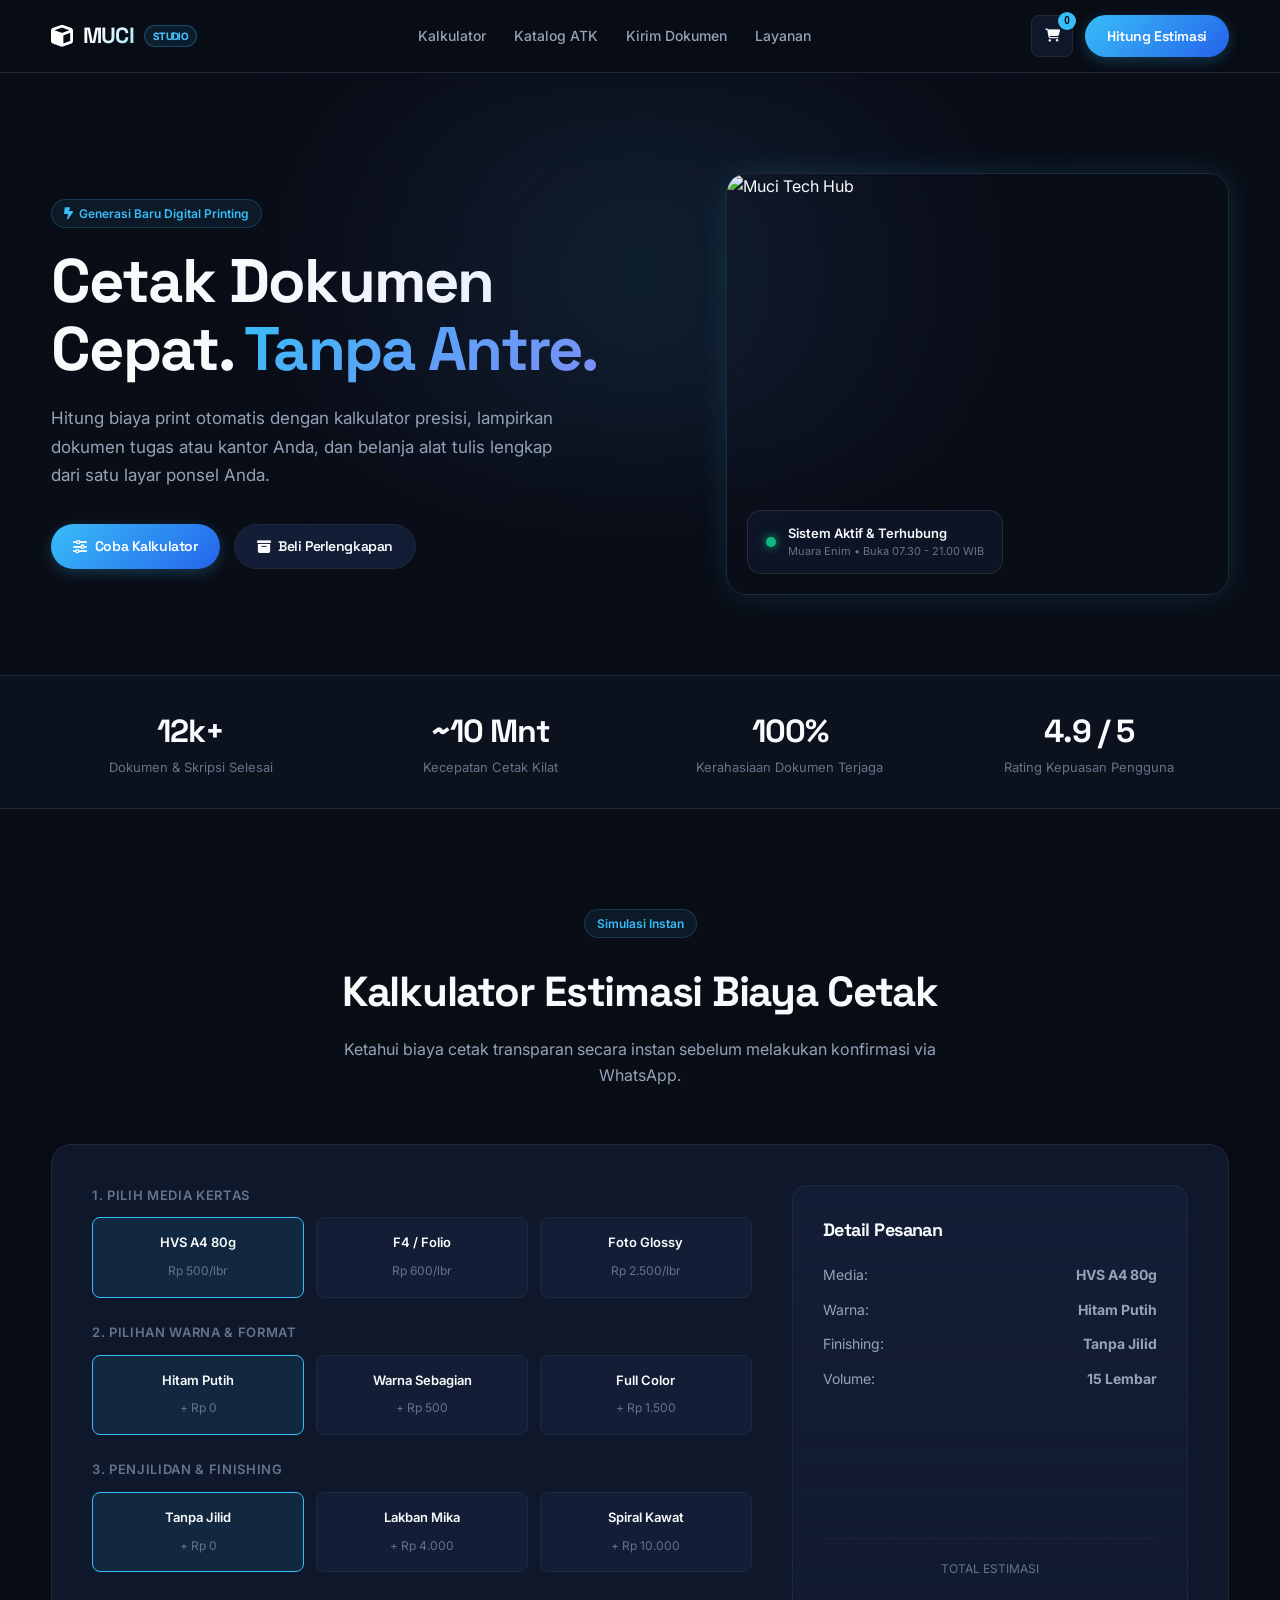
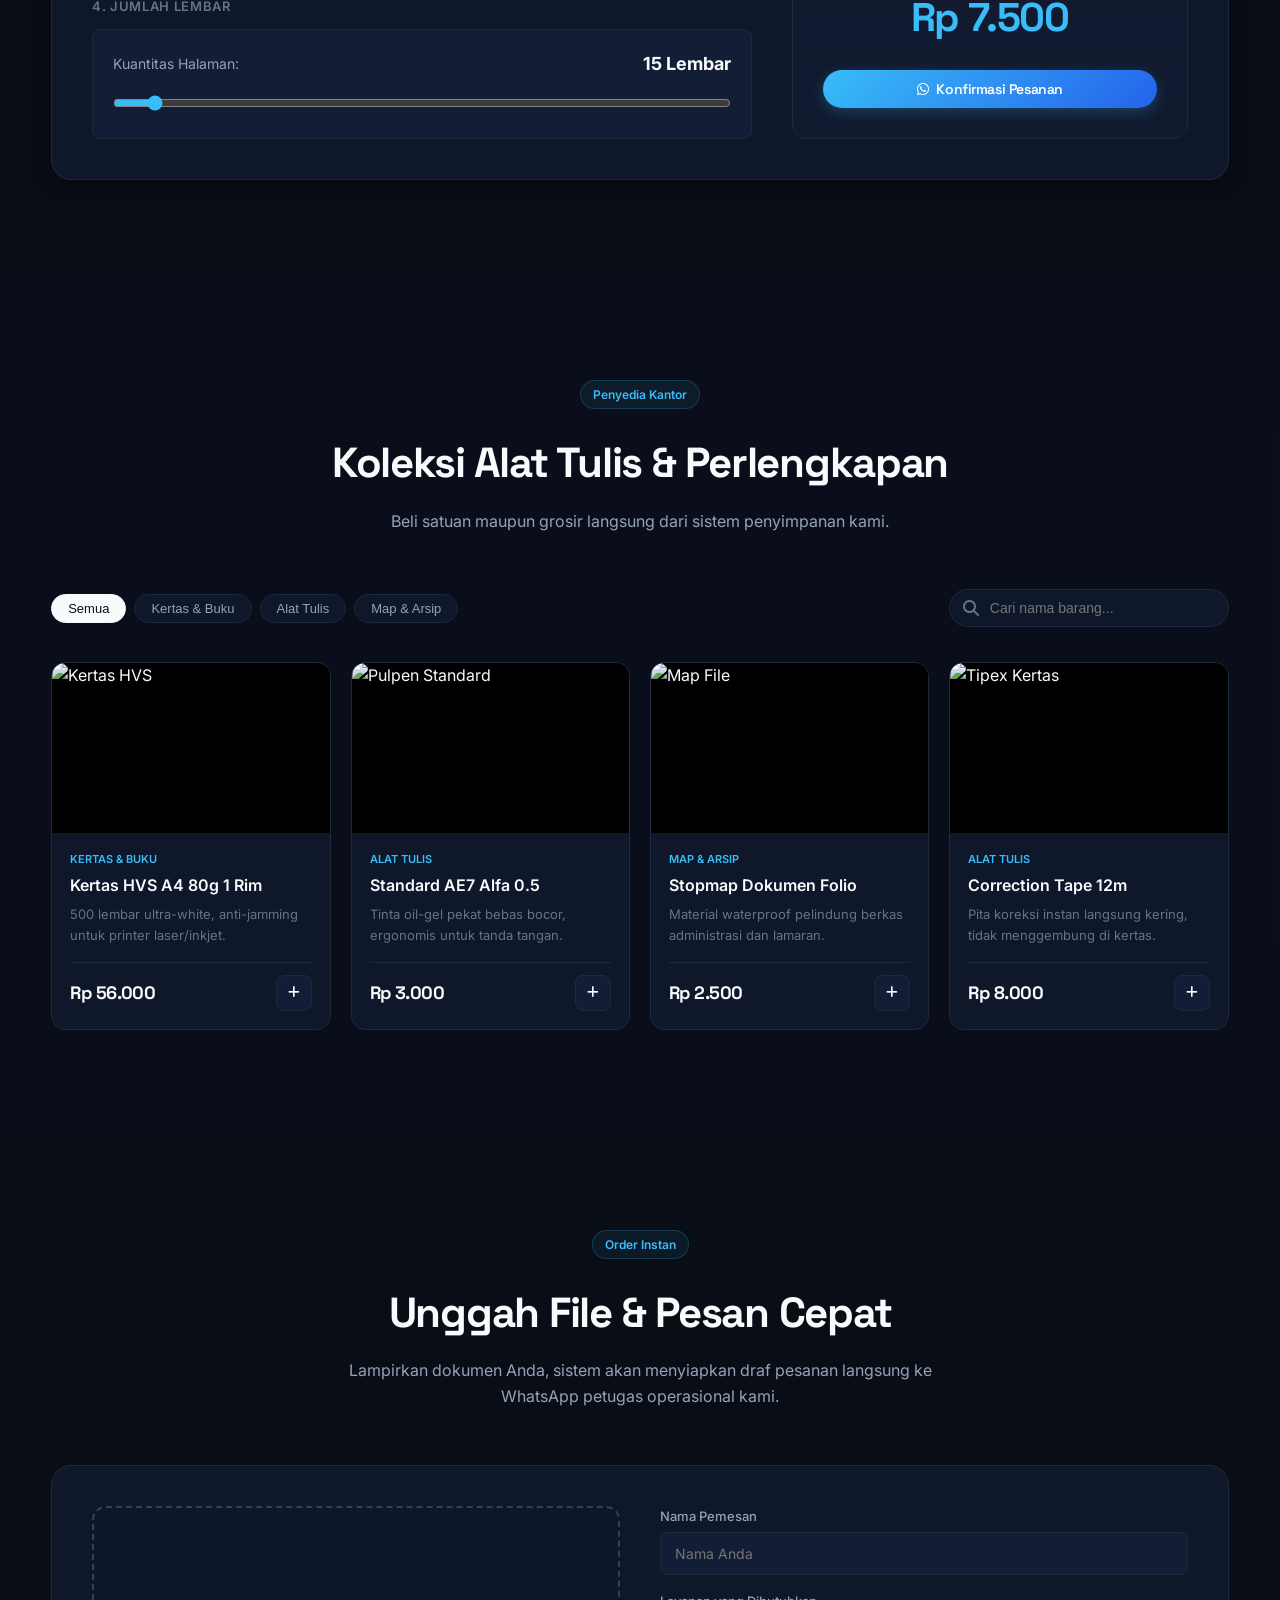
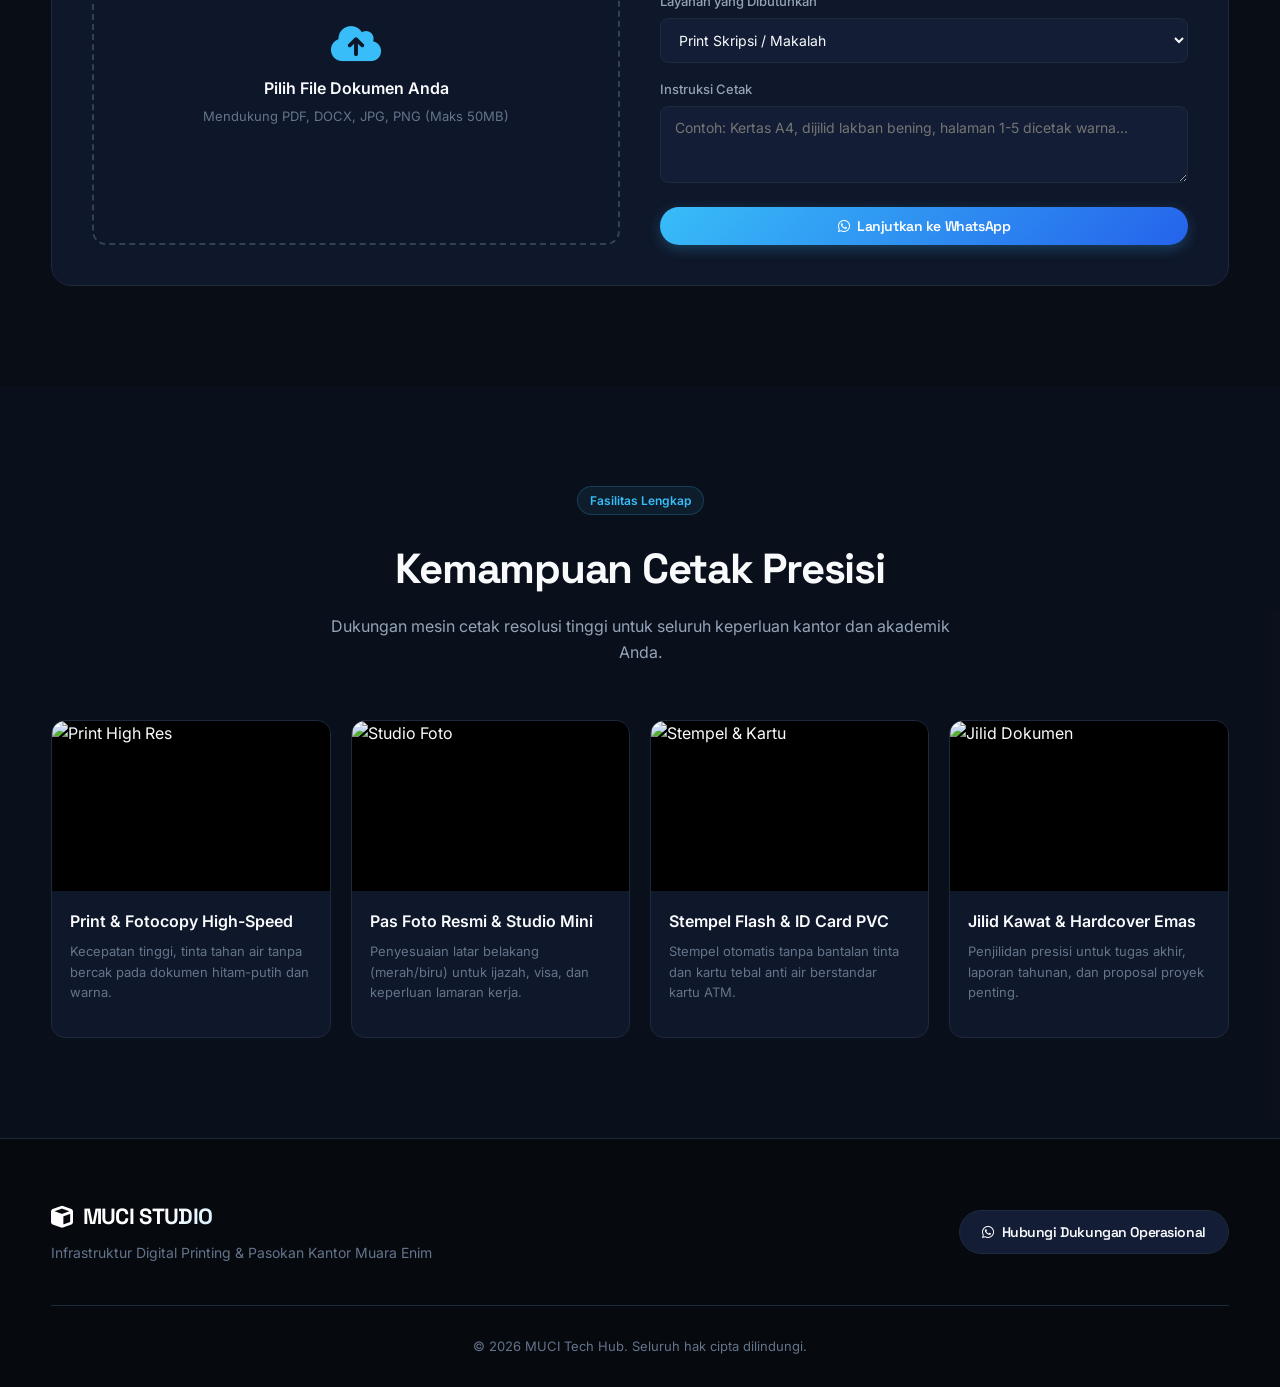
==== commit e39fa6f5: "Update index lama.html" ====
--- a/index lama.html
+++ b/index lama.html
@@ -4,759 +4,871 @@
 <meta charset="UTF-8">
 <meta name="viewport" content="width=device-width, initial-scale=1.0">
 
-<title>MUCI — Pusat Print, Fotocopy, Kartu & Toko ATK Modern</title>
-<meta name="description" content="Pesan print online, fotocopy kilat, jilid, stempel flash, cetak kartu ID/BPJS, dan belanja ATK lengkap di Muara Enim dengan kalkulator harga otomatis.">
-<meta property="og:title" content="MUCI — Pusat Print & Belanja ATK Modern">
-<meta property="og:description" content="Hitung estimasi cetak online, pesan via WhatsApp tanpa antre, dan belanja kebutuhan kantor & sekolah.">
-<meta property="og:image" content="https://images.unsplash.com/photo-1562654501-a0ccc0fc3fb1?auto=format&fit=crop&w=1200&q=80">
-<meta property="og:type" content="website">
-
-<!-- Google Fonts & Font Awesome CDN -->
+<title>MUCI — Print Tech, Studio Foto & Smart Office Supply</title>
+<meta name="description" content="Pusat cetak cerdas dan perlengkapan kerja modern di Muara Enim. Pesan print dokumen, foto studio, stempel flash, dan ATK serba otomatis.">
+
+<!-- Fonts & Icons -->
 <link rel="preconnect" href="https://fonts.googleapis.com">
 <link rel="preconnect" href="https://fonts.gstatic.com" crossorigin>
-<link href="https://fonts.googleapis.com/css2?family=Outfit:wght@500;600;700;800;900&family=Plus+Jakarta+Sans:wght@400;500;600;700&display=swap" rel="stylesheet">
+<link href="https://fonts.googleapis.com/css2?family=Inter:wght@400;500;600;700&family=Space+Grotesk:wght@500;600;700&display=swap" rel="stylesheet">
 <link rel="stylesheet" href="https://cdnjs.cloudflare.com/ajax/libs/font-awesome/6.5.1/css/all.min.css">
 
 <style>
 /* =====================================================
-   ROOT & TEMA
+   DESIGN SYSTEM
 ===================================================== */
 :root {
-    --font-heading: 'Outfit', sans-serif;
-    --font-body: 'Plus Jakarta Sans', sans-serif;
-
-    --primary: #0284c7;
-    --primary-hover: #0369a1;
-    --primary-light: #e0f2fe;
-    --accent: #2563eb;
-    --accent-gold: #f59e0b;
-    --success: #16a34a;
-    --dark: #091322;
-    --slate: #475569;
-    --light-bg: #f8fafc;
-    --card-bg: #ffffff;
-    --border: #e2e8f0;
-    --radius-sm: 10px;
-    --radius-md: 16px;
-    --radius-lg: 24px;
-    --shadow-sm: 0 2px 4px rgba(9, 19, 34, 0.04);
-    --shadow-md: 0 10px 25px -5px rgba(9, 19, 34, 0.08);
-    --shadow-lg: 0 20px 40px -10px rgba(9, 19, 34, 0.12);
+  --font-display: 'Space Grotesk', sans-serif;
+  --font-sans: 'Inter', -apple-system, BlinkMacSystemFont, sans-serif;
+
+  --bg: #090d16;
+  --surface: #0f172a;
+  --surface-card: #131d35;
+  --surface-card-hover: #182442;
+  --surface-border: #1e293b;
+  --border-glow: rgba(56, 189, 248, 0.25);
+
+  --text-primary: #f8fafc;
+  --text-secondary: #94a3b8;
+  --text-muted: #64748b;
+
+  --accent-cyan: #38bdf8;
+  --accent-blue: #2563eb;
+  --accent-indigo: #6366f1;
+  --accent-emerald: #10b981;
+
+  --radius-sm: 8px;
+  --radius-md: 14px;
+  --radius-lg: 20px;
+  --radius-full: 9999px;
+
+  --shadow-subtle: 0 4px 20px rgba(0, 0, 0, 0.4);
+  --shadow-glow: 0 0 35px -5px rgba(56, 189, 248, 0.2);
 }
 
 * {
-    margin: 0;
-    padding: 0;
-    box-sizing: border-box;
+  margin: 0;
+  padding: 0;
+  box-sizing: border-box;
 }
 
 html {
-    scroll-behavior: smooth;
+  scroll-behavior: smooth;
 }
 
 body {
-    font-family: var(--font-body);
-    background: var(--light-bg);
-    color: var(--dark);
-    line-height: 1.6;
-    letter-spacing: -0.01em;
-    padding-bottom: 70px;
-}
-
-h1, h2, h3, .brand, .btn, .price-tag, .stat-number {
-    font-family: var(--font-heading);
-    letter-spacing: -0.025em;
+  font-family: var(--font-sans);
+  background-color: var(--bg);
+  color: var(--text-primary);
+  line-height: 1.6;
+  overflow-x: hidden;
+  -webkit-font-smoothing: antialiased;
+}
+
+h1, h2, h3, h4, .brand, .btn, .stat-val, .calc-price, .item-price {
+  font-family: var(--font-display);
+  letter-spacing: -0.03em;
 }
 
 a {
-    text-decoration: none;
-    color: inherit;
+  text-decoration: none;
+  color: inherit;
 }
 
 img {
-    max-width: 100%;
-    height: auto;
-    display: block;
+  max-width: 100%;
+  display: block;
 }
 
 .container {
-    width: min(1200px, 92%);
-    margin: auto;
+  width: min(1200px, 92%);
+  margin: auto;
 }
 
 /* =====================================================
-   TOP ANNOUNCEMENT BAR
+   NAVBAR
 ===================================================== */
-.top-bar {
-    background: var(--dark);
-    color: #cbd5e1;
-    font-size: 13px;
-    padding: 8px 0;
-    border-bottom: 1px solid #1e293b;
-}
-
-.top-bar-inner {
-    display: flex;
-    justify-content: space-between;
-    align-items: center;
-}
-
-.store-status {
-    display: inline-flex;
-    align-items: center;
-    gap: 8px;
-    font-weight: 600;
-}
-
-.status-dot {
-    width: 8px;
-    height: 8px;
-    background: #22c55e;
-    border-radius: 50%;
-    box-shadow: 0 0 0 3px rgba(34, 197, 94, 0.25);
-    animation: pulse 2s infinite;
-}
-
-@keyframes pulse {
-    0% { transform: scale(0.95); box-shadow: 0 0 0 0 rgba(34, 197, 94, 0.7); }
-    70% { transform: scale(1); box-shadow: 0 0 0 6px rgba(34, 197, 94, 0); }
-    100% { transform: scale(0.95); box-shadow: 0 0 0 0 rgba(34, 197, 94, 0); }
+.header-wrapper {
+  position: sticky;
+  top: 0;
+  z-index: 100;
+  background: rgba(9, 13, 22, 0.75);
+  backdrop-filter: blur(16px);
+  border-bottom: 1px solid var(--surface-border);
+}
+
+.navbar {
+  display: flex;
+  align-items: center;
+  justify-content: space-between;
+  height: 72px;
+}
+
+.brand {
+  display: flex;
+  align-items: center;
+  gap: 10px;
+  font-size: 22px;
+  font-weight: 700;
+  background: linear-gradient(135deg, #fff 30%, var(--accent-cyan));
+  -webkit-background-clip: text;
+  -webkit-text-fill-color: transparent;
+}
+
+.brand-badge {
+  font-size: 10px;
+  padding: 2px 8px;
+  border-radius: var(--radius-full);
+  background: rgba(56, 189, 248, 0.1);
+  border: 1px solid rgba(56, 189, 248, 0.3);
+  color: var(--accent-cyan);
+  -webkit-text-fill-color: var(--accent-cyan);
+  font-family: var(--font-sans);
+  font-weight: 600;
+}
+
+.nav-links {
+  display: flex;
+  gap: 28px;
+}
+
+.nav-links a {
+  font-size: 14px;
+  font-weight: 500;
+  color: var(--text-secondary);
+  transition: color 0.2s;
+}
+
+.nav-links a:hover {
+  color: var(--text-primary);
+}
+
+.nav-cta {
+  display: flex;
+  align-items: center;
+  gap: 12px;
+}
+
+.cart-toggle-btn {
+  position: relative;
+  background: var(--surface);
+  border: 1px solid var(--surface-border);
+  color: var(--text-primary);
+  width: 42px;
+  height: 42px;
+  border-radius: var(--radius-sm);
+  display: flex;
+  align-items: center;
+  justify-content: center;
+  cursor: pointer;
+  transition: border-color 0.2s;
+}
+
+.cart-toggle-btn:hover {
+  border-color: var(--accent-cyan);
+}
+
+.cart-count {
+  position: absolute;
+  top: -4px;
+  right: -4px;
+  background: var(--accent-cyan);
+  color: var(--bg);
+  font-size: 10px;
+  font-weight: 700;
+  width: 18px;
+  height: 18px;
+  border-radius: var(--radius-full);
+  display: flex;
+  align-items: center;
+  justify-content: center;
 }
 
 /* =====================================================
-   HEADER & NAVBAR
+   BUTTONS & BADGES
 ===================================================== */
-.header-wrap {
-    position: sticky;
-    top: 0;
-    z-index: 999;
-    background: rgba(255, 255, 255, 0.94);
-    backdrop-filter: blur(14px);
-    border-bottom: 1px solid var(--border);
-}
-
-.nav {
-    display: flex;
-    align-items: center;
-    justify-content: space-between;
-    height: 74px;
-}
-
-.brand {
-    display: flex;
-    align-items: center;
-    gap: 10px;
-    font-size: 28px;
-    font-weight: 900;
-    color: var(--primary);
-    text-transform: uppercase;
-    letter-spacing: 0.05em;
-}
-
-.nav-links {
-    display: flex;
-    gap: 28px;
-}
-
-.nav-links a {
-    color: var(--slate);
-    font-weight: 600;
-    font-size: 15px;
-    transition: color 0.2s;
-}
-
-.nav-links a:hover {
-    color: var(--primary);
-}
-
-.nav-actions {
-    display: flex;
-    align-items: center;
-    gap: 14px;
-}
-
-.btn-cart-nav {
-    position: relative;
-    background: white;
-    border: 1.5px solid var(--border);
-    padding: 10px 14px;
-    border-radius: 50px;
-    cursor: pointer;
-    font-weight: 700;
-    font-size: 14px;
-    display: inline-flex;
-    align-items: center;
-    gap: 8px;
-    transition: all 0.25s;
-}
-
-.btn-cart-nav:hover {
-    border-color: var(--primary);
-    color: var(--primary);
-}
-
-.cart-counter {
-    background: #ef4444;
-    color: white;
-    font-size: 11px;
-    border-radius: 50%;
-    width: 18px;
-    height: 18px;
-    display: flex;
-    align-items: center;
-    justify-content: center;
+.btn {
+  display: inline-flex;
+  align-items: center;
+  justify-content: center;
+  gap: 8px;
+  padding: 10px 22px;
+  font-size: 14px;
+  font-weight: 600;
+  border-radius: var(--radius-full);
+  cursor: pointer;
+  transition: all 0.2s cubic-bezier(0.16, 1, 0.3, 1);
+  border: none;
+}
+
+.btn-primary {
+  background: linear-gradient(135deg, var(--accent-cyan), var(--accent-blue));
+  color: #fff;
+  box-shadow: 0 4px 14px rgba(56, 189, 248, 0.25);
+}
+
+.btn-primary:hover {
+  box-shadow: 0 6px 20px rgba(56, 189, 248, 0.4);
+  transform: translateY(-1px);
+}
+
+.btn-secondary {
+  background: var(--surface-card);
+  color: var(--text-primary);
+  border: 1px solid var(--surface-border);
+}
+
+.btn-secondary:hover {
+  background: var(--surface-card-hover);
+  border-color: #334155;
+}
+
+.tag {
+  display: inline-flex;
+  align-items: center;
+  gap: 6px;
+  font-size: 12px;
+  font-weight: 600;
+  color: var(--accent-cyan);
+  background: rgba(56, 189, 248, 0.08);
+  border: 1px solid rgba(56, 189, 248, 0.2);
+  padding: 4px 12px;
+  border-radius: var(--radius-full);
+  margin-bottom: 20px;
 }
 
 /* =====================================================
    HERO
 ===================================================== */
 .hero {
-    padding: 60px 0 85px;
-    background: radial-gradient(circle at 85% 15%, #dbeafe 0%, transparent 45%),
-                linear-gradient(180deg, #f0f9ff 0%, #ffffff 100%);
+  position: relative;
+  padding: 100px 0 80px;
+  overflow: hidden;
+}
+
+.hero-glow {
+  position: absolute;
+  top: 0;
+  left: 50%;
+  transform: translateX(-50%);
+  width: 900px;
+  height: 400px;
+  background: radial-gradient(circle, rgba(56, 189, 248, 0.12) 0%, rgba(99, 102, 241, 0.05) 50%, transparent 80%);
+  filter: blur(60px);
+  pointer-events: none;
 }
 
 .hero-grid {
-    display: grid;
-    grid-template-columns: 1.15fr 0.85fr;
-    align-items: center;
-    gap: 50px;
-}
-
-.eyebrow {
-    display: inline-flex;
-    align-items: center;
-    gap: 8px;
-    background: var(--primary-light);
-    color: var(--primary-hover);
-    padding: 6px 16px;
-    border-radius: 50px;
-    font-size: 12.5px;
-    font-weight: 800;
-    text-transform: uppercase;
-    letter-spacing: 0.04em;
-    margin-bottom: 20px;
-}
-
-.hero h1 {
-    font-size: clamp(34px, 4.4vw, 54px);
-    line-height: 1.15;
-    font-weight: 900;
-}
-
-.hero h1 span {
-    background: linear-gradient(135deg, #0284c7 0%, #2563eb 100%);
-    -webkit-background-clip: text;
-    -webkit-text-fill-color: transparent;
-}
-
-.lead {
-    margin-top: 18px;
-    color: var(--slate);
-    font-size: 16.5px;
-    max-width: 540px;
+  display: grid;
+  grid-template-columns: 1.1fr 0.9fr;
+  align-items: center;
+  gap: 60px;
+}
+
+.hero-copy h1 {
+  font-size: clamp(38px, 4.8vw, 62px);
+  line-height: 1.1;
+  font-weight: 700;
+  margin-bottom: 20px;
+}
+
+.hero-copy h1 span {
+  background: linear-gradient(135deg, #38bdf8 0%, #818cf8 100%);
+  -webkit-background-clip: text;
+  -webkit-text-fill-color: transparent;
+}
+
+.hero-copy p {
+  font-size: 17px;
+  color: var(--text-secondary);
+  line-height: 1.7;
+  max-width: 520px;
+  margin-bottom: 34px;
 }
 
 .hero-actions {
-    display: flex;
-    gap: 14px;
-    margin-top: 32px;
-    flex-wrap: wrap;
-}
-
-.btn {
-    display: inline-flex;
-    align-items: center;
-    gap: 9px;
-    cursor: pointer;
-    padding: 13px 26px;
-    border-radius: 50px;
-    font-size: 15px;
-    font-weight: 700;
-    transition: all 0.25s;
-    border: none;
-}
-
-.btn.primary {
-    background: var(--primary);
-    color: white;
-    box-shadow: 0 6px 18px rgba(2, 132, 199, 0.28);
-}
-
-.btn.primary:hover {
-    background: var(--primary-hover);
-    transform: translateY(-2px);
-}
-
-.btn.secondary {
-    background: white;
-    color: var(--primary-hover);
-    border: 1.5px solid var(--border);
-}
-
-.btn.secondary:hover {
-    background: var(--primary-light);
-    border-color: var(--primary);
-    transform: translateY(-2px);
-}
-
-.hero-card {
-    position: relative;
-    border-radius: var(--radius-lg);
-    padding: 10px;
-    background: white;
-    box-shadow: var(--shadow-lg);
-    border: 1px solid var(--border);
-}
-
-.hero-card img {
-    width: 100%;
-    height: 380px;
-    object-fit: cover;
-    border-radius: var(--radius-md);
-}
-
-.hero-floating-card {
-    position: absolute;
-    bottom: -20px;
-    left: 20px;
-    background: white;
-    border: 1px solid var(--border);
-    padding: 14px 20px;
-    border-radius: var(--radius-md);
-    box-shadow: var(--shadow-md);
-    display: flex;
-    align-items: center;
-    gap: 14px;
+  display: flex;
+  gap: 14px;
+  flex-wrap: wrap;
+}
+
+.hero-preview {
+  position: relative;
+}
+
+.preview-card {
+  position: relative;
+  border-radius: var(--radius-lg);
+  overflow: hidden;
+  border: 1px solid var(--surface-border);
+  box-shadow: var(--shadow-glow);
+}
+
+.preview-card img {
+  width: 100%;
+  height: 420px;
+  object-fit: cover;
+  filter: saturate(1.1);
+}
+
+.floating-pill {
+  position: absolute;
+  bottom: 20px;
+  left: 20px;
+  background: rgba(15, 23, 42, 0.85);
+  backdrop-filter: blur(12px);
+  border: 1px solid rgba(255, 255, 255, 0.1);
+  padding: 12px 18px;
+  border-radius: var(--radius-md);
+  display: flex;
+  align-items: center;
+  gap: 12px;
+}
+
+.pill-dot {
+  width: 10px;
+  height: 10px;
+  background: var(--accent-emerald);
+  border-radius: 50%;
+  box-shadow: 0 0 10px var(--accent-emerald);
 }
 
 /* =====================================================
-   STATS STRIP
+   METRICS STRIP
 ===================================================== */
-.stats-strip {
-    background: white;
-    border-top: 1px solid var(--border);
-    border-bottom: 1px solid var(--border);
-    padding: 26px 0;
-}
-
-.stats-grid {
-    display: grid;
-    grid-template-columns: repeat(4, 1fr);
-    gap: 20px;
-    text-align: center;
-}
-
-.stat-number {
-    font-size: 32px;
-    font-weight: 900;
-    color: var(--primary);
-}
-
-.stat-label {
-    font-size: 13.5px;
-    color: var(--slate);
-    font-weight: 500;
+.metrics-strip {
+  border-top: 1px solid var(--surface-border);
+  border-bottom: 1px solid var(--surface-border);
+  background: rgba(15, 23, 42, 0.4);
+  padding: 30px 0;
+}
+
+.metrics-grid {
+  display: grid;
+  grid-template-columns: repeat(4, 1fr);
+  gap: 20px;
+  text-align: center;
+}
+
+.stat-val {
+  font-size: 32px;
+  font-weight: 700;
+  color: var(--text-primary);
+}
+
+.stat-lbl {
+  font-size: 13px;
+  color: var(--text-muted);
 }
 
 /* =====================================================
-   SECTIONS
+   SECTION HEADERS
 ===================================================== */
 .section {
-    padding: 85px 0;
-}
-
-.section-heading {
-    text-align: center;
-    max-width: 680px;
-    margin: 0 auto 50px;
-}
-
-.section-heading h2 {
-    font-size: clamp(28px, 3.5vw, 42px);
-    font-weight: 900;
-    margin-bottom: 12px;
-}
-
-.section-heading p {
-    color: var(--slate);
-    font-size: 16px;
+  padding: 100px 0;
+}
+
+.section-head {
+  text-align: center;
+  max-width: 620px;
+  margin: 0 auto 55px;
+}
+
+.section-head h2 {
+  font-size: clamp(28px, 3.5vw, 42px);
+  font-weight: 700;
+  margin-bottom: 12px;
+}
+
+.section-head p {
+  color: var(--text-secondary);
+  font-size: 16px;
 }
 
 /* =====================================================
-   KALKULATOR ESTIMASI BIAYA
+   KALKULATOR CERDAS (INTERACTIVE TILES)
 ===================================================== */
-.calc-box {
-    background: white;
-    border: 1.5px solid #bae6fd;
-    border-radius: var(--radius-lg);
-    box-shadow: var(--shadow-lg);
-    padding: 40px;
-    display: grid;
-    grid-template-columns: 1.2fr 0.8fr;
-    gap: 40px;
-    align-items: center;
-}
-
-.calc-form-grid {
-    display: grid;
-    grid-template-columns: 1fr 1fr;
-    gap: 18px;
+.calc-container {
+  background: var(--surface);
+  border: 1px solid var(--surface-border);
+  border-radius: var(--radius-lg);
+  padding: 40px;
+  display: grid;
+  grid-template-columns: 1.25fr 0.75fr;
+  gap: 40px;
+  box-shadow: var(--shadow-subtle);
+}
+
+.calc-step-title {
+  font-size: 13px;
+  font-weight: 600;
+  color: var(--text-muted);
+  text-transform: uppercase;
+  letter-spacing: 0.05em;
+  margin-bottom: 12px;
+}
+
+.tile-group {
+  display: grid;
+  grid-template-columns: repeat(3, 1fr);
+  gap: 12px;
+  margin-bottom: 24px;
+}
+
+.tile-option {
+  background: var(--surface-card);
+  border: 1px solid var(--surface-border);
+  border-radius: var(--radius-sm);
+  padding: 14px;
+  text-align: center;
+  cursor: pointer;
+  transition: all 0.2s;
+  user-select: none;
+}
+
+.tile-option:hover {
+  border-color: var(--accent-cyan);
+}
+
+.tile-option.active {
+  border-color: var(--accent-cyan);
+  background: rgba(56, 189, 248, 0.1);
+}
+
+.tile-option .tile-name {
+  font-size: 13px;
+  font-weight: 600;
+  display: block;
+  margin-bottom: 4px;
+}
+
+.tile-option .tile-price {
+  font-size: 12px;
+  color: var(--text-muted);
+}
+
+.calc-slider-wrap {
+  background: var(--surface-card);
+  border: 1px solid var(--surface-border);
+  padding: 20px;
+  border-radius: var(--radius-sm);
+}
+
+.slider-top {
+  display: flex;
+  justify-content: space-between;
+  align-items: center;
+  margin-bottom: 14px;
+}
+
+.calc-slider {
+  width: 100%;
+  accent-color: var(--accent-cyan);
+}
+
+/* Panel Hasil Kalkulator */
+.calc-checkout-panel {
+  background: linear-gradient(180deg, var(--surface-card) 0%, rgba(19, 29, 53, 0.4) 100%);
+  border: 1px solid var(--surface-border);
+  border-radius: var(--radius-md);
+  padding: 30px;
+  display: flex;
+  flex-direction: column;
+  justify-content: space-between;
+}
+
+.calc-summary-item {
+  display: flex;
+  justify-content: space-between;
+  font-size: 14px;
+  color: var(--text-secondary);
+  margin-bottom: 12px;
+}
+
+.calc-total-box {
+  border-top: 1px dashed var(--surface-border);
+  padding-top: 20px;
+  margin-top: 20px;
+  text-align: center;
+}
+
+.calc-price {
+  font-size: 40px;
+  font-weight: 700;
+  color: var(--accent-cyan);
+  margin: 8px 0 20px;
+}
+
+/* =====================================================
+   KATALOG PRODUK & SEARCH
+===================================================== */
+.search-controls {
+  display: flex;
+  justify-content: space-between;
+  align-items: center;
+  flex-wrap: wrap;
+  gap: 16px;
+  margin-bottom: 35px;
+}
+
+.filter-pills {
+  display: flex;
+  gap: 8px;
+  flex-wrap: wrap;
+}
+
+.pill-btn {
+  background: var(--surface);
+  border: 1px solid var(--surface-border);
+  color: var(--text-secondary);
+  font-size: 13px;
+  font-weight: 500;
+  padding: 6px 16px;
+  border-radius: var(--radius-full);
+  cursor: pointer;
+  transition: all 0.2s;
+}
+
+.pill-btn.active, .pill-btn:hover {
+  background: var(--text-primary);
+  color: var(--bg);
+  border-color: var(--text-primary);
+}
+
+.search-input-box {
+  position: relative;
+  min-width: 280px;
+}
+
+.search-input-box i {
+  position: absolute;
+  left: 14px;
+  top: 50%;
+  transform: translateY(-50%);
+  color: var(--text-muted);
+}
+
+.search-input {
+  width: 100%;
+  background: var(--surface);
+  border: 1px solid var(--surface-border);
+  color: var(--text-primary);
+  padding: 10px 16px 10px 40px;
+  border-radius: var(--radius-full);
+  outline: none;
+  font-size: 14px;
+  transition: border-color 0.2s;
+}
+
+.search-input:focus {
+  border-color: var(--accent-cyan);
+}
+
+.product-grid {
+  display: grid;
+  grid-template-columns: repeat(4, 1fr);
+  gap: 20px;
+}
+
+.product-card {
+  background: var(--surface);
+  border: 1px solid var(--surface-border);
+  border-radius: var(--radius-md);
+  overflow: hidden;
+  display: flex;
+  flex-direction: column;
+  transition: transform 0.2s, border-color 0.2s;
+}
+
+.product-card:hover {
+  transform: translateY(-4px);
+  border-color: rgba(56, 189, 248, 0.4);
+}
+
+.product-thumb {
+  height: 170px;
+  overflow: hidden;
+  background: #000;
+}
+
+.product-thumb img {
+  width: 100%;
+  height: 100%;
+  object-fit: cover;
+  transition: transform 0.3s;
+}
+
+.product-card:hover .product-thumb img {
+  transform: scale(1.05);
+}
+
+.product-details {
+  padding: 18px;
+  display: flex;
+  flex-direction: column;
+  flex: 1;
+}
+
+.item-cat {
+  font-size: 11px;
+  text-transform: uppercase;
+  color: var(--accent-cyan);
+  font-weight: 600;
+  margin-bottom: 4px;
+}
+
+.item-title {
+  font-size: 16px;
+  font-weight: 600;
+  margin-bottom: 6px;
+}
+
+.item-desc {
+  font-size: 13px;
+  color: var(--text-muted);
+  margin-bottom: 16px;
+  flex: 1;
+}
+
+.item-footer {
+  display: flex;
+  justify-content: space-between;
+  align-items: center;
+  padding-top: 12px;
+  border-top: 1px solid var(--surface-border);
+}
+
+.item-price {
+  font-size: 18px;
+  font-weight: 700;
+}
+
+.btn-add-cart {
+  background: var(--surface-card);
+  border: 1px solid var(--surface-border);
+  color: var(--text-primary);
+  width: 36px;
+  height: 36px;
+  border-radius: var(--radius-sm);
+  display: flex;
+  align-items: center;
+  justify-content: center;
+  cursor: pointer;
+  transition: all 0.2s;
+}
+
+.btn-add-cart:hover {
+  background: var(--accent-cyan);
+  color: var(--bg);
+  border-color: var(--accent-cyan);
+}
+
+/* =====================================================
+   FILE DROP & FORM
+===================================================== */
+.upload-wrapper {
+  background: var(--surface);
+  border: 1px solid var(--surface-border);
+  border-radius: var(--radius-lg);
+  padding: 40px;
+  display: grid;
+  grid-template-columns: 1fr 1fr;
+  gap: 40px;
+}
+
+.drop-zone {
+  border: 2px dashed #334155;
+  background: rgba(15, 23, 42, 0.5);
+  border-radius: var(--radius-md);
+  padding: 30px;
+  display: flex;
+  flex-direction: column;
+  align-items: center;
+  justify-content: center;
+  text-align: center;
+  cursor: pointer;
+  transition: all 0.2s;
+}
+
+.drop-zone:hover {
+  border-color: var(--accent-cyan);
+  background: rgba(56, 189, 248, 0.03);
+}
+
+.drop-zone i {
+  font-size: 40px;
+  color: var(--accent-cyan);
+  margin-bottom: 12px;
 }
 
 .form-group {
-    display: flex;
-    flex-direction: column;
-    gap: 7px;
+  margin-bottom: 16px;
 }
 
 .form-group label {
-    font-size: 13.5px;
-    font-weight: 700;
-    color: var(--dark);
-}
-
-.form-group select,
-.form-group input,
-.form-group textarea {
-    padding: 12px 14px;
-    border: 1.5px solid var(--border);
-    border-radius: var(--radius-sm);
-    font-family: inherit;
-    font-size: 14.5px;
-    outline: none;
-    background: #fdfdfd;
-    transition: all 0.2s;
-}
-
-.form-group select:focus,
-.form-group input:focus,
-.form-group textarea:focus {
-    border-color: var(--primary);
-    box-shadow: 0 0 0 3px rgba(2, 132, 199, 0.15);
-    background: white;
-}
-
-.calc-result-box {
-    background: linear-gradient(135deg, #0284c7 0%, #1e40af 100%);
-    color: white;
-    padding: 34px;
-    border-radius: var(--radius-md);
-    text-align: center;
-    box-shadow: var(--shadow-md);
-}
-
-.calc-total {
-    font-size: 42px;
-    font-weight: 900;
-    margin: 14px 0;
-    font-family: var(--font-heading);
+  display: block;
+  font-size: 13px;
+  font-weight: 500;
+  color: var(--text-secondary);
+  margin-bottom: 6px;
+}
+
+.form-control {
+  width: 100%;
+  background: var(--surface-card);
+  border: 1px solid var(--surface-border);
+  color: var(--text-primary);
+  padding: 12px 14px;
+  border-radius: var(--radius-sm);
+  outline: none;
+  font-family: inherit;
+  font-size: 14px;
+  transition: border-color 0.2s;
+}
+
+.form-control:focus {
+  border-color: var(--accent-cyan);
 }
 
 /* =====================================================
-   LAYANAN
+   SIDEBAR KERANJANG (DRAWER)
 ===================================================== */
-.service-grid {
-    display: grid;
-    grid-template-columns: repeat(4, 1fr);
-    gap: 22px;
-}
-
-.service-card {
-    background: white;
-    border: 1px solid var(--border);
-    border-radius: var(--radius-md);
-    overflow: hidden;
-    transition: all 0.3s;
-    display: flex;
-    flex-direction: column;
-}
-
-.service-card:hover {
-    transform: translateY(-6px);
-    box-shadow: var(--shadow-lg);
-    border-color: var(--primary);
-}
-
-.service-card img {
-    height: 170px;
-    width: 100%;
-    object-fit: cover;
-}
-
-.service-content {
-    padding: 20px;
-    flex: 1;
-    display: flex;
-    flex-direction: column;
-}
-
-.service-content h3 {
-    font-size: 18px;
-    font-weight: 800;
-    margin-bottom: 8px;
-}
-
-.service-content p {
-    font-size: 13.5px;
-    color: var(--slate);
-    flex: 1;
+.cart-backdrop {
+  position: fixed;
+  inset: 0;
+  background: rgba(0, 0, 0, 0.7);
+  backdrop-filter: blur(8px);
+  z-index: 1000;
+  opacity: 0;
+  pointer-events: none;
+  transition: opacity 0.3s ease;
+}
+
+.cart-backdrop.open {
+  opacity: 1;
+  pointer-events: all;
+}
+
+.cart-drawer {
+  position: fixed;
+  top: 0;
+  right: -420px;
+  width: min(420px, 100%);
+  height: 100%;
+  background: var(--surface);
+  border-left: 1px solid var(--surface-border);
+  z-index: 1001;
+  display: flex;
+  flex-direction: column;
+  transition: right 0.3s cubic-bezier(0.16, 1, 0.3, 1);
+}
+
+.cart-drawer.open {
+  right: 0;
+}
+
+.cart-header {
+  padding: 22px;
+  border-bottom: 1px solid var(--surface-border);
+  display: flex;
+  justify-content: space-between;
+  align-items: center;
+}
+
+.cart-items {
+  padding: 22px;
+  flex: 1;
+  overflow-y: auto;
+  display: flex;
+  flex-direction: column;
+  gap: 16px;
+}
+
+.cart-row {
+  display: flex;
+  justify-content: space-between;
+  align-items: center;
+  padding-bottom: 14px;
+  border-bottom: 1px solid var(--surface-border);
+}
+
+.cart-qty-ctrl {
+  display: flex;
+  align-items: center;
+  gap: 8px;
+}
+
+.qty-btn {
+  background: var(--surface-card);
+  border: 1px solid var(--surface-border);
+  color: var(--text-primary);
+  width: 24px;
+  height: 24px;
+  border-radius: var(--radius-sm);
+  cursor: pointer;
+  font-size: 12px;
+}
+
+.cart-footer {
+  padding: 22px;
+  border-top: 1px solid var(--surface-border);
+  background: rgba(15, 23, 42, 0.5);
 }
 
 /* =====================================================
-   KATALOG ATK & FILTER
+   FOOTER
 ===================================================== */
-.atk-filter-bar {
-    display: flex;
-    justify-content: center;
-    flex-wrap: wrap;
-    gap: 10px;
-    margin-bottom: 24px;
-}
-
-.filter-btn {
-    background: white;
-    border: 1.5px solid var(--border);
-    padding: 8px 18px;
-    border-radius: 50px;
-    font-size: 13.5px;
-    font-weight: 700;
-    cursor: pointer;
-    transition: all 0.2s;
-}
-
-.filter-btn.active, .filter-btn:hover {
-    background: var(--primary);
-    color: white;
-    border-color: var(--primary);
-}
-
-.atk-toolbar {
-    max-width: 500px;
-    margin: 0 auto 36px;
-    position: relative;
-}
-
-.atk-toolbar i {
-    position: absolute;
-    left: 18px;
-    top: 50%;
-    transform: translateY(-50%);
-    color: var(--slate);
-}
-
-.atk-search {
-    width: 100%;
-    padding: 13px 18px 13px 46px;
-    border: 1.5px solid var(--border);
-    border-radius: 50px;
-    outline: none;
-    font-family: inherit;
-    font-size: 14.5px;
-}
-
-.atk-search:focus {
-    border-color: var(--primary);
-    box-shadow: 0 0 0 3px rgba(2, 132, 199, 0.12);
-}
-
-.atk-grid {
-    display: grid;
-    grid-template-columns: repeat(4, 1fr);
-    gap: 22px;
-}
-
-.atk-card {
-    background: white;
-    border: 1px solid var(--border);
-    border-radius: var(--radius-md);
-    overflow: hidden;
-    display: flex;
-    flex-direction: column;
-    box-shadow: var(--shadow-sm);
-    transition: all 0.25s;
-}
-
-.atk-card:hover {
-    transform: translateY(-5px);
-    box-shadow: var(--shadow-lg);
-    border-color: var(--primary);
-}
-
-.atk-card img {
-    height: 175px;
-    width: 100%;
-    object-fit: cover;
-}
-
-.atk-body {
-    padding: 18px;
-    display: flex;
-    flex-direction: column;
-    flex: 1;
-}
-
-.atk-category {
-    font-size: 11px;
-    text-transform: uppercase;
-    font-weight: 800;
-    color: var(--primary);
-    margin-bottom: 4px;
-}
-
-.atk-price {
-    font-size: 20px;
-    font-weight: 900;
-    color: var(--dark);
-    margin: 10px 0 14px;
-}
-
-/* =====================================================
-   ORDER SECTION & FILE DROP
-===================================================== */
-.order-wrap {
-    display: grid;
-    grid-template-columns: 1fr 1fr;
-    gap: 45px;
-    align-items: flex-start;
-}
-
-.order-form {
-    background: white;
-    padding: 36px;
-    border-radius: var(--radius-lg);
-    box-shadow: var(--shadow-lg);
-    border: 1px solid var(--border);
-}
-
-.upload-zone {
-    border: 2px dashed #93c5fd;
-    background: #f0f9ff;
-    padding: 24px;
-    border-radius: var(--radius-md);
-    text-align: center;
-    cursor: pointer;
-    transition: all 0.25s;
-    margin-bottom: 20px;
-}
-
-.upload-zone:hover {
-    background: #e0f2fe;
-    border-color: var(--primary);
-}
-
-.upload-zone i {
-    font-size: 36px;
-    color: var(--primary);
-    margin-bottom: 8px;
-}
-
-/* =====================================================
-   KERANJANG DRAWER (SIDEBAR)
-===================================================== */
-.cart-overlay {
-    position: fixed;
-    inset: 0;
-    background: rgba(9, 19, 34, 0.6);
-    backdrop-filter: blur(4px);
-    z-index: 10000;
-    display: none;
-}
-
-.cart-drawer {
-    position: fixed;
-    top: 0;
-    right: -420px;
-    width: min(420px, 100%);
-    height: 100%;
-    background: white;
-    z-index: 10001;
-    display: flex;
-    flex-direction: column;
-    box-shadow: var(--shadow-lg);
-    transition: right 0.3s ease;
-}
-
-.cart-drawer.open {
-    right: 0;
-}
-
-.cart-header {
-    padding: 20px;
-    border-bottom: 1px solid var(--border);
-    display: flex;
-    justify-content: space-between;
-    align-items: center;
-}
-
-.cart-items-container {
-    padding: 20px;
-    flex: 1;
-    overflow-y: auto;
-    display: flex;
-    flex-direction: column;
-    gap: 14px;
-}
-
-.cart-item-row {
-    display: flex;
-    justify-content: space-between;
-    align-items: center;
-    border-bottom: 1px solid var(--border);
-    padding-bottom: 12px;
-}
-
-.cart-footer {
-    padding: 20px;
-    border-top: 1px solid var(--border);
-    background: #f8fafc;
-}
-
-/* =====================================================
-   STICKY QUICK-ACTION BAR (MOBILE)
-===================================================== */
-.mobile-action-bar {
-    position: fixed;
-    bottom: 0;
-    left: 0;
-    right: 0;
-    background: white;
-    border-top: 1px solid var(--border);
-    padding: 10px 16px;
-    display: flex;
-    justify-content: space-around;
-    gap: 10px;
-    z-index: 998;
+footer {
+  border-top: 1px solid var(--surface-border);
+  padding: 60px 0 30px;
+  background: #06090e;
+}
+
+.footer-top {
+  display: flex;
+  justify-content: space-between;
+  align-items: center;
+  flex-wrap: wrap;
+  gap: 20px;
+  padding-bottom: 40px;
+  border-bottom: 1px solid var(--surface-border);
+}
+
+.footer-bottom {
+  padding-top: 30px;
+  text-align: center;
+  font-size: 13px;
+  color: var(--text-muted);
 }
 
 /* =====================================================
    RESPONSIVE
 ===================================================== */
 @media (max-width: 992px) {
-    .hero-grid, .calc-box, .order-wrap {
-        grid-template-columns: 1fr;
-    }
-    .service-grid, .atk-grid {
-        grid-template-columns: repeat(2, 1fr);
-    }
-    .stats-grid {
-        grid-template-columns: repeat(2, 1fr);
-    }
+  .hero-grid, .calc-container, .upload-wrapper {
+    grid-template-columns: 1fr;
+  }
+  .product-grid {
+    grid-template-columns: repeat(2, 1fr);
+  }
+  .metrics-grid {
+    grid-template-columns: repeat(2, 1fr);
+  }
 }
 
 @media (max-width: 640px) {
-    .nav-links {
-        display: none;
-    }
-    .service-grid, .atk-grid, .calc-form-grid {
-        grid-template-columns: 1fr;
-    }
-    .calc-box, .order-form {
-        padding: 20px;
-    }
-    .hero h1 {
-        font-size: 32px;
-    }
+  .nav-links {
+    display: none;
+  }
+  .tile-group {
+    grid-template-columns: 1fr;
+  }
+  .product-grid {
+    grid-template-columns: 1fr;
+  }
+  .calc-container, .upload-wrapper {
+    padding: 20px;
+  }
 }
 </style>
 </head>
@@ -764,750 +876,648 @@
 <body>
 
 <!-- =====================================================
-     PEMBERITAHUAN JAM TOKO
+     NAVBAR
 ===================================================== -->
-<div class="top-bar">
-    <div class="container top-bar-inner">
-        <div class="store-status">
-            <span class="status-dot"></span>
-            <span>Toko Buka Hari Ini (07.30 - 21.00 WIB) — Pesanan Online 24 Jam Siap Diproses</span>
-        </div>
+<div class="header-wrapper">
+  <div class="container navbar">
+    <a href="#home" class="brand">
+      <i class="fa-solid fa-cube"></i> MUCI
+      <span class="brand-badge">STUDIO</span>
+    </a>
+
+    <div class="nav-links">
+      <a href="#kalkulator">Kalkulator</a>
+      <a href="#katalog">Katalog ATK</a>
+      <a href="#order">Kirim Dokumen</a>
+      <a href="#layanan">Layanan</a>
+    </div>
+
+    <div class="nav-cta">
+      <button class="cart-toggle-btn" onclick="toggleCartDrawer()">
+        <i class="fa-solid fa-cart-shopping"></i>
+        <span class="cart-count" id="cartCountBadge">0</span>
+      </button>
+      <a href="#kalkulator" class="btn btn-primary">
+        Hitung Estimasi
+      </a>
+    </div>
+  </div>
+</div>
+
+<!-- =====================================================
+     HERO
+===================================================== -->
+<section class="hero" id="home">
+  <div class="hero-glow"></div>
+  <div class="container hero-grid">
+    <div class="hero-copy">
+      <div class="tag">
+        <i class="fa-solid fa-bolt-lightning"></i> Generasi Baru Digital Printing
+      </div>
+      <h1>Cetak Dokumen Cepat. <span>Tanpa Antre.</span></h1>
+      <p>
+        Hitung biaya print otomatis dengan kalkulator presisi, lampirkan dokumen tugas atau kantor Anda, dan belanja alat tulis lengkap dari satu layar ponsel Anda.
+      </p>
+      <div class="hero-actions">
+        <a href="#kalkulator" class="btn btn-primary">
+          <i class="fa-solid fa-sliders"></i> Coba Kalkulator
+        </a>
+        <a href="#katalog" class="btn btn-secondary">
+          <i class="fa-solid fa-box-archive"></i> Beli Perlengkapan
+        </a>
+      </div>
+    </div>
+
+    <div class="hero-preview">
+      <div class="preview-card">
+        <img src="https://images.unsplash.com/photo-1562654501-a0ccc0fc3fb1?auto=format&fit=crop&w=800&q=80" alt="Muci Tech Hub">
+        <div class="floating-pill">
+          <span class="pill-dot"></span>
+          <div>
+            <div style="font-size: 13px; font-weight: 600;">Sistem Aktif & Terhubung</div>
+            <div style="font-size: 11px; color: var(--text-muted);">Muara Enim • Buka 07.30 - 21.00 WIB</div>
+          </div>
+        </div>
+      </div>
+    </div>
+  </div>
+</section>
+
+<!-- =====================================================
+     METRICS STRIP
+===================================================== */ -->
+<div class="metrics-strip">
+  <div class="container metrics-grid">
+    <div>
+      <div class="stat-val">12k+</div>
+      <div class="stat-lbl">Dokumen & Skripsi Selesai</div>
+    </div>
+    <div>
+      <div class="stat-val">~10 Mnt</div>
+      <div class="stat-lbl">Kecepatan Cetak Kilat</div>
+    </div>
+    <div>
+      <div class="stat-val">100%</div>
+      <div class="stat-lbl">Kerahasiaan Dokumen Terjaga</div>
+    </div>
+    <div>
+      <div class="stat-val">4.9 / 5</div>
+      <div class="stat-lbl">Rating Kepuasan Pengguna</div>
+    </div>
+  </div>
+</div>
+
+<!-- =====================================================
+     KALKULATOR CERDAS (INTERACTIVE TILES)
+===================================================== -->
+<section class="section" id="kalkulator">
+  <div class="container">
+    <div class="section-head">
+      <div class="tag">Simulasi Instan</div>
+      <h2>Kalkulator Estimasi Biaya Cetak</h2>
+      <p>Ketahui biaya cetak transparan secara instan sebelum melakukan konfirmasi via WhatsApp.</p>
+    </div>
+
+    <div class="calc-container">
+      <div>
+        <!-- Langkah 1: Kertas -->
+        <div class="calc-step-title">1. Pilih Media Kertas</div>
+        <div class="tile-group" id="paperTiles">
+          <div class="tile-option active" data-price="500" onclick="selectTile(this, 'paper')">
+            <span class="tile-name">HVS A4 80g</span>
+            <span class="tile-price">Rp 500/lbr</span>
+          </div>
+          <div class="tile-option" data-price="600" onclick="selectTile(this, 'paper')">
+            <span class="tile-name">F4 / Folio</span>
+            <span class="tile-price">Rp 600/lbr</span>
+          </div>
+          <div class="tile-option" data-price="2500" onclick="selectTile(this, 'paper')">
+            <span class="tile-name">Foto Glossy</span>
+            <span class="tile-price">Rp 2.500/lbr</span>
+          </div>
+        </div>
+
+        <!-- Langkah 2: Format Tinta -->
+        <div class="calc-step-title">2. Pilihan Warna & Format</div>
+        <div class="tile-group" id="colorTiles">
+          <div class="tile-option active" data-price="0" onclick="selectTile(this, 'color')">
+            <span class="tile-name">Hitam Putih</span>
+            <span class="tile-price">+ Rp 0</span>
+          </div>
+          <div class="tile-option" data-price="500" onclick="selectTile(this, 'color')">
+            <span class="tile-name">Warna Sebagian</span>
+            <span class="tile-price">+ Rp 500</span>
+          </div>
+          <div class="tile-option" data-price="1500" onclick="selectTile(this, 'color')">
+            <span class="tile-name">Full Color</span>
+            <span class="tile-price">+ Rp 1.500</span>
+          </div>
+        </div>
+
+        <!-- Langkah 3: Jilid -->
+        <div class="calc-step-title">3. Penjilidan & Finishing</div>
+        <div class="tile-group" id="bindingTiles">
+          <div class="tile-option active" data-price="0" onclick="selectTile(this, 'binding')">
+            <span class="tile-name">Tanpa Jilid</span>
+            <span class="tile-price">+ Rp 0</span>
+          </div>
+          <div class="tile-option" data-price="4000" onclick="selectTile(this, 'binding')">
+            <span class="tile-name">Lakban Mika</span>
+            <span class="tile-price">+ Rp 4.000</span>
+          </div>
+          <div class="tile-option" data-price="10000" onclick="selectTile(this, 'binding')">
+            <span class="tile-name">Spiral Kawat</span>
+            <span class="tile-price">+ Rp 10.000</span>
+          </div>
+        </div>
+
+        <!-- Langkah 4: Slider Halaman -->
+        <div class="calc-step-title">4. Jumlah Lembar</div>
+        <div class="calc-slider-wrap">
+          <div class="slider-top">
+            <span style="font-size: 14px; color: var(--text-secondary);">Kuantitas Halaman:</span>
+            <strong style="font-size: 18px;" id="sliderValDisplay">15 Lembar</strong>
+          </div>
+          <input type="range" min="1" max="250" value="15" class="calc-slider" id="calcSlider" oninput="updateSlider(this.value)">
+        </div>
+      </div>
+
+      <!-- Ringkasan Checkout -->
+      <div class="calc-checkout-panel">
         <div>
-            <i class="fa-solid fa-location-dot"></i> Muara Enim, Sumatera Selatan
-        </div>
-    </div>
-</div>
+          <h4 style="font-size: 18px; margin-bottom: 20px;">Detail Pesanan</h4>
+          <div class="calc-summary-item">
+            <span>Media:</span>
+            <strong id="summaryPaper">HVS A4 80g</strong>
+          </div>
+          <div class="calc-summary-item">
+            <span>Warna:</span>
+            <strong id="summaryColor">Hitam Putih</strong>
+          </div>
+          <div class="calc-summary-item">
+            <span>Finishing:</span>
+            <strong id="summaryBinding">Tanpa Jilid</strong>
+          </div>
+          <div class="calc-summary-item">
+            <span>Volume:</span>
+            <strong id="summaryQty">15 Lembar</strong>
+          </div>
+        </div>
+
+        <div class="calc-total-box">
+          <div style="font-size: 12px; color: var(--text-muted); text-transform: uppercase;">Total Estimasi</div>
+          <div class="calc-price" id="calcFinalPrice">Rp 7.500</div>
+          <button class="btn btn-primary" style="width: 100%;" onclick="orderFromCalculator()">
+            <i class="fa-brands fa-whatsapp"></i> Konfirmasi Pesanan
+          </button>
+        </div>
+      </div>
+    </div>
+  </div>
+</section>
 
 <!-- =====================================================
-     HEADER & NAVBAR
+     KATALOG ATK & FILTER
 ===================================================== -->
-<div class="header-wrap">
-    <nav class="nav container">
-        <a class="brand" href="#home">
-            <i class="fa-solid fa-print"></i> MUCI
-        </a>
-
-        <div class="nav-links">
-            <a href="#kalkulator">Hitung Biaya</a>
-            <a href="#layanan">Layanan</a>
-            <a href="#atk">Toko ATK</a>
-            <a href="#pesan">Pesan File</a>
-            <a href="#lokasi">Lokasi</a>
-        </div>
-
-        <div class="nav-actions">
-            <button class="btn-cart-nav" onclick="toggleCart()">
-                <i class="fa-solid fa-bag-shopping"></i>
-                <span class="cart-counter" id="cartBadge">0</span>
-            </button>
-            <a class="btn primary" href="#kalkulator" style="padding: 10px 20px; font-size: 13.5px;">
-                <i class="fa-solid fa-calculator"></i> Estimasi Harga
-            </a>
-        </div>
-    </nav>
-</div>
+<section class="section" id="katalog" style="background: rgba(15, 23, 42, 0.2);">
+  <div class="container">
+    <div class="section-head">
+      <div class="tag">Penyedia Kantor</div>
+      <h2>Koleksi Alat Tulis & Perlengkapan</h2>
+      <p>Beli satuan maupun grosir langsung dari sistem penyimpanan kami.</p>
+    </div>
+
+    <div class="search-controls">
+      <div class="filter-pills">
+        <button class="pill-btn active" onclick="applyCategory('all', this)">Semua</button>
+        <button class="pill-btn" onclick="applyCategory('paper', this)">Kertas & Buku</button>
+        <button class="pill-btn" onclick="applyCategory('pen', this)">Alat Tulis</button>
+        <button class="pill-btn" onclick="applyCategory('file', this)">Map & Arsip</button>
+      </div>
+
+      <div class="search-input-box">
+        <i class="fa-solid fa-magnifying-glass"></i>
+        <input type="text" id="productSearchInput" class="search-input" placeholder="Cari nama barang..." oninput="handleSearch(this.value)">
+      </div>
+    </div>
+
+    <div class="product-grid" id="productGrid">
+      <!-- Item 1 -->
+      <div class="product-card" data-category="paper" data-name="kertas hvs a4 rim sidu">
+        <div class="product-thumb">
+          <img src="https://images.unsplash.com/photo-1607604276583-eef5d076aa5f?auto=format&fit=crop&w=500&q=80" alt="Kertas HVS">
+        </div>
+        <div class="product-details">
+          <span class="item-cat">Kertas & Buku</span>
+          <div class="item-title">Kertas HVS A4 80g 1 Rim</div>
+          <div class="item-desc">500 lembar ultra-white, anti-jamming untuk printer laser/inkjet.</div>
+          <div class="item-footer">
+            <span class="item-price">Rp 56.000</span>
+            <button class="btn-add-cart" onclick="addToCart('HVS A4 80g (1 Rim)', 56000)"><i class="fa-solid fa-plus"></i></button>
+          </div>
+        </div>
+      </div>
+
+      <!-- Item 2 -->
+      <div class="product-card" data-category="pen" data-name="pulpen standard ae7 bolpoin">
+        <div class="product-thumb">
+          <img src="https://images.unsplash.com/photo-1585336261024-64ed7d80e15b?auto=format&fit=crop&w=500&q=80" alt="Pulpen Standard">
+        </div>
+        <div class="product-details">
+          <span class="item-cat">Alat Tulis</span>
+          <div class="item-title">Standard AE7 Alfa 0.5</div>
+          <div class="item-desc">Tinta oil-gel pekat bebas bocor, ergonomis untuk tanda tangan.</div>
+          <div class="item-footer">
+            <span class="item-price">Rp 3.000</span>
+            <button class="btn-add-cart" onclick="addToCart('Pulpen Standard AE7', 3000)"><i class="fa-solid fa-plus"></i></button>
+          </div>
+        </div>
+      </div>
+
+      <!-- Item 3 -->
+      <div class="product-card" data-category="file" data-name="map dokumen plastik folio">
+        <div class="product-thumb">
+          <img src="https://images.unsplash.com/photo-1586075010923-2dd4570fb338?auto=format&fit=crop&w=500&q=80" alt="Map File">
+        </div>
+        <div class="product-details">
+          <span class="item-cat">Map & Arsip</span>
+          <div class="item-title">Stopmap Dokumen Folio</div>
+          <div class="item-desc">Material waterproof pelindung berkas administrasi dan lamaran.</div>
+          <div class="item-footer">
+            <span class="item-price">Rp 2.500</span>
+            <button class="btn-add-cart" onclick="addToCart('Stopmap Folio', 2500)"><i class="fa-solid fa-plus"></i></button>
+          </div>
+        </div>
+      </div>
+
+      <!-- Item 4 -->
+      <div class="product-card" data-category="pen" data-name="correction tape tipex kertas">
+        <div class="product-thumb">
+          <img src="https://images.unsplash.com/photo-1583485088034-697b5bc54ccd?auto=format&fit=crop&w=500&q=80" alt="Tipex Kertas">
+        </div>
+        <div class="product-details">
+          <span class="item-cat">Alat Tulis</span>
+          <div class="item-title">Correction Tape 12m</div>
+          <div class="item-desc">Pita koreksi instan langsung kering, tidak menggembung di kertas.</div>
+          <div class="item-footer">
+            <span class="item-price">Rp 8.000</span>
+            <button class="btn-add-cart" onclick="addToCart('Correction Tape 12m', 8000)"><i class="fa-solid fa-plus"></i></button>
+          </div>
+        </div>
+      </div>
+    </div>
+  </div>
+</section>
 
 <!-- =====================================================
-     HERO SECTION
+     PENGIRIMAN FILE DOKUMEN
 ===================================================== -->
-<header class="hero" id="home">
-    <div class="hero-grid container">
-        <div>
-            <span class="eyebrow"><i class="fa-solid fa-bolt"></i> Cetak Cepat & ATK Lengkap</span>
-            <h1>Solusi Kebutuhan Dokumen & Kantor <span>Hanya di MUCI</span></h1>
-            <p class="lead">
-                Tak perlu buang waktu antre lama. Hitung simulasi biaya print dokumen Anda secara instan, kirim file via online, dan belanja perlengkapan alat tulis kantor berkualitas dalam satu tempat.
-            </p>
-            <div class="hero-actions">
-                <a class="btn primary" href="#kalkulator">
-                    <i class="fa-solid fa-calculator"></i> Hitung Biaya Cetak
-                </a>
-                <a class="btn secondary" href="#atk">
-                    <i class="fa-solid fa-cart-shopping"></i> Belanja ATK
-                </a>
-            </div>
-            <div style="display:flex; gap:20px; margin-top:35px; color:var(--slate); font-size:14px; font-weight:600;">
-                <div><i class="fa-solid fa-circle-check" style="color:var(--success);"></i> Hasil Cetak Tajam</div>
-                <div><i class="fa-solid fa-circle-check" style="color:var(--success);"></i> Bayar Tunai / QRIS</div>
-                <div><i class="fa-solid fa-circle-check" style="color:var(--success);"></i> Bisa Dikirim / Diambil</div>
-            </div>
-        </div>
-
-        <div class="hero-card">
-            <img src="https://images.unsplash.com/photo-1562654501-a0ccc0fc3fb1?auto=format&fit=crop&w=800&q=80" alt="Suasana Toko Percetakan MUCI">
-            <div class="hero-floating-card">
-                <i class="fa-solid fa-shield-halved" style="font-size: 28px; color:var(--primary);"></i>
-                <div>
-                    <strong style="font-size:14.5px; display:block;">File Aman & Dijaga Kerahasiaannya</strong>
-                    <span style="font-size:12.5px; color:var(--slate);">Dokumen tugas & rahasia langsung dihapus setelah dicetak</span>
-                </div>
-            </div>
-        </div>
-    </div>
-</header>
+<section class="section" id="order">
+  <div class="container">
+    <div class="section-head">
+      <div class="tag">Order Instan</div>
+      <h2>Unggah File & Pesan Cepat</h2>
+      <p>Lampirkan dokumen Anda, sistem akan menyiapkan draf pesanan langsung ke WhatsApp petugas operasional kami.</p>
+    </div>
+
+    <div class="upload-wrapper">
+      <div class="drop-zone" onclick="document.getElementById('fileInput').click()">
+        <i class="fa-solid fa-cloud-arrow-up"></i>
+        <div style="font-size: 16px; font-weight: 600; margin-bottom: 4px;">Pilih File Dokumen Anda</div>
+        <div style="font-size: 13px; color: var(--text-muted);" id="fileLabel">Mendukung PDF, DOCX, JPG, PNG (Maks 50MB)</div>
+        <input type="file" id="fileInput" style="display: none;" onchange="handleFile(this)">
+      </div>
+
+      <div>
+        <form onsubmit="handleOrderSubmit(event)">
+          <div class="form-group">
+            <label>Nama Pemesan</label>
+            <input type="text" id="senderName" class="form-control" placeholder="Nama Anda" required>
+          </div>
+          <div class="form-group">
+            <label>Layanan yang Dibutuhkan</label>
+            <select id="serviceType" class="form-control">
+              <option>Print Skripsi / Makalah</option>
+              <option>Print Dokumen Kantor</option>
+              <option>Cetak Pas Foto Kilat</option>
+              <option>Stempel Flash Otomatis</option>
+              <option>Cetak Kartu ID Card / BPJS</option>
+            </select>
+          </div>
+          <div class="form-group">
+            <label>Instruksi Cetak</label>
+            <textarea id="orderNotes" class="form-control" rows="3" placeholder="Contoh: Kertas A4, dijilid lakban bening, halaman 1-5 dicetak warna..."></textarea>
+          </div>
+          <button type="submit" class="btn btn-primary" style="width: 100%;">
+            <i class="fa-brands fa-whatsapp"></i> Lanjutkan ke WhatsApp
+          </button>
+        </form>
+      </div>
+    </div>
+  </div>
+</section>
 
 <!-- =====================================================
-     STATS STRIP
+     LAYANAN
 ===================================================== -->
-<div class="stats-strip">
-    <div class="container stats-grid">
-        <div>
-            <div class="stat-number">10.000+</div>
-            <div class="stat-label">Dokumen & Skripsi Dicetak</div>
-        </div>
-        <div>
-            <div class="stat-number">15 Menit</div>
-            <div class="stat-label">Rata-rata Jadi (Express)</div>
-        </div>
-        <div>
-            <div class="stat-number">100%</div>
-            <div class="stat-label">Stok ATK Original & Baru</div>
-        </div>
-        <div>
-            <div class="stat-number">4.9 / 5.0</div>
-            <div class="stat-label">Kepuasan Pelanggan</div>
-        </div>
-    </div>
-</div>
+<section class="section" id="layanan" style="background: rgba(15, 23, 42, 0.3);">
+  <div class="container">
+    <div class="section-head">
+      <div class="tag">Fasilitas Lengkap</div>
+      <h2>Kemampuan Cetak Presisi</h2>
+      <p>Dukungan mesin cetak resolusi tinggi untuk seluruh keperluan kantor dan akademik Anda.</p>
+    </div>
+
+    <div class="product-grid">
+      <div class="product-card">
+        <div class="product-thumb"><img src="https://images.unsplash.com/photo-1589330694653-dad6d3240e2b?auto=format&fit=crop&w=500&q=80" alt="Print High Res"></div>
+        <div class="product-details">
+          <div class="item-title">Print & Fotocopy High-Speed</div>
+          <div class="item-desc">Kecepatan tinggi, tinta tahan air tanpa bercak pada dokumen hitam-putih dan warna.</div>
+        </div>
+      </div>
+      <div class="product-card">
+        <div class="product-thumb"><img src="https://images.unsplash.com/photo-1516035069371-29a1b244cc32?auto=format&fit=crop&w=500&q=80" alt="Studio Foto"></div>
+        <div class="product-details">
+          <div class="item-title">Pas Foto Resmi & Studio Mini</div>
+          <div class="item-desc">Penyesuaian latar belakang (merah/biru) untuk ijazah, visa, dan keperluan lamaran kerja.</div>
+        </div>
+      </div>
+      <div class="product-card">
+        <div class="product-thumb"><img src="https://images.unsplash.com/photo-1589829545856-d10d557cf95f?auto=format&fit=crop&w=500&q=80" alt="Stempel & Kartu"></div>
+        <div class="product-details">
+          <div class="item-title">Stempel Flash & ID Card PVC</div>
+          <div class="item-desc">Stempel otomatis tanpa bantalan tinta dan kartu tebal anti air berstandar kartu ATM.</div>
+        </div>
+      </div>
+      <div class="product-card">
+        <div class="product-thumb"><img src="https://images.unsplash.com/photo-1544717305-2782549b5136?auto=format&fit=crop&w=500&q=80" alt="Jilid Dokumen"></div>
+        <div class="product-details">
+          <div class="item-title">Jilid Kawat & Hardcover Emas</div>
+          <div class="item-desc">Penjilidan presisi untuk tugas akhir, laporan tahunan, dan proposal proyek penting.</div>
+        </div>
+      </div>
+    </div>
+  </div>
+</section>
 
 <!-- =====================================================
-     FITUR UNGGULAN: KALKULATOR ESTIMASI HARGA OTOMATIS
+     KERANJANG BELANJA (DRAWER)
 ===================================================== -->
-<section id="kalkulator" class="section">
-    <div class="container">
-        <div class="section-heading">
-            <span class="eyebrow"><i class="fa-solid fa-wand-magic-sparkles"></i> Transparan & Instan</span>
-            <h2>Kalkulator Estimasi Biaya Cetak</h2>
-            <p>Pilih rincian kebutuhan Anda di bawah ini untuk melihat perkiraan total biaya sebelum melakukan pengiriman file.</p>
-        </div>
-
-        <div class="calc-box">
-            <div>
-                <div class="calc-form-grid">
-                    <div class="form-group">
-                        <label><i class="fa-solid fa-file"></i> Ukuran Kertas</label>
-                        <select id="calcKertas" onchange="hitungEstimasi()">
-                            <option value="500">HVS A4 75-80 GSM</option>
-                            <option value="600">HVS F4 / Folio 75-80 GSM</option>
-                            <option value="1500">Kertas Tebal Cover / Buffalo</option>
-                            <option value="3000">Kertas Foto Glossy Premium</option>
-                        </select>
-                    </div>
-
-                    <div class="form-group">
-                        <label><i class="fa-solid fa-palette"></i> Jenis Cetakan</label>
-                        <select id="calcWarna" onchange="hitungEstimasi()">
-                            <option value="0">Hitam Putih (B/W Teks)</option>
-                            <option value="500">Warna Sedang (Teks + Logo)</option>
-                            <option value="1500">Warna Penuh / Gambar / Foto</option>
-                        </select>
-                    </div>
-
-                    <div class="form-group">
-                        <label><i class="fa-solid fa-layer-group"></i> Jumlah Halaman / Lembar</label>
-                        <input type="number" id="calcJumlah" value="10" min="1" oninput="hitungEstimasi()">
-                    </div>
-
-                    <div class="form-group">
-                        <label><i class="fa-solid fa-book"></i> Finishing / Penjilidan</label>
-                        <select id="calcJilid" onchange="hitungEstimasi()">
-                            <option value="0">Tanpa Jilid (Lepas / Staples)</option>
-                            <option value="4000">Jilid Lakban Mika Bening (Standar)</option>
-                            <option value="10000">Jilid Spiral Kawat</option>
-                            <option value="35000">Hard Cover Skripsi Emas (Kilat)</option>
-                        </select>
-                    </div>
-                </div>
-
-                <div style="margin-top:20px; font-size:13px; color:var(--slate);">
-                    <i class="fa-solid fa-circle-info"></i> Harga di atas adalah simulasi acuan. Pembelian dalam kuantiti banyak otomatis mendapatkan potongan harga grosir.
-                </div>
-            </div>
-
-            <div class="calc-result-box">
-                <span style="font-size:13px; text-transform:uppercase; letter-spacing:1px; font-weight:700;">Perkiraan Total Biaya</span>
-                <div class="calc-total" id="calcTotalDisplay">Rp 9.000</div>
-                <p style="font-size:13px; opacity:0.9; margin-bottom:20px;">Sudah termasuk kertas, tinta cetak, dan jilid pilihan Anda.</p>
-                <button class="btn" style="background:white; color:var(--dark); width:100%; justify-content:center;" onclick="pesanDariKalkulator()">
-                    <i class="fa-brands fa-whatsapp" style="color:var(--success);"></i> Kirim Pesanan Ini
-                </button>
-            </div>
-        </div>
-    </div>
-</section>
-
-<!-- =====================================================
-     LAYANAN PERCETAKAN
-===================================================== -->
-<section id="layanan" class="section" style="background:#f1f7fc;">
-    <div class="container">
-        <div class="section-heading">
-            <span class="eyebrow"><i class="fa-solid fa-list-check"></i> Layanan Kami</span>
-            <h2>Solusi Cetak Lengkap & Profesional</h2>
-            <p>Dikerjakan oleh teknisi berpengalaman dengan mesin prima demi hasil yang bersih dan presisi.</p>
-        </div>
-
-        <div class="service-grid">
-            <div class="service-card">
-                <img src="https://images.unsplash.com/photo-1589330694653-dad6d3240e2b?auto=format&fit=crop&w=600&q=80" alt="Print Dokumen">
-                <div class="service-content">
-                    <h3>Print & Fotocopy Cepat</h3>
-                    <p>Cetak tugas sekolah, skripsi, modul, dan buku kerja dalam resolusi tajam, tidak bergaris, dan tahan lama.</p>
-                </div>
-            </div>
-
-            <div class="service-card">
-                <img src="https://images.unsplash.com/photo-1516035069371-29a1b244cc32?auto=format&fit=crop&w=600&q=80" alt="Pas Foto">
-                <div class="service-content">
-                    <h3>Pas Foto & Cetak Kenangan</h3>
-                    <p>Layanan ganti latar belakang pas foto kilat (merah/biru), cetak foto polaroid, hingga ukuran bingkai besar.</p>
-                </div>
-            </div>
-
-            <div class="service-card">
-                <img src="https://images.unsplash.com/photo-1586075010923-2dd4570fb338?auto=format&fit=crop&w=600&q=80" alt="Jilid dan Laminating">
-                <div class="service-content">
-                    <h3>Jilid & Laminating</h3>
-                    <p>Laminating panas anti-kerut untuk melindungi ijazah dan sertifikat. Jilid lakban, spiral, dan soft/hard cover skripsi.</p>
-                </div>
-            </div>
-
-            <div class="service-card">
-                <img src="https://images.unsplash.com/photo-1589829545856-d10d557cf95f?auto=format&fit=crop&w=600&q=80" alt="Stempel Flash & ID Card">
-                <div class="service-content">
-                    <h3>Stempel Flash & ID Card PVC</h3>
-                    <p>Bikin stempel otomatis tanpa bantalan tinta (bisa ditunggu). Cetak kartu pelajar, kartu pegawai, dan kartu BPJS tahan air.</p>
-                </div>
-            </div>
-        </div>
-    </div>
-</section>
-
-<!-- =====================================================
-     KATALOG PRODUK ATK
-===================================================== -->
-<section id="atk" class="section">
-    <div class="container">
-        <div class="section-heading">
-            <span class="eyebrow"><i class="fa-solid fa-shop"></i> Toko ATK</span>
-            <h2>Etalase Alat Tulis & Kantor</h2>
-            <p>Pilih barang kebutuhan Anda, masukkan ke keranjang belanja, dan lakukan pemesanan sekaligus.</p>
-        </div>
-
-        <!-- Filter Kategori -->
-        <div class="atk-filter-bar">
-            <button class="filter-btn active" onclick="filterKategori('semua', this)">Semua Produk</button>
-            <button class="filter-btn" onclick="filterKategori('kertas', this)">Kertas & Buku</button>
-            <button class="filter-btn" onclick="filterKategori('tulis', this)">Alat Tulis</button>
-            <button class="filter-btn" onclick="filterKategori('arsip', this)">Map & Arsip</button>
-            <button class="filter-btn" onclick="filterKategori('lem', this)">Perekat & Lakban</button>
-        </div>
-
-        <div class="atk-toolbar">
-            <i class="fa-solid fa-magnifying-glass"></i>
-            <input type="search" id="searchATK" class="atk-search" placeholder="Cari nama barang..." oninput="cariBarang()">
-        </div>
-
-        <div class="atk-grid" id="atkContainer">
-            <!-- Item 1 -->
-            <div class="atk-card" data-category="tulis" data-name="pulpen standard ae7 bolpoin pen">
-                <img src="https://images.unsplash.com/photo-1585336261024-64ed7d80e15b?auto=format&fit=crop&w=500&q=80" alt="Pulpen Standard">
-                <div class="atk-body">
-                    <span class="atk-category">Alat Tulis</span>
-                    <h3>Pulpen Standard AE7 0.5</h3>
-                    <p>Tinta hitam pekat, ujung jarum lancar tanpa macet.</p>
-                    <div class="atk-price">Rp 3.000</div>
-                    <button class="btn primary" style="padding:10px; justify-content:center;" onclick="addToCart('Pulpen Standard AE7', 3000)">
-                        <i class="fa-solid fa-cart-plus"></i> Tambah Keranjang
-                    </button>
-                </div>
-            </div>
-
-            <!-- Item 2 -->
-            <div class="atk-card" data-category="kertas" data-name="kertas hvs a4 sidu paperone rim">
-                <img src="https://images.unsplash.com/photo-1607604276583-eef5d076aa5f?auto=format&fit=crop&w=500&q=80" alt="Kertas HVS A4">
-                <div class="atk-body">
-                    <span class="atk-category">Kertas & Buku</span>
-                    <h3>Kertas HVS A4 75gr (1 Rim)</h3>
-                    <p>Isi 500 lembar putih bersih, tidak mudah macet di printer.</p>
-                    <div class="atk-price">Rp 55.000</div>
-                    <button class="btn primary" style="padding:10px; justify-content:center;" onclick="addToCart('Kertas HVS A4 75gr (1 Rim)', 55000)">
-                        <i class="fa-solid fa-cart-plus"></i> Tambah Keranjang
-                    </button>
-                </div>
-            </div>
-
-            <!-- Item 3 -->
-            <div class="atk-card" data-category="kertas" data-name="buku tulis kiky sidu catatan sekolah">
-                <img src="https://images.unsplash.com/photo-1544716278-ca5e3f4abd8c?auto=format&fit=crop&w=500&q=80" alt="Buku Tulis Sidu">
-                <div class="atk-body">
-                    <span class="atk-category">Kertas & Buku</span>
-                    <h3>Buku Tulis Sidu 38 Lembar</h3>
-                    <p>Kertas putih bergaris rapi, cocok untuk catatan harian.</p>
-                    <div class="atk-price">Rp 4.500</div>
-                    <button class="btn primary" style="padding:10px; justify-content:center;" onclick="addToCart('Buku Tulis Sidu 38L', 4500)">
-                        <i class="fa-solid fa-cart-plus"></i> Tambah Keranjang
-                    </button>
-                </div>
-            </div>
-
-            <!-- Item 4 -->
-            <div class="atk-card" data-category="arsip" data-name="map kertas stopmap folio arsip lamaran">
-                <img src="https://images.unsplash.com/photo-1586075010923-2dd4570fb338?auto=format&fit=crop&w=500&q=80" alt="Stopmap Folio">
-                <div class="atk-body">
-                    <span class="atk-category">Map & Arsip</span>
-                    <h3>Stopmap Folio Kertas</h3>
-                    <p>Kertas tebal aneka warna untuk berkas dan lamaran.</p>
-                    <div class="atk-price">Rp 2.000</div>
-                    <button class="btn primary" style="padding:10px; justify-content:center;" onclick="addToCart('Stopmap Folio Kertas', 2000)">
-                        <i class="fa-solid fa-cart-plus"></i> Tambah Keranjang
-                    </button>
-                </div>
-            </div>
-
-            <!-- Item 5 -->
-            <div class="atk-card" data-category="lem" data-name="lakban hitam jilid solasi perekat">
-                <img src="https://images.unsplash.com/photo-1578985545062-69928b1d9587?auto=format&fit=crop&w=500&q=80" alt="Lakban Hitam Jilid">
-                <div class="atk-body">
-                    <span class="atk-category">Perekat & Lakban</span>
-                    <h3>Lakban Hitam Jilid 1.5 Inch</h3>
-                    <p>Daya rekat kuat khusus jilid berkas, makalah, dan tugas.</p>
-                    <div class="atk-price">Rp 12.000</div>
-                    <button class="btn primary" style="padding:10px; justify-content:center;" onclick="addToCart('Lakban Hitam Jilid', 12000)">
-                        <i class="fa-solid fa-cart-plus"></i> Tambah Keranjang
-                    </button>
-                </div>
-            </div>
-
-            <!-- Item 6 -->
-            <div class="atk-card" data-category="tulis" data-name="tipex kertas correction tape penghapus">
-                <img src="https://images.unsplash.com/photo-1583485088034-697b5bc54ccd?auto=format&fit=crop&w=500&q=80" alt="Correction Tape">
-                <div class="atk-body">
-                    <span class="atk-category">Alat Tulis</span>
-                    <h3>Correction Tape (Tip-Ex Kertas)</h3>
-                    <p>Langsung kering, bersih, dan rapi tanpa menunggu tinta mengering.</p>
-                    <div class="atk-price">Rp 8.000</div>
-                    <button class="btn primary" style="padding:10px; justify-content:center;" onclick="addToCart('Tip-Ex Kertas', 8000)">
-                        <i class="fa-solid fa-cart-plus"></i> Tambah Keranjang
-                    </button>
-                </div>
-            </div>
-
-            <!-- Item 7 -->
-            <div class="atk-card" data-category="arsip" data-name="map kancing plastik transparan document keeper">
-                <img src="https://images.unsplash.com/photo-1544717305-2782549b5136?auto=format&fit=crop&w=500&q=80" alt="Map Kancing Plastik">
-                <div class="atk-body">
-                    <span class="atk-category">Map & Arsip</span>
-                    <h3>Map Plastik Kancing 1 Folio</h3>
-                    <p>Bahan plastik tahan air, menjaga dokumen tetap rapi dan aman.</p>
-                    <div class="atk-price">Rp 4.000</div>
-                    <button class="btn primary" style="padding:10px; justify-content:center;" onclick="addToCart('Map Plastik Kancing', 4000)">
-                        <i class="fa-solid fa-cart-plus"></i> Tambah Keranjang
-                    </button>
-                </div>
-            </div>
-
-            <!-- Item 8 -->
-            <div class="atk-card" data-category="tulis" data-name="spidol whiteboard marker snowman papan tulis">
-                <img src="https://images.unsplash.com/photo-1618005182384-a83a8bd57fbe?auto=format&fit=crop&w=500&q=80" alt="Spidol Snowman">
-                <div class="atk-body">
-                    <span class="atk-category">Alat Tulis</span>
-                    <h3>Spidol Whiteboard Snowman</h3>
-                    <p>Spidol papan tulis mudah dihapus, warna hitam pekat.</p>
-                    <div class="atk-price">Rp 10.000</div>
-                    <button class="btn primary" style="padding:10px; justify-content:center;" onclick="addToCart('Spidol Snowman Whiteboard', 10000)">
-                        <i class="fa-solid fa-cart-plus"></i> Tambah Keranjang
-                    </button>
-                </div>
-            </div>
-        </div>
-    </div>
-</section>
-
-<!-- =====================================================
-     FORM PEMESANAN & KIRIM FILE
-===================================================== -->
-<section id="pesan" class="section" style="background:#f1f7fc;">
-    <div class="container">
-        <div class="order-wrap">
-            <div>
-                <span class="eyebrow"><i class="fa-solid fa-paper-plane"></i> Tanpa Antre</span>
-                <h2>Kirim File & Pesan Langsung dari Rumah</h2>
-                <p style="color:var(--slate); margin-bottom:24px;">
-                    Isi detail pesanan cetak Anda. Anda dapat melampirkan nama file dan preferensi pengerjaan, lalu kami akan menyelesaikan sisanya via chat WhatsApp.
-                </p>
-
-                <div class="upload-zone" onclick="document.getElementById('dummyFile').click()">
-                    <i class="fa-solid fa-cloud-arrow-up"></i>
-                    <strong style="display:block; font-size:16px;">Pilih File Dokumen Anda</strong>
-                    <span style="font-size:13px; color:var(--slate);" id="fileNameDisplay">Format: PDF, Word (DOCX), ZIP, atau Foto JPG (Maks. 50MB)</span>
-                    <input type="file" id="dummyFile" style="display:none;" onchange="handleFileSelected(this)">
-                </div>
-
-                <div style="background:white; padding:20px; border-radius:var(--radius-md); border:1px solid var(--border);">
-                    <h4 style="font-size:15px; margin-bottom:10px;"><i class="fa-solid fa-truck"></i> Opsi Pengambilan:</h4>
-                    <p style="font-size:13.5px; color:var(--slate); margin:0;">
-                        1. <strong>Ambil di Toko:</strong> Pesanan sudah selesai rapi saat Anda tiba.<br>
-                        2. <strong>Kurir / Ojek Online:</strong> Siap dikirimkan ke alamat rumah/kantor Anda di area Muara Enim.
-                    </p>
-                </div>
-            </div>
-
-            <div class="order-form">
-                <h3 style="font-size:22px; margin-bottom:18px;">Formulir Pesanan Jasa</h3>
-                <form id="orderForm" onsubmit="handleFormOrder(event)">
-                    <div class="form-group" style="margin-bottom:14px;">
-                        <label>Nama Pemesan</label>
-                        <input type="text" id="custName" placeholder="Contoh: Budi Santoso" required>
-                    </div>
-
-                    <div style="display:grid; grid-template-columns:1fr 1fr; gap:14px; margin-bottom:14px;">
-                        <div class="form-group">
-                            <label>Jenis Layanan</label>
-                            <select id="custService">
-                                <option>Print Skripsi / Makalah</option>
-                                <option>Print Dokumen Biasa</option>
-                                <option>Fotocopy Berkas</option>
-                                <option>Cetak Pas Foto</option>
-                                <option>Stempel Flash</option>
-                                <option>Cetak Kartu PVC / ID</option>
-                            </select>
-                        </div>
-                        <div class="form-group">
-                            <label>Jumlah Copy / Rangkap</label>
-                            <input type="number" id="custQty" value="1" min="1" required>
-                        </div>
-                    </div>
-
-                    <div class="form-group" style="margin-bottom:18px;">
-                        <label>Instruksi Cetak & Jilid</label>
-                        <textarea id="custNote" rows="3" placeholder="Contoh: Kertas A4 80gr, halaman 1-5 warna, dijilid mika bening lakban hitam..."></textarea>
-                    </div>
-
-                    <button type="submit" class="btn primary" style="width:100%; justify-content:center; padding:14px;">
-                        <i class="fa-brands fa-whatsapp"></i> Hubungkan ke WhatsApp
-                    </button>
-                </form>
-            </div>
-        </div>
-    </div>
-</section>
-
-<!-- =====================================================
-     LOKASI & KONTAK
-===================================================== -->
-<section id="lokasi" class="section">
-    <div class="container">
-        <div class="section-heading">
-            <span class="eyebrow"><i class="fa-solid fa-location-dot"></i> Kunjungi Kami</span>
-            <h2>Lokasi Toko & Jam Buka</h2>
-            <p>Berlokasi strategis di Muara Enim dengan fasilitas parkir nyaman dan pendingin ruangan.</p>
-        </div>
-
-        <div style="display:grid; grid-template-columns:1fr 1fr; gap:35px; align-items:center;">
-            <div style="background:white; padding:30px; border-radius:var(--radius-lg); border:1px solid var(--border); box-shadow:var(--shadow-sm);">
-                <div style="display:flex; gap:16px; margin-bottom:20px;">
-                    <i class="fa-solid fa-map-location-dot" style="font-size:24px; color:var(--primary); margin-top:2px;"></i>
-                    <div>
-                        <strong style="font-size:16px;">Alamat Gerai</strong>
-                        <p style="color:var(--slate); font-size:14px; margin-top:4px;">Jl. Jenderal Ahmad Yani (Kawasan Pusat Usaha & Pendidikan), Muara Enim, Sumatera Selatan.</p>
-                    </div>
-                </div>
-
-                <div style="display:flex; gap:16px; margin-bottom:20px;">
-                    <i class="fa-solid fa-clock" style="font-size:24px; color:var(--primary); margin-top:2px;"></i>
-                    <div>
-                        <strong style="font-size:16px;">Jam Pelayanan Gerai</strong>
-                        <p style="color:var(--slate); font-size:14px; margin-top:4px;">
-                            Senin – Sabtu: 07.30 - 21.00 WIB<br>
-                            Minggu & Tanggal Merah: 09.00 - 18.00 WIB
-                        </p>
-                    </div>
-                </div>
-
-                <div style="display:flex; gap:16px;">
-                    <i class="fa-brands fa-whatsapp" style="font-size:24px; color:var(--primary); margin-top:2px;"></i>
-                    <div>
-                        <strong style="font-size:16px;">Layanan Cepat WhatsApp</strong>
-                        <p style="color:var(--slate); font-size:14px; margin-top:4px;">+62 852-6785-5858 (Respons cepat berkas masuk)</p>
-                    </div>
-                </div>
-            </div>
-
-            <div style="border-radius:var(--radius-lg); overflow:hidden; border:1px solid var(--border); height:320px; box-shadow:var(--shadow-sm);">
-                <!-- Peta Mockup Bersih -->
-                <iframe 
-                    src="https://www.google.com/maps/embed?pb=!1m18!1m12!1m3!1d63737.95460598628!2d103.75471615!3d-3.650893!2m3!1f0!2f0!3f0!3m2!1i1024!2i768!4f13.1!3m3!1m2!1s0x2e3995eb07d2f977%3A0xc3f9a721cf4b6e51!2sMuara%20Enim%2C%20Muara%20Enim%20Regency%2C%20South%20Sumatra!5e0!3m2!1sen!2sid!4v1700000000000!5m2!1sen!2sid" 
-                    width="100%" 
-                    height="100%" 
-                    style="border:0;" 
-                    allowfullscreen="" 
-                    loading="lazy">
-                </iframe>
-            </div>
-        </div>
-    </div>
-</section>
-
-<!-- =====================================================
-     KERANJANG DRAWER
-===================================================== -->
-<div class="cart-overlay" id="cartOverlay" onclick="toggleCart()"></div>
+<div class="cart-backdrop" id="cartBackdrop" onclick="toggleCartDrawer()"></div>
 <div class="cart-drawer" id="cartDrawer">
-    <div class="cart-header">
-        <h3 style="font-size:18px; margin:0;"><i class="fa-solid fa-bag-shopping"></i> Keranjang ATK</h3>
-        <button onclick="toggleCart()" style="background:none; border:none; font-size:20px; cursor:pointer; color:var(--slate);">&times;</button>
-    </div>
-
-    <div class="cart-items-container" id="cartItemsList">
-        <p style="text-align:center; color:var(--slate); font-size:14px; margin-top:40px;" id="emptyCartNotice">
-            Keranjang belanja masih kosong.<br>Pilih barang dari menu Toko ATK.
-        </p>
-    </div>
-
-    <div class="cart-footer">
-        <div style="display:flex; justify-content:space-between; margin-bottom:16px; font-weight:800; font-size:18px;">
-            <span>Total Belanja:</span>
-            <span id="cartGrandTotal" style="color:var(--primary);">Rp 0</span>
-        </div>
-        <button class="btn primary" style="width:100%; justify-content:center;" onclick="checkoutCart()">
-            <i class="fa-brands fa-whatsapp"></i> Beli via WhatsApp
-        </button>
-    </div>
+  <div class="cart-header">
+    <h3 style="font-size: 18px;"><i class="fa-solid fa-basket-shopping"></i> Keranjang ATK</h3>
+    <button onclick="toggleCartDrawer()" style="background: none; border: none; color: var(--text-muted); font-size: 18px; cursor: pointer;">&times;</button>
+  </div>
+
+  <div class="cart-items" id="cartItemsContainer">
+    <div style="text-align: center; color: var(--text-muted); font-size: 14px; margin-top: 60px;" id="emptyCartLabel">
+      Keranjang Anda kosong.<br>Pilih item pada katalog barang.
+    </div>
+  </div>
+
+  <div class="cart-footer">
+    <div style="display: flex; justify-content: space-between; align-items: center; margin-bottom: 16px;">
+      <span style="color: var(--text-secondary);">Total Tagihan:</span>
+      <strong style="font-size: 20px;" id="cartTotalLabel">Rp 0</strong>
+    </div>
+    <button class="btn btn-primary" style="width: 100%;" onclick="checkoutCartToWA()">
+      <i class="fa-brands fa-whatsapp"></i> Pesan Barang via WhatsApp
+    </button>
+  </div>
 </div>
 
 <!-- =====================================================
      FOOTER
 ===================================================== -->
-<footer style="background:var(--dark); color:#94a3b8; padding:50px 0 25px; border-top:1px solid #1e293b;">
-    <div class="container" style="display:flex; justify-content:space-between; align-items:center; flex-wrap:wrap; gap:20px; padding-bottom:30px; border-bottom:1px solid #1e293b;">
-        <div>
-            <h3 style="color:white; font-size:24px; margin-bottom:6px;"><i class="fa-solid fa-print" style="color:var(--primary);"></i> MUCI</h3>
-            <p style="font-size:13.5px; max-width:400px; margin:0;">Layanan percetakan digital profesional, fotocopy efisien, dan penyedia kebutuhan alat tulis kantor lengkap di Muara Enim.</p>
-        </div>
-        <div style="display:flex; gap:12px;">
-            <a href="https://wa.me/6285267855858" target="_blank" class="btn" style="background:#1e293b; color:white; padding:10px 16px; font-size:13px;">
-                <i class="fa-brands fa-whatsapp"></i> Chat Customer Care
-            </a>
-        </div>
-    </div>
-    <div class="container" style="text-align:center; font-size:12.5px; padding-top:20px;">
-        &copy; 2026 MUCI — Pusat Print & Toko ATK. Seluruh hak cipta dilindungi.
-    </div>
+<footer>
+  <div class="container">
+    <div class="footer-top">
+      <div>
+        <div class="brand" style="margin-bottom: 8px;">
+          <i class="fa-solid fa-cube"></i> MUCI STUDIO
+        </div>
+        <div style="font-size: 14px; color: var(--text-muted);">Infrastruktur Digital Printing & Pasokan Kantor Muara Enim</div>
+      </div>
+      <div>
+        <a href="https://wa.me/6285267855858" target="_blank" class="btn btn-secondary">
+          <i class="fa-brands fa-whatsapp"></i> Hubungi Dukungan Operasional
+        </a>
+      </div>
+    </div>
+    <div class="footer-bottom">
+      &copy; 2026 MUCI Tech Hub. Seluruh hak cipta dilindungi.
+    </div>
+  </div>
 </footer>
 
 <!-- =====================================================
-     BOTTOM BAR UNTUK HP
-===================================================== -->
-<div class="mobile-action-bar">
-    <a href="#kalkulator" style="display:flex; flex-direction:column; align-items:center; font-size:11px; color:var(--dark); font-weight:700;">
-        <i class="fa-solid fa-calculator" style="font-size:18px; color:var(--primary); margin-bottom:2px;"></i> Hitung
-    </a>
-    <a href="#atk" style="display:flex; flex-direction:column; align-items:center; font-size:11px; color:var(--dark); font-weight:700;">
-        <i class="fa-solid fa-shop" style="font-size:18px; color:var(--primary); margin-bottom:2px;"></i> Produk ATK
-    </a>
-    <button onclick="toggleCart()" style="background:none; border:none; display:flex; flex-direction:column; align-items:center; font-size:11px; color:var(--dark); font-weight:700; cursor:pointer;">
-        <i class="fa-solid fa-bag-shopping" style="font-size:18px; color:var(--accent); margin-bottom:2px;"></i> Keranjang
-    </button>
-    <a href="https://wa.me/6285267855858" target="_blank" style="display:flex; flex-direction:column; align-items:center; font-size:11px; color:var(--dark); font-weight:700;">
-        <i class="fa-brands fa-whatsapp" style="font-size:18px; color:var(--success); margin-bottom:2px;"></i> Chat CS
-    </a>
-</div>
-
-<!-- =====================================================
-     JAVASCRIPT LOGIC
+     JAVASCRIPT INTERACTIVITY
 ===================================================== -->
 <script>
-const WA_PHONE = "6285267855858";
+const PHONE_NUMBER = "6285267855858";
+
+// 1. DATA & STATE KALKULATOR
+const calcState = {
+  paperPrice: 500,
+  paperLabel: "HVS A4 80g",
+  colorPrice: 0,
+  colorLabel: "Hitam Putih",
+  bindingPrice: 0,
+  bindingLabel: "Tanpa Jilid",
+  qty: 15
+};
+
+function selectTile(element, type) {
+  const parent = element.parentElement;
+  parent.querySelectorAll('.tile-option').forEach(el => el.classList.remove('active'));
+  element.classList.add('active');
+
+  const price = parseInt(element.getAttribute('data-price'));
+  const name = element.querySelector('.tile-name').innerText;
+
+  if (type === 'paper') {
+    calcState.paperPrice = price;
+    calcState.paperLabel = name;
+  } else if (type === 'color') {
+    calcState.colorPrice = price;
+    calcState.colorLabel = name;
+  } else if (type === 'binding') {
+    calcState.bindingPrice = price;
+    calcState.bindingLabel = name;
+  }
+
+  updateCalc();
+}
+
+function updateSlider(val) {
+  calcState.qty = parseInt(val);
+  document.getElementById('sliderValDisplay').innerText = val + " Lembar";
+  updateCalc();
+}
+
+function updateCalc() {
+  const total = ((calcState.paperPrice + calcState.colorPrice) * calcState.qty) + calcState.bindingPrice;
+
+  document.getElementById('summaryPaper').innerText = calcState.paperLabel;
+  document.getElementById('summaryColor').innerText = calcState.colorLabel;
+  document.getElementById('summaryBinding').innerText = calcState.bindingLabel;
+  document.getElementById('summaryQty').innerText = calcState.qty + " Lembar";
+  document.getElementById('calcFinalPrice').innerText = "Rp " + total.toLocaleString('id-ID');
+}
+
+function orderFromCalculator() {
+  const total = ((calcState.paperPrice + calcState.colorPrice) * calcState.qty) + calcState.bindingPrice;
+  const message = `Halo MUCI, saya ingin memesan cetak sesuai estimasi kalkulator web:
+- Media: ${calcState.paperLabel}
+- Format: ${calcState.colorLabel}
+- Finishing: ${calcState.bindingLabel}
+- Jumlah: ${calcState.qty} Lembar
+- Estimasi Biaya: Rp ${total.toLocaleString('id-ID')}
+
+Mohon instruksi pengiriman berkasnya. Terima kasih.`;
+
+  window.open(`https://wa.me/${PHONE_NUMBER}?text=${encodeURIComponent(message)}`, '_blank');
+}
+
+// 2. SISTEM KERANJANG ATK
 let cart = [];
 
-// 1. Logika Kalkulator Harga
-function hitungEstimasi() {
-    const hargaKertas = parseInt(document.getElementById('calcKertas').value) || 0;
-    const biayaWarna = parseInt(document.getElementById('calcWarna').value) || 0;
-    const jumlahLembar = parseInt(document.getElementById('calcJumlah').value) || 1;
-    const biayaJilid = parseInt(document.getElementById('calcJilid').value) || 0;
-
-    const totalCetak = (hargaKertas + biayaWarna) * jumlahLembar;
-    const totalSemua = totalCetak + biayaJilid;
-
-    document.getElementById('calcTotalDisplay').innerText = "Rp " + totalSemua.toLocaleString('id-ID');
-    return { hargaKertas, biayaWarna, jumlahLembar, biayaJilid, totalSemua };
-}
-
-function pesanDariKalkulator() {
-    const data = hitungEstimasi();
-    const namaKertas = document.getElementById('calcKertas').options[document.getElementById('calcKertas').selectedIndex].text;
-    const namaWarna = document.getElementById('calcWarna').options[document.getElementById('calcWarna').selectedIndex].text;
-    const namaJilid = document.getElementById('calcJilid').options[document.getElementById('calcJilid').selectedIndex].text;
-
-    const pesan = 
-`Halo Admin MUCI, saya ingin memesan print berdasarkan kalkulator web:
-
-• Kertas: ${namaKertas}
-• Warna: ${namaWarna}
-• Jumlah Lembar: ${data.jumlahLembar}
-• Jilid: ${namaJilid}
-• Estimasi Biaya: Rp ${data.totalSemua.toLocaleString('id-ID')}
-
-Bagaimana prosedur pengiriman file dokumennya? Terima kasih.`;
-
-    window.open("https://wa.me/" + WA_PHONE + "?text=" + encodeURIComponent(pesan), "_blank");
-}
-
-// 2. Filter & Pencarian ATK
-function filterKategori(kategori, btn) {
-    document.querySelectorAll('.filter-btn').forEach(b => b.classList.remove('active'));
-    btn.classList.add('active');
-
-    const cards = document.querySelectorAll('.atk-card');
-    cards.forEach(card => {
-        if (kategori === 'semua' || card.getAttribute('data-category') === kategori) {
-            card.style.display = 'flex';
-        } else {
-            card.style.display = 'none';
-        }
+function toggleCartDrawer() {
+  document.getElementById('cartBackdrop').classList.toggle('open');
+  document.getElementById('cartDrawer').classList.toggle('open');
+}
+
+function addToCart(title, price) {
+  const exist = cart.find(item => item.title === title);
+  if (exist) {
+    exist.qty += 1;
+  } else {
+    cart.push({ title, price, qty: 1 });
+  }
+  renderCart();
+  toggleCartDrawer();
+}
+
+function changeQty(index, delta) {
+  cart[index].qty += delta;
+  if (cart[index].qty <= 0) {
+    cart.splice(index, 1);
+  }
+  renderCart();
+}
+
+function renderCart() {
+  const container = document.getElementById('cartItemsContainer');
+  const badge = document.getElementById('cartCountBadge');
+  const totalLabel = document.getElementById('cartTotalLabel');
+  const emptyLabel = document.getElementById('emptyCartLabel');
+
+  container.innerHTML = '';
+  let count = 0;
+  let total = 0;
+
+  if (cart.length === 0) {
+    container.appendChild(emptyLabel);
+    emptyLabel.style.display = 'block';
+  } else {
+    emptyLabel.style.display = 'none';
+    cart.forEach((item, idx) => {
+      count += item.qty;
+      total += item.price * item.qty;
+
+      const row = document.createElement('div');
+      row.className = 'cart-row';
+      row.innerHTML = `
+        <div>
+          <div style="font-size: 14px; font-weight: 600;">${item.title}</div>
+          <div style="font-size: 12px; color: var(--text-muted);">Rp ${item.price.toLocaleString('id-ID')}</div>
+        </div>
+        <div class="cart-qty-ctrl">
+          <button class="qty-btn" onclick="changeQty(${idx}, -1)">-</button>
+          <span style="font-size: 13px; font-weight: 600;">${item.qty}</span>
+          <button class="qty-btn" onclick="changeQty(${idx}, 1)">+</button>
+        </div>
+      `;
+      container.appendChild(row);
     });
-}
-
-function cariBarang() {
-    const keyword = document.getElementById('searchATK').value.toLowerCase().trim();
-    const cards = document.querySelectorAll('.atk-card');
-    cards.forEach(card => {
-        const name = (card.getAttribute('data-name') || '').toLowerCase();
-        card.style.display = name.includes(keyword) ? 'flex' : 'none';
-    });
-}
-
-// 3. Keranjang Belanja (Cart)
-function toggleCart() {
-    const drawer = document.getElementById('cartDrawer');
-    const overlay = document.getElementById('cartOverlay');
-    if (drawer.classList.contains('open')) {
-        drawer.classList.remove('open');
-        overlay.style.display = 'none';
+  }
+
+  badge.innerText = count;
+  totalLabel.innerText = "Rp " + total.toLocaleString('id-ID');
+}
+
+function checkoutCartToWA() {
+  if (cart.length === 0) return;
+
+  let total = 0;
+  let detail = "";
+  cart.forEach(item => {
+    total += item.price * item.qty;
+    detail += `• ${item.title} (${item.qty}x) - Rp ${(item.price * item.qty).toLocaleString('id-ID')}\n`;
+  });
+
+  const message = `Halo MUCI, saya ingin membeli perlengkapan ATK berikut:
+${detail}
+*Total: Rp ${total.toLocaleString('id-ID')}*
+
+Mohon konfirmasi ketersediaan barang. Terima kasih.`;
+
+  window.open(`https://wa.me/${PHONE_NUMBER}?text=${encodeURIComponent(message)}`, '_blank');
+}
+
+// 3. FILTER & PENCARIAN ATK
+function applyCategory(cat, btn) {
+  document.querySelectorAll('.pill-btn').forEach(el => el.classList.remove('active'));
+  btn.classList.add('active');
+
+  document.querySelectorAll('.product-card').forEach(card => {
+    if (cat === 'all' || card.getAttribute('data-category') === cat) {
+      card.style.display = 'flex';
     } else {
-        drawer.classList.add('open');
-        overlay.style.display = 'block';
+      card.style.display = 'none';
     }
-}
-
-function addToCart(nama, harga) {
-    const existing = cart.find(item => item.nama === nama);
-    if (existing) {
-        existing.qty += 1;
-    } else {
-        cart.push({ nama, harga, qty: 1 });
-    }
-    updateCartUI();
-    toggleCart();
-}
-
-function removeFromCart(index) {
-    cart.splice(index, 1);
-    updateCartUI();
-}
-
-function updateCartUI() {
-    const container = document.getElementById('cartItemsList');
-    const badge = document.getElementById('cartBadge');
-    const totalDisplay = document.getElementById('cartGrandTotal');
-    const notice = document.getElementById('emptyCartNotice');
-
-    let totalItem = 0;
-    let grandTotal = 0;
-
-    container.innerHTML = '';
-
-    if (cart.length === 0) {
-        container.appendChild(notice);
-        notice.style.display = 'block';
-    } else {
-        notice.style.display = 'none';
-        cart.forEach((item, index) => {
-            totalItem += item.qty;
-            const subtotal = item.harga * item.qty;
-            grandTotal += subtotal;
-
-            const row = document.createElement('div');
-            row.className = 'cart-item-row';
-            row.innerHTML = `
-                <div>
-                    <strong style="font-size:14px; display:block;">${item.nama}</strong>
-                    <span style="font-size:12px; color:var(--slate);">Rp ${item.harga.toLocaleString('id-ID')} x ${item.qty}</span>
-                </div>
-                <div style="display:flex; align-items:center; gap:10px;">
-                    <span style="font-weight:700; font-size:14px;">Rp ${subtotal.toLocaleString('id-ID')}</span>
-                    <button onclick="removeFromCart(${index})" style="background:none; border:none; color:#ef4444; cursor:pointer; font-size:14px;"><i class="fa-solid fa-trash"></i></button>
-                </div>
-            `;
-            container.appendChild(row);
-        });
-    }
-
-    badge.innerText = totalItem;
-    totalDisplay.innerText = 'Rp ' + grandTotal.toLocaleString('id-ID');
-}
-
-function checkoutCart() {
-    if (cart.length === 0) {
-        alert("Keranjang belanja masih kosong!");
-        return;
-    }
-
-    let grandTotal = 0;
-    let daftarItem = "";
-
-    cart.forEach(item => {
-        const subtotal = item.harga * item.qty;
-        grandTotal += subtotal;
-        daftarItem += `• ${item.nama} (${item.qty}x) = Rp ${subtotal.toLocaleString('id-ID')}\n`;
-    });
-
-    const pesan = 
-`Halo Admin MUCI, saya ingin membeli barang ATK berikut:
-
-${daftarItem}
-*Total Pembayaran: Rp ${grandTotal.toLocaleString('id-ID')}*
-
-Apakah stok barang di atas tersedia? Mohon info nomor rekening / QRIS untuk pembayaran. Terima kasih!`;
-
-    window.open("https://wa.me/" + WA_PHONE + "?text=" + encodeURIComponent(pesan), "_blank");
-}
-
-// 4. Pengunggahan File & Formulir Pesan
-let selectedFileName = "";
-
-function handleFileSelected(input) {
-    if (input.files && input.files[0]) {
-        selectedFileName = input.files[0].name;
-        document.getElementById('fileNameDisplay').innerText = "File siap dikirim: " + selectedFileName;
-    }
-}
-
-function handleFormOrder(e) {
-    e.preventDefault();
-    const nama = document.getElementById('custName').value.trim();
-    const layanan = document.getElementById('custService').value;
-    const qty = document.getElementById('custQty').value;
-    const catatan = document.getElementById('custNote').value.trim() || "-";
-
-    const pesan = 
-`Halo Admin MUCI, saya ingin memesan jasa cetak:
-
-• Nama Pemesan: ${nama}
-• Layanan: ${layanan}
-• Jumlah: ${qty} rangkap
-• File: ${selectedFileName || "Akan dikirim langsung via chat ini"}
-• Catatan Khusus: ${catatan}
-
-Mohon segera diperiksa, terima kasih!`;
-
-    window.open("https://wa.me/" + WA_PHONE + "?text=" + encodeURIComponent(pesan), "_blank");
-}
-
-// Jalankan perhitungan awal saat halaman pertama dimuat
-hitungEstimasi();
+  });
+}
+
+function handleSearch(query) {
+  const q = query.toLowerCase().trim();
+  document.querySelectorAll('.product-card').forEach(card => {
+    const name = card.getAttribute('data-name');
+    card.style.display = name.includes(q) ? 'flex' : 'none';
+  });
+}
+
+// 4. UPLOAD SIMULASI & FORM ORDER
+let attachedFileName = "";
+
+function handleFile(input) {
+  if (input.files && input.files[0]) {
+    attachedFileName = input.files[0].name;
+    document.getElementById('fileLabel').innerText = "File siap dikirim: " + attachedFileName;
+  }
+}
+
+function handleOrderSubmit(e) {
+  e.preventDefault();
+  const name = document.getElementById('senderName').value;
+  const service = document.getElementById('serviceType').value;
+  const notes = document.getElementById('orderNotes').value || "-";
+
+  const message = `Halo Tim MUCI, saya mengirim pesanan baru:
+- Nama: ${name}
+- Layanan: ${service}
+- Lampiran Dokumen: ${attachedFileName || "Akan dikirim langsung di chat ini"}
+- Instruksi Tambahan: ${notes}
+
+Mohon segera diproses. Terima kasih!`;
+
+  window.open(`https://wa.me/${PHONE_NUMBER}?text=${encodeURIComponent(message)}`, '_blank');
+}
+
+// Inisialisasi Kalkulator Awal
+updateCalc();
 </script>
 
 </body>
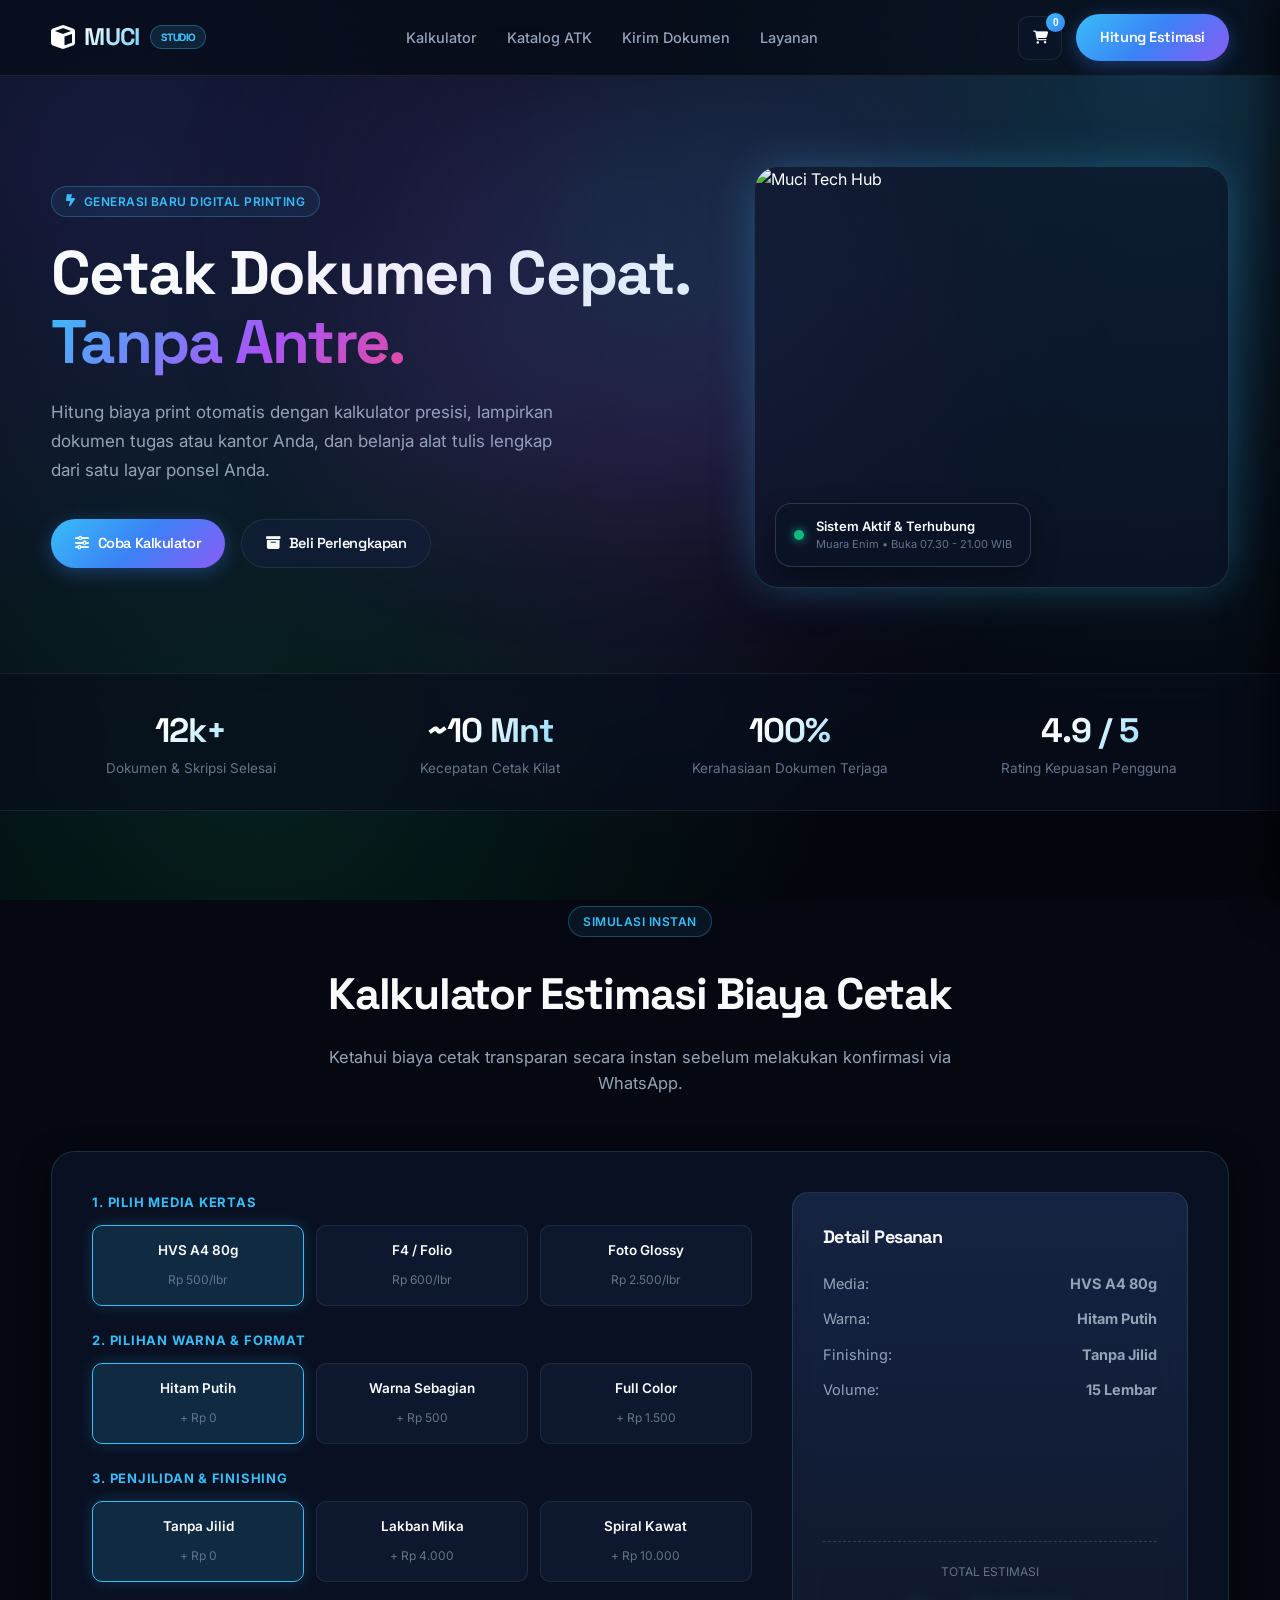
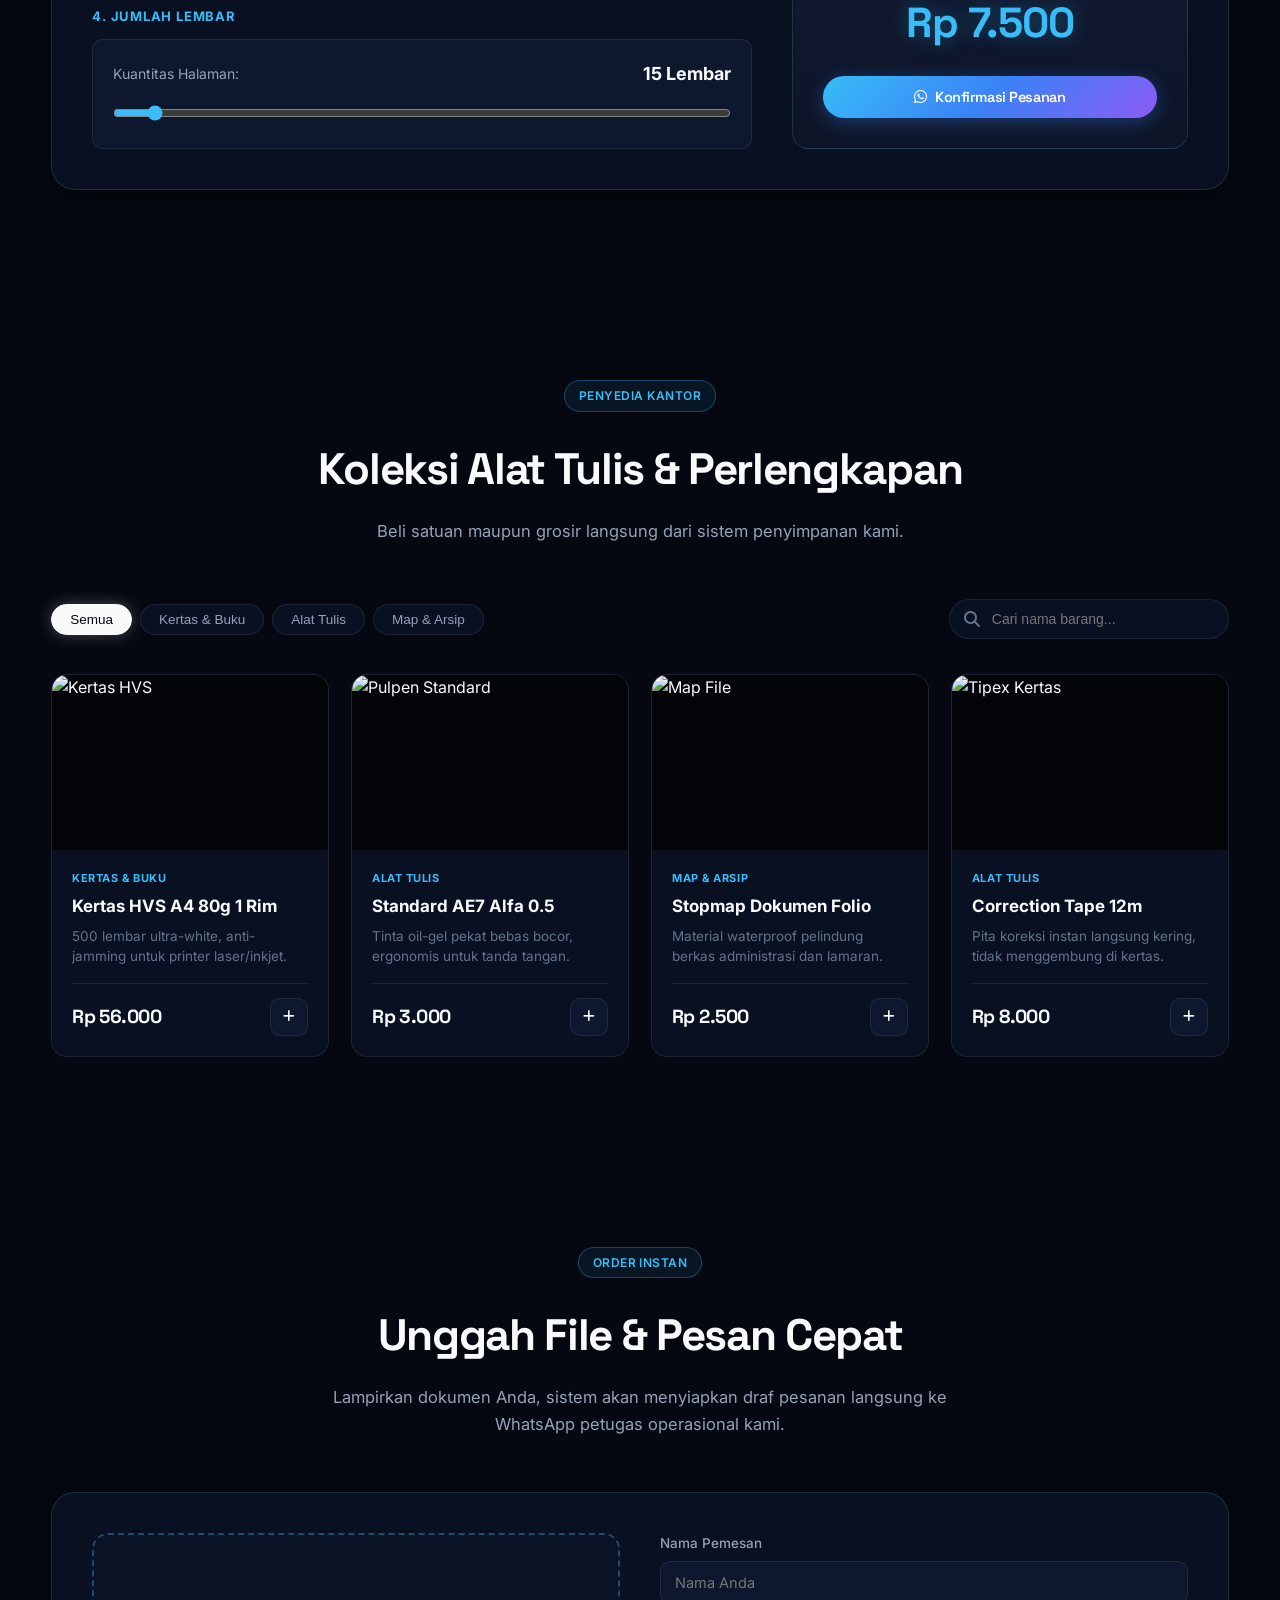
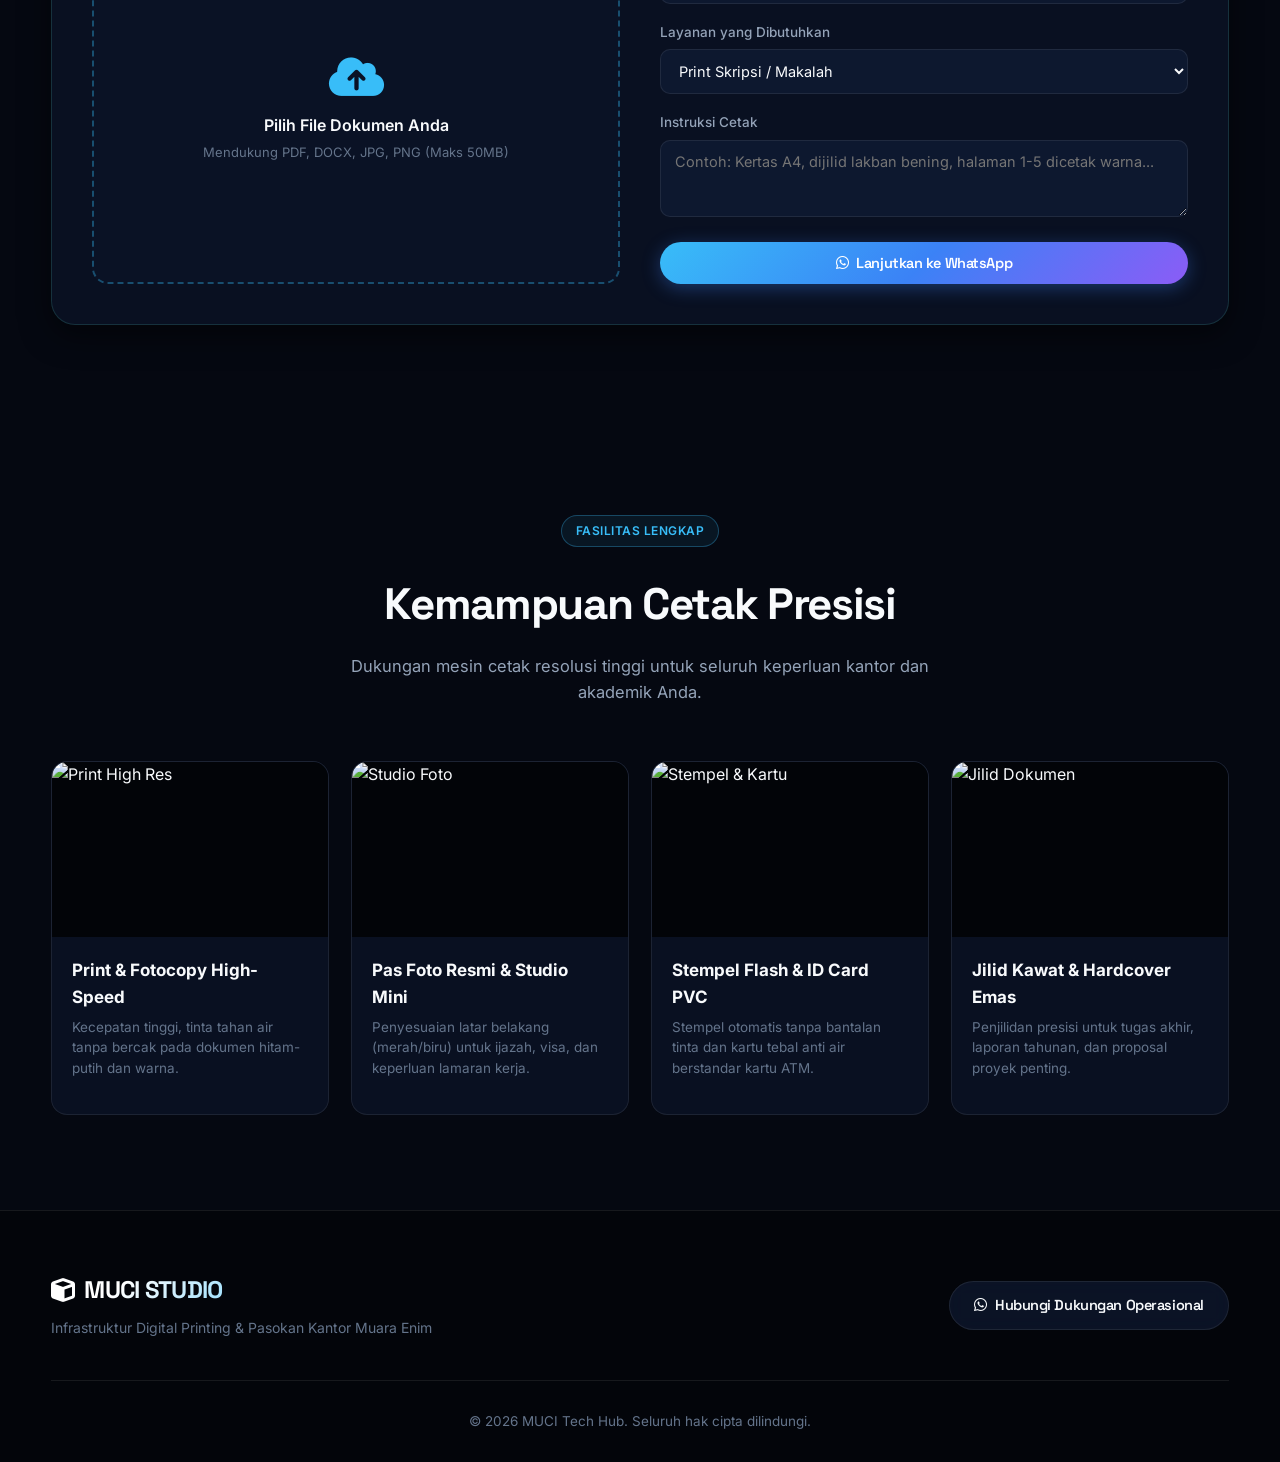
==== commit e825a73b: "Update index lama.html" ====
--- a/index lama.html
+++ b/index lama.html
@@ -10,40 +10,48 @@
 <!-- Fonts & Icons -->
 <link rel="preconnect" href="https://fonts.googleapis.com">
 <link rel="preconnect" href="https://fonts.gstatic.com" crossorigin>
-<link href="https://fonts.googleapis.com/css2?family=Inter:wght@400;500;600;700&family=Space+Grotesk:wght@500;600;700&display=swap" rel="stylesheet">
+<link href="https://fonts.googleapis.com/css2?family=Inter:wght@400;500;600;700&family=Space+Grotesk:wght@500;600;700;800&display=swap" rel="stylesheet">
 <link rel="stylesheet" href="https://cdnjs.cloudflare.com/ajax/libs/font-awesome/6.5.1/css/all.min.css">
 
 <style>
 /* =====================================================
-   DESIGN SYSTEM
+   AURORA MESH & GLOW COLOR PALETTE
 ===================================================== */
 :root {
   --font-display: 'Space Grotesk', sans-serif;
   --font-sans: 'Inter', -apple-system, BlinkMacSystemFont, sans-serif;
 
-  --bg: #090d16;
-  --surface: #0f172a;
-  --surface-card: #131d35;
-  --surface-card-hover: #182442;
-  --surface-border: #1e293b;
-  --border-glow: rgba(56, 189, 248, 0.25);
+  /* Background Deep Nebula */
+  --bg-dark: #050811;
+  --bg-gradient: radial-gradient(circle at 10% 20%, rgba(99, 102, 241, 0.18) 0%, transparent 40%),
+                 radial-gradient(circle at 90% 10%, rgba(56, 189, 248, 0.20) 0%, transparent 45%),
+                 radial-gradient(circle at 50% 50%, rgba(168, 85, 247, 0.12) 0%, transparent 50%),
+                 radial-gradient(circle at 20% 85%, rgba(16, 185, 129, 0.14) 0%, transparent 45%),
+                 linear-gradient(180deg, #070c18 0%, #03060c 100%);
+
+  /* Surface Glass */
+  --surface: rgba(13, 22, 44, 0.65);
+  --surface-card: rgba(19, 32, 60, 0.55);
+  --surface-card-hover: rgba(26, 44, 82, 0.7);
+  --surface-border: rgba(94, 234, 212, 0.15);
+  --border-subtle: rgba(255, 255, 255, 0.08);
 
   --text-primary: #f8fafc;
   --text-secondary: #94a3b8;
   --text-muted: #64748b;
 
   --accent-cyan: #38bdf8;
-  --accent-blue: #2563eb;
-  --accent-indigo: #6366f1;
+  --accent-blue: #3b82f6;
+  --accent-violet: #a855f7;
   --accent-emerald: #10b981;
 
-  --radius-sm: 8px;
-  --radius-md: 14px;
-  --radius-lg: 20px;
+  --radius-sm: 10px;
+  --radius-md: 16px;
+  --radius-lg: 24px;
   --radius-full: 9999px;
 
-  --shadow-subtle: 0 4px 20px rgba(0, 0, 0, 0.4);
-  --shadow-glow: 0 0 35px -5px rgba(56, 189, 248, 0.2);
+  --shadow-subtle: 0 10px 30px rgba(0, 0, 0, 0.5);
+  --shadow-glow: 0 0 45px -5px rgba(56, 189, 248, 0.35);
 }
 
 * {
@@ -58,7 +66,10 @@
 
 body {
   font-family: var(--font-sans);
-  background-color: var(--bg);
+  background: var(--bg-dark);
+  background-image: var(--bg-gradient);
+  background-attachment: fixed;
+  background-size: cover;
   color: var(--text-primary);
   line-height: 1.6;
   overflow-x: hidden;
@@ -92,35 +103,35 @@
   position: sticky;
   top: 0;
   z-index: 100;
-  background: rgba(9, 13, 22, 0.75);
-  backdrop-filter: blur(16px);
-  border-bottom: 1px solid var(--surface-border);
+  background: rgba(7, 12, 24, 0.75);
+  backdrop-filter: blur(18px);
+  border-bottom: 1px solid var(--border-subtle);
 }
 
 .navbar {
   display: flex;
   align-items: center;
   justify-content: space-between;
-  height: 72px;
+  height: 75px;
 }
 
 .brand {
   display: flex;
   align-items: center;
   gap: 10px;
-  font-size: 22px;
-  font-weight: 700;
-  background: linear-gradient(135deg, #fff 30%, var(--accent-cyan));
+  font-size: 24px;
+  font-weight: 800;
+  background: linear-gradient(135deg, #ffffff 20%, var(--accent-cyan) 80%);
   -webkit-background-clip: text;
   -webkit-text-fill-color: transparent;
 }
 
 .brand-badge {
   font-size: 10px;
-  padding: 2px 8px;
+  padding: 3px 10px;
   border-radius: var(--radius-full);
-  background: rgba(56, 189, 248, 0.1);
-  border: 1px solid rgba(56, 189, 248, 0.3);
+  background: rgba(56, 189, 248, 0.12);
+  border: 1px solid rgba(56, 189, 248, 0.35);
   color: var(--accent-cyan);
   -webkit-text-fill-color: var(--accent-cyan);
   font-family: var(--font-sans);
@@ -129,55 +140,57 @@
 
 .nav-links {
   display: flex;
-  gap: 28px;
+  gap: 30px;
 }
 
 .nav-links a {
-  font-size: 14px;
+  font-size: 14.5px;
   font-weight: 500;
   color: var(--text-secondary);
-  transition: color 0.2s;
+  transition: color 0.25s, text-shadow 0.25s;
 }
 
 .nav-links a:hover {
   color: var(--text-primary);
+  text-shadow: 0 0 12px rgba(255, 255, 255, 0.4);
 }
 
 .nav-cta {
   display: flex;
   align-items: center;
-  gap: 12px;
+  gap: 14px;
 }
 
 .cart-toggle-btn {
   position: relative;
   background: var(--surface);
-  border: 1px solid var(--surface-border);
+  border: 1px solid var(--border-subtle);
   color: var(--text-primary);
-  width: 42px;
-  height: 42px;
+  width: 44px;
+  height: 44px;
   border-radius: var(--radius-sm);
   display: flex;
   align-items: center;
   justify-content: center;
   cursor: pointer;
-  transition: border-color 0.2s;
+  transition: all 0.25s;
 }
 
 .cart-toggle-btn:hover {
   border-color: var(--accent-cyan);
+  box-shadow: 0 0 15px rgba(56, 189, 248, 0.25);
 }
 
 .cart-count {
   position: absolute;
   top: -4px;
   right: -4px;
-  background: var(--accent-cyan);
-  color: var(--bg);
+  background: linear-gradient(135deg, var(--accent-cyan), var(--accent-blue));
+  color: #fff;
   font-size: 10px;
-  font-weight: 700;
-  width: 18px;
-  height: 18px;
+  font-weight: 800;
+  width: 19px;
+  height: 19px;
   border-radius: var(--radius-full);
   display: flex;
   align-items: center;
@@ -192,49 +205,53 @@
   align-items: center;
   justify-content: center;
   gap: 8px;
-  padding: 10px 22px;
-  font-size: 14px;
+  padding: 12px 24px;
+  font-size: 14.5px;
   font-weight: 600;
   border-radius: var(--radius-full);
   cursor: pointer;
-  transition: all 0.2s cubic-bezier(0.16, 1, 0.3, 1);
+  transition: all 0.25s cubic-bezier(0.16, 1, 0.3, 1);
   border: none;
 }
 
 .btn-primary {
-  background: linear-gradient(135deg, var(--accent-cyan), var(--accent-blue));
+  background: linear-gradient(135deg, #38bdf8 0%, #3b82f6 50%, #8b5cf6 100%);
   color: #fff;
-  box-shadow: 0 4px 14px rgba(56, 189, 248, 0.25);
+  box-shadow: 0 4px 18px rgba(59, 130, 246, 0.35);
 }
 
 .btn-primary:hover {
-  box-shadow: 0 6px 20px rgba(56, 189, 248, 0.4);
-  transform: translateY(-1px);
+  box-shadow: 0 6px 25px rgba(56, 189, 248, 0.55);
+  transform: translateY(-2px);
 }
 
 .btn-secondary {
   background: var(--surface-card);
   color: var(--text-primary);
-  border: 1px solid var(--surface-border);
+  border: 1px solid var(--border-subtle);
+  backdrop-filter: blur(10px);
 }
 
 .btn-secondary:hover {
   background: var(--surface-card-hover);
-  border-color: #334155;
+  border-color: var(--accent-cyan);
+  transform: translateY(-1px);
 }
 
 .tag {
   display: inline-flex;
   align-items: center;
-  gap: 6px;
+  gap: 8px;
   font-size: 12px;
   font-weight: 600;
   color: var(--accent-cyan);
   background: rgba(56, 189, 248, 0.08);
-  border: 1px solid rgba(56, 189, 248, 0.2);
-  padding: 4px 12px;
+  border: 1px solid rgba(56, 189, 248, 0.3);
+  padding: 5px 14px;
   border-radius: var(--radius-full);
-  margin-bottom: 20px;
+  margin-bottom: 22px;
+  text-transform: uppercase;
+  letter-spacing: 0.04em;
 }
 
 /* =====================================================
@@ -242,38 +259,38 @@
 ===================================================== */
 .hero {
   position: relative;
-  padding: 100px 0 80px;
+  padding: 90px 0 85px;
   overflow: hidden;
 }
 
 .hero-glow {
   position: absolute;
-  top: 0;
+  top: -60px;
   left: 50%;
   transform: translateX(-50%);
-  width: 900px;
-  height: 400px;
-  background: radial-gradient(circle, rgba(56, 189, 248, 0.12) 0%, rgba(99, 102, 241, 0.05) 50%, transparent 80%);
-  filter: blur(60px);
+  width: 950px;
+  height: 480px;
+  background: radial-gradient(circle, rgba(56, 189, 248, 0.18) 0%, rgba(168, 85, 247, 0.1) 45%, transparent 70%);
+  filter: blur(80px);
   pointer-events: none;
 }
 
 .hero-grid {
   display: grid;
-  grid-template-columns: 1.1fr 0.9fr;
+  grid-template-columns: 1.15fr 0.85fr;
   align-items: center;
   gap: 60px;
 }
 
 .hero-copy h1 {
   font-size: clamp(38px, 4.8vw, 62px);
-  line-height: 1.1;
-  font-weight: 700;
-  margin-bottom: 20px;
+  line-height: 1.12;
+  font-weight: 800;
+  margin-bottom: 22px;
 }
 
 .hero-copy h1 span {
-  background: linear-gradient(135deg, #38bdf8 0%, #818cf8 100%);
+  background: linear-gradient(135deg, #38bdf8 0%, #a855f7 60%, #ec4899 100%);
   -webkit-background-clip: text;
   -webkit-text-fill-color: transparent;
 }
@@ -282,13 +299,13 @@
   font-size: 17px;
   color: var(--text-secondary);
   line-height: 1.7;
-  max-width: 520px;
+  max-width: 530px;
   margin-bottom: 34px;
 }
 
 .hero-actions {
   display: flex;
-  gap: 14px;
+  gap: 16px;
   flex-wrap: wrap;
 }
 
@@ -302,27 +319,29 @@
   overflow: hidden;
   border: 1px solid var(--surface-border);
   box-shadow: var(--shadow-glow);
+  background: var(--surface);
 }
 
 .preview-card img {
   width: 100%;
   height: 420px;
   object-fit: cover;
-  filter: saturate(1.1);
+  filter: saturate(1.15) contrast(1.05);
 }
 
 .floating-pill {
   position: absolute;
   bottom: 20px;
   left: 20px;
-  background: rgba(15, 23, 42, 0.85);
-  backdrop-filter: blur(12px);
-  border: 1px solid rgba(255, 255, 255, 0.1);
+  background: rgba(11, 19, 38, 0.85);
+  backdrop-filter: blur(14px);
+  border: 1px solid rgba(255, 255, 255, 0.15);
   padding: 12px 18px;
   border-radius: var(--radius-md);
   display: flex;
   align-items: center;
   gap: 12px;
+  box-shadow: 0 10px 25px rgba(0, 0, 0, 0.4);
 }
 
 .pill-dot {
@@ -337,9 +356,10 @@
    METRICS STRIP
 ===================================================== */
 .metrics-strip {
-  border-top: 1px solid var(--surface-border);
-  border-bottom: 1px solid var(--surface-border);
-  background: rgba(15, 23, 42, 0.4);
+  border-top: 1px solid var(--border-subtle);
+  border-bottom: 1px solid var(--border-subtle);
+  background: rgba(9, 15, 30, 0.65);
+  backdrop-filter: blur(12px);
   padding: 30px 0;
 }
 
@@ -351,13 +371,15 @@
 }
 
 .stat-val {
-  font-size: 32px;
+  font-size: 34px;
   font-weight: 700;
-  color: var(--text-primary);
+  background: linear-gradient(135deg, #ffffff 40%, var(--accent-cyan));
+  -webkit-background-clip: text;
+  -webkit-text-fill-color: transparent;
 }
 
 .stat-lbl {
-  font-size: 13px;
+  font-size: 13.5px;
   color: var(--text-muted);
 }
 
@@ -365,24 +387,24 @@
    SECTION HEADERS
 ===================================================== */
 .section {
-  padding: 100px 0;
+  padding: 95px 0;
 }
 
 .section-head {
   text-align: center;
-  max-width: 620px;
+  max-width: 650px;
   margin: 0 auto 55px;
 }
 
 .section-head h2 {
-  font-size: clamp(28px, 3.5vw, 42px);
-  font-weight: 700;
-  margin-bottom: 12px;
+  font-size: clamp(30px, 3.8vw, 44px);
+  font-weight: 800;
+  margin-bottom: 14px;
 }
 
 .section-head p {
   color: var(--text-secondary);
-  font-size: 16px;
+  font-size: 16.5px;
 }
 
 /* =====================================================
@@ -391,6 +413,7 @@
 .calc-container {
   background: var(--surface);
   border: 1px solid var(--surface-border);
+  backdrop-filter: blur(16px);
   border-radius: var(--radius-lg);
   padding: 40px;
   display: grid;
@@ -401,10 +424,10 @@
 
 .calc-step-title {
   font-size: 13px;
-  font-weight: 600;
-  color: var(--text-muted);
+  font-weight: 700;
+  color: var(--accent-cyan);
   text-transform: uppercase;
-  letter-spacing: 0.05em;
+  letter-spacing: 0.06em;
   margin-bottom: 12px;
 }
 
@@ -417,7 +440,7 @@
 
 .tile-option {
   background: var(--surface-card);
-  border: 1px solid var(--surface-border);
+  border: 1px solid var(--border-subtle);
   border-radius: var(--radius-sm);
   padding: 14px;
   text-align: center;
@@ -428,15 +451,17 @@
 
 .tile-option:hover {
   border-color: var(--accent-cyan);
+  background: var(--surface-card-hover);
 }
 
 .tile-option.active {
   border-color: var(--accent-cyan);
-  background: rgba(56, 189, 248, 0.1);
+  background: rgba(56, 189, 248, 0.15);
+  box-shadow: 0 0 16px rgba(56, 189, 248, 0.2);
 }
 
 .tile-option .tile-name {
-  font-size: 13px;
+  font-size: 13.5px;
   font-weight: 600;
   display: block;
   margin-bottom: 4px;
@@ -449,7 +474,7 @@
 
 .calc-slider-wrap {
   background: var(--surface-card);
-  border: 1px solid var(--surface-border);
+  border: 1px solid var(--border-subtle);
   padding: 20px;
   border-radius: var(--radius-sm);
 }
@@ -468,8 +493,9 @@
 
 /* Panel Hasil Kalkulator */
 .calc-checkout-panel {
-  background: linear-gradient(180deg, var(--surface-card) 0%, rgba(19, 29, 53, 0.4) 100%);
+  background: linear-gradient(180deg, rgba(30, 48, 86, 0.6) 0%, rgba(15, 23, 42, 0.7) 100%);
   border: 1px solid var(--surface-border);
+  backdrop-filter: blur(14px);
   border-radius: var(--radius-md);
   padding: 30px;
   display: flex;
@@ -480,23 +506,24 @@
 .calc-summary-item {
   display: flex;
   justify-content: space-between;
-  font-size: 14px;
+  font-size: 14.5px;
   color: var(--text-secondary);
   margin-bottom: 12px;
 }
 
 .calc-total-box {
-  border-top: 1px dashed var(--surface-border);
+  border-top: 1px dashed rgba(255, 255, 255, 0.15);
   padding-top: 20px;
   margin-top: 20px;
   text-align: center;
 }
 
 .calc-price {
-  font-size: 40px;
-  font-weight: 700;
+  font-size: 42px;
+  font-weight: 800;
   color: var(--accent-cyan);
   margin: 8px 0 20px;
+  text-shadow: 0 0 20px rgba(56, 189, 248, 0.35);
 }
 
 /* =====================================================
@@ -519,20 +546,21 @@
 
 .pill-btn {
   background: var(--surface);
-  border: 1px solid var(--surface-border);
+  border: 1px solid var(--border-subtle);
   color: var(--text-secondary);
-  font-size: 13px;
+  font-size: 13.5px;
   font-weight: 500;
-  padding: 6px 16px;
+  padding: 7px 18px;
   border-radius: var(--radius-full);
   cursor: pointer;
-  transition: all 0.2s;
+  transition: all 0.25s;
 }
 
 .pill-btn.active, .pill-btn:hover {
   background: var(--text-primary);
-  color: var(--bg);
+  color: #03060c;
   border-color: var(--text-primary);
+  box-shadow: 0 0 15px rgba(255, 255, 255, 0.25);
 }
 
 .search-input-box {
@@ -542,7 +570,7 @@
 
 .search-input-box i {
   position: absolute;
-  left: 14px;
+  left: 15px;
   top: 50%;
   transform: translateY(-50%);
   color: var(--text-muted);
@@ -551,59 +579,62 @@
 .search-input {
   width: 100%;
   background: var(--surface);
-  border: 1px solid var(--surface-border);
+  border: 1px solid var(--border-subtle);
   color: var(--text-primary);
-  padding: 10px 16px 10px 40px;
+  padding: 11px 16px 11px 42px;
   border-radius: var(--radius-full);
   outline: none;
   font-size: 14px;
-  transition: border-color 0.2s;
+  transition: border-color 0.2s, box-shadow 0.2s;
 }
 
 .search-input:focus {
   border-color: var(--accent-cyan);
+  box-shadow: 0 0 15px rgba(56, 189, 248, 0.25);
 }
 
 .product-grid {
   display: grid;
   grid-template-columns: repeat(4, 1fr);
-  gap: 20px;
+  gap: 22px;
 }
 
 .product-card {
   background: var(--surface);
-  border: 1px solid var(--surface-border);
+  border: 1px solid var(--border-subtle);
+  backdrop-filter: blur(12px);
   border-radius: var(--radius-md);
   overflow: hidden;
   display: flex;
   flex-direction: column;
-  transition: transform 0.2s, border-color 0.2s;
+  transition: transform 0.25s, border-color 0.25s, box-shadow 0.25s;
 }
 
 .product-card:hover {
-  transform: translateY(-4px);
-  border-color: rgba(56, 189, 248, 0.4);
+  transform: translateY(-5px);
+  border-color: var(--accent-cyan);
+  box-shadow: 0 10px 25px rgba(56, 189, 248, 0.15);
 }
 
 .product-thumb {
-  height: 170px;
+  height: 175px;
   overflow: hidden;
-  background: #000;
+  background: #020408;
 }
 
 .product-thumb img {
   width: 100%;
   height: 100%;
   object-fit: cover;
-  transition: transform 0.3s;
+  transition: transform 0.35s ease;
 }
 
 .product-card:hover .product-thumb img {
-  transform: scale(1.05);
+  transform: scale(1.06);
 }
 
 .product-details {
-  padding: 18px;
+  padding: 20px;
   display: flex;
   flex-direction: column;
   flex: 1;
@@ -613,42 +644,44 @@
   font-size: 11px;
   text-transform: uppercase;
   color: var(--accent-cyan);
-  font-weight: 600;
-  margin-bottom: 4px;
+  font-weight: 700;
+  letter-spacing: 0.05em;
+  margin-bottom: 5px;
 }
 
 .item-title {
-  font-size: 16px;
-  font-weight: 600;
+  font-size: 17px;
+  font-weight: 700;
   margin-bottom: 6px;
 }
 
 .item-desc {
-  font-size: 13px;
+  font-size: 13.5px;
   color: var(--text-muted);
   margin-bottom: 16px;
   flex: 1;
+  line-height: 1.5;
 }
 
 .item-footer {
   display: flex;
   justify-content: space-between;
   align-items: center;
-  padding-top: 12px;
-  border-top: 1px solid var(--surface-border);
+  padding-top: 14px;
+  border-top: 1px solid var(--border-subtle);
 }
 
 .item-price {
-  font-size: 18px;
-  font-weight: 700;
+  font-size: 19px;
+  font-weight: 800;
 }
 
 .btn-add-cart {
   background: var(--surface-card);
-  border: 1px solid var(--surface-border);
+  border: 1px solid var(--border-subtle);
   color: var(--text-primary);
-  width: 36px;
-  height: 36px;
+  width: 38px;
+  height: 38px;
   border-radius: var(--radius-sm);
   display: flex;
   align-items: center;
@@ -659,8 +692,9 @@
 
 .btn-add-cart:hover {
   background: var(--accent-cyan);
-  color: var(--bg);
+  color: #03060c;
   border-color: var(--accent-cyan);
+  box-shadow: 0 0 12px var(--accent-cyan);
 }
 
 /* =====================================================
@@ -669,16 +703,18 @@
 .upload-wrapper {
   background: var(--surface);
   border: 1px solid var(--surface-border);
+  backdrop-filter: blur(14px);
   border-radius: var(--radius-lg);
   padding: 40px;
   display: grid;
   grid-template-columns: 1fr 1fr;
   gap: 40px;
+  box-shadow: var(--shadow-subtle);
 }
 
 .drop-zone {
-  border: 2px dashed #334155;
-  background: rgba(15, 23, 42, 0.5);
+  border: 2px dashed rgba(56, 189, 248, 0.35);
+  background: rgba(15, 23, 42, 0.45);
   border-radius: var(--radius-md);
   padding: 30px;
   display: flex;
@@ -687,27 +723,28 @@
   justify-content: center;
   text-align: center;
   cursor: pointer;
-  transition: all 0.2s;
+  transition: all 0.25s;
 }
 
 .drop-zone:hover {
   border-color: var(--accent-cyan);
-  background: rgba(56, 189, 248, 0.03);
+  background: rgba(56, 189, 248, 0.08);
+  box-shadow: 0 0 25px rgba(56, 189, 248, 0.2);
 }
 
 .drop-zone i {
-  font-size: 40px;
+  font-size: 44px;
   color: var(--accent-cyan);
-  margin-bottom: 12px;
+  margin-bottom: 14px;
 }
 
 .form-group {
-  margin-bottom: 16px;
+  margin-bottom: 18px;
 }
 
 .form-group label {
   display: block;
-  font-size: 13px;
+  font-size: 13.5px;
   font-weight: 500;
   color: var(--text-secondary);
   margin-bottom: 6px;
@@ -716,18 +753,19 @@
 .form-control {
   width: 100%;
   background: var(--surface-card);
-  border: 1px solid var(--surface-border);
+  border: 1px solid var(--border-subtle);
   color: var(--text-primary);
   padding: 12px 14px;
   border-radius: var(--radius-sm);
   outline: none;
   font-family: inherit;
-  font-size: 14px;
-  transition: border-color 0.2s;
+  font-size: 14.5px;
+  transition: border-color 0.2s, box-shadow 0.2s;
 }
 
 .form-control:focus {
   border-color: var(--accent-cyan);
+  box-shadow: 0 0 12px rgba(56, 189, 248, 0.2);
 }
 
 /* =====================================================
@@ -736,8 +774,8 @@
 .cart-backdrop {
   position: fixed;
   inset: 0;
-  background: rgba(0, 0, 0, 0.7);
-  backdrop-filter: blur(8px);
+  background: rgba(0, 0, 0, 0.75);
+  backdrop-filter: blur(10px);
   z-index: 1000;
   opacity: 0;
   pointer-events: none;
@@ -755,12 +793,13 @@
   right: -420px;
   width: min(420px, 100%);
   height: 100%;
-  background: var(--surface);
+  background: #090f1f;
   border-left: 1px solid var(--surface-border);
   z-index: 1001;
   display: flex;
   flex-direction: column;
   transition: right 0.3s cubic-bezier(0.16, 1, 0.3, 1);
+  box-shadow: -10px 0 35px rgba(0, 0, 0, 0.6);
 }
 
 .cart-drawer.open {
@@ -768,15 +807,15 @@
 }
 
 .cart-header {
-  padding: 22px;
-  border-bottom: 1px solid var(--surface-border);
+  padding: 24px;
+  border-bottom: 1px solid var(--border-subtle);
   display: flex;
   justify-content: space-between;
   align-items: center;
 }
 
 .cart-items {
-  padding: 22px;
+  padding: 24px;
   flex: 1;
   overflow-y: auto;
   display: flex;
@@ -789,7 +828,7 @@
   justify-content: space-between;
   align-items: center;
   padding-bottom: 14px;
-  border-bottom: 1px solid var(--surface-border);
+  border-bottom: 1px solid var(--border-subtle);
 }
 
 .cart-qty-ctrl {
@@ -800,28 +839,33 @@
 
 .qty-btn {
   background: var(--surface-card);
-  border: 1px solid var(--surface-border);
+  border: 1px solid var(--border-subtle);
   color: var(--text-primary);
-  width: 24px;
-  height: 24px;
+  width: 26px;
+  height: 26px;
   border-radius: var(--radius-sm);
   cursor: pointer;
-  font-size: 12px;
+  font-size: 13px;
+  transition: all 0.2s;
+}
+
+.qty-btn:hover {
+  border-color: var(--accent-cyan);
 }
 
 .cart-footer {
-  padding: 22px;
-  border-top: 1px solid var(--surface-border);
-  background: rgba(15, 23, 42, 0.5);
+  padding: 24px;
+  border-top: 1px solid var(--border-subtle);
+  background: rgba(15, 23, 42, 0.6);
 }
 
 /* =====================================================
    FOOTER
 ===================================================== */
 footer {
-  border-top: 1px solid var(--surface-border);
+  border-top: 1px solid var(--border-subtle);
   padding: 60px 0 30px;
-  background: #06090e;
+  background: #03050a;
 }
 
 .footer-top {
@@ -831,13 +875,13 @@
   flex-wrap: wrap;
   gap: 20px;
   padding-bottom: 40px;
-  border-bottom: 1px solid var(--surface-border);
+  border-bottom: 1px solid var(--border-subtle);
 }
 
 .footer-bottom {
   padding-top: 30px;
   text-align: center;
-  font-size: 13px;
+  font-size: 13.5px;
   color: var(--text-muted);
 }
 
@@ -867,7 +911,7 @@
     grid-template-columns: 1fr;
   }
   .calc-container, .upload-wrapper {
-    padding: 20px;
+    padding: 24px;
   }
 }
 </style>
@@ -945,7 +989,7 @@
 
 <!-- =====================================================
      METRICS STRIP
-===================================================== */ -->
+===================================================== -->
 <div class="metrics-strip">
   <div class="container metrics-grid">
     <div>
@@ -1079,7 +1123,7 @@
 <!-- =====================================================
      KATALOG ATK & FILTER
 ===================================================== -->
-<section class="section" id="katalog" style="background: rgba(15, 23, 42, 0.2);">
+<section class="section" id="katalog">
   <div class="container">
     <div class="section-head">
       <div class="tag">Penyedia Kantor</div>
@@ -1220,7 +1264,7 @@
 <!-- =====================================================
      LAYANAN
 ===================================================== -->
-<section class="section" id="layanan" style="background: rgba(15, 23, 42, 0.3);">
+<section class="section" id="layanan">
   <div class="container">
     <div class="section-head">
       <div class="tag">Fasilitas Lengkap</div>
@@ -1313,7 +1357,7 @@
 </footer>
 
 <!-- =====================================================
-     JAVASCRIPT INTERACTIVITY
+     JAVASCRIPT LOGIC
 ===================================================== -->
 <script>
 const PHONE_NUMBER = "6285267855858";
@@ -1516,7 +1560,7 @@
   window.open(`https://wa.me/${PHONE_NUMBER}?text=${encodeURIComponent(message)}`, '_blank');
 }
 
-// Inisialisasi Kalkulator Awal
+// Inisialisasi awal kalkulator
 updateCalc();
 </script>
 
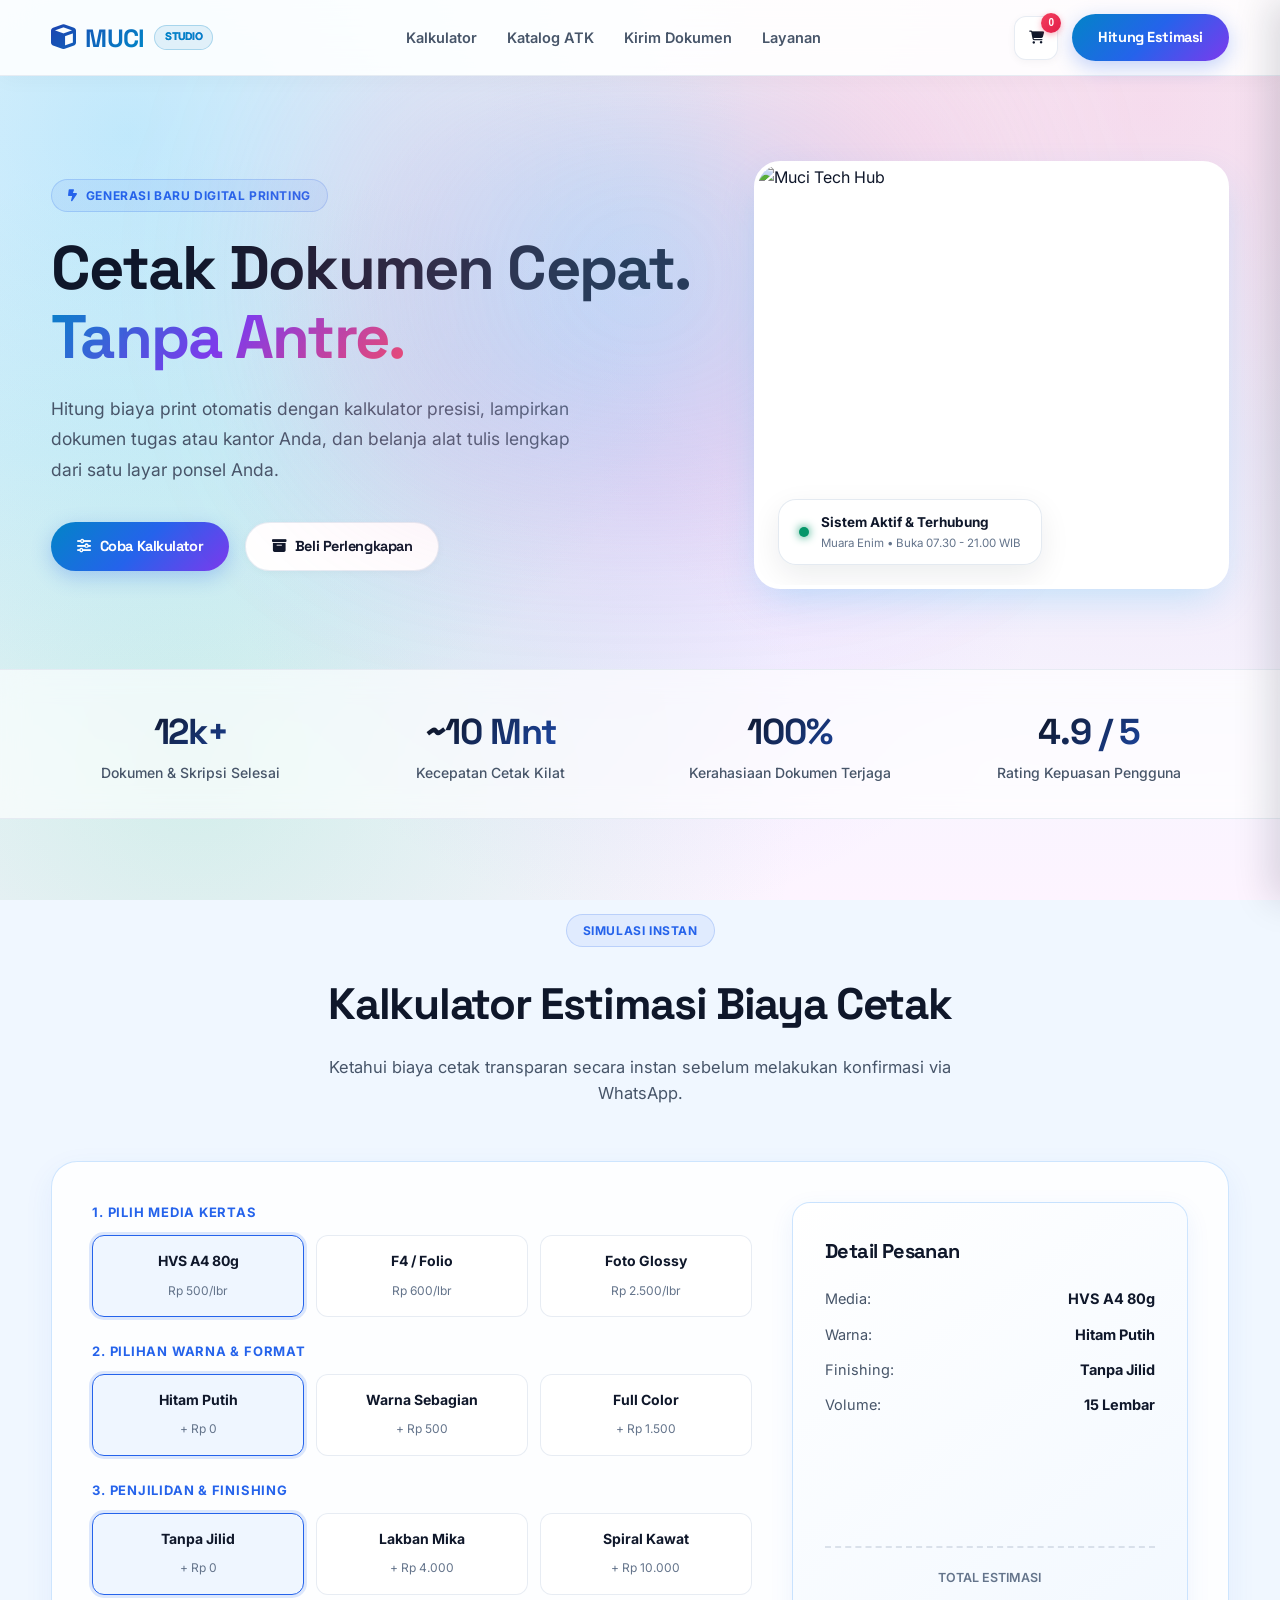
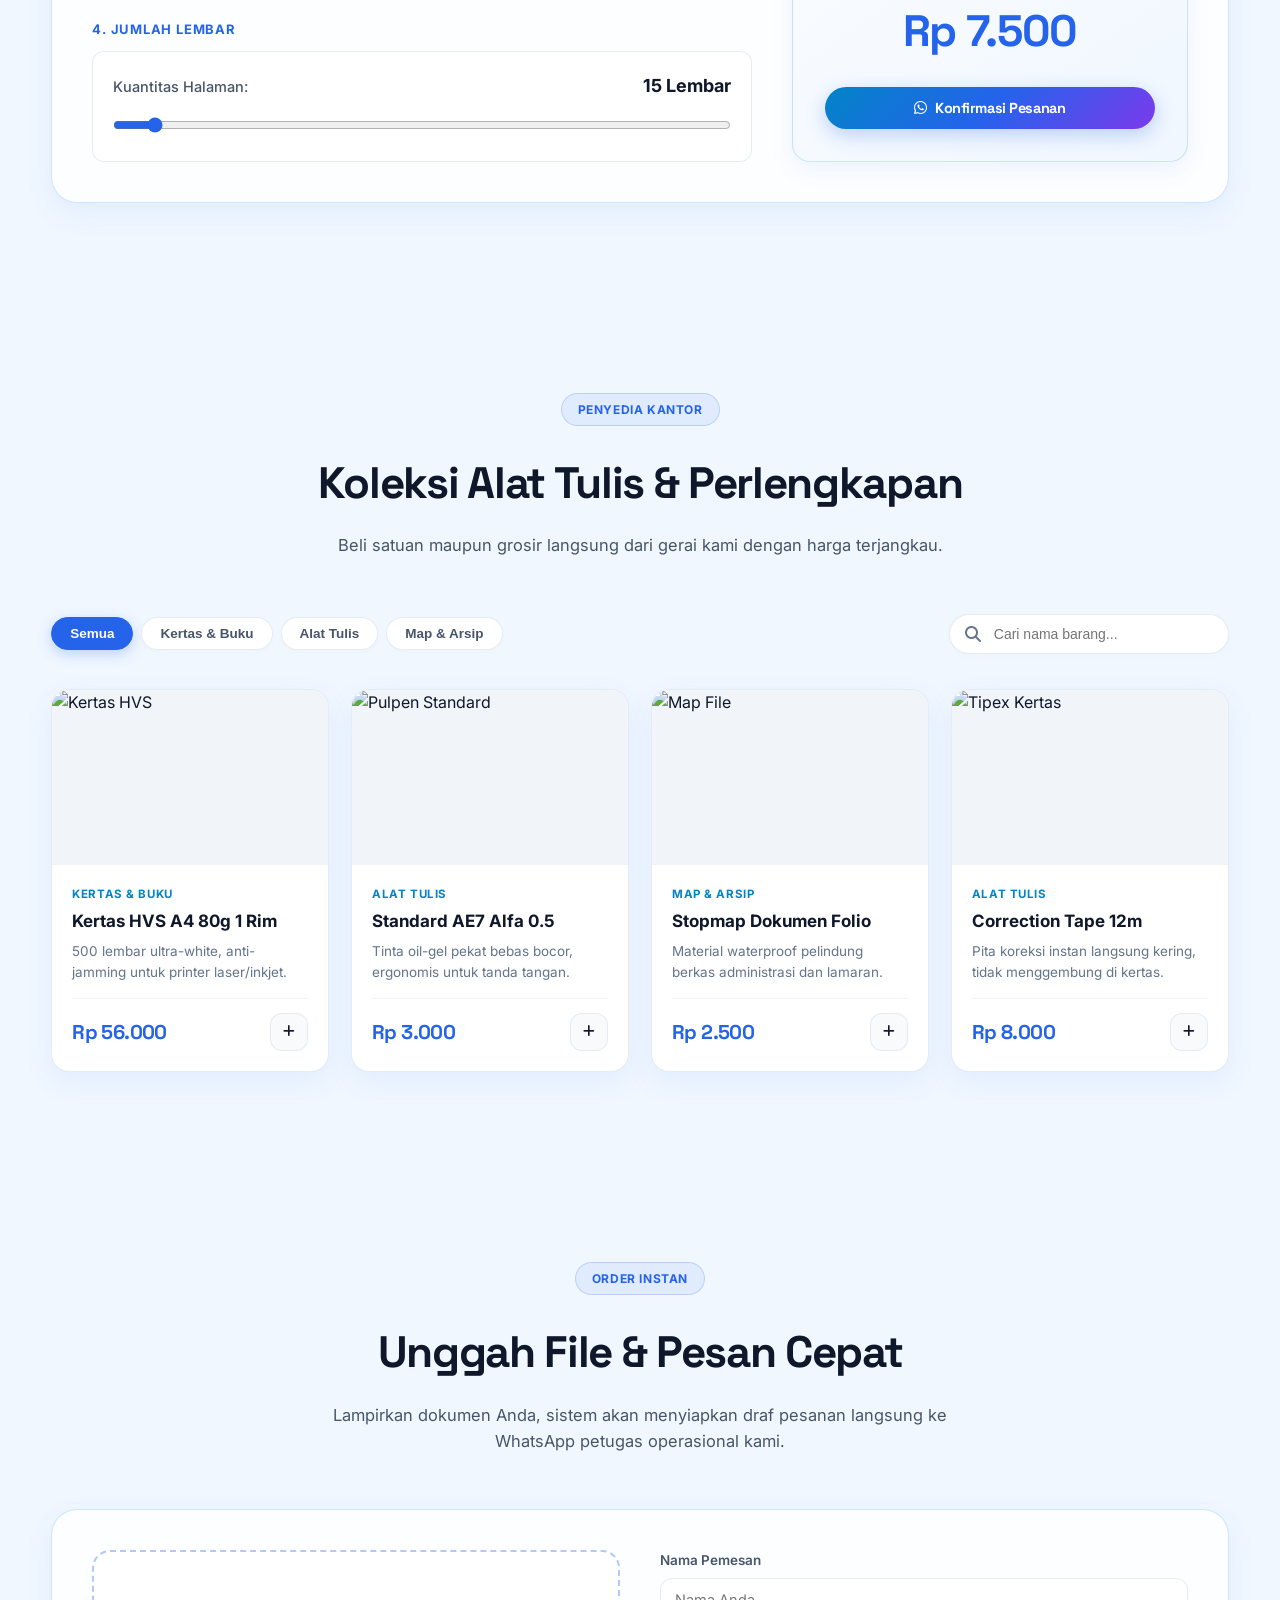
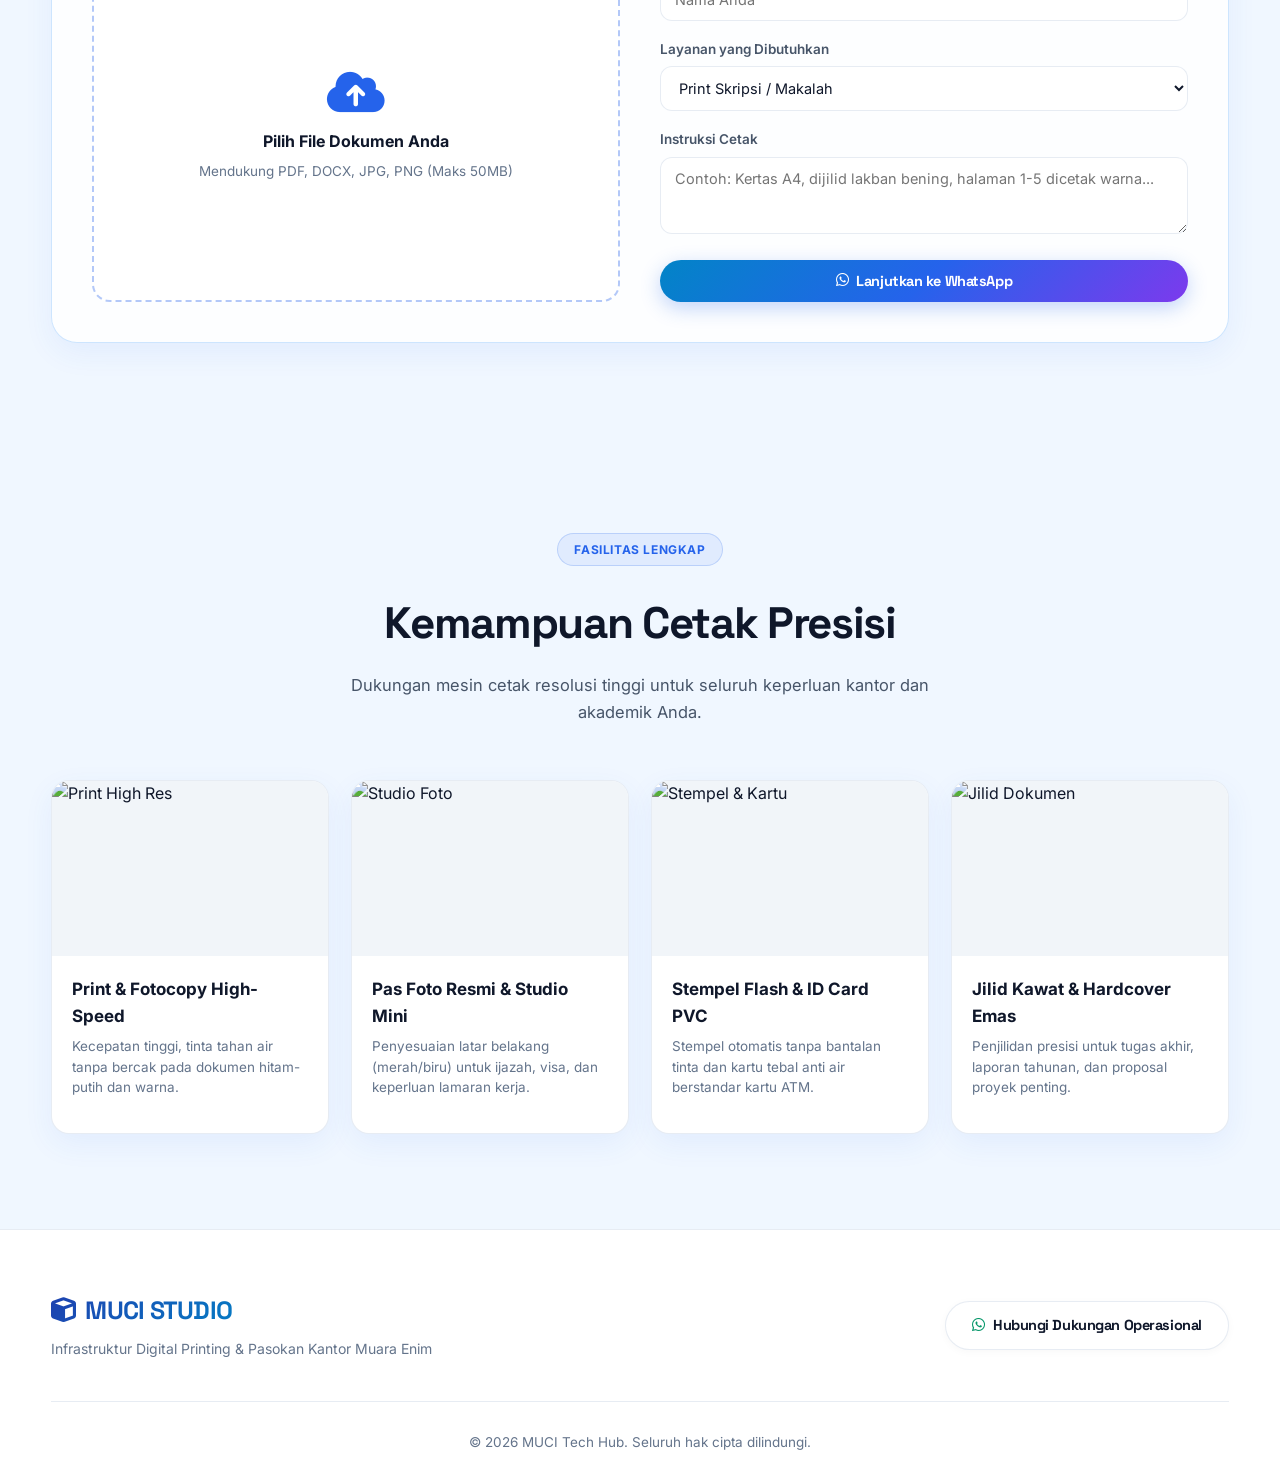
==== commit bb8af9b8: "Update index lama.html" ====
--- a/index lama.html
+++ b/index lama.html
@@ -15,43 +15,44 @@
 
 <style>
 /* =====================================================
-   AURORA MESH & GLOW COLOR PALETTE
+   VIBRANT BRIGHT MESH & GLOW PALETTE
 ===================================================== */
 :root {
   --font-display: 'Space Grotesk', sans-serif;
   --font-sans: 'Inter', -apple-system, BlinkMacSystemFont, sans-serif;
 
-  /* Background Deep Nebula */
-  --bg-dark: #050811;
-  --bg-gradient: radial-gradient(circle at 10% 20%, rgba(99, 102, 241, 0.18) 0%, transparent 40%),
-                 radial-gradient(circle at 90% 10%, rgba(56, 189, 248, 0.20) 0%, transparent 45%),
-                 radial-gradient(circle at 50% 50%, rgba(168, 85, 247, 0.12) 0%, transparent 50%),
-                 radial-gradient(circle at 20% 85%, rgba(16, 185, 129, 0.14) 0%, transparent 45%),
-                 linear-gradient(180deg, #070c18 0%, #03060c 100%);
-
-  /* Surface Glass */
-  --surface: rgba(13, 22, 44, 0.65);
-  --surface-card: rgba(19, 32, 60, 0.55);
-  --surface-card-hover: rgba(26, 44, 82, 0.7);
-  --surface-border: rgba(94, 234, 212, 0.15);
-  --border-subtle: rgba(255, 255, 255, 0.08);
-
-  --text-primary: #f8fafc;
-  --text-secondary: #94a3b8;
+  /* Background Cerah & Dinamis */
+  --bg-bright: #f0f7ff;
+  --bg-gradient: radial-gradient(circle at 10% 15%, rgba(56, 189, 248, 0.28) 0%, transparent 45%),
+                 radial-gradient(circle at 90% 12%, rgba(244, 114, 182, 0.22) 0%, transparent 48%),
+                 radial-gradient(circle at 50% 55%, rgba(192, 132, 252, 0.18) 0%, transparent 52%),
+                 radial-gradient(circle at 15% 85%, rgba(52, 211, 153, 0.20) 0%, transparent 46%),
+                 linear-gradient(180deg, #f8fafc 0%, #eef6ff 50%, #fdf4ff 100%);
+
+  /* Surface Cards Frosted Glass */
+  --surface: rgba(255, 255, 255, 0.85);
+  --surface-card: rgba(255, 255, 255, 0.95);
+  --surface-card-hover: #ffffff;
+  --surface-border: rgba(147, 197, 253, 0.45);
+  --border-subtle: rgba(226, 232, 240, 0.8);
+
+  --text-primary: #0f172a;
+  --text-secondary: #475569;
   --text-muted: #64748b;
 
-  --accent-cyan: #38bdf8;
-  --accent-blue: #3b82f6;
-  --accent-violet: #a855f7;
-  --accent-emerald: #10b981;
-
-  --radius-sm: 10px;
-  --radius-md: 16px;
-  --radius-lg: 24px;
+  --accent-blue: #2563eb;
+  --accent-cyan: #0284c7;
+  --accent-violet: #7c3aed;
+  --accent-emerald: #059669;
+  --accent-coral: #f43f5e;
+
+  --radius-sm: 12px;
+  --radius-md: 18px;
+  --radius-lg: 26px;
   --radius-full: 9999px;
 
-  --shadow-subtle: 0 10px 30px rgba(0, 0, 0, 0.5);
-  --shadow-glow: 0 0 45px -5px rgba(56, 189, 248, 0.35);
+  --shadow-subtle: 0 10px 30px rgba(37, 99, 235, 0.07);
+  --shadow-glow: 0 15px 40px -10px rgba(56, 189, 248, 0.3);
 }
 
 * {
@@ -66,7 +67,7 @@
 
 body {
   font-family: var(--font-sans);
-  background: var(--bg-dark);
+  background: var(--bg-bright);
   background-image: var(--bg-gradient);
   background-attachment: fixed;
   background-size: cover;
@@ -103,9 +104,10 @@
   position: sticky;
   top: 0;
   z-index: 100;
-  background: rgba(7, 12, 24, 0.75);
+  background: rgba(255, 255, 255, 0.88);
   backdrop-filter: blur(18px);
   border-bottom: 1px solid var(--border-subtle);
+  box-shadow: 0 4px 20px rgba(0, 0, 0, 0.03);
 }
 
 .navbar {
@@ -119,23 +121,23 @@
   display: flex;
   align-items: center;
   gap: 10px;
-  font-size: 24px;
+  font-size: 25px;
   font-weight: 800;
-  background: linear-gradient(135deg, #ffffff 20%, var(--accent-cyan) 80%);
+  background: linear-gradient(135deg, #1e40af 0%, #0284c7 60%, #7c3aed 100%);
   -webkit-background-clip: text;
   -webkit-text-fill-color: transparent;
 }
 
 .brand-badge {
-  font-size: 10px;
+  font-size: 10.5px;
   padding: 3px 10px;
   border-radius: var(--radius-full);
-  background: rgba(56, 189, 248, 0.12);
-  border: 1px solid rgba(56, 189, 248, 0.35);
+  background: rgba(2, 132, 199, 0.1);
+  border: 1px solid rgba(2, 132, 199, 0.25);
   color: var(--accent-cyan);
   -webkit-text-fill-color: var(--accent-cyan);
   font-family: var(--font-sans);
-  font-weight: 600;
+  font-weight: 700;
 }
 
 .nav-links {
@@ -145,14 +147,13 @@
 
 .nav-links a {
   font-size: 14.5px;
-  font-weight: 500;
+  font-weight: 600;
   color: var(--text-secondary);
-  transition: color 0.25s, text-shadow 0.25s;
+  transition: color 0.2s ease;
 }
 
 .nav-links a:hover {
-  color: var(--text-primary);
-  text-shadow: 0 0 12px rgba(255, 255, 255, 0.4);
+  color: var(--accent-blue);
 }
 
 .nav-cta {
@@ -163,7 +164,7 @@
 
 .cart-toggle-btn {
   position: relative;
-  background: var(--surface);
+  background: white;
   border: 1px solid var(--border-subtle);
   color: var(--text-primary);
   width: 44px;
@@ -173,28 +174,31 @@
   align-items: center;
   justify-content: center;
   cursor: pointer;
+  box-shadow: 0 2px 8px rgba(0, 0, 0, 0.04);
   transition: all 0.25s;
 }
 
 .cart-toggle-btn:hover {
   border-color: var(--accent-cyan);
-  box-shadow: 0 0 15px rgba(56, 189, 248, 0.25);
+  box-shadow: 0 4px 14px rgba(2, 132, 199, 0.2);
+  color: var(--accent-blue);
 }
 
 .cart-count {
   position: absolute;
   top: -4px;
   right: -4px;
-  background: linear-gradient(135deg, var(--accent-cyan), var(--accent-blue));
+  background: linear-gradient(135deg, #f43f5e, #e11d48);
   color: #fff;
   font-size: 10px;
   font-weight: 800;
-  width: 19px;
-  height: 19px;
+  width: 20px;
+  height: 20px;
   border-radius: var(--radius-full);
   display: flex;
   align-items: center;
   justify-content: center;
+  box-shadow: 0 2px 6px rgba(244, 63, 94, 0.4);
 }
 
 /* =====================================================
@@ -205,9 +209,9 @@
   align-items: center;
   justify-content: center;
   gap: 8px;
-  padding: 12px 24px;
+  padding: 12px 26px;
   font-size: 14.5px;
-  font-weight: 600;
+  font-weight: 700;
   border-radius: var(--radius-full);
   cursor: pointer;
   transition: all 0.25s cubic-bezier(0.16, 1, 0.3, 1);
@@ -215,26 +219,27 @@
 }
 
 .btn-primary {
-  background: linear-gradient(135deg, #38bdf8 0%, #3b82f6 50%, #8b5cf6 100%);
+  background: linear-gradient(135deg, #0284c7 0%, #2563eb 50%, #7c3aed 100%);
   color: #fff;
-  box-shadow: 0 4px 18px rgba(59, 130, 246, 0.35);
+  box-shadow: 0 6px 20px rgba(37, 99, 235, 0.28);
 }
 
 .btn-primary:hover {
-  box-shadow: 0 6px 25px rgba(56, 189, 248, 0.55);
+  box-shadow: 0 8px 25px rgba(2, 132, 199, 0.45);
   transform: translateY(-2px);
 }
 
 .btn-secondary {
-  background: var(--surface-card);
+  background: white;
   color: var(--text-primary);
-  border: 1px solid var(--border-subtle);
-  backdrop-filter: blur(10px);
+  border: 1.5px solid var(--border-subtle);
+  box-shadow: 0 2px 8px rgba(0, 0, 0, 0.03);
 }
 
 .btn-secondary:hover {
-  background: var(--surface-card-hover);
-  border-color: var(--accent-cyan);
+  background: #f8fafc;
+  border-color: var(--accent-blue);
+  color: var(--accent-blue);
   transform: translateY(-1px);
 }
 
@@ -243,15 +248,15 @@
   align-items: center;
   gap: 8px;
   font-size: 12px;
-  font-weight: 600;
-  color: var(--accent-cyan);
-  background: rgba(56, 189, 248, 0.08);
-  border: 1px solid rgba(56, 189, 248, 0.3);
-  padding: 5px 14px;
+  font-weight: 700;
+  color: var(--accent-blue);
+  background: rgba(37, 99, 235, 0.08);
+  border: 1px solid rgba(37, 99, 235, 0.2);
+  padding: 6px 16px;
   border-radius: var(--radius-full);
   margin-bottom: 22px;
   text-transform: uppercase;
-  letter-spacing: 0.04em;
+  letter-spacing: 0.05em;
 }
 
 /* =====================================================
@@ -259,18 +264,18 @@
 ===================================================== */
 .hero {
   position: relative;
-  padding: 90px 0 85px;
+  padding: 85px 0 80px;
   overflow: hidden;
 }
 
 .hero-glow {
   position: absolute;
-  top: -60px;
+  top: -40px;
   left: 50%;
   transform: translateX(-50%);
   width: 950px;
   height: 480px;
-  background: radial-gradient(circle, rgba(56, 189, 248, 0.18) 0%, rgba(168, 85, 247, 0.1) 45%, transparent 70%);
+  background: radial-gradient(circle, rgba(56, 189, 248, 0.3) 0%, rgba(244, 114, 182, 0.2) 50%, transparent 75%);
   filter: blur(80px);
   pointer-events: none;
 }
@@ -287,20 +292,21 @@
   line-height: 1.12;
   font-weight: 800;
   margin-bottom: 22px;
+  color: #0f172a;
 }
 
 .hero-copy h1 span {
-  background: linear-gradient(135deg, #38bdf8 0%, #a855f7 60%, #ec4899 100%);
+  background: linear-gradient(135deg, #0284c7 0%, #7c3aed 50%, #f43f5e 100%);
   -webkit-background-clip: text;
   -webkit-text-fill-color: transparent;
 }
 
 .hero-copy p {
-  font-size: 17px;
+  font-size: 17.5px;
   color: var(--text-secondary);
-  line-height: 1.7;
+  line-height: 1.75;
   max-width: 530px;
-  margin-bottom: 34px;
+  margin-bottom: 36px;
 }
 
 .hero-actions {
@@ -317,31 +323,30 @@
   position: relative;
   border-radius: var(--radius-lg);
   overflow: hidden;
-  border: 1px solid var(--surface-border);
+  border: 4px solid #ffffff;
   box-shadow: var(--shadow-glow);
-  background: var(--surface);
+  background: white;
 }
 
 .preview-card img {
   width: 100%;
   height: 420px;
   object-fit: cover;
-  filter: saturate(1.15) contrast(1.05);
 }
 
 .floating-pill {
   position: absolute;
   bottom: 20px;
   left: 20px;
-  background: rgba(11, 19, 38, 0.85);
+  background: rgba(255, 255, 255, 0.92);
   backdrop-filter: blur(14px);
-  border: 1px solid rgba(255, 255, 255, 0.15);
-  padding: 12px 18px;
+  border: 1px solid rgba(226, 232, 240, 0.9);
+  padding: 12px 20px;
   border-radius: var(--radius-md);
   display: flex;
   align-items: center;
   gap: 12px;
-  box-shadow: 0 10px 25px rgba(0, 0, 0, 0.4);
+  box-shadow: 0 10px 30px rgba(15, 23, 42, 0.08);
 }
 
 .pill-dot {
@@ -358,9 +363,9 @@
 .metrics-strip {
   border-top: 1px solid var(--border-subtle);
   border-bottom: 1px solid var(--border-subtle);
-  background: rgba(9, 15, 30, 0.65);
-  backdrop-filter: blur(12px);
-  padding: 30px 0;
+  background: rgba(255, 255, 255, 0.65);
+  backdrop-filter: blur(14px);
+  padding: 34px 0;
 }
 
 .metrics-grid {
@@ -371,16 +376,17 @@
 }
 
 .stat-val {
-  font-size: 34px;
-  font-weight: 700;
-  background: linear-gradient(135deg, #ffffff 40%, var(--accent-cyan));
+  font-size: 36px;
+  font-weight: 800;
+  background: linear-gradient(135deg, #0f172a 30%, #2563eb 100%);
   -webkit-background-clip: text;
   -webkit-text-fill-color: transparent;
 }
 
 .stat-lbl {
-  font-size: 13.5px;
-  color: var(--text-muted);
+  font-size: 14px;
+  color: var(--text-secondary);
+  font-weight: 500;
 }
 
 /* =====================================================
@@ -400,6 +406,7 @@
   font-size: clamp(30px, 3.8vw, 44px);
   font-weight: 800;
   margin-bottom: 14px;
+  color: #0f172a;
 }
 
 .section-head p {
@@ -408,313 +415,323 @@
 }
 
 /* =====================================================
-   KALKULATOR CERDAS (INTERACTIVE TILES)
+   KALKULATOR CERDAS
 ===================================================== */
 .calc-container {
+  background: var(--surface);
+  border: 1px solid var(--surface-border);
+  backdrop-filter: blur(20px);
+  border-radius: var(--radius-lg);
+  padding: 40px;
+  display: grid;
+  grid-template-columns: 1.25fr 0.75fr;
+  gap: 40px;
+  box-shadow: var(--shadow-subtle);
+}
+
+.calc-step-title {
+  font-size: 13px;
+  font-weight: 700;
+  color: var(--accent-blue);
+  text-transform: uppercase;
+  letter-spacing: 0.06em;
+  margin-bottom: 12px;
+}
+
+.tile-group {
+  display: grid;
+  grid-template-columns: repeat(3, 1fr);
+  gap: 12px;
+  margin-bottom: 24px;
+}
+
+.tile-option {
+  background: var(--surface-card);
+  border: 1.5px solid var(--border-subtle);
+  border-radius: var(--radius-sm);
+  padding: 14px;
+  text-align: center;
+  cursor: pointer;
+  transition: all 0.2s;
+  user-select: none;
+}
+
+.tile-option:hover {
+  border-color: var(--accent-blue);
+  background: white;
+  transform: translateY(-2px);
+  box-shadow: 0 6px 18px rgba(37, 99, 235, 0.08);
+}
+
+.tile-option.active {
+  border-color: var(--accent-blue);
+  background: #eff6ff;
+  box-shadow: 0 0 0 3px rgba(37, 99, 235, 0.15);
+}
+
+.tile-option .tile-name {
+  font-size: 14px;
+  font-weight: 700;
+  display: block;
+  margin-bottom: 4px;
+  color: #0f172a;
+}
+
+.tile-option .tile-price {
+  font-size: 12px;
+  color: var(--text-muted);
+}
+
+.calc-slider-wrap {
+  background: var(--surface-card);
+  border: 1.5px solid var(--border-subtle);
+  padding: 20px;
+  border-radius: var(--radius-sm);
+}
+
+.slider-top {
+  display: flex;
+  justify-content: space-between;
+  align-items: center;
+  margin-bottom: 14px;
+}
+
+.calc-slider {
+  width: 100%;
+  accent-color: var(--accent-blue);
+}
+
+/* Panel Hasil Kalkulator */
+.calc-checkout-panel {
+  background: linear-gradient(145deg, #ffffff 0%, #f0f7ff 100%);
+  border: 1.5px solid var(--surface-border);
+  border-radius: var(--radius-md);
+  padding: 32px;
+  display: flex;
+  flex-direction: column;
+  justify-content: space-between;
+  box-shadow: 0 8px 24px rgba(37, 99, 235, 0.08);
+}
+
+.calc-summary-item {
+  display: flex;
+  justify-content: space-between;
+  font-size: 14.5px;
+  color: var(--text-secondary);
+  margin-bottom: 12px;
+}
+
+.calc-summary-item strong {
+  color: var(--text-primary);
+}
+
+.calc-total-box {
+  border-top: 2px dashed rgba(148, 163, 184, 0.3);
+  padding-top: 20px;
+  margin-top: 20px;
+  text-align: center;
+}
+
+.calc-price {
+  font-size: 44px;
+  font-weight: 800;
+  color: var(--accent-blue);
+  margin: 8px 0 20px;
+}
+
+/* =====================================================
+   KATALOG PRODUK & SEARCH
+===================================================== */
+.search-controls {
+  display: flex;
+  justify-content: space-between;
+  align-items: center;
+  flex-wrap: wrap;
+  gap: 16px;
+  margin-bottom: 35px;
+}
+
+.filter-pills {
+  display: flex;
+  gap: 8px;
+  flex-wrap: wrap;
+}
+
+.pill-btn {
+  background: white;
+  border: 1px solid var(--border-subtle);
+  color: var(--text-secondary);
+  font-size: 13.5px;
+  font-weight: 600;
+  padding: 8px 18px;
+  border-radius: var(--radius-full);
+  cursor: pointer;
+  transition: all 0.25s;
+  box-shadow: 0 2px 6px rgba(0, 0, 0, 0.02);
+}
+
+.pill-btn.active, .pill-btn:hover {
+  background: var(--accent-blue);
+  color: #ffffff;
+  border-color: var(--accent-blue);
+  box-shadow: 0 4px 14px rgba(37, 99, 235, 0.25);
+}
+
+.search-input-box {
+  position: relative;
+  min-width: 280px;
+}
+
+.search-input-box i {
+  position: absolute;
+  left: 16px;
+  top: 50%;
+  transform: translateY(-50%);
+  color: var(--text-muted);
+}
+
+.search-input {
+  width: 100%;
+  background: white;
+  border: 1.5px solid var(--border-subtle);
+  color: var(--text-primary);
+  padding: 11px 16px 11px 44px;
+  border-radius: var(--radius-full);
+  outline: none;
+  font-size: 14px;
+  box-shadow: 0 2px 8px rgba(0, 0, 0, 0.02);
+  transition: border-color 0.2s, box-shadow 0.2s;
+}
+
+.search-input:focus {
+  border-color: var(--accent-blue);
+  box-shadow: 0 0 0 3px rgba(37, 99, 235, 0.15);
+}
+
+.product-grid {
+  display: grid;
+  grid-template-columns: repeat(4, 1fr);
+  gap: 22px;
+}
+
+.product-card {
+  background: white;
+  border: 1.5px solid var(--border-subtle);
+  border-radius: var(--radius-md);
+  overflow: hidden;
+  display: flex;
+  flex-direction: column;
+  box-shadow: var(--shadow-subtle);
+  transition: transform 0.25s, border-color 0.25s, box-shadow 0.25s;
+}
+
+.product-card:hover {
+  transform: translateY(-6px);
+  border-color: var(--accent-blue);
+  box-shadow: 0 16px 35px -5px rgba(37, 99, 235, 0.15);
+}
+
+.product-thumb {
+  height: 175px;
+  overflow: hidden;
+  background: #f1f5f9;
+}
+
+.product-thumb img {
+  width: 100%;
+  height: 100%;
+  object-fit: cover;
+  transition: transform 0.35s ease;
+}
+
+.product-card:hover .product-thumb img {
+  transform: scale(1.06);
+}
+
+.product-details {
+  padding: 20px;
+  display: flex;
+  flex-direction: column;
+  flex: 1;
+}
+
+.item-cat {
+  font-size: 11.5px;
+  text-transform: uppercase;
+  color: var(--accent-cyan);
+  font-weight: 700;
+  letter-spacing: 0.05em;
+  margin-bottom: 5px;
+}
+
+.item-title {
+  font-size: 17px;
+  font-weight: 700;
+  color: #0f172a;
+  margin-bottom: 6px;
+}
+
+.item-desc {
+  font-size: 13.5px;
+  color: var(--text-muted);
+  margin-bottom: 16px;
+  flex: 1;
+  line-height: 1.5;
+}
+
+.item-footer {
+  display: flex;
+  justify-content: space-between;
+  align-items: center;
+  padding-top: 14px;
+  border-top: 1px solid #f1f5f9;
+}
+
+.item-price {
+  font-size: 20px;
+  font-weight: 800;
+  color: var(--accent-blue);
+}
+
+.btn-add-cart {
+  background: #f8fafc;
+  border: 1px solid var(--border-subtle);
+  color: var(--text-primary);
+  width: 38px;
+  height: 38px;
+  border-radius: var(--radius-sm);
+  display: flex;
+  align-items: center;
+  justify-content: center;
+  cursor: pointer;
+  transition: all 0.2s;
+}
+
+.btn-add-cart:hover {
+  background: var(--accent-blue);
+  color: #ffffff;
+  border-color: var(--accent-blue);
+  box-shadow: 0 4px 12px rgba(37, 99, 235, 0.3);
+}
+
+/* =====================================================
+   FILE DROP & FORM
+===================================================== */
+.upload-wrapper {
   background: var(--surface);
   border: 1px solid var(--surface-border);
   backdrop-filter: blur(16px);
   border-radius: var(--radius-lg);
   padding: 40px;
   display: grid;
-  grid-template-columns: 1.25fr 0.75fr;
-  gap: 40px;
-  box-shadow: var(--shadow-subtle);
-}
-
-.calc-step-title {
-  font-size: 13px;
-  font-weight: 700;
-  color: var(--accent-cyan);
-  text-transform: uppercase;
-  letter-spacing: 0.06em;
-  margin-bottom: 12px;
-}
-
-.tile-group {
-  display: grid;
-  grid-template-columns: repeat(3, 1fr);
-  gap: 12px;
-  margin-bottom: 24px;
-}
-
-.tile-option {
-  background: var(--surface-card);
-  border: 1px solid var(--border-subtle);
-  border-radius: var(--radius-sm);
-  padding: 14px;
-  text-align: center;
-  cursor: pointer;
-  transition: all 0.2s;
-  user-select: none;
-}
-
-.tile-option:hover {
-  border-color: var(--accent-cyan);
-  background: var(--surface-card-hover);
-}
-
-.tile-option.active {
-  border-color: var(--accent-cyan);
-  background: rgba(56, 189, 248, 0.15);
-  box-shadow: 0 0 16px rgba(56, 189, 248, 0.2);
-}
-
-.tile-option .tile-name {
-  font-size: 13.5px;
-  font-weight: 600;
-  display: block;
-  margin-bottom: 4px;
-}
-
-.tile-option .tile-price {
-  font-size: 12px;
-  color: var(--text-muted);
-}
-
-.calc-slider-wrap {
-  background: var(--surface-card);
-  border: 1px solid var(--border-subtle);
-  padding: 20px;
-  border-radius: var(--radius-sm);
-}
-
-.slider-top {
-  display: flex;
-  justify-content: space-between;
-  align-items: center;
-  margin-bottom: 14px;
-}
-
-.calc-slider {
-  width: 100%;
-  accent-color: var(--accent-cyan);
-}
-
-/* Panel Hasil Kalkulator */
-.calc-checkout-panel {
-  background: linear-gradient(180deg, rgba(30, 48, 86, 0.6) 0%, rgba(15, 23, 42, 0.7) 100%);
-  border: 1px solid var(--surface-border);
-  backdrop-filter: blur(14px);
-  border-radius: var(--radius-md);
-  padding: 30px;
-  display: flex;
-  flex-direction: column;
-  justify-content: space-between;
-}
-
-.calc-summary-item {
-  display: flex;
-  justify-content: space-between;
-  font-size: 14.5px;
-  color: var(--text-secondary);
-  margin-bottom: 12px;
-}
-
-.calc-total-box {
-  border-top: 1px dashed rgba(255, 255, 255, 0.15);
-  padding-top: 20px;
-  margin-top: 20px;
-  text-align: center;
-}
-
-.calc-price {
-  font-size: 42px;
-  font-weight: 800;
-  color: var(--accent-cyan);
-  margin: 8px 0 20px;
-  text-shadow: 0 0 20px rgba(56, 189, 248, 0.35);
-}
-
-/* =====================================================
-   KATALOG PRODUK & SEARCH
-===================================================== */
-.search-controls {
-  display: flex;
-  justify-content: space-between;
-  align-items: center;
-  flex-wrap: wrap;
-  gap: 16px;
-  margin-bottom: 35px;
-}
-
-.filter-pills {
-  display: flex;
-  gap: 8px;
-  flex-wrap: wrap;
-}
-
-.pill-btn {
-  background: var(--surface);
-  border: 1px solid var(--border-subtle);
-  color: var(--text-secondary);
-  font-size: 13.5px;
-  font-weight: 500;
-  padding: 7px 18px;
-  border-radius: var(--radius-full);
-  cursor: pointer;
-  transition: all 0.25s;
-}
-
-.pill-btn.active, .pill-btn:hover {
-  background: var(--text-primary);
-  color: #03060c;
-  border-color: var(--text-primary);
-  box-shadow: 0 0 15px rgba(255, 255, 255, 0.25);
-}
-
-.search-input-box {
-  position: relative;
-  min-width: 280px;
-}
-
-.search-input-box i {
-  position: absolute;
-  left: 15px;
-  top: 50%;
-  transform: translateY(-50%);
-  color: var(--text-muted);
-}
-
-.search-input {
-  width: 100%;
-  background: var(--surface);
-  border: 1px solid var(--border-subtle);
-  color: var(--text-primary);
-  padding: 11px 16px 11px 42px;
-  border-radius: var(--radius-full);
-  outline: none;
-  font-size: 14px;
-  transition: border-color 0.2s, box-shadow 0.2s;
-}
-
-.search-input:focus {
-  border-color: var(--accent-cyan);
-  box-shadow: 0 0 15px rgba(56, 189, 248, 0.25);
-}
-
-.product-grid {
-  display: grid;
-  grid-template-columns: repeat(4, 1fr);
-  gap: 22px;
-}
-
-.product-card {
-  background: var(--surface);
-  border: 1px solid var(--border-subtle);
-  backdrop-filter: blur(12px);
-  border-radius: var(--radius-md);
-  overflow: hidden;
-  display: flex;
-  flex-direction: column;
-  transition: transform 0.25s, border-color 0.25s, box-shadow 0.25s;
-}
-
-.product-card:hover {
-  transform: translateY(-5px);
-  border-color: var(--accent-cyan);
-  box-shadow: 0 10px 25px rgba(56, 189, 248, 0.15);
-}
-
-.product-thumb {
-  height: 175px;
-  overflow: hidden;
-  background: #020408;
-}
-
-.product-thumb img {
-  width: 100%;
-  height: 100%;
-  object-fit: cover;
-  transition: transform 0.35s ease;
-}
-
-.product-card:hover .product-thumb img {
-  transform: scale(1.06);
-}
-
-.product-details {
-  padding: 20px;
-  display: flex;
-  flex-direction: column;
-  flex: 1;
-}
-
-.item-cat {
-  font-size: 11px;
-  text-transform: uppercase;
-  color: var(--accent-cyan);
-  font-weight: 700;
-  letter-spacing: 0.05em;
-  margin-bottom: 5px;
-}
-
-.item-title {
-  font-size: 17px;
-  font-weight: 700;
-  margin-bottom: 6px;
-}
-
-.item-desc {
-  font-size: 13.5px;
-  color: var(--text-muted);
-  margin-bottom: 16px;
-  flex: 1;
-  line-height: 1.5;
-}
-
-.item-footer {
-  display: flex;
-  justify-content: space-between;
-  align-items: center;
-  padding-top: 14px;
-  border-top: 1px solid var(--border-subtle);
-}
-
-.item-price {
-  font-size: 19px;
-  font-weight: 800;
-}
-
-.btn-add-cart {
-  background: var(--surface-card);
-  border: 1px solid var(--border-subtle);
-  color: var(--text-primary);
-  width: 38px;
-  height: 38px;
-  border-radius: var(--radius-sm);
-  display: flex;
-  align-items: center;
-  justify-content: center;
-  cursor: pointer;
-  transition: all 0.2s;
-}
-
-.btn-add-cart:hover {
-  background: var(--accent-cyan);
-  color: #03060c;
-  border-color: var(--accent-cyan);
-  box-shadow: 0 0 12px var(--accent-cyan);
-}
-
-/* =====================================================
-   FILE DROP & FORM
-===================================================== */
-.upload-wrapper {
-  background: var(--surface);
-  border: 1px solid var(--surface-border);
-  backdrop-filter: blur(14px);
-  border-radius: var(--radius-lg);
-  padding: 40px;
-  display: grid;
   grid-template-columns: 1fr 1fr;
   gap: 40px;
   box-shadow: var(--shadow-subtle);
 }
 
 .drop-zone {
-  border: 2px dashed rgba(56, 189, 248, 0.35);
-  background: rgba(15, 23, 42, 0.45);
+  border: 2px dashed rgba(37, 99, 235, 0.35);
+  background: rgba(255, 255, 255, 0.7);
   border-radius: var(--radius-md);
   padding: 30px;
   display: flex;
@@ -727,14 +744,14 @@
 }
 
 .drop-zone:hover {
-  border-color: var(--accent-cyan);
-  background: rgba(56, 189, 248, 0.08);
-  box-shadow: 0 0 25px rgba(56, 189, 248, 0.2);
+  border-color: var(--accent-blue);
+  background: rgba(239, 246, 255, 0.85);
+  box-shadow: 0 8px 24px rgba(37, 99, 235, 0.12);
 }
 
 .drop-zone i {
-  font-size: 44px;
-  color: var(--accent-cyan);
+  font-size: 46px;
+  color: var(--accent-blue);
   margin-bottom: 14px;
 }
 
@@ -745,15 +762,15 @@
 .form-group label {
   display: block;
   font-size: 13.5px;
-  font-weight: 500;
+  font-weight: 600;
   color: var(--text-secondary);
   margin-bottom: 6px;
 }
 
 .form-control {
   width: 100%;
-  background: var(--surface-card);
-  border: 1px solid var(--border-subtle);
+  background: white;
+  border: 1.5px solid var(--border-subtle);
   color: var(--text-primary);
   padding: 12px 14px;
   border-radius: var(--radius-sm);
@@ -764,8 +781,8 @@
 }
 
 .form-control:focus {
-  border-color: var(--accent-cyan);
-  box-shadow: 0 0 12px rgba(56, 189, 248, 0.2);
+  border-color: var(--accent-blue);
+  box-shadow: 0 0 0 3px rgba(37, 99, 235, 0.15);
 }
 
 /* =====================================================
@@ -774,8 +791,8 @@
 .cart-backdrop {
   position: fixed;
   inset: 0;
-  background: rgba(0, 0, 0, 0.75);
-  backdrop-filter: blur(10px);
+  background: rgba(15, 23, 42, 0.5);
+  backdrop-filter: blur(8px);
   z-index: 1000;
   opacity: 0;
   pointer-events: none;
@@ -793,13 +810,13 @@
   right: -420px;
   width: min(420px, 100%);
   height: 100%;
-  background: #090f1f;
-  border-left: 1px solid var(--surface-border);
+  background: #ffffff;
+  border-left: 1px solid var(--border-subtle);
   z-index: 1001;
   display: flex;
   flex-direction: column;
   transition: right 0.3s cubic-bezier(0.16, 1, 0.3, 1);
-  box-shadow: -10px 0 35px rgba(0, 0, 0, 0.6);
+  box-shadow: -10px 0 35px rgba(15, 23, 42, 0.15);
 }
 
 .cart-drawer.open {
@@ -828,7 +845,7 @@
   justify-content: space-between;
   align-items: center;
   padding-bottom: 14px;
-  border-bottom: 1px solid var(--border-subtle);
+  border-bottom: 1px solid #f1f5f9;
 }
 
 .cart-qty-ctrl {
@@ -838,7 +855,7 @@
 }
 
 .qty-btn {
-  background: var(--surface-card);
+  background: #f8fafc;
   border: 1px solid var(--border-subtle);
   color: var(--text-primary);
   width: 26px;
@@ -846,17 +863,18 @@
   border-radius: var(--radius-sm);
   cursor: pointer;
   font-size: 13px;
+  font-weight: bold;
   transition: all 0.2s;
 }
 
 .qty-btn:hover {
-  border-color: var(--accent-cyan);
+  background: #e2e8f0;
 }
 
 .cart-footer {
   padding: 24px;
   border-top: 1px solid var(--border-subtle);
-  background: rgba(15, 23, 42, 0.6);
+  background: #f8fafc;
 }
 
 /* =====================================================
@@ -865,7 +883,7 @@
 footer {
   border-top: 1px solid var(--border-subtle);
   padding: 60px 0 30px;
-  background: #03050a;
+  background: #ffffff;
 }
 
 .footer-top {
@@ -978,8 +996,8 @@
         <div class="floating-pill">
           <span class="pill-dot"></span>
           <div>
-            <div style="font-size: 13px; font-weight: 600;">Sistem Aktif & Terhubung</div>
-            <div style="font-size: 11px; color: var(--text-muted);">Muara Enim • Buka 07.30 - 21.00 WIB</div>
+            <div style="font-size: 13.5px; font-weight: 700; color: #0f172a;">Sistem Aktif & Terhubung</div>
+            <div style="font-size: 11.5px; color: var(--text-muted);">Muara Enim • Buka 07.30 - 21.00 WIB</div>
           </div>
         </div>
       </div>
@@ -1079,8 +1097,8 @@
         <div class="calc-step-title">4. Jumlah Lembar</div>
         <div class="calc-slider-wrap">
           <div class="slider-top">
-            <span style="font-size: 14px; color: var(--text-secondary);">Kuantitas Halaman:</span>
-            <strong style="font-size: 18px;" id="sliderValDisplay">15 Lembar</strong>
+            <span style="font-size: 14.5px; color: var(--text-secondary); font-weight: 500;">Kuantitas Halaman:</span>
+            <strong style="font-size: 18px; color: #0f172a;" id="sliderValDisplay">15 Lembar</strong>
           </div>
           <input type="range" min="1" max="250" value="15" class="calc-slider" id="calcSlider" oninput="updateSlider(this.value)">
         </div>
@@ -1089,7 +1107,7 @@
       <!-- Ringkasan Checkout -->
       <div class="calc-checkout-panel">
         <div>
-          <h4 style="font-size: 18px; margin-bottom: 20px;">Detail Pesanan</h4>
+          <h4 style="font-size: 20px; font-weight: 800; color: #0f172a; margin-bottom: 20px;">Detail Pesanan</h4>
           <div class="calc-summary-item">
             <span>Media:</span>
             <strong id="summaryPaper">HVS A4 80g</strong>
@@ -1109,7 +1127,7 @@
         </div>
 
         <div class="calc-total-box">
-          <div style="font-size: 12px; color: var(--text-muted); text-transform: uppercase;">Total Estimasi</div>
+          <div style="font-size: 12.5px; color: var(--text-muted); text-transform: uppercase; font-weight: 600;">Total Estimasi</div>
           <div class="calc-price" id="calcFinalPrice">Rp 7.500</div>
           <button class="btn btn-primary" style="width: 100%;" onclick="orderFromCalculator()">
             <i class="fa-brands fa-whatsapp"></i> Konfirmasi Pesanan
@@ -1128,7 +1146,7 @@
     <div class="section-head">
       <div class="tag">Penyedia Kantor</div>
       <h2>Koleksi Alat Tulis & Perlengkapan</h2>
-      <p>Beli satuan maupun grosir langsung dari sistem penyimpanan kami.</p>
+      <p>Beli satuan maupun grosir langsung dari gerai kami dengan harga terjangkau.</p>
     </div>
 
     <div class="search-controls">
@@ -1227,8 +1245,8 @@
     <div class="upload-wrapper">
       <div class="drop-zone" onclick="document.getElementById('fileInput').click()">
         <i class="fa-solid fa-cloud-arrow-up"></i>
-        <div style="font-size: 16px; font-weight: 600; margin-bottom: 4px;">Pilih File Dokumen Anda</div>
-        <div style="font-size: 13px; color: var(--text-muted);" id="fileLabel">Mendukung PDF, DOCX, JPG, PNG (Maks 50MB)</div>
+        <div style="font-size: 16px; font-weight: 700; margin-bottom: 6px; color: #0f172a;">Pilih File Dokumen Anda</div>
+        <div style="font-size: 13.5px; color: var(--text-muted);" id="fileLabel">Mendukung PDF, DOCX, JPG, PNG (Maks 50MB)</div>
         <input type="file" id="fileInput" style="display: none;" onchange="handleFile(this)">
       </div>
 
@@ -1311,8 +1329,8 @@
 <div class="cart-backdrop" id="cartBackdrop" onclick="toggleCartDrawer()"></div>
 <div class="cart-drawer" id="cartDrawer">
   <div class="cart-header">
-    <h3 style="font-size: 18px;"><i class="fa-solid fa-basket-shopping"></i> Keranjang ATK</h3>
-    <button onclick="toggleCartDrawer()" style="background: none; border: none; color: var(--text-muted); font-size: 18px; cursor: pointer;">&times;</button>
+    <h3 style="font-size: 19px; color: #0f172a;"><i class="fa-solid fa-basket-shopping" style="color: var(--accent-blue);"></i> Keranjang ATK</h3>
+    <button onclick="toggleCartDrawer()" style="background: none; border: none; color: var(--text-muted); font-size: 20px; cursor: pointer;">&times;</button>
   </div>
 
   <div class="cart-items" id="cartItemsContainer">
@@ -1323,8 +1341,8 @@
 
   <div class="cart-footer">
     <div style="display: flex; justify-content: space-between; align-items: center; margin-bottom: 16px;">
-      <span style="color: var(--text-secondary);">Total Tagihan:</span>
-      <strong style="font-size: 20px;" id="cartTotalLabel">Rp 0</strong>
+      <span style="color: var(--text-secondary); font-weight: 600;">Total Tagihan:</span>
+      <strong style="font-size: 22px; color: var(--accent-blue);" id="cartTotalLabel">Rp 0</strong>
     </div>
     <button class="btn btn-primary" style="width: 100%;" onclick="checkoutCartToWA()">
       <i class="fa-brands fa-whatsapp"></i> Pesan Barang via WhatsApp
@@ -1346,7 +1364,7 @@
       </div>
       <div>
         <a href="https://wa.me/6285267855858" target="_blank" class="btn btn-secondary">
-          <i class="fa-brands fa-whatsapp"></i> Hubungi Dukungan Operasional
+          <i class="fa-brands fa-whatsapp" style="color: var(--accent-emerald);"></i> Hubungi Dukungan Operasional
         </a>
       </div>
     </div>
@@ -1475,12 +1493,12 @@
       row.className = 'cart-row';
       row.innerHTML = `
         <div>
-          <div style="font-size: 14px; font-weight: 600;">${item.title}</div>
-          <div style="font-size: 12px; color: var(--text-muted);">Rp ${item.price.toLocaleString('id-ID')}</div>
+          <div style="font-size: 14.5px; font-weight: 700; color: #0f172a;">${item.title}</div>
+          <div style="font-size: 12.5px; color: var(--text-muted);">Rp ${item.price.toLocaleString('id-ID')}</div>
         </div>
         <div class="cart-qty-ctrl">
           <button class="qty-btn" onclick="changeQty(${idx}, -1)">-</button>
-          <span style="font-size: 13px; font-weight: 600;">${item.qty}</span>
+          <span style="font-size: 13.5px; font-weight: 700;">${item.qty}</span>
           <button class="qty-btn" onclick="changeQty(${idx}, 1)">+</button>
         </div>
       `;
